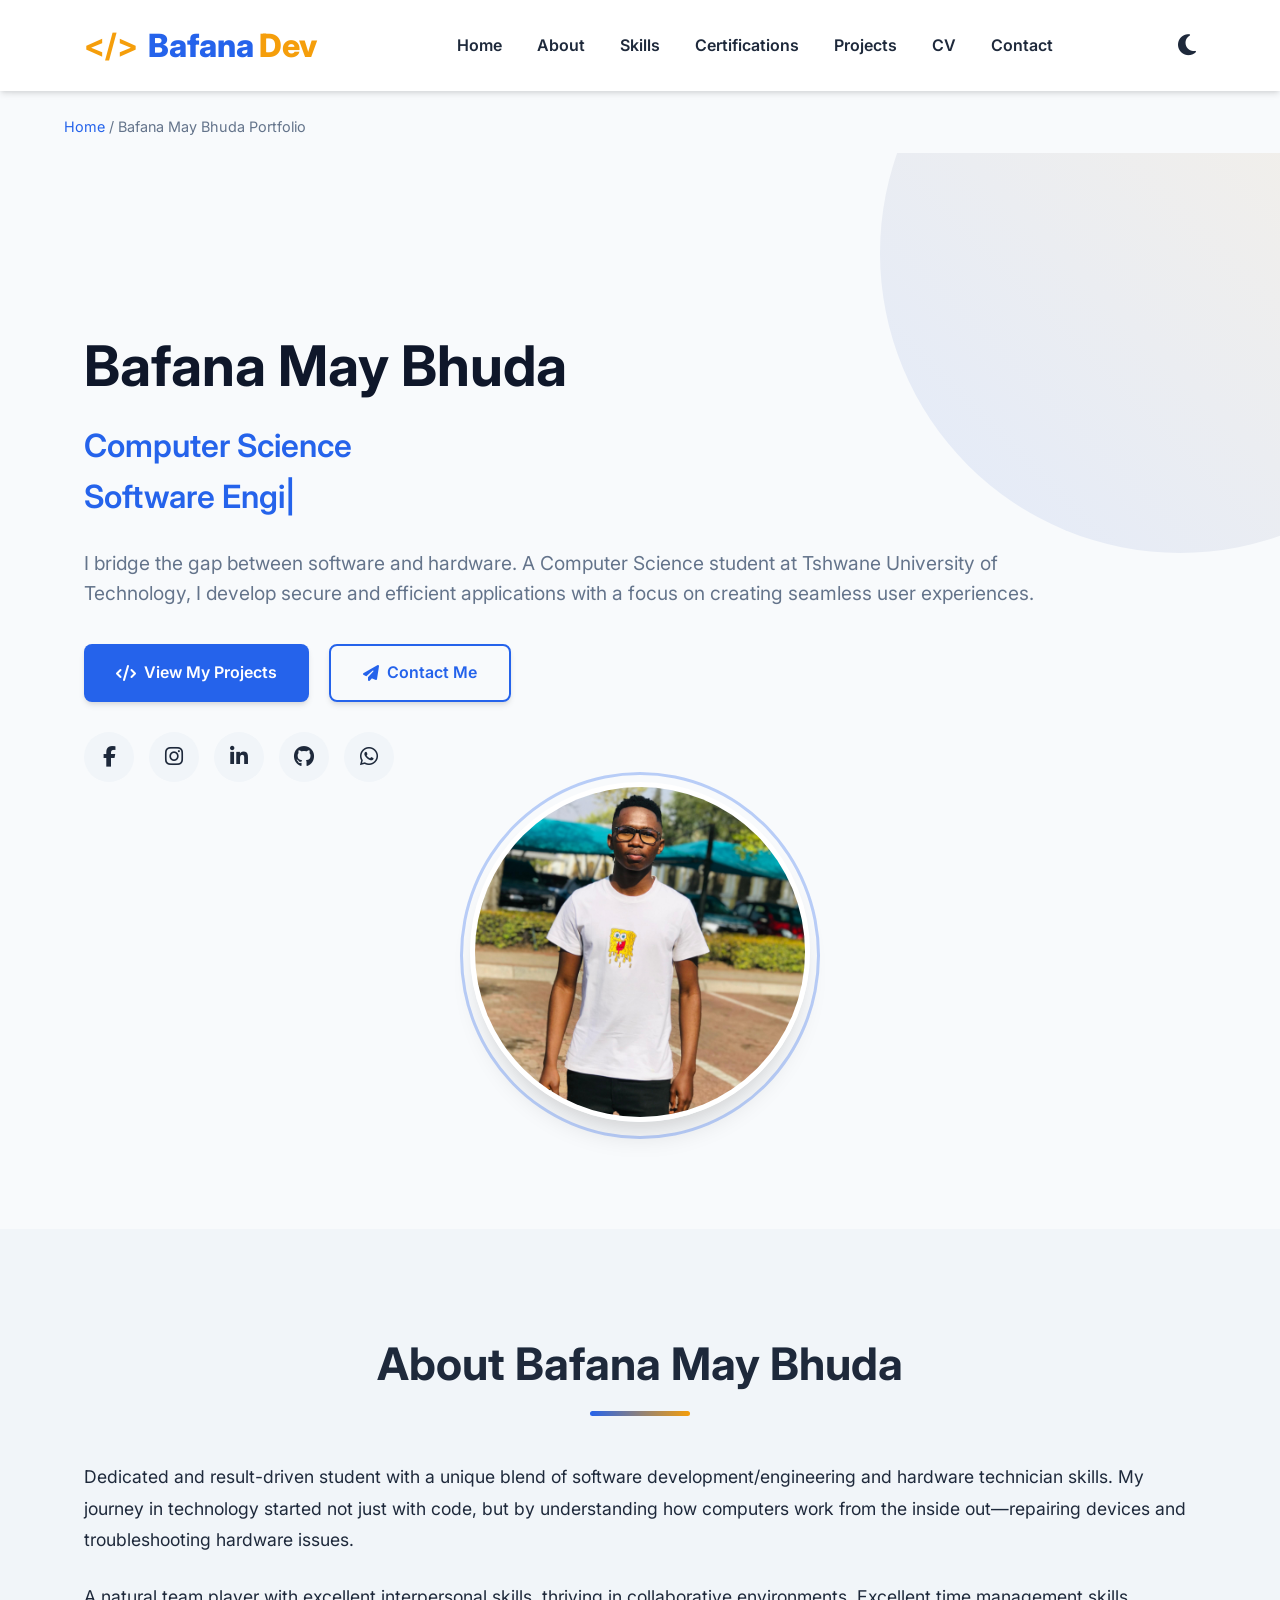
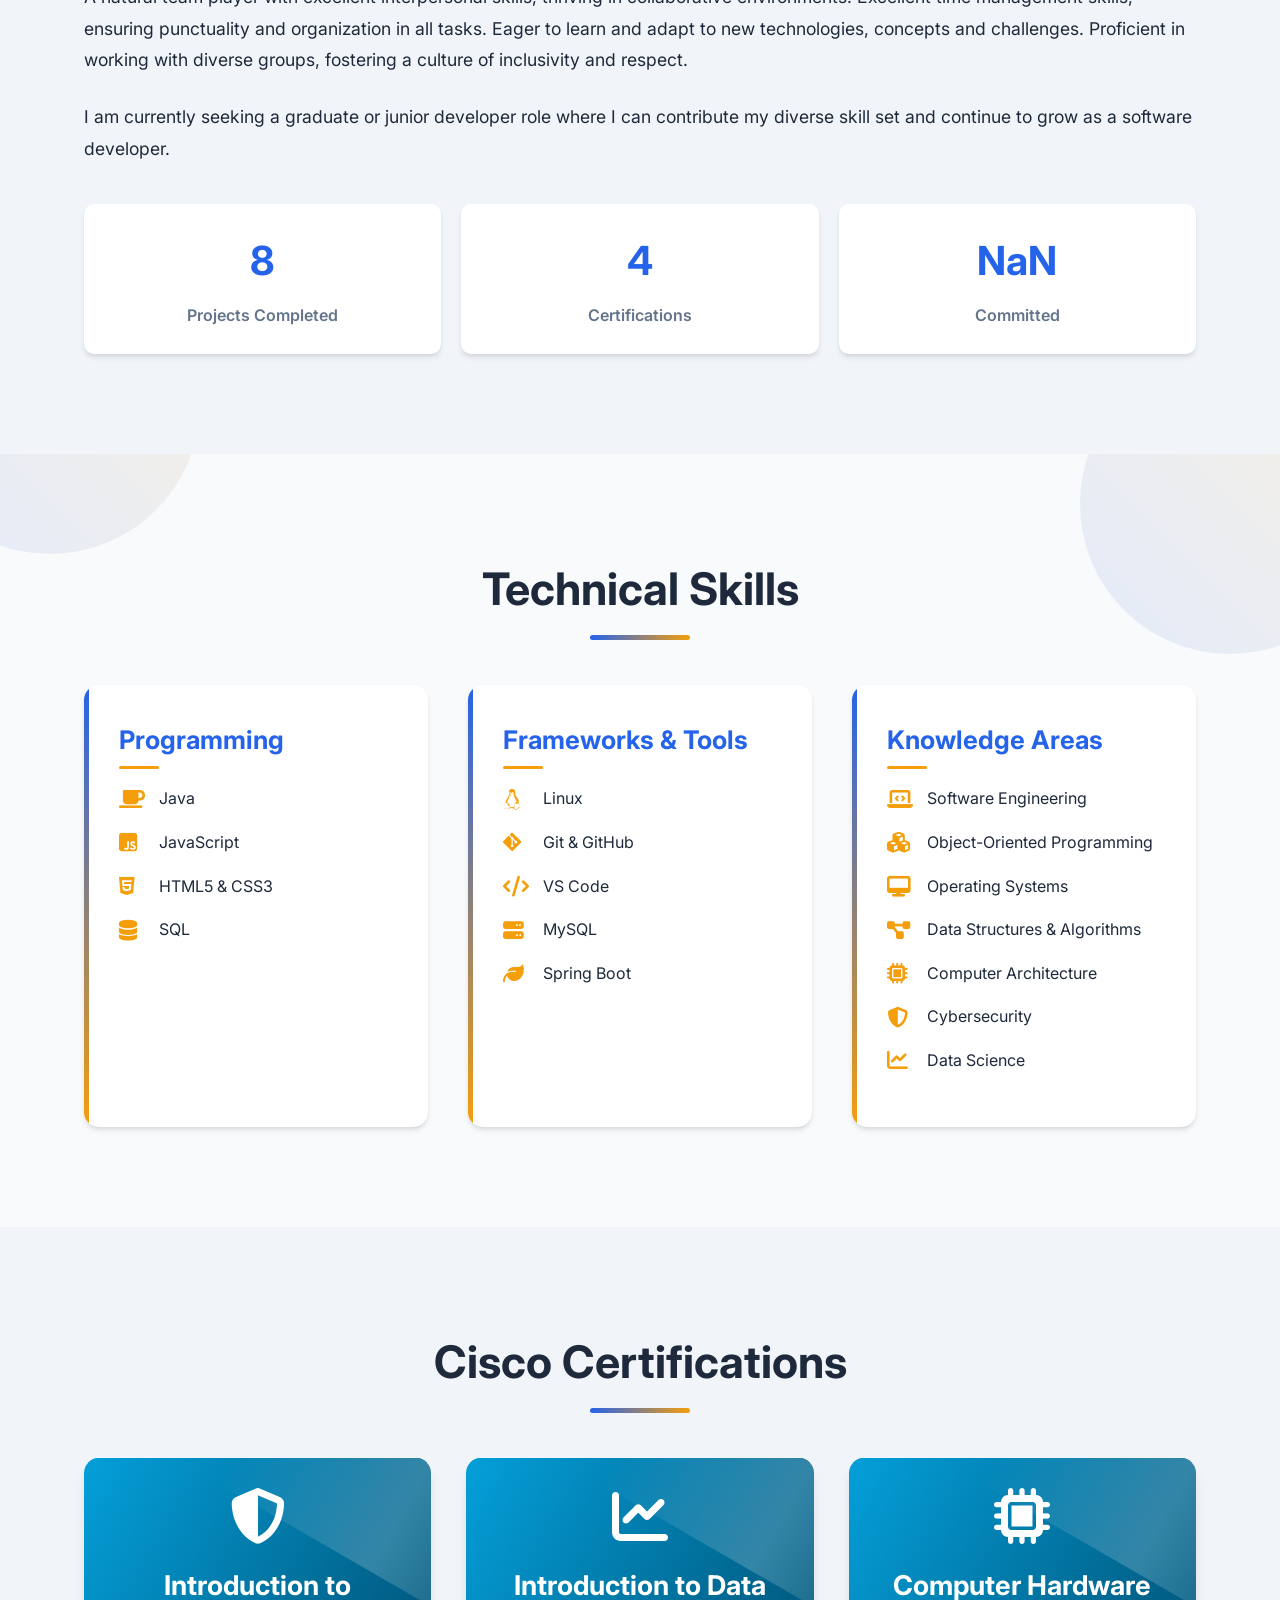
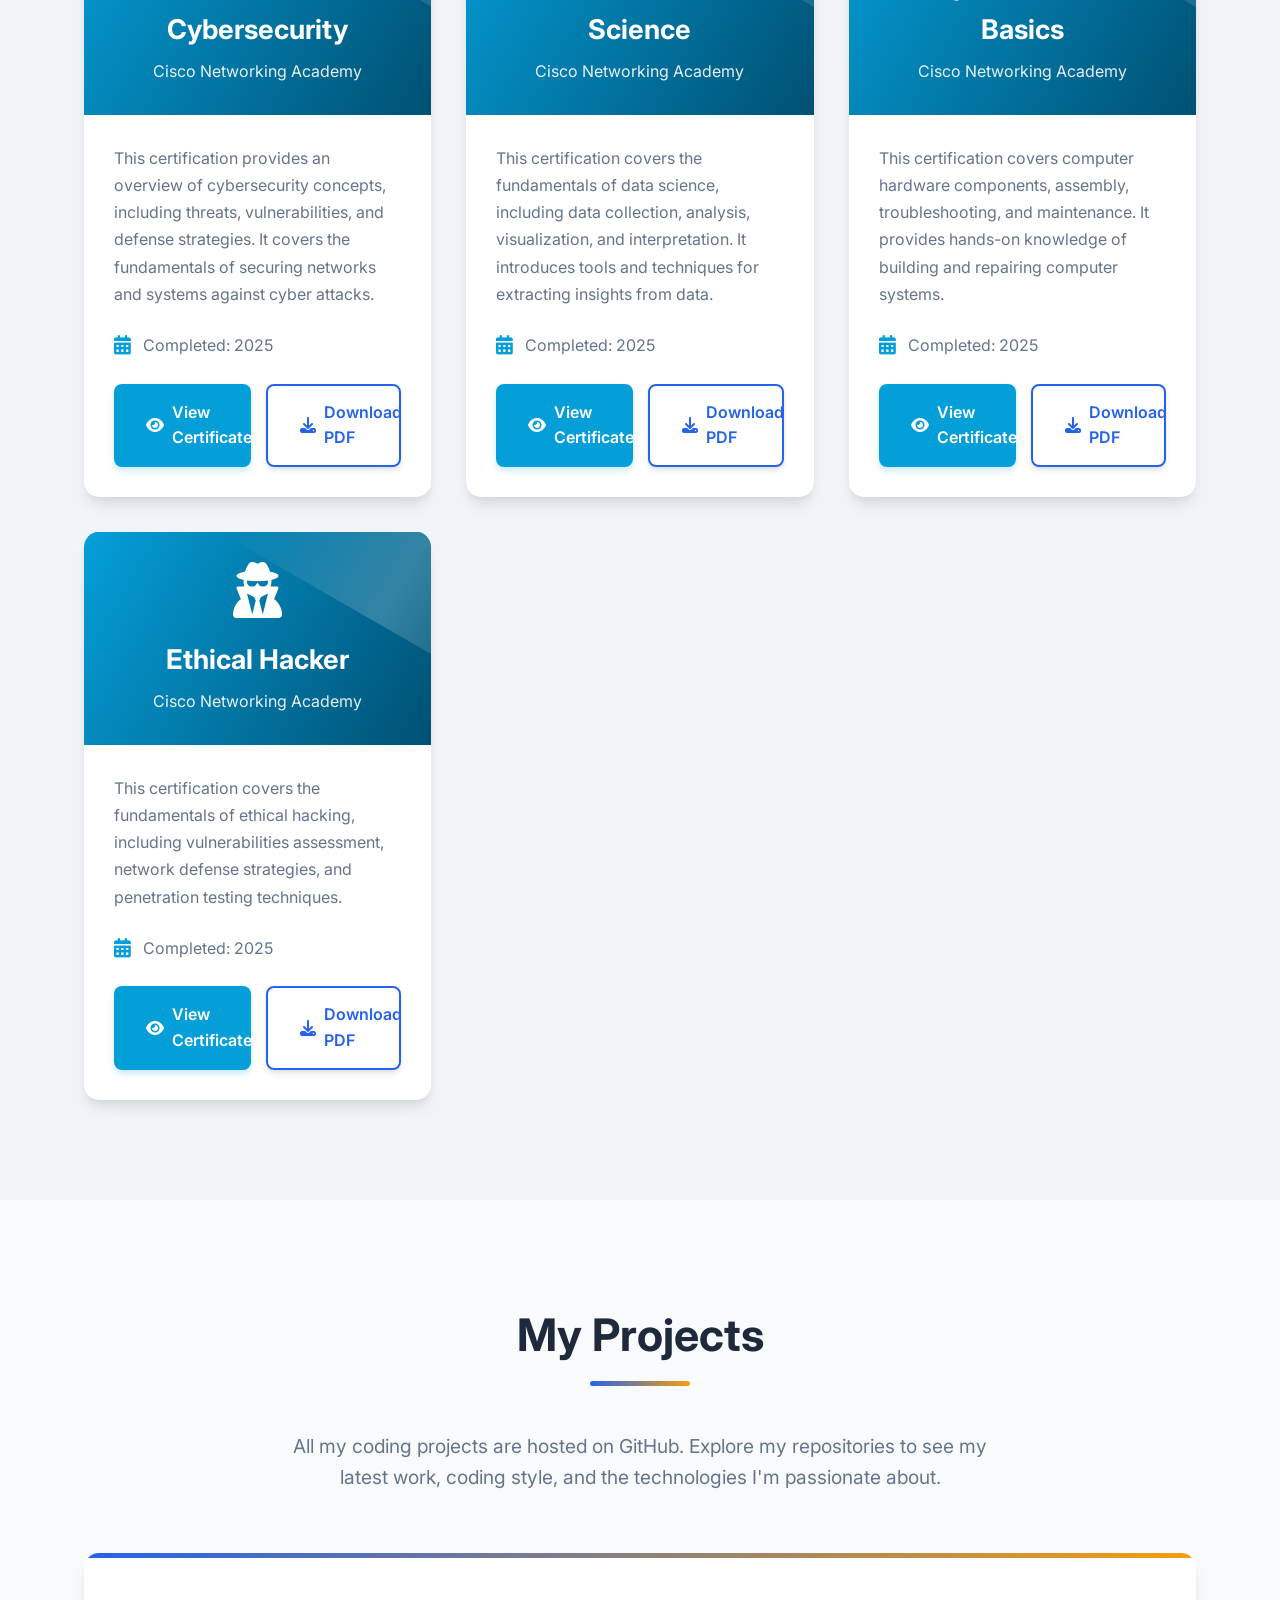
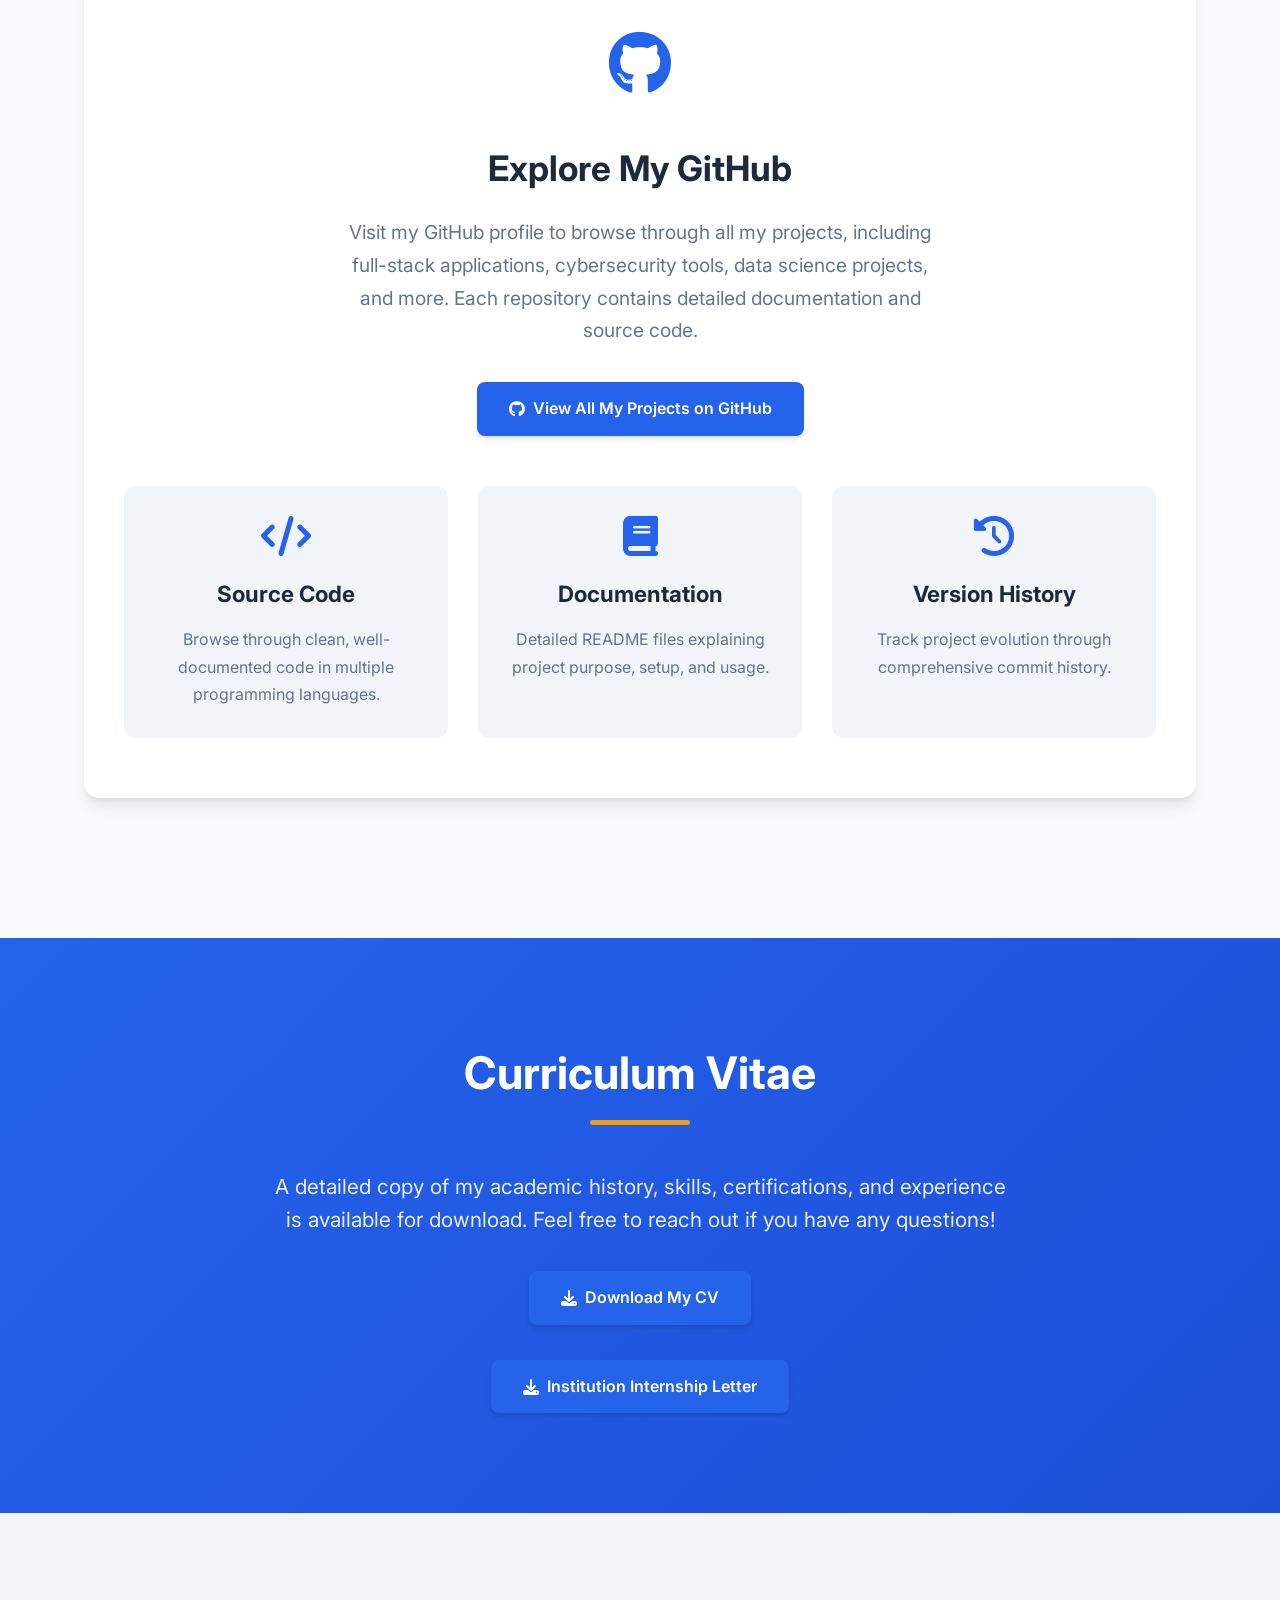
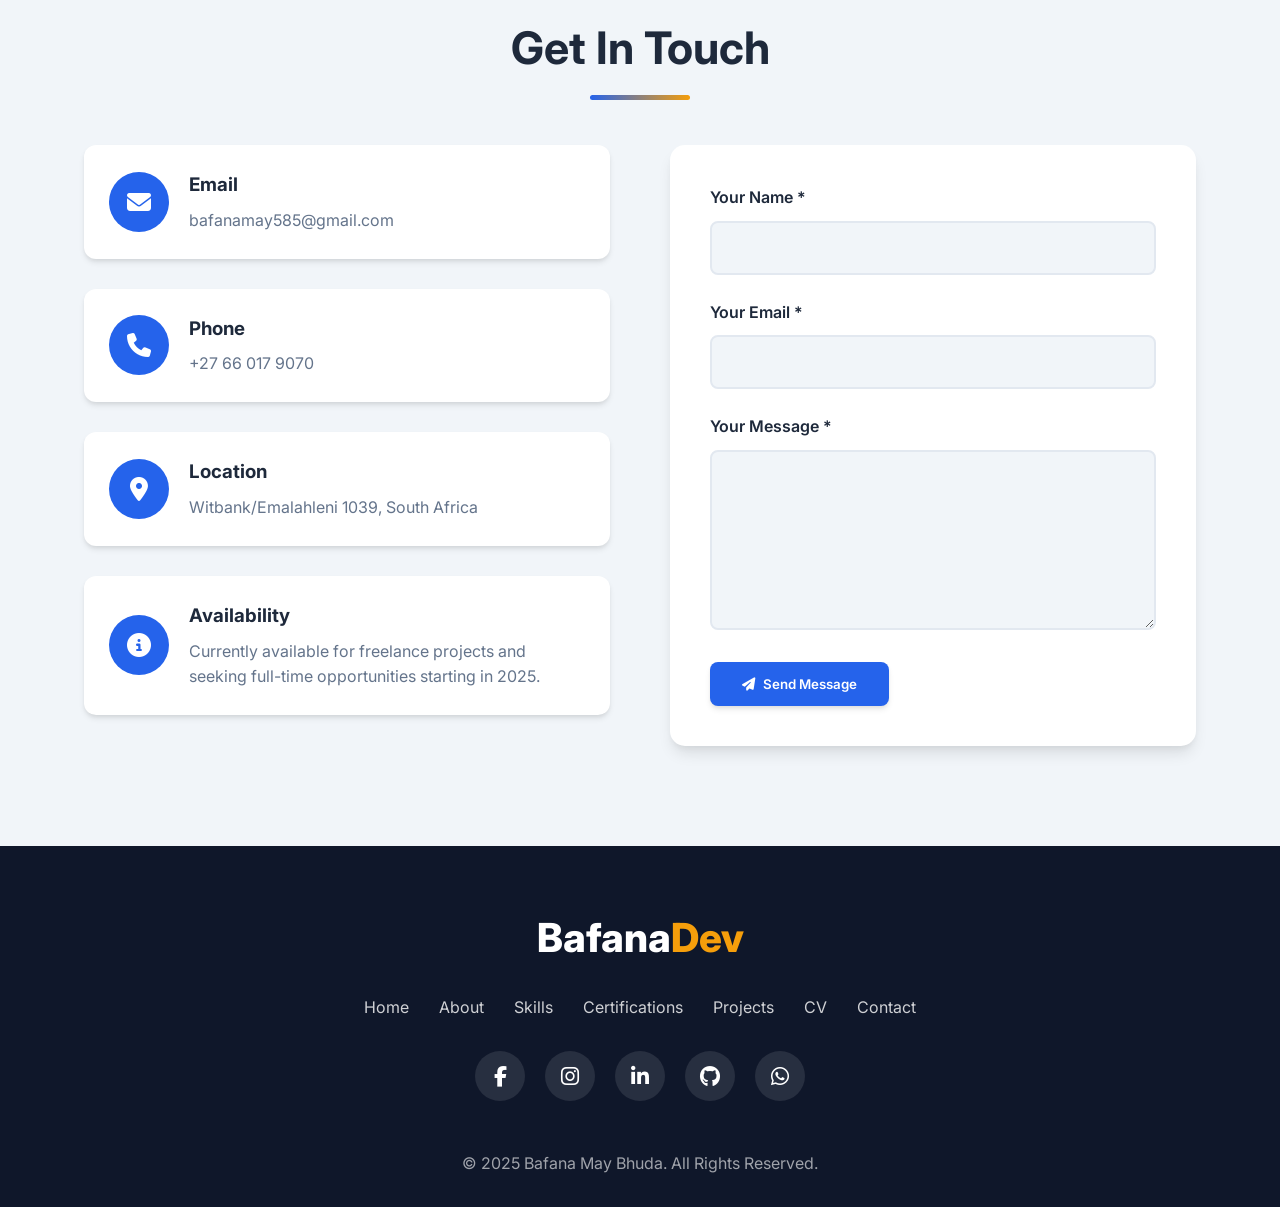
==== index.html @ 17c8b949 "Update index.html" ====
<!DOCTYPE html>
<html lang="en">
<head>
    <meta charset="UTF-8">
    <meta name="viewport" content="width=device-width, initial-scale=1.0">
    <title>Bafana May Bhuda | Computer Scientist & Full-Stack Developer | Portfolio</title>
    <meta name="description" content="Portfolio of Bafana May Bhuda, a Computer Science student and Developer skilled in Java, Spring Boot, Cybersecurity, and Data Science. Explore my projects and get in touch.">
    <meta name="keywords" content="Bafana May Bhuda, Bafana Bhuda, Java Developer, Cybersecurity, Data Science, Tshwane University, Portfolio, Full-Stack Developer">
    <meta name="author" content="Bafana May Bhuda">
    
    <link rel="canonical" href="https://bafanamaybhuda.com">
    
    <meta property="og:title" content="Bafana May Bhuda | Computer Scientist & Full-Stack Developer">
    <meta property="og:description" content="Portfolio of Bafana May Bhuda, a Computer Science student and Developer skilled in Java, Spring Boot, Cybersecurity, and Data Science.">
    <meta property="og:image" content="https://bafanamaybhuda.com/images/profile.jpg">
    <meta property="og:url" content="https://bafanamaybhuda.com">
    <meta property="og:type" content="website">
    
    <meta name="twitter:card" content="summary_large_image">
    <meta name="twitter:title" content="Bafana May Bhuda | Computer Scientist & Full-Stack Developer">
    <meta name="twitter:description" content="Portfolio of Bafana May Bhuda, a Computer Science student and Developer.">
    <meta name="twitter:image" content="https://bafanamaybhuda.com/images/profile.jpg">
    
    <script type="application/ld+json">
    {
      "@context": "https://schema.org",
      "@type": "Person",
      "name": "Bafana May Bhuda",
      "url": "https://bafanamaybhuda.com",
      "image": "https://bafanamaybhuda.com/images/profile.jpg",
      "jobTitle": "Computer Science Student & Developer",
      "alumniOf": {
        "@type": "CollegeOrUniversity",
        "name": "Tshwane University of Technology"
      },
      "knowsAbout": ["Java", "Spring Boot", "Cybersecurity", "Data Science", "SQL", "Linux"],
      "hasCredential": [
        "Cisco Introduction to Cybersecurity",
        "Cisco Introduction to Data Science", 
        "Cisco Computer Hardware Basics"
      ],
      "description": "Computer Science student and Developer skilled in Java, Spring Boot, Cybersecurity, and Data Science.",
      "email": "mailto:bafanamay585@gmail.com",
      "telephone": "+27-66-017-9070",
      "sameAs": [
        "https://github.com/bafanamaybhuda",
        "https://linkedin.com/in/bafanamaybhuda",
        "https://facebook.com/bafana.meibhuda",
        "https://instagram.com/bafana_ace"
      ]
    }
    </script>
    
    <link rel="stylesheet" href="https://cdnjs.cloudflare.com/ajax/libs/font-awesome/6.4.0/css/all.min.css">
    <link href="https://fonts.googleapis.com/css2?family=Inter:wght@300;400;500;600;700&display=swap" rel="stylesheet">
    <style>
        :root {
            --primary: #2563eb;
            --primary-dark: #1d4ed8;
            --secondary: #3b82f6;
            --dark: #1e293b;
            --darker: #0f172a;
            --light: #f8fafc;
            --lighter: #f1f5f9;
            --gray: #64748b;
            --accent: #f59e0b;
            --accent-dark: #d97706;
            --success: #10b981;
            --error: #ef4444;
            --cisco-blue: #049fd9;
            --transition: all 0.3s cubic-bezier(0.25, 0.8, 0.25, 1);
            --shadow-sm: 0 1px 2px 0 rgba(0, 0, 0, 0.05);
            --shadow: 0 4px 6px -1px rgba(0, 0, 0, 0.1), 0 2px 4px -1px rgba(0, 0, 0, 0.06);
            --shadow-lg: 0 10px 15px -3px rgba(0, 0, 0, 0.1), 0 4px 6px -2px rgba(0, 0, 0, 0.05);
            --shadow-xl: 0 20px 25px -5px rgba(0, 0, 0, 0.1), 0 10px 10px -5px rgba(0, 0, 0, 0.04);
        }
        
        * {
            margin: 0;
            padding: 0;
            box-sizing: border-box;
            font-family: 'Inter', sans-serif;
        }
        
        html {
            scroll-behavior: smooth;
        }
        
        body {
            background-color: var(--light);
            color: var(--dark);
            line-height: 1.6;
            overflow-x: hidden;
        }
        
        .container {
            width: 90%;
            max-width: 1200px;
            margin: 0 auto;
            padding: 0 20px;
        }
        
        section {
            padding: 100px 0;
        }
        
        .section-title {
            text-align: center;
            margin-bottom: 60px;
            font-size: 2.8rem;
            font-weight: 700;
            color: var(--dark);
            position: relative;
        }
        
        .section-title::after {
            content: '';
            position: absolute;
            bottom: -15px;
            left: 50%;
            transform: translateX(-50%);
            width: 100px;
            height: 5px;
            background: linear-gradient(90deg, var(--primary), var(--accent));
            border-radius: 10px;
        }
        
        .btn {
            display: inline-flex;
            align-items: center;
            gap: 8px;
            padding: 14px 32px;
            background: var(--primary);
            color: white;
            border-radius: 8px;
            text-decoration: none;
            font-weight: 600;
            transition: var(--transition);
            border: none;
            cursor: pointer;
            position: relative;
            overflow: hidden;
            z-index: 1;
            box-shadow: var(--shadow);
        }
        
        .btn::before {
            content: '';
            position: absolute;
            top: 0;
            left: 0;
            width: 0%;
            height: 100%;
            background: var(--primary-dark);
            transition: var(--transition);
            z-index: -1;
        }
        
        .btn:hover::before {
            width: 100%;
        }
        
        .btn:hover {
            transform: translateY(-3px);
            box-shadow: var(--shadow-lg);
        }
        
        .btn-outline {
            background: transparent;
            border: 2px solid var(--primary);
            color: var(--primary);
        }
        
        .btn-outline::before {
            background: var(--primary);
        }
        
        .btn-outline:hover {
            color: white;
        }
        
        .btn-cisco {
            background: var(--cisco-blue);
            box-shadow: 0 4px 6px rgba(4, 159, 217, 0.2);
        }
        
        .btn-cisco::before {
            background: #0386b7;
        }
        
        .btn-cisco:hover {
            box-shadow: 0 10px 20px rgba(4, 159, 217, 0.3);
        }
        
        header {
            background: rgba(255, 255, 255, 0.95);
            box-shadow: var(--shadow);
            position: fixed;
            width: 100%;
            top: 0;
            z-index: 1000;
            backdrop-filter: blur(10px);
            transition: var(--transition);
        }
        
        header.scrolled {
            padding: 5px 0;
        }
        
        nav {
            display: flex;
            justify-content: space-between;
            align-items: center;
            padding: 20px 0;
        }
        
        .logo {
            font-size: 2rem;
            font-weight: 800;
            color: var(--primary);
            display: flex;
            align-items: center;
        }
        
        .logo span {
            color: var(--accent);
            margin-left: 5px;
        }
        
        .logo::before {
            content: '</>';
            margin-right: 10px;
            color: var(--accent);
            font-weight: 700;
        }
        
        .nav-links {
            display: flex;
            list-style: none;
        }
        
        .nav-links li {
            margin-left: 35px;
            position: relative;
        }
        
        .nav-links a {
            text-decoration: none;
            color: var(--dark);
            font-weight: 600;
            transition: var(--transition);
            padding: 5px 0;
            position: relative;
        }
        
        .nav-links a::after {
            content: '';
            position: absolute;
            bottom: 0;
            left: 0;
            width: 0;
            height: 2px;
            background: var(--primary);
            transition: var(--transition);
        }
        
        .nav-links a:hover::after {
            width: 100%;
        }
        
        .nav-links a:hover {
            color: var(--primary);
        }
        
        .hamburger {
            display: none;
            cursor: pointer;
            background: none;
            border: none;
            font-size: 1.5rem;
            color: var(--dark);
            z-index: 1001;
        }
        
        .hero {
            padding-top: 180px;
            padding-bottom: 100px;
            display: flex;
            align-items: center;
            gap: 60px;
            position: relative;
            overflow: hidden;
            min-height: 100vh;
        }
        
        .hero::before {
            content: '';
            position: absolute;
            top: -200px;
            right: -200px;
            width: 600px;
            height: 600px;
            background: linear-gradient(45deg, rgba(37, 99, 235, 0.1), rgba(245, 158, 11, 0.1));
            border-radius: 50%;
            z-index: -1;
        }
        
        .hero-content {
            flex: 1;
            animation: fadeIn 1s ease-out;
        }
        
        .hero-image {
            flex: 1;
            text-align: center;
            position: relative;
            animation: fadeInRight 1s ease-out;
        }
        
        .profile-img-container {
            position: relative;
            display: inline-block;
        }
        
        .profile-img-container::before {
            content: '';
            position: absolute;
            top: -10px;
            left: -10px;
            right: -10px;
            bottom: -10px;
            border: 3px solid var(--primary);
            border-radius: 50%;
            opacity: 0.3;
            animation: pulse 2s infinite;
        }
        
        @keyframes pulse {
            0% {
                transform: scale(1);
                opacity: 0.3;
            }
            50% {
                transform: scale(1.05);
                opacity: 0.5;
            }
            100% {
                transform: scale(1);
                opacity: 0.3;
            }
        }
        
        .hero-image img {
            width: 340px;
            height: 340px;
            border-radius: 50%;
            object-fit: cover;
            border: 5px solid white;
            box-shadow: var(--shadow-xl);
            transition: var(--transition);
        }
        
        .profile-img-container:hover img {
            transform: scale(1.03);
            box-shadow: 0 25px 50px rgba(0, 0, 0, 0.3);
        }
        
        .hero-social-links {
            display: flex;
            gap: 15px;
            margin-top: 30px;
        }
        
        .hero-social-links a {
            width: 50px;
            height: 50px;
            border-radius: 50%;
            background: var(--lighter);
            display: flex;
            align-items: center;
            justify-content: center;
            color: var(--dark);
            text-decoration: none;
            transition: var(--transition);
            font-size: 1.3rem;
            position: relative;
            overflow: hidden;
        }
        
        .hero-social-links a::before {
            content: '';
            position: absolute;
            top: 0;
            left: 0;
            width: 100%;
            height: 0;
            background: var(--primary);
            transition: var(--transition);
            z-index: -1;
        }
        
        .hero-social-links a:hover::before {
            height: 100%;
        }
        
        .hero-social-links a:hover {
            color: white;
            transform: translateY(-5px);
            box-shadow: var(--shadow-lg);
        }
        
        .hero h1 {
            font-size: 3.5rem;
            margin-bottom: 20px;
            color: var(--darker);
            line-height: 1.2;
        }
        
        .hero h2 {
            font-size: 2rem;
            color: var(--primary);
            margin-bottom: 25px;
            font-weight: 600;
        }
        
        .hero-typing {
            min-height: 2.5rem;
            margin-bottom: 25px;
        }
        
        .hero p {
            font-size: 1.2rem;
            margin-bottom: 35px;
            color: var(--gray);
            max-width: 90%;
        }
        
        .hero-buttons {
            display: flex;
            gap: 20px;
            margin-bottom: 30px;
        }
        
        .about {
            background: var(--lighter);
            position: relative;
        }
        
        .about::before {
            content: '';
            position: absolute;
            bottom: -100px;
            left: -100px;
            width: 300px;
            height: 300px;
            background: linear-gradient(45deg, rgba(37, 99, 235, 0.1), rgba(245, 158, 11, 0.1));
            border-radius: 50%;
            z-index: -1;
        }
        
        .about-content {
            display: flex;
            gap: 60px;
            align-items: center;
        }
        
        .about-text {
            flex: 2;
        }
        
        .about-text p {
            margin-bottom: 25px;
            font-size: 1.1rem;
            line-height: 1.8;
        }
        
        .about-stats {
            display: grid;
            grid-template-columns: repeat(3, 1fr);
            gap: 20px;
            margin-top: 40px;
        }
        
        .stat-box {
            background: white;
            padding: 25px;
            border-radius: 10px;
            text-align: center;
            box-shadow: var(--shadow);
            transition: var(--transition);
        }
        
        .stat-box:hover {
            transform: translateY(-5px);
            box-shadow: var(--shadow-lg);
        }
        
        .stat-number {
            font-size: 2.5rem;
            font-weight: 700;
            color: var(--primary);
            margin-bottom: 10px;
        }
        
        .stat-text {
            color: var(--gray);
            font-weight: 600;
        }
        
        .skills {
            position: relative;
        }
        
        .skills::after {
            content: '';
            position: absolute;
            top: -100px;
            right: -100px;
            width: 300px;
            height: 300px;
            background: linear-gradient(45deg, rgba(37, 99, 235, 0.1), rgba(245, 158, 11, 0.1));
            border-radius: 50%;
            z-index: -1;
        }
        
        .skills-container {
            display: grid;
            grid-template-columns: repeat(auto-fit, minmax(320px, 1fr));
            gap: 40px;
        }
        
        .skill-category {
            background: white;
            padding: 35px;
            border-radius: 15px;
            box-shadow: var(--shadow);
            transition: var(--transition);
            position: relative;
            overflow: hidden;
        }
        
        .skill-category::before {
            content: '';
            position: absolute;
            top: 0;
            left: 0;
            width: 5px;
            height: 100%;
            background: linear-gradient(to bottom, var(--primary), var(--accent));
        }
        
        .skill-category:hover {
            transform: translateY(-5px);
            box-shadow: var(--shadow-lg);
        }
        
        .skill-category h3 {
            color: var(--primary);
            margin-bottom: 25px;
            font-size: 1.6rem;
            position: relative;
            display: inline-block;
        }
        
        .skill-category h3::after {
            content: '';
            position: absolute;
            bottom: -8px;
            left: 0;
            width: 40px;
            height: 3px;
            background: var(--accent);
            border-radius: 3px;
        }
        
        .skills-list {
            list-style: none;
        }
        
        .skills-list li {
            margin-bottom: 18px;
            display: flex;
            align-items: center;
            transition: var(--transition);
        }
        
        .skills-list li:hover {
            transform: translateX(5px);
        }
        
        .skills-list i {
            color: var(--accent);
            margin-right: 15px;
            font-size: 1.3rem;
            width: 25px;
        }
        
        .certifications {
            background: var(--lighter);
            position: relative;
        }
        
        .certifications-grid {
            display: grid;
            grid-template-columns: repeat(auto-fit, minmax(330px, 1fr));
            gap: 35px;
            margin-top: 40px;
        }
        
        .certification-card {
            background: white;
            border-radius: 15px;
            overflow: hidden;
            box-shadow: var(--shadow-lg);
            transition: var(--transition);
            display: flex;
            flex-direction: column;
            position: relative;
        }
        
        .certification-card::before {
            content: '';
            position: absolute;
            top: 0;
            left: 0;
            width: 100%;
            height: 5px;
            background: linear-gradient(90deg, var(--cisco-blue), #005073);
        }
        
        .certification-card:hover {
            transform: translateY(-10px) rotate(1deg);
            box-shadow: var(--shadow-xl);
        }
        
        .certification-header {
            background: linear-gradient(120deg, var(--cisco-blue), #005073);
            padding: 30px 25px;
            text-align: center;
            color: white;
            position: relative;
            overflow: hidden;
        }
        
        .certification-header::after {
            content: '';
            position: absolute;
            top: -50%;
            right: -50%;
            width: 100%;
            height: 100%;
            background: linear-gradient(to right, transparent, rgba(255, 255, 255, 0.2), transparent);
            transform: rotate(30deg);
            transition: var(--transition);
        }
        
        .certification-card:hover .certification-header::after {
            animation: shine 1.5s ease;
        }
        
        @keyframes shine {
            0% { right: -50%; }
            100% { right: 150%; }
        }
        
        .certification-header i {
            font-size: 3.5rem;
            margin-bottom: 20px;
            color: white;
        }
        
        .certification-header h3 {
            font-size: 1.7rem;
            margin-bottom: 8px;
        }
        
        .certification-header p {
            opacity: 0.9;
        }
        
        .certification-body {
            padding: 30px;
            flex-grow: 1;
            display: flex;
            flex-direction: column;
        }
        
        .certification-body p {
            margin-bottom: 25px;
            color: var(--gray);
            flex-grow: 1;
            line-height: 1.7;
        }
        
        .certification-date {
            display: flex;
            align-items: center;
            margin-bottom: 25px;
            color: var(--gray);
        }
        
        .certification-date i {
            margin-right: 12px;
            color: var(--cisco-blue);
            font-size: 1.2rem;
        }
        
        .certification-actions {
            display: flex;
            gap: 15px;
        }
        
        .projects {
            position: relative;
        }
        
        .projects-header {
            text-align: center;
            margin-bottom: 60px;
        }
        
        .projects-header p {
            font-size: 1.2rem;
            color: var(--gray);
            max-width: 700px;
            margin: 0 auto 30px;
        }
        
        .github-section {
            background: white;
            border-radius: 15px;
            padding: 60px 40px;
            box-shadow: var(--shadow-lg);
            text-align: center;
            margin-bottom: 40px;
            position: relative;
            overflow: hidden;
        }
        
        .github-section::before {
            content: '';
            position: absolute;
            top: 0;
            left: 0;
            width: 100%;
            height: 5px;
            background: linear-gradient(90deg, var(--primary), var(--accent));
        }
        
        .github-icon {
            font-size: 4rem;
            color: var(--primary);
            margin-bottom: 25px;
        }
        
        .github-section h3 {
            font-size: 2.2rem;
            margin-bottom: 20px;
            color: var(--dark);
        }
        
        .github-section p {
            font-size: 1.2rem;
            color: var(--gray);
            margin-bottom: 35px;
            max-width: 600px;
            margin-left: auto;
            margin-right: auto;
            line-height: 1.7;
        }
        
        .github-features {
            display: grid;
            grid-template-columns: repeat(auto-fit, minmax(250px, 1fr));
            gap: 30px;
            margin-top: 50px;
        }
        
        .github-feature {
            background: var(--lighter);
            padding: 30px 25px;
            border-radius: 12px;
            transition: var(--transition);
            text-align: center;
        }
        
        .github-feature:hover {
            transform: translateY(-5px);
            box-shadow: var(--shadow);
        }
        
        .github-feature i {
            font-size: 2.5rem;
            color: var(--primary);
            margin-bottom: 20px;
        }
        
        .github-feature h4 {
            font-size: 1.4rem;
            margin-bottom: 15px;
            color: var(--dark);
        }
        
        .github-feature p {
            font-size: 1rem;
            color: var(--gray);
            margin-bottom: 0;
        }
        
        .cv-section {
            text-align: center;
            background: linear-gradient(135deg, var(--primary), var(--primary-dark));
            color: white;
            position: relative;
            overflow: hidden;
        }
        
        .cv-section::before {
            content: '';
            position: absolute;
            top: 0;
            left: 0;
            width: 100%;
            height: 100%;
            background: url("data:image/svg+xml,%3Csvg xmlns='http://www.w3.org/2000/svg' viewBox='0 0 1440 320'%3E%3Cpath fill='%23ffffff' fill-opacity='0.1' d='M0,128L48,117.3C96,107,192,85,288,112C384,139,480,213,576,218.7C672,224,768,160,864,138.7C960,117,1056,139,1152,149.3C1248,160,1344,160,1392,160L1440,160L1440,320L1392,320C1344,320,1248,320,1152,320C1056,320,960,320,864,320C768,320,672,320,576,320C480,320,384,320,288,320C192,320,96,320,48,320L0,320Z'%3E%3C/path%3E%3C/svg%3E");
            background-size: cover;
            background-position: center;
            z-index: -1;
        }
        
        .cv-section .section-title {
            color: white;
        }
        
        .cv-section .section-title::after {
            background: var(--accent);
        }
        
        .cv-section p {
            margin-bottom: 35px;
            font-size: 1.3rem;
            max-width: 750px;
            margin-left: auto;
            margin-right: auto;
            opacity: 0.9;
        }
        
        .contact {
            background: var(--lighter);
            position: relative;
        }
        
        .contact-container {
            display: grid;
            grid-template-columns: repeat(auto-fit, minmax(350px, 1fr));
            gap: 60px;
        }
        
        .contact-info {
            display: flex;
            flex-direction: column;
            gap: 30px;
        }
        
        .contact-item {
            display: flex;
            align-items: center;
            gap: 20px;
            padding: 25px;
            background: white;
            border-radius: 12px;
            box-shadow: var(--shadow);
            transition: var(--transition);
        }
        
        .contact-item:hover {
            transform: translateY(-5px);
            box-shadow: var(--shadow-lg);
        }
        
        .contact-icon {
            width: 60px;
            height: 60px;
            background: var(--primary);
            border-radius: 50%;
            display: flex;
            align-items: center;
            justify-content: center;
            color: white;
            font-size: 1.5rem;
            flex-shrink: 0;
        }
        
        .contact-text h3 {
            margin-bottom: 8px;
            color: var(--dark);
        }
        
        .contact-text p {
            color: var(--gray);
        }
        
        .contact-form {
            background: white;
            padding: 40px;
            border-radius: 15px;
            box-shadow: var(--shadow-lg);
        }
        
        .form-group {
            margin-bottom: 25px;
            position: relative;
        }
        
        .form-group label {
            display: block;
            margin-bottom: 10px;
            font-weight: 600;
            color: var(--dark);
        }
        
        .form-group input,
        .form-group textarea {
            width: 100%;
            padding: 15px;
            border: 2px solid #e2e8f0;
            border-radius: 8px;
            font-size: 1rem;
            transition: var(--transition);
            background: var(--lighter);
        }
        
        .form-group input:focus,
        .form-group textarea:focus {
            outline: none;
            border-color: var(--primary);
            box-shadow: 0 0 0 3px rgba(37, 99, 235, 0.2);
            background: white;
        }
        
        .form-group textarea {
            min-height: 180px;
            resize: vertical;
        }
        
        .form-error {
            color: var(--error);
            font-size: 0.9rem;
            margin-top: 8px;
            display: none;
        }
        
        .form-success {
            background-color: var(--success);
            color: white;
            padding: 20px;
            border-radius: 8px;
            margin-bottom: 25px;
            text-align: center;
            display: none;
            animation: fadeIn 0.5s ease;
        }
        
        .form-loading {
            display: none;
            text-align: center;
            margin-bottom: 25px;
        }
        
        .form-loading .spinner {
            border: 3px solid #f3f3f3;
            border-top: 3px solid var(--primary);
            border-radius: 50%;
            width: 40px;
            height: 40px;
            animation: spin 1s linear infinite;
            margin: 0 auto 15px;
        }
        
        @keyframes spin {
            0% { transform: rotate(0deg); }
            100% { transform: rotate(360deg); }
        }
        
        footer {
            background: var(--darker);
            color: white;
            padding: 60px 0 30px;
            position: relative;
        }
        
        .footer-content {
            display: flex;
            flex-direction: column;
            align-items: center;
            text-align: center;
        }
        
        .footer-logo {
            font-size: 2.5rem;
            font-weight: 800;
            color: white;
            margin-bottom: 25px;
        }
        
        .footer-logo span {
            color: var(--accent);
        }
        
        .social-links {
            display: flex;
            gap: 20px;
            margin-bottom: 30px;
        }
        
        .social-links a {
            width: 50px;
            height: 50px;
            border-radius: 50%;
            background: rgba(255, 255, 255, 0.1);
            display: flex;
            align-items: center;
            justify-content: center;
            color: white;
            text-decoration: none;
            transition: var(--transition);
            font-size: 1.3rem;
            position: relative;
            overflow: hidden;
        }
        
        .social-links a::before {
            content: '';
            position: absolute;
            top: 0;
            left: 0;
            width: 100%;
            height: 0;
            background: var(--primary);
            transition: var(--transition);
            z-index: -1;
        }
        
        .social-links a:hover::before {
            height: 100%;
        }
        
        .social-links a:hover {
            transform: translateY(-5px);
            box-shadow: var(--shadow-lg);
        }
        
        .footer-nav {
            margin-bottom: 30px;
        }
        
        .footer-nav ul {
            display: flex;
            list-style: none;
            gap: 30px;
        }
        
        .footer-nav a {
            color: rgba(255, 255, 255, 0.8);
            text-decoration: none;
            transition: var(--transition);
        }
        
        .footer-nav a:hover {
            color: white;
        }
        
        .copyright {
            color: rgba(255, 255, 255, 0.6);
            margin-top: 20px;
        }
        
        @keyframes fadeIn {
            from { opacity: 0; transform: translateY(20px); }
            to { opacity: 1; transform: translateY(0); }
        }
        
        @keyframes fadeInRight {
            from { opacity: 0; transform: translateX(40px); }
            to { opacity: 1; transform: translateX(0); }
        }
        
        .breadcrumb {
            padding: 15px 0;
            font-size: 0.9rem;
            color: var(--gray);
            margin-top: 100px;
        }
        
        .breadcrumb a {
            color: var(--primary);
            text-decoration: none;
            transition: var(--transition);
        }
        
        .breadcrumb a:hover {
            color: var(--primary-dark);
            text-decoration: underline;
        }
        
        .back-to-top {
            position: fixed;
            bottom: 30px;
            right: 30px;
            width: 50px;
            height: 50px;
            background: var(--primary);
            color: white;
            border-radius: 50%;
            display: flex;
            align-items: center;
            justify-content: center;
            text-decoration: none;
            font-size: 1.5rem;
            box-shadow: var(--shadow-lg);
            transition: var(--transition);
            z-index: 999;
            opacity: 0;
            visibility: hidden;
        }
        
        .back-to-top.visible {
            opacity: 1;
            visibility: visible;
        }
        
        .back-to-top:hover {
            background: var(--primary-dark);
            transform: translateY(-5px);
        }
        
        .theme-toggle {
            background: none;
            border: none;
            cursor: pointer;
            font-size: 1.5rem;
            color: var(--dark);
            transition: var(--transition);
            margin-left: 20px;
        }
        
        .theme-toggle:hover {
            color: var(--primary);
        }
        
        .progress-bar {
            position: fixed;
            top: 0;
            left: 0;
            width: 0%;
            height: 3px;
            background: linear-gradient(90deg, var(--primary), var(--accent));
            z-index: 1001;
            transition: width 0.3s ease;
        }
        
        .skill-progress {
            margin-top: 10px;
            height: 8px;
            background: var(--lighter);
            border-radius: 4px;
            overflow: hidden;
        }
        
        .skill-progress-bar {
            height: 100%;
            background: linear-gradient(90deg, var(--primary), var(--accent));
            border-radius: 4px;
            width: 0;
            transition: width 1.5s ease-in-out;
        }
        
        @media (max-width: 1200px) {
            .hero h1 {
                font-size: 3rem;
            }
            
            .section-title {
                font-size: 2.5rem;
            }
        }
        
        @media (max-width: 992px) {
            .hero {
                flex-direction: column-reverse;
                text-align: center;
                padding-top: 150px;
            }
            
            .hero-content, .hero-image {
                flex: none;
                width: 100%;
            }
            
            .hero p {
                max-width: 100%;
            }
            
            .hero-buttons {
                justify-content: center;
            }
            
            .hero-social-links {
                justify-content: center;
            }
            
            .about-content {
                flex-direction: column;
            }
            
            .about-stats {
                grid-template-columns: repeat(2, 1fr);
            }
        }
        
        @media (max-width: 768px) {
            .nav-links {
                display: none;
                flex-direction: column;
                position: absolute;
                top: 100%;
                left: 0;
                width: 100%;
                background: white;
                box-shadow: var(--shadow-lg);
                padding: 20px;
                z-index: 999;
            }
            
            .nav-links.active {
                display: flex;
            }
            
            .nav-links li {
                margin: 15px 0;
            }
            
            .hamburger {
                display: block;
            }
            
            .hero h1 {
                font-size: 2.5rem;
            }
            
            .hero h2 {
                font-size: 1.6rem;
            }
            
            .section-title {
                font-size: 2.2rem;
            }
            
            .hero-image img {
                width: 280px;
                height: 280px;
            }
            
            .hero-buttons {
                flex-direction: column;
                align-items: center;
            }
            
            .about-stats {
                grid-template-columns: 1fr;
            }
            
            .certification-actions {
                flex-direction: column;
            }
            
            .contact-container {
                grid-template-columns: 1fr;
            }
            
            .footer-nav ul {
                flex-direction: column;
                gap: 15px;
            }
            
            .github-section {
                padding: 40px 25px;
            }
            
            .github-features {
                grid-template-columns: 1fr;
            }
        }
        
        @media (max-width: 480px) {
            .hero-image img {
                width: 240px;
                height: 240px;
            }
            
            .hero h1 {
                font-size: 2.2rem;
            }
            
            .hero h2 {
                font-size: 1.4rem;
            }
            
            .section-title {
                font-size: 2rem;
            }
            
            .hero-buttons .btn {
                width: 100%;
                text-align: center;
            }
            
            .certifications-grid {
                grid-template-columns: 1fr;
            }
            
            .contact-form {
                padding: 25px;
            }
            
            .stat-number {
                font-size: 2rem;
            }
        }
    </style>
</head>
<body>
    <div class="progress-bar" id="progressBar"></div>

    <header id="header">
        <div class="container">
            <nav>
                <div class="logo">Bafana<span>Dev</span></div>
                <ul class="nav-links">
                    <li><a href="#home">Home</a></li>
                    <li><a href="#about">About</a></li>
                    <li><a href="#skills">Skills</a></li>
                    <li><a href="#certifications">Certifications</a></li>
                    <li><a href="#projects">Projects</a></li>
                    <li><a href="#cv">CV</a></li>
                    <li><a href="#contact">Contact</a></li>
                </ul>
                <button class="theme-toggle" id="themeToggle" aria-label="Toggle dark mode">
                    <i class="fas fa-moon"></i>
                </button>
                <button class="hamburger">
                    <i class="fas fa-bars"></i>
                </button>
            </nav>
        </div>
    </header>

    <div class="container breadcrumb">
        <a href="#home">Home</a> / <span>Bafana May Bhuda Portfolio</span>
    </div>

    <section id="home" class="hero">
        <div class="container">
            <div class="hero-content">
                <h1>Bafana May Bhuda</h1>
                <h2>Computer Science
                <div class="hero-typing">
                    <span id="typed-text"></span><span class="cursor">|</span>
                </div>
                    </h2>
                <p>I bridge the gap between software and hardware. A Computer Science student at Tshwane University of Technology,
                    I develop secure and efficient applications with a focus on creating seamless user experiences.
                </p>
                <div class="hero-buttons">
                    <a href="#projects" class="btn"><i class="fas fa-code"></i> View My Projects</a>
                    <a href="#contact" class="btn btn-outline"><i class="fas fa-paper-plane"></i> Contact Me</a>
                </div>
                
                <div class="hero-social-links">
                    <a href="https://www.facebook.com/bafana.meibhuda" aria-label="Facebook" target="_blank">
                        <i class="fab fa-facebook-f"></i>
                    </a>
                    <a href="https://www.instagram.com/bafana_ace/" aria-label="Instagram" target="_blank">
                        <i class="fab fa-instagram"></i>
                    </a>
                    <a href="https://www.linkedin.com/in/bafana-bhuda-1a50b5349/" aria-label="LinkedIn" target="_blank">
                        <i class="fab fa-linkedin-in"></i>
                    </a>
                    <a href="https://github.com/Bafana4949" aria-label="GitHub" target="_blank">
                        <i class="fab fa-github"></i>
                    </a>
                    <a href="https://wa.me/27660179070" aria-label="WhatsApp" target="_blank">
                        <i class="fab fa-whatsapp"></i>
                    </a>
                </div>
            </div>
            <div class="hero-image">
                <div class="profile-img-container">
                    <img src="profile2.jpg" alt="Bafana May Bhuda - Computer Science Student and Developer">
                </div>
            </div>
        </div>
    </section>

    <section id="about" class="about">
        <div class="container">
            <h2 class="section-title">About Bafana May Bhuda</h2>
            <div class="about-content">
                <div class="about-text">
                    <p>Dedicated and result-driven student with a unique blend of software development/engineering and hardware technician skills. My journey in technology started not just with code, but by understanding how computers work from the inside out—repairing devices and troubleshooting hardware issues.</p>

                    <p>A natural team player with excellent interpersonal skills, thriving in collaborative environments. Excellent time management skills, ensuring punctuality and organization in all tasks. Eager to learn and adapt to new technologies, concepts and challenges. Proficient in working with diverse groups, fostering a culture of inclusivity and respect.</p>

                    <p>I am currently seeking a graduate or junior developer role where I can contribute my diverse skill set and continue to grow as a software developer.</p>
                    
                    <div class="about-stats">
                        <div class="stat-box">
                            <div class="stat-number" id="project-count">9</div>
                            <div class="stat-text">Projects Completed</div>
                        </div>
                        <div class="stat-box">
                            <div class="stat-number" id="certificate-count">4</div>
                            <div class="stat-text">Certifications</div>
                        </div>
                        <div class="stat-box">
                            <div class="stat-number">100%</div>
                            <div class="stat-text">Committed</div>
                        </div>
                    </div>
                </div>
            </div>
        </div>
    </section>

    <section id="skills" class="skills">
        <div class="container">
            <h2 class="section-title">Technical Skills</h2>
            <div class="skills-container">
                <div class="skill-category">
                    <h3>Programming</h3>
                    <ul class="skills-list">
                        <li>
                            <i class="fas fa-coffee"></i> Java
                            <div class="skill-progress">
                                <div class="skill-progress-bar" data-width="90"></div>
                            </div>
                        </li>
                        <li>
                            <i class="fab fa-js-square"></i> JavaScript
                            <div class="skill-progress">
                                <div class="skill-progress-bar" data-width="85"></div>
                            </div>
                        </li>
                        <li>
                            <i class="fab fa-html5"></i> HTML5 & CSS3
                            <div class="skill-progress">
                                <div class="skill-progress-bar" data-width="95"></div>
                            </div>
                        </li>
                        <li>
                            <i class="fas fa-database"></i> SQL
                            <div class="skill-progress">
                                <div class="skill-progress-bar" data-width="85"></div>
                            </div>
                        </li>
                    </ul>
                </div>
                <div class="skill-category">
                    <h3>Frameworks & Tools</h3>
                    <ul class="skills-list">
                        <li>
                            <i class="fab fa-linux"></i> Linux
                            <div class="skill-progress">
                                <div class="skill-progress-bar" data-width="75"></div>
                            </div>
                        </li>
                        <li>
                            <i class="fab fa-git-alt"></i> Git & GitHub
                            <div class="skill-progress">
                                <div class="skill-progress-bar" data-width="90"></div>
                            </div>
                        </li>
                        <li>
                            <i class="fas fa-code"></i> VS Code
                            <div class="skill-progress">
                                <div class="skill-progress-bar" data-width="95"></div>
                            </div>
                        </li>
                        <li>
                            <i class="fas fa-server"></i> MySQL
                            <div class="skill-progress">
                                <div class="skill-progress-bar" data-width="85"></div>
                            </div>
                        </li>
                        <li>
                            <i class="fas fa-leaf"></i> Spring Boot
                            <div class="skill-progress">
                                <div class="skill-progress-bar" data-width="70"></div>
                            </div>
                        </li>
                    </ul>
                </div>
                <div class="skill-category">
                    <h3>Knowledge Areas</h3>
                    <ul class="skills-list">
                        <li><i class="fas fa-laptop-code"></i> Software Engineering</li>
                        <li><i class="fas fa-cubes"></i> Object-Oriented Programming</li>
                        <li><i class="fas fa-desktop"></i> Operating Systems</li>
                        <li><i class="fas fa-project-diagram"></i> Data Structures & Algorithms</li>
                        <li><i class="fas fa-microchip"></i> Computer Architecture</li>
                        <li><i class="fas fa-shield-alt"></i> Cybersecurity</li>
                        <li><i class="fas fa-chart-line"></i> Data Science</li>
                    </ul>
                </div>
            </div>
        </div>
    </section>

    <section id="certifications" class="certifications">
        <div class="container">
            <h2 class="section-title">Cisco Certifications</h2>
            <div class="certifications-grid">
                <div class="certification-card">
                    <div class="certification-header">
                        <i class="fas fa-shield-alt"></i>
                        <h3>Introduction to Cybersecurity</h3>
                        <p>Cisco Networking Academy</p>
                    </div>
                    <div class="certification-body">
                        <p>This certification provides an overview of cybersecurity concepts, including threats, vulnerabilities, and defense strategies. It covers the fundamentals of securing networks and systems against cyber attacks.</p>
                        <div class="certification-date">
                            <i class="fas fa-calendar-alt"></i>
                            <span>Completed: 2025</span>
                        </div>
                        <div class="certification-actions">
                            <a href="Introduction_to_Cybersecurity_certificate.pdf" class="btn btn-cisco"><i class="fas fa-eye"></i> View Certificate</a>
                            <a href="Introduction_to_Cybersecurity_certificate.pdf" class="btn btn-outline"><i class="fas fa-download"></i> Download PDF</a>
                        </div>
                    </div>
                </div>
                
                <div class="certification-card">
                    <div class="certification-header">
                        <i class="fas fa-chart-line"></i>
                        <h3>Introduction to Data Science</h3>
                        <p>Cisco Networking Academy</p>
                    </div>
                    <div class="certification-body">
                        <p>This certification covers the fundamentals of data science, including data collection, analysis, visualization, and interpretation. It introduces tools and techniques for extracting insights from data.</p>
                        <div class="certification-date">
                            <i class="fas fa-calendar-alt"></i>
                            <span>Completed: 2025</span>
                        </div>
                        <div class="certification-actions">
                            <a href="Intro_Data_Science.pdf" class="btn btn-cisco"><i class="fas fa-eye"></i> View Certificate</a>
                            <a href="Intro_Data_Science.pdf" class="btn btn-outline"><i class="fas fa-download"></i> Download PDF</a>
                        </div>
                    </div>
                </div>
                
                <div class="certification-card">
                    <div class="certification-header">
                        <i class="fas fa-microchip"></i>
                        <h3>Computer Hardware Basics</h3>
                        <p>Cisco Networking Academy</p>
                    </div>
                    <div class="certification-body">
                        <p>This certification covers computer hardware components, assembly, troubleshooting, and maintenance. It provides hands-on knowledge of building and repairing computer systems.</p>
                        <div class="certification-date">
                            <i class="fas fa-calendar-alt"></i>
                            <span>Completed: 2025</span>
                        </div>
                        <div class="certification-actions">
                            <a href="Computer_hardware_basics.pdf" class="btn btn-cisco"><i class="fas fa-eye"></i> View Certificate</a>
                            <a href="Computer_hardware_basics.pdf" class="btn btn-outline"><i class="fas fa-download"></i> Download PDF</a>
                        </div>
                    </div>
                </div>

                <div class="certification-card">
                    <div class="certification-header">
                        <i class="fas fa-user-secret"></i>
                        <h3>Ethical Hacker</h3>
                        <p>Cisco Networking Academy</p>
                    </div>
                    <div class="certification-body">
                        <p>This certification covers the fundamentals of ethical hacking, including vulnerabilities assessment, network defense strategies, and penetration testing techniques.</p>
                        <div class="certification-date">
                            <i class="fas fa-calendar-alt"></i>
                            <span>Completed: 2025</span>
                        </div>
                        <div class="certification-actions">
                            <a href="Ethical_Hacker_certificate.pdf" class="btn btn-cisco"><i class="fas fa-eye"></i> View Certificate</a>
                            <a href="Ethical_Hacker_certificate.pdf" class="btn btn-outline"><i class="fas fa-download"></i> Download PDF</a>
                        </div>
                    </div>
                </div>
            </div>
        </div>
    </section>

    <section id="projects" class="projects">
        <div class="container">
            <h2 class="section-title">My Projects</h2>
            
            <div class="projects-header">
                <p>All my coding projects are hosted on GitHub. Explore my repositories to see my latest work, coding style, and the technologies I'm passionate about.</p>
            </div>
            
            <div class="github-section">
                <div class="github-icon">
                    <i class="fab fa-github"></i>
                </div>
                <h3>Explore My GitHub</h3>
                <p>Visit my GitHub profile to browse through all my projects, including full-stack applications, cybersecurity tools, data science projects, and more. Each repository contains detailed documentation and source code.</p>
                
                <a href="https://github.com/Bafana4949?tab=repositories" class="btn" target="_blank">
                    <i class="fab fa-github"></i> View All My Projects on GitHub
                </a>
                
                <div class="github-features">
                    <div class="github-feature">
                        <i class="fas fa-code"></i>
                        <h4>Source Code</h4>
                        <p>Browse through clean, well-documented code in multiple programming languages.</p>
                    </div>
                    <div class="github-feature">
                        <i class="fas fa-book"></i>
                        <h4>Documentation</h4>
                        <p>Detailed README files explaining project purpose, setup, and usage.</p>
                    </div>
                    <div class="github-feature">
                        <i class="fas fa-history"></i>
                        <h4>Version History</h4>
                        <p>Track project evolution through comprehensive commit history.</p>
                    </div>
                </div>
            </div>
        </div>
    </section>

    <section id="cv" class="cv-section">
        <div class="container">
            <h2 class="section-title">Curriculum Vitae</h2>
            <p>A detailed copy of my academic history, skills, certifications, and experience is available for download. Feel free to reach out if you have any questions!</p>
            <a href="Curriculum Vitae of Bafana.pdf" class="btn"><i class="fas fa-download"></i> Download My CV</a>
            <p></p>
            <a href="Curriculum Vitae of Bafana.pdf" class="btn"><i class="fas fa-download"></i> Institution Internship Letter</a>
        </div>
    </section>

    <section id="contact" class="contact">
        <div class="container">
            <h2 class="section-title">Get In Touch</h2>
            
            <div class="form-success" id="formSuccess">
                <i class="fas fa-check-circle"></i> Thank you for your message! I will get back to you soon.
            </div>
            
            <div class="form-loading" id="formLoading">
                <div class="spinner"></div>
                <p>Sending your message...</p>
            </div>
            
            <div class="contact-container">
                <div class="contact-info">
                    <div class="contact-item">
                        <div class="contact-icon">
                            <i class="fas fa-envelope"></i>
                        </div>
                        <div class="contact-text">
                            <h3>Email</h3>
                            <p>bafanamay585@gmail.com</p>
                        </div>
                    </div>
                    <div class="contact-item">
                        <div class="contact-icon">
                            <i class="fas fa-phone"></i>
                        </div>
                        <div class="contact-text">
                            <h3>Phone</h3>
                            <p>+27 66 017 9070</p>
                        </div>
                    </div>
                    <div class="contact-item">
                        <div class="contact-icon">
                            <i class="fas fa-map-marker-alt"></i>
                        </div>
                        <div class="contact-text">
                            <h3>Location</h3>
                            <p>Witbank/Emalahleni 1039, South Africa</p>
                        </div>
                    </div>
                    
                    <div class="contact-item">
                        <div class="contact-icon">
                            <i class="fas fa-info-circle"></i>
                        </div>
                        <div class="contact-text">
                            <h3>Availability</h3>
                            <p>Currently available for freelance projects and seeking full-time opportunities starting in 2025.</p>
                        </div>
                    </div>
                </div>
                
                <div class="contact-form">
                    <form id="contactForm">
                        <div class="form-group">
                            <label for="name">Your Name *</label>
                            <input type="text" id="name" name="name" required>
                            <div class="form-error" id="nameError">Please enter your name</div>
                        </div>
                        
                        <div class="form-group">
                            <label for="email">Your Email *</label>
                            <input type="email" id="email" name="email" required>
                            <div class="form-error" id="emailError">Please enter a valid email address</div>
                        </div>
                        
                        <div class="form-group">
                            <label for="message">Your Message *</label>
                            <textarea id="message" name="message" required></textarea>
                            <div class="form-error" id="messageError">Please enter your message</div>
                        </div>
                        
                        <button type="submit" class="btn"><i class="fas fa-paper-plane"></i> Send Message</button>
                    </form>
                </div>
            </div>
        </div>
    </section>

    <footer>
        <div class="container">
            <div class="footer-content">
                <div class="footer-logo">Bafana<span>Dev</span></div>
                
                <div class="footer-nav">
                    <ul>
                        <li><a href="#home">Home</a></li>
                        <li><a href="#about">About</a></li>
                        <li><a href="#skills">Skills</a></li>
                        <li><a href="#certifications">Certifications</a></li>
                        <li><a href="#projects">Projects</a></li>
                        <li><a href="#cv">CV</a></li>
                        <li><a href="#contact">Contact</a></li>
                    </ul>
                </div>
                
                <div class="social-links">
                    <a href="https://www.facebook.com/bafana.meibhuda" aria-label="Facebook" target="_blank">
                        <i class="fab fa-facebook-f"></i>
                    </a>
                    <a href="https://www.instagram.com/bafana_ace/" aria-label="Instagram" target="_blank">
                        <i class="fab fa-instagram"></i>
                    </a>
                    <a href="https://www.linkedin.com/in/bafana-bhuda-1a50b5349/" aria-label="LinkedIn" target="_blank">
                        <i class="fab fa-linkedin-in"></i>
                    </a>
                    <a href="https://github.com/Bafana4949" aria-label="GitHub" target="_blank">
                        <i class="fab fa-github"></i>
                    </a>
                    <a href="https://wa.me/27660179070" aria-label="WhatsApp" target="_blank">
                        <i class="fab fa-whatsapp"></i>
                    </a>
                </div>
                
                <p class="copyright">&copy; 2025 Bafana May Bhuda. All Rights Reserved.</p>
            </div>
        </div>
    </footer>

    <a href="#" class="back-to-top" id="backToTop">
        <i class="fas fa-arrow-up"></i>
    </a>

    <script>
        const hamburger = document.querySelector('.hamburger');
        const navLinks = document.querySelector('.nav-links');
        
        hamburger.addEventListener('click', () => {
            navLinks.classList.toggle('active');
            hamburger.innerHTML = navLinks.classList.contains('active') 
                ? '<i class="fas fa-times"></i>' 
                : '<i class="fas fa-bars"></i>';
        });
        
        document.querySelectorAll('.nav-links a').forEach(link => {
            link.addEventListener('click', () => {
                if (window.innerWidth <= 768) {
                    navLinks.classList.remove('active');
                    hamburger.innerHTML = '<i class="fas fa-bars"></i>';
                }
            });
        });
        
        const header = document.getElementById('header');
        window.addEventListener('scroll', () => {
            if (window.scrollY > 50) {
                header.classList.add('scrolled');
            } else {
                header.classList.remove('scrolled');
            }
        });
        
        const backToTopBtn = document.getElementById('backToTop');
        window.addEventListener('scroll', () => {
            if (window.scrollY > 300) {
                backToTopBtn.classList.add('visible');
            } else {
                backToTopBtn.classList.remove('visible');
            }
        });
        
        backToTopBtn.addEventListener('click', (e) => {
            e.preventDefault();
            window.scrollTo({
                top: 0,
                behavior: 'smooth'
            });
        });
        
        const progressBar = document.getElementById('progressBar');
        window.addEventListener('scroll', () => {
            const windowHeight = document.documentElement.scrollHeight - document.documentElement.clientHeight;
            const scrolled = (window.scrollY / windowHeight) * 100;
            progressBar.style.width = scrolled + '%';
        });
        
        const typedTextSpan = document.getElementById('typed-text');
        const textArray = [
            "Software Engineer",
            "Full-Stack Developer",
            "Penetration Tester",
            "Database Administrator",
            "Software Developer",
            "System Administrator",
            "Problem Solver",
            "Tech Innovator"
        ];
        const typingDelay = 100;
        const erasingDelay = 50;
        const newTextDelay = 1500;
        let textArrayIndex = 0;
        let charIndex = 0;
        
        function type() {
            if (charIndex < textArray[textArrayIndex].length) {
                typedTextSpan.textContent += textArray[textArrayIndex].charAt(charIndex);
                charIndex++;
                setTimeout(type, typingDelay);
            } else {
                setTimeout(erase, newTextDelay);
            }
        }
        
        function erase() {
            if (charIndex > 0) {
                typedTextSpan.textContent = textArray[textArrayIndex].substring(0, charIndex - 1);
                charIndex--;
                setTimeout(erase, erasingDelay);
            } else {
                textArrayIndex++;
                if (textArrayIndex >= textArray.length) textArrayIndex = 0;
                setTimeout(type, typingDelay + 500);
            }
        }
        
        document.addEventListener('DOMContentLoaded', function() {
            if (textArray.length) setTimeout(type, newTextDelay + 250);
        });
        
        const counters = document.querySelectorAll('.stat-number');
        const speed = 200;
        
        function animateCounters() {
            counters.forEach(counter => {
                const target = +counter.getAttribute('data-target') || +counter.innerText;
                const count = +counter.innerText;
                const increment = Math.ceil(target / speed);
                
                if (count < target) {
                    counter.innerText = count + increment;
                    setTimeout(() => animateCounters(), 1);
                } else {
                    counter.innerText = target;
                }
            });
        }
        
        const aboutSection = document.getElementById('about');
        const observer = new IntersectionObserver((entries) => {
            entries.forEach(entry => {
                if (entry.isIntersecting) {
                    animateCounters();
                    observer.unobserve(entry.target);
                }
            });
        }, { threshold: 0.5 });
        
        observer.observe(aboutSection);
        
        document.getElementById('project-count').setAttribute('data-target', '8');
        document.getElementById('certificate-count').setAttribute('data-target', '4');
        
        const skillsSection = document.getElementById('skills');
        const skillObserver = new IntersectionObserver((entries) => {
            entries.forEach(entry => {
                if (entry.isIntersecting) {
                    document.querySelectorAll('.skill-progress-bar').forEach(bar => {
                        const width = bar.getAttribute('data-width');
                        bar.style.width = width + '%';
                    });
                    skillObserver.unobserve(entry.target);
                }
            });
        }, { threshold: 0.3 });
        
        skillObserver.observe(skillsSection);
        
        const contactForm = document.getElementById('contactForm');
        const nameInput = document.getElementById('name');
        const emailInput = document.getElementById('email');
        const messageInput = document.getElementById('message');
        const nameError = document.getElementById('nameError');
        const emailError = document.getElementById('emailError');
        const messageError = document.getElementById('messageError');
        const formSuccess = document.getElementById('formSuccess');
        const formLoading = document.getElementById('formLoading');
        
        function isValidEmail(email) {
            const re = /^(([^<>()\[\]\\.,;:\s@"]+(\.[^<>()\[\]\\.,;:\s@"]+)*)|(".+"))@((\[[0-9]{1,3}\.[0-9]{1,3}\.[0-9]{1,3}\.[0-9]{1,3}])|(([a-zA-Z\-0-9]+\.)+[a-zA-Z]{2,}))$/;
            return re.test(String(email).toLowerCase());
        }
        
        contactForm.addEventListener('submit', function(e) {
            e.preventDefault();
            
            let isValid = true;
            
            nameError.style.display = 'none';
            emailError.style.display = 'none';
            messageError.style.display = 'none';
            
            if (!nameInput.value.trim()) {
                nameError.style.display = 'block';
                isValid = false;
            }
            
            if (!emailInput.value.trim() || !isValidEmail(emailInput.value)) {
                emailError.style.display = 'block';
                isValid = false;
            }
            
            if (!messageInput.value.trim()) {
                messageError.style.display = 'block';
                isValid = false;
            }
            
            if (isValid) {
                formLoading.style.display = 'block';
                
                setTimeout(() => {
                    formLoading.style.display = 'none';
                    
                    const name = nameInput.value;
                    const email = emailInput.value;
                    const message = messageInput.value;
                    
                    const subject = `Message from ${name} - Portfolio Contact Form`;
                    const body = `Name: ${name}%0D%0AEmail: ${email}%0D%0A%0D%0AMessage:%0D%0A${message}`;
                    
                    window.location.href = `mailto:bafanamay585@gmail.com?subject=${encodeURIComponent(subject)}&body=${encodeURIComponent(body)}`;
                    
                    formSuccess.style.display = 'block';
                    
                    contactForm.reset();
                    
                    setTimeout(() => {
                        formSuccess.style.display = 'none';
                    }, 5000);
                }, 1500);
            }
        });
        
        document.querySelectorAll('a[href^="#"]').forEach(anchor => {
            anchor.addEventListener('click', function (e) {
                e.preventDefault();
                
                const targetId = this.getAttribute('href');
                if (targetId === '#') return;
                
                const targetElement = document.querySelector(targetId);
                if (targetElement) {
                    window.scrollTo({
                        top: targetElement.offsetTop - 100,
                        behavior: 'smooth'
                    });
                }
            });
        });
        
        document.querySelectorAll('.btn-cisco').forEach(button => {
            button.addEventListener('click', function(e) {
                e.preventDefault();
                const certType = this.getAttribute('href').substring(1);
                alert(`In a real implementation, this would show your ${certType.replace('-', ' ')} certificate. For now, you can replace this with a link to your actual certificate.`);
            });
        });
        
        const themeToggle = document.getElementById('themeToggle');
        const prefersDarkScheme = window.matchMedia('(prefers-color-scheme: dark)');
        
        const currentTheme = localStorage.getItem('theme') || (prefersDarkScheme.matches ? 'dark' : 'light');
        
        if (currentTheme === 'dark') {
            document.body.classList.add('dark-theme');
            themeToggle.innerHTML = '<i class="fas fa-sun"></i>';
        }
        
        themeToggle.addEventListener('click', () => {
            if (document.body.classList.contains('dark-theme')) {
                document.body.classList.remove('dark-theme');
                localStorage.setItem('theme', 'light');
                themeToggle.innerHTML = '<i class="fas fa-moon"></i>';
            } else {
                document.body.classList.add('dark-theme');
                localStorage.setItem('theme', 'dark');
                themeToggle.innerHTML = '<i class="fas fa-sun"></i>';
            }
        });
        
        const style = document.createElement('style');
        style.textContent = `
            .dark-theme {
                --light: #0f172a;
                --lighter: #1e293b;
                --dark: #f8fafc;
                --darker: #f1f5f9;
                --gray: #94a3b8;
            }
            
            .dark-theme header {
                background: rgba(15, 23, 42, 0.95);
            }
            
            .dark-theme .nav-links a {
                color: var(--dark);
            }
            
            .dark-theme .skill-category,
            .dark-theme .stat-box,
            .dark-theme .certification-card,
            .dark-theme .github-section,
            .dark-theme .github-feature,
            .dark-theme .contact-item,
            .dark-theme .contact-form {
                background: var(--lighter);
                color: var(--dark);
            }
            
            .dark-theme .form-group input,
            .dark-theme .form-group textarea {
                background: var(--light);
                color: var(--dark);
                border-color: #334155;
            }
            
            .dark-theme .form-group input:focus,
            .dark-theme .form-group textarea:focus {
                background: var(--lighter);
            }
            
            .dark-theme .hero-social-links a,
            .dark-theme .social-links a {
                background: rgba(255, 255, 255, 0.1);
                color: var(--dark);
            }
            
            .dark-theme .project-tag {
                background: rgba(255, 255, 255, 0.1);
                color: var(--dark);
            }
            
            .dark-theme .skill-progress {
                background: rgba(255, 255, 255, 0.1);
            }
        `;
        document.head.appendChild(style);
    </script>
</body>
</html>
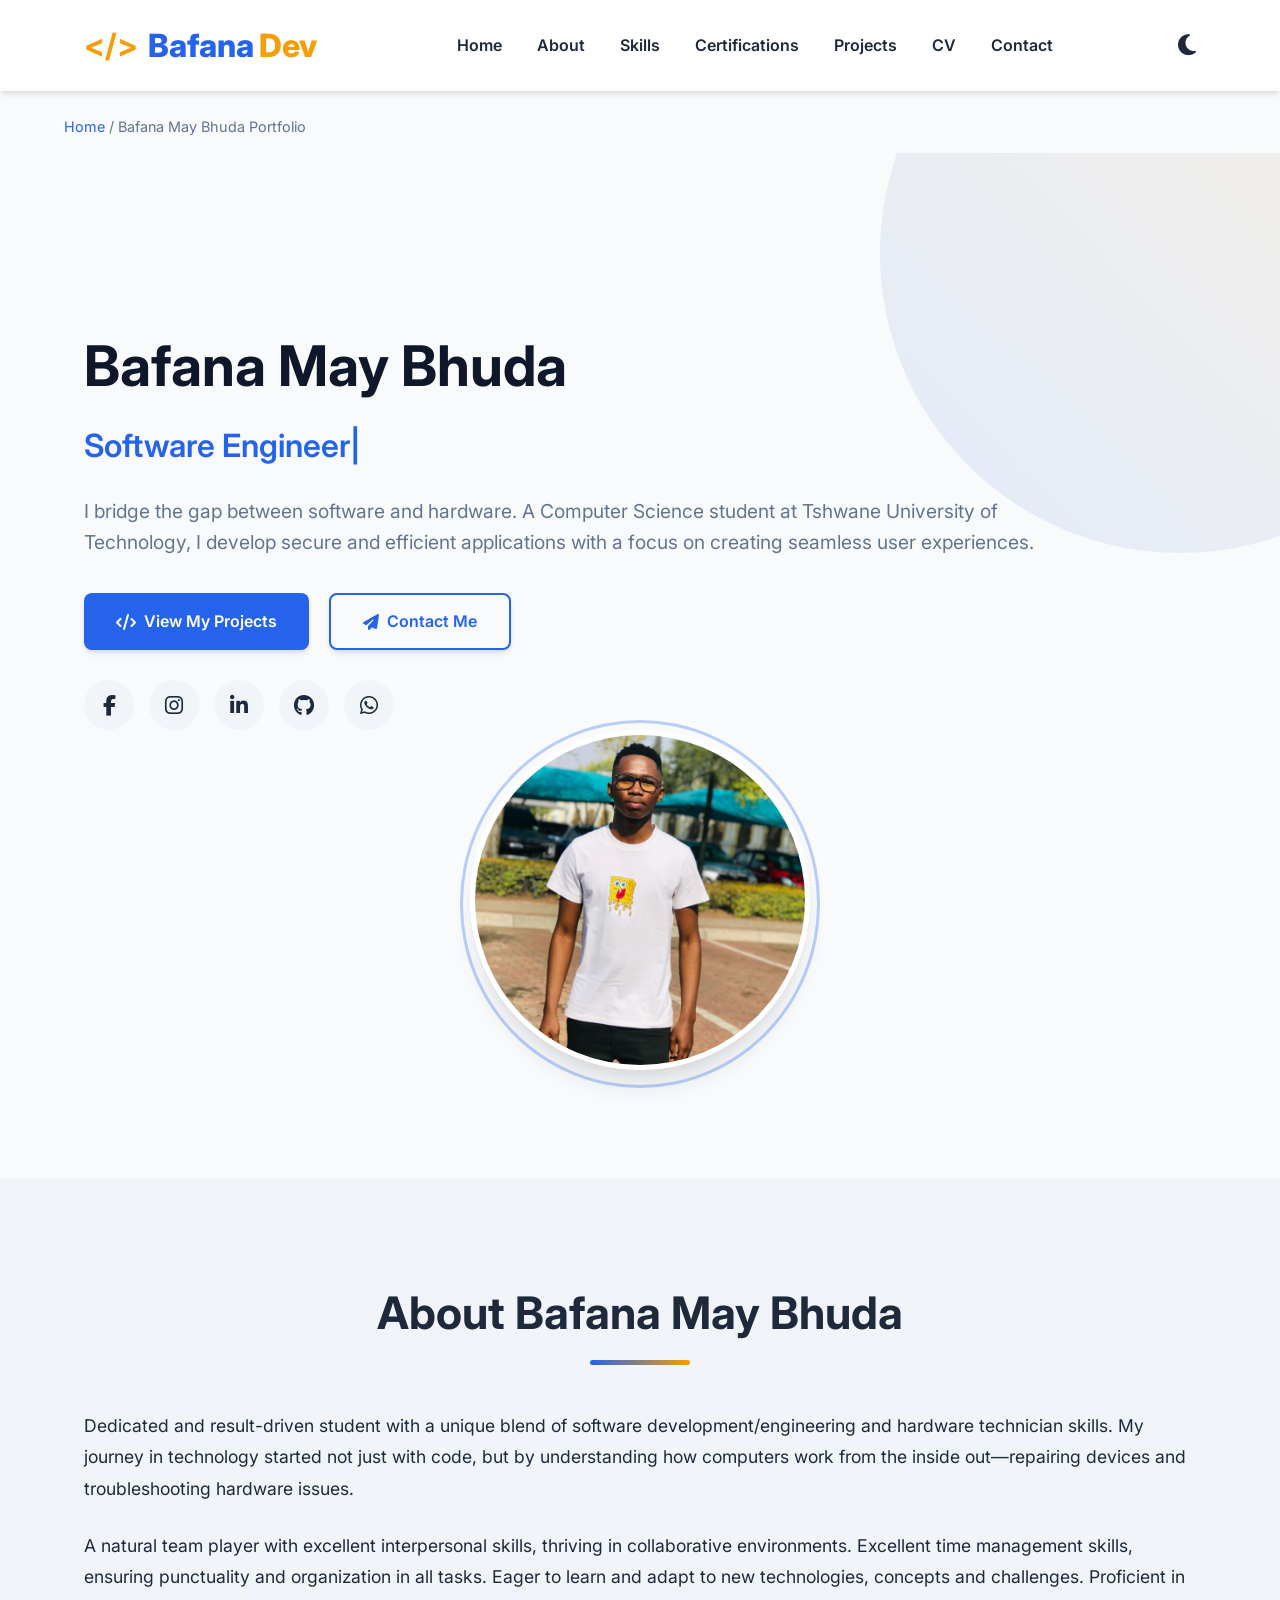
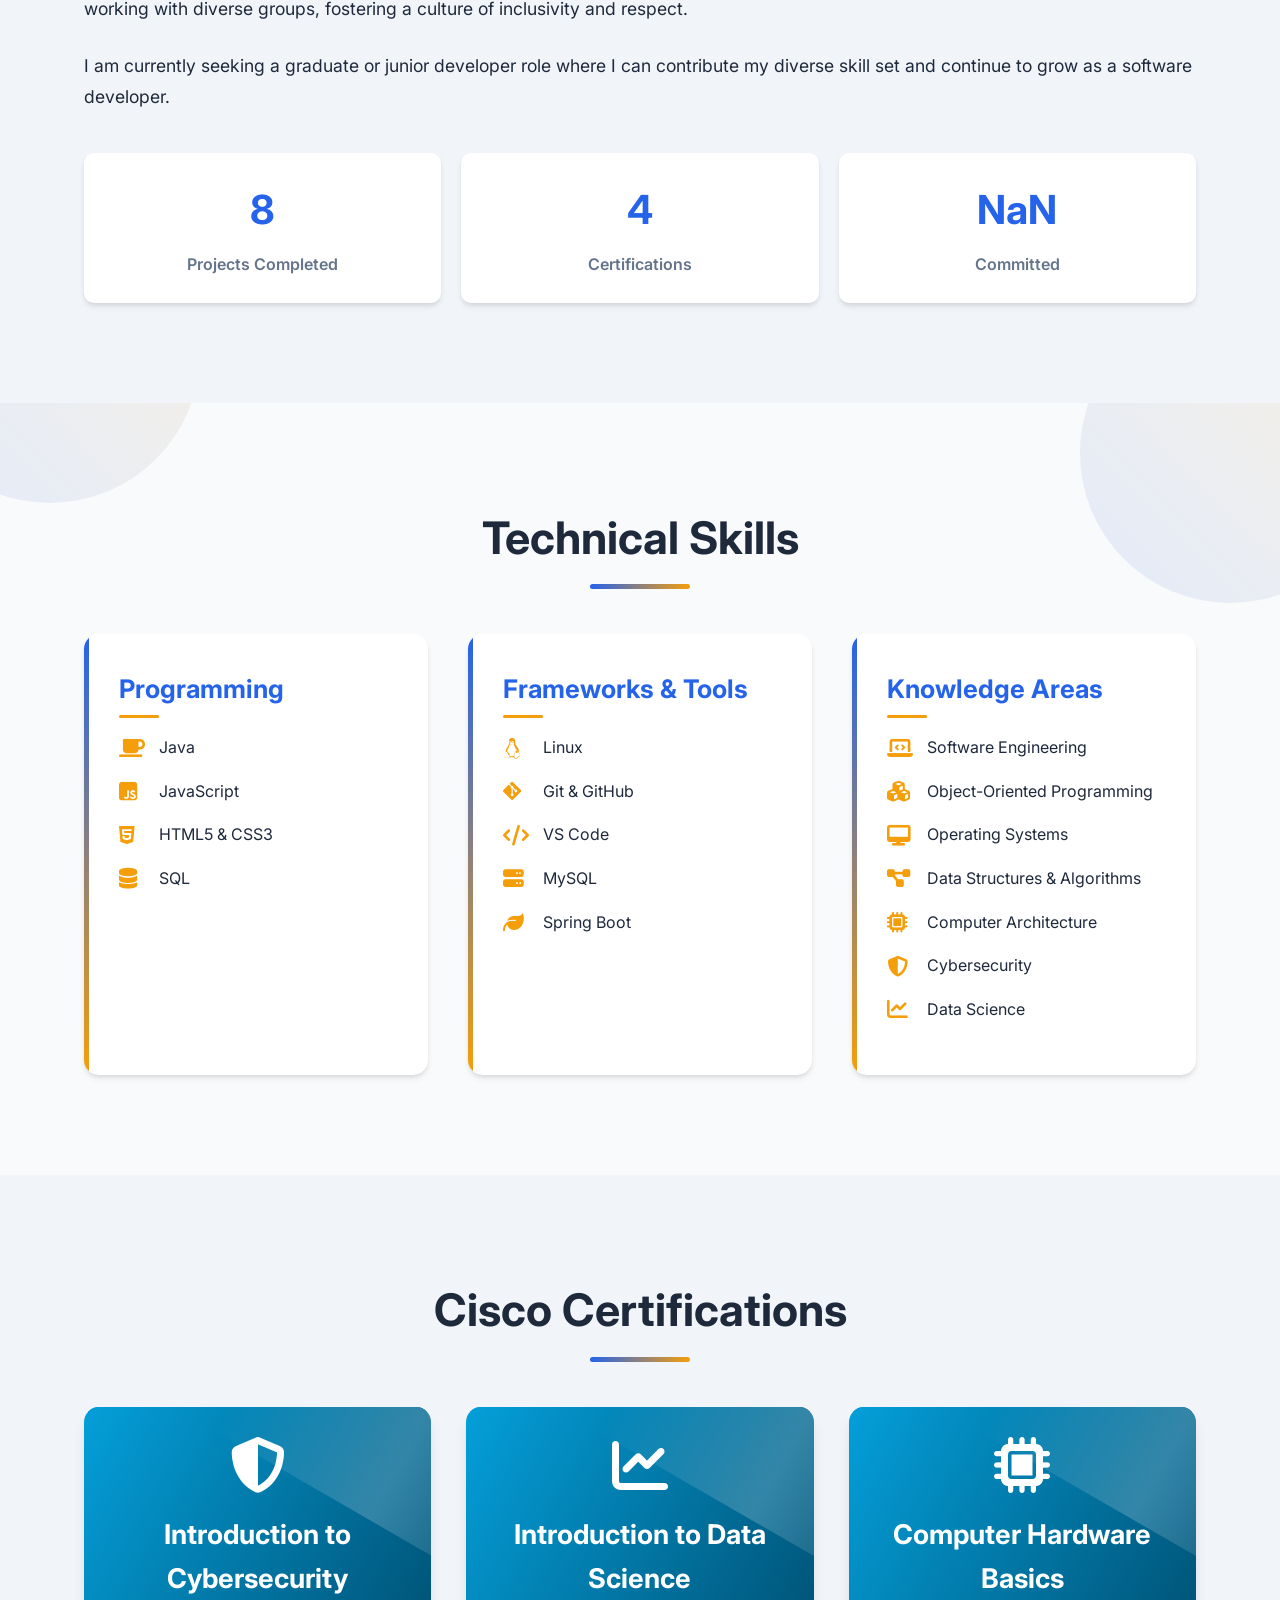
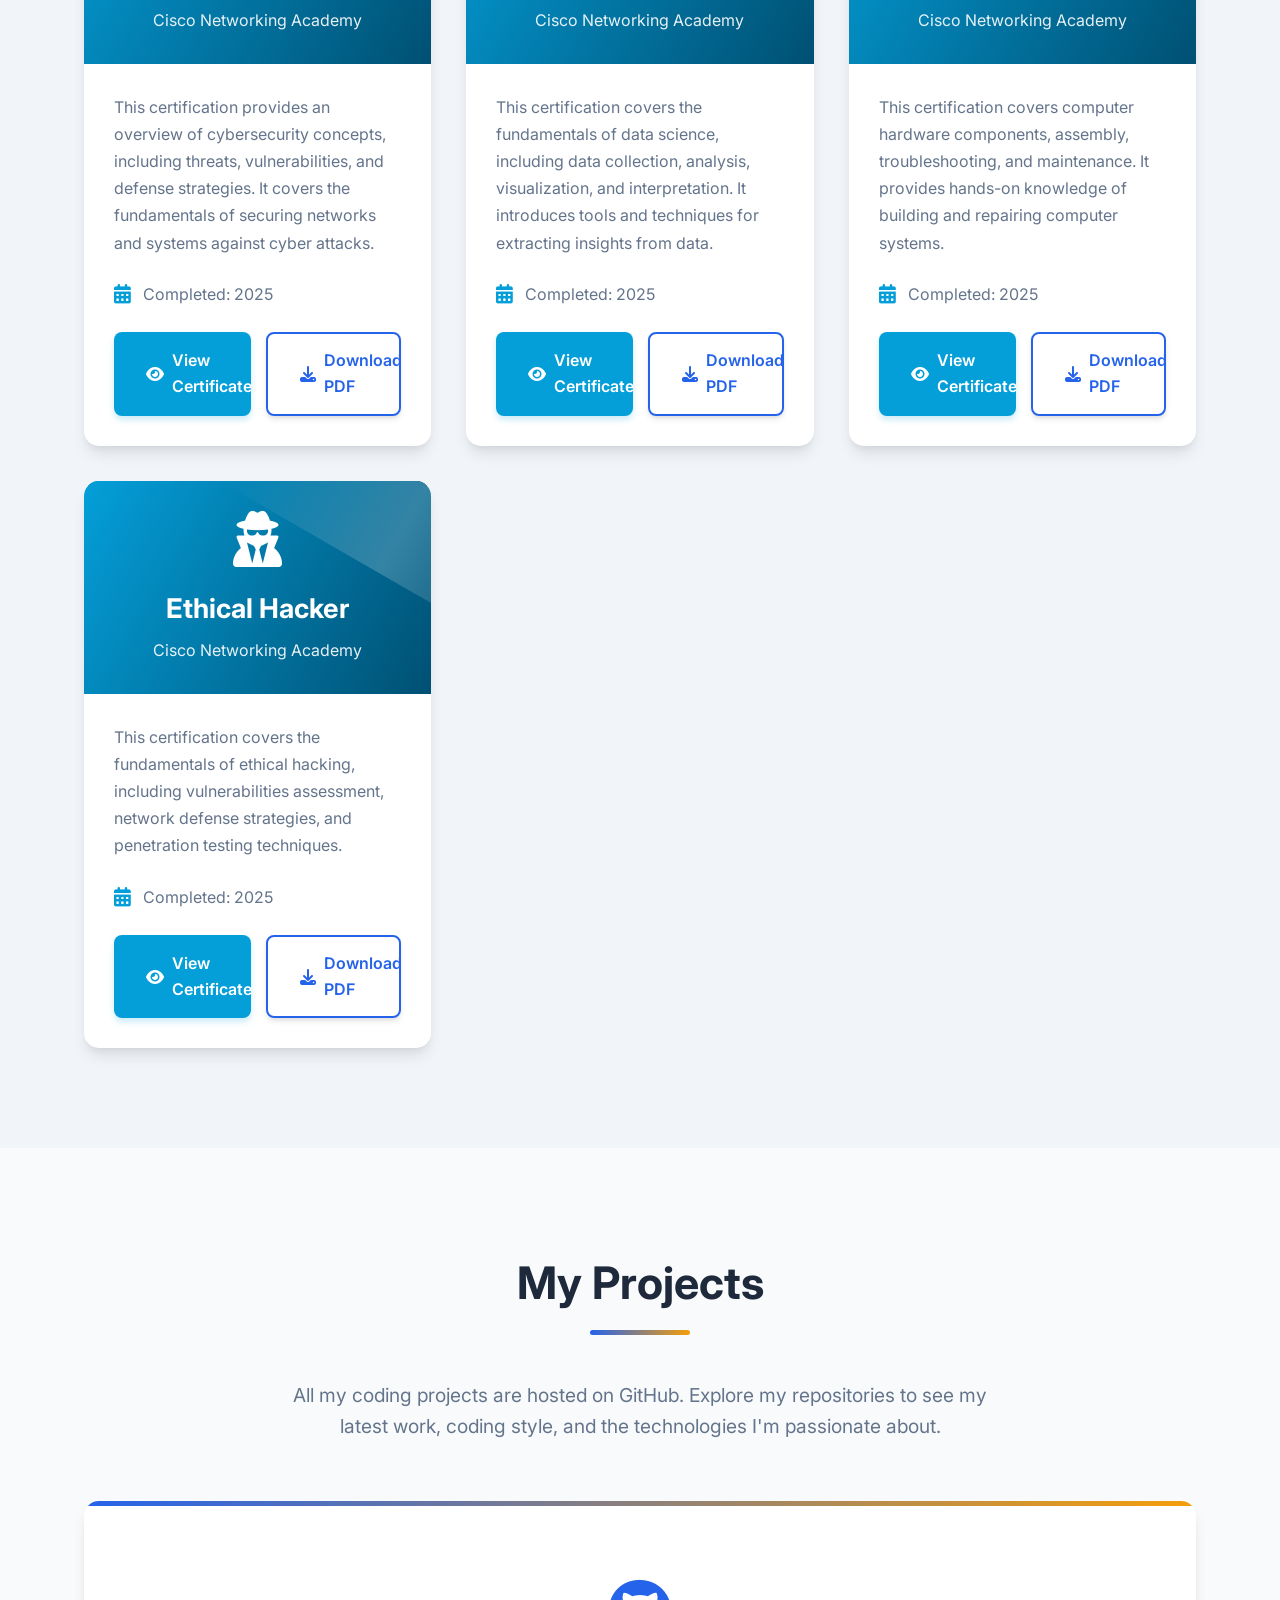
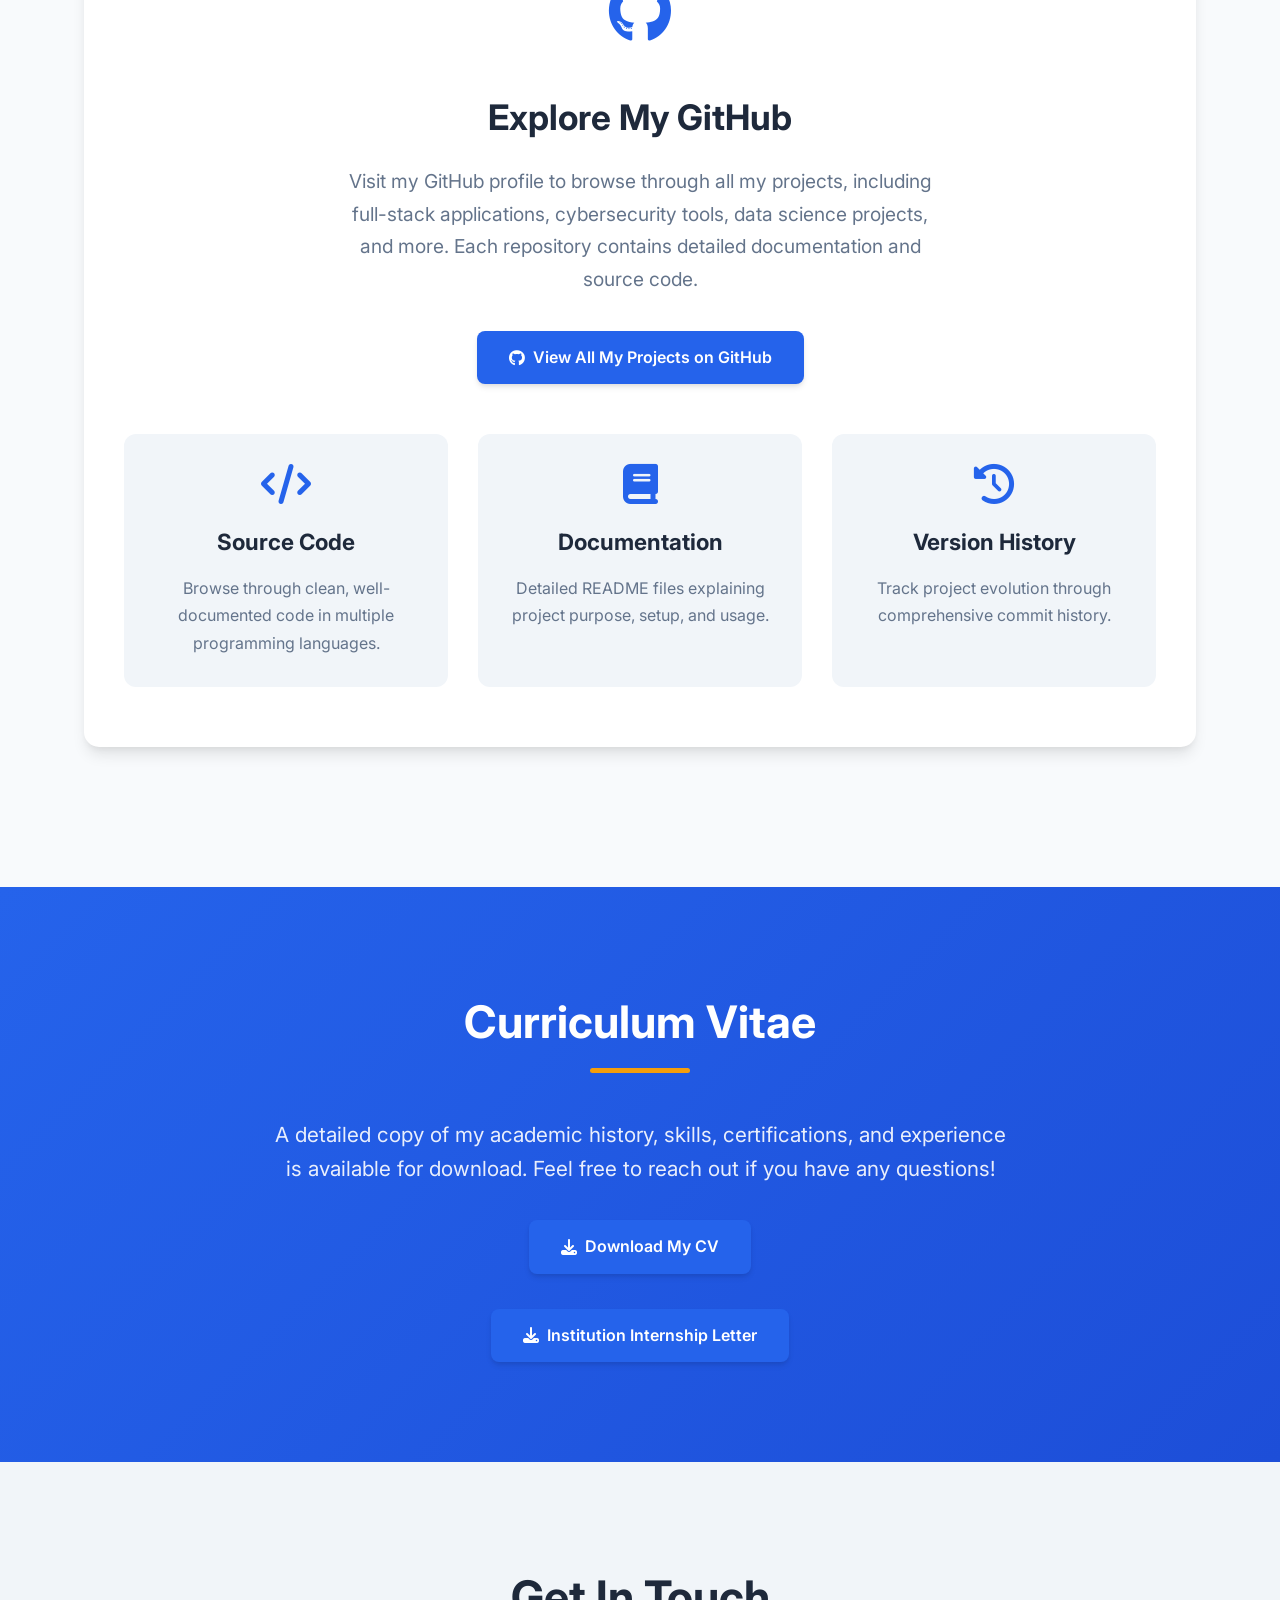
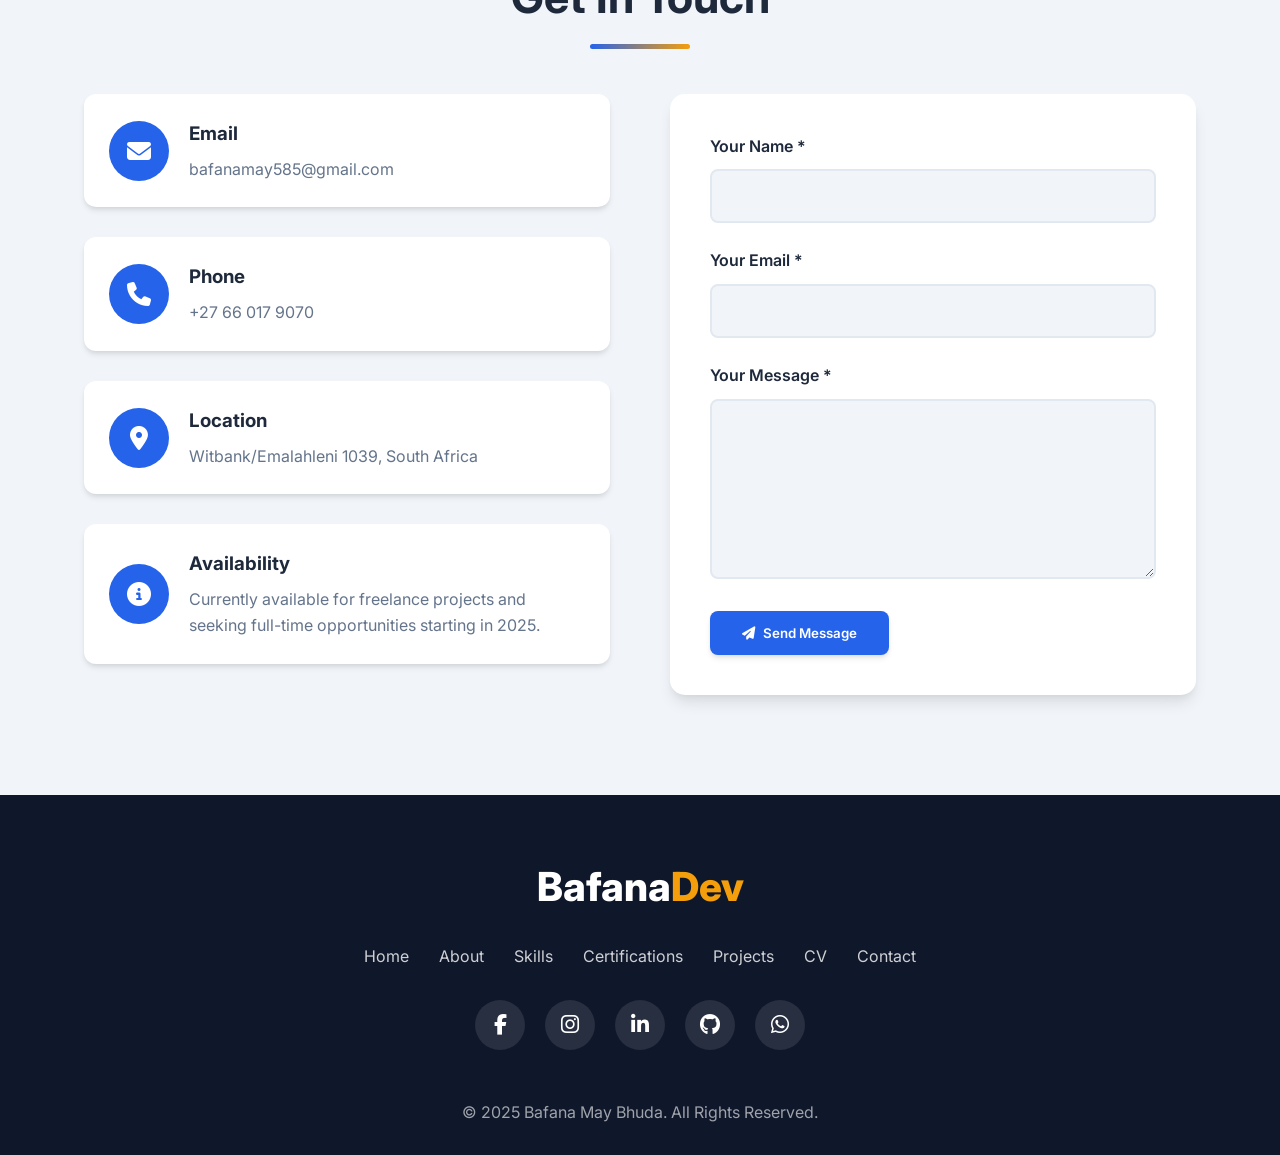
==== commit acbc4e17: "Update index.html" ====
--- a/index.html
+++ b/index.html
@@ -1363,11 +1363,11 @@
         <div class="container">
             <div class="hero-content">
                 <h1>Bafana May Bhuda</h1>
-                <h2>Computer Science
+                
                 <div class="hero-typing">
-                    <span id="typed-text"></span><span class="cursor">|</span>
+                    <h2><span id="typed-text"></span><span class="cursor">|</span></h2>
                 </div>
-                    </h2>
+                    
                 <p>I bridge the gap between software and hardware. A Computer Science student at Tshwane University of Technology,
                     I develop secure and efficient applications with a focus on creating seamless user experiences.
                 </p>
@@ -2091,3 +2091,4 @@
 </body>
 </html>
 
+
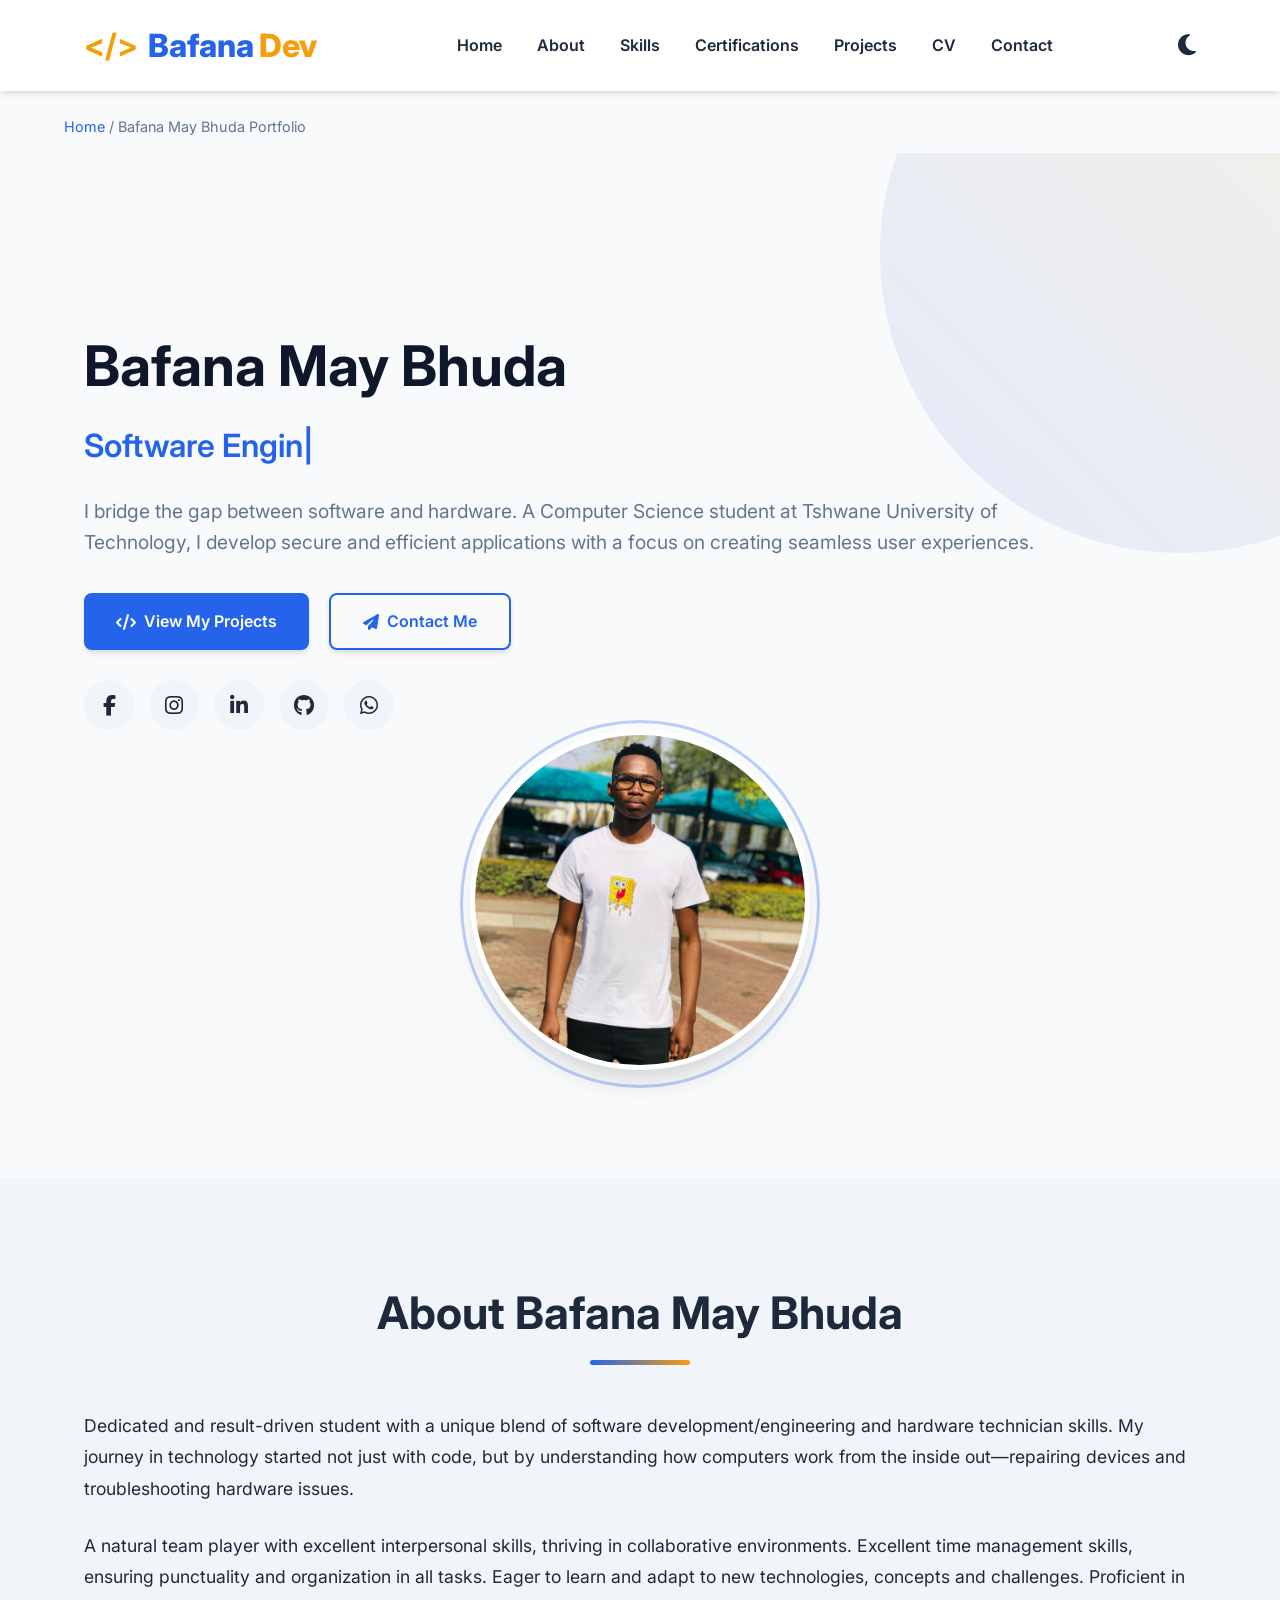
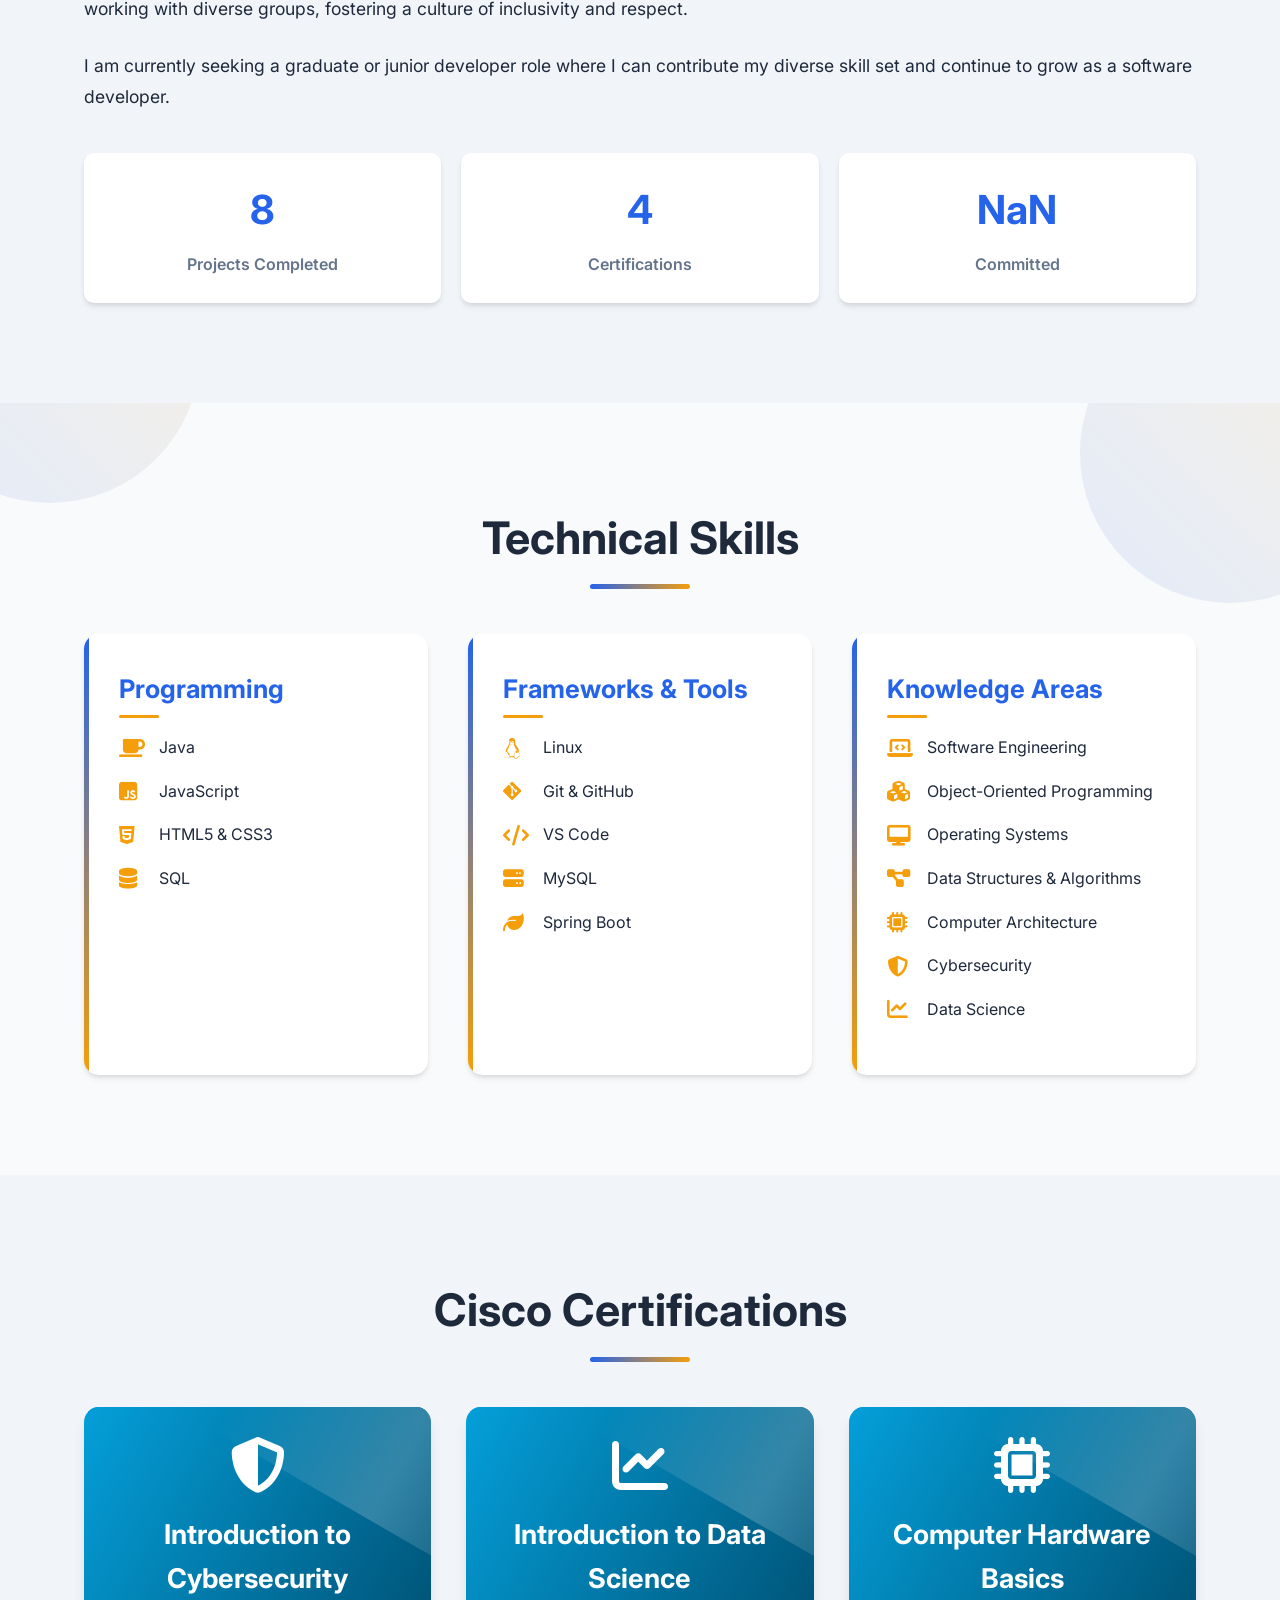
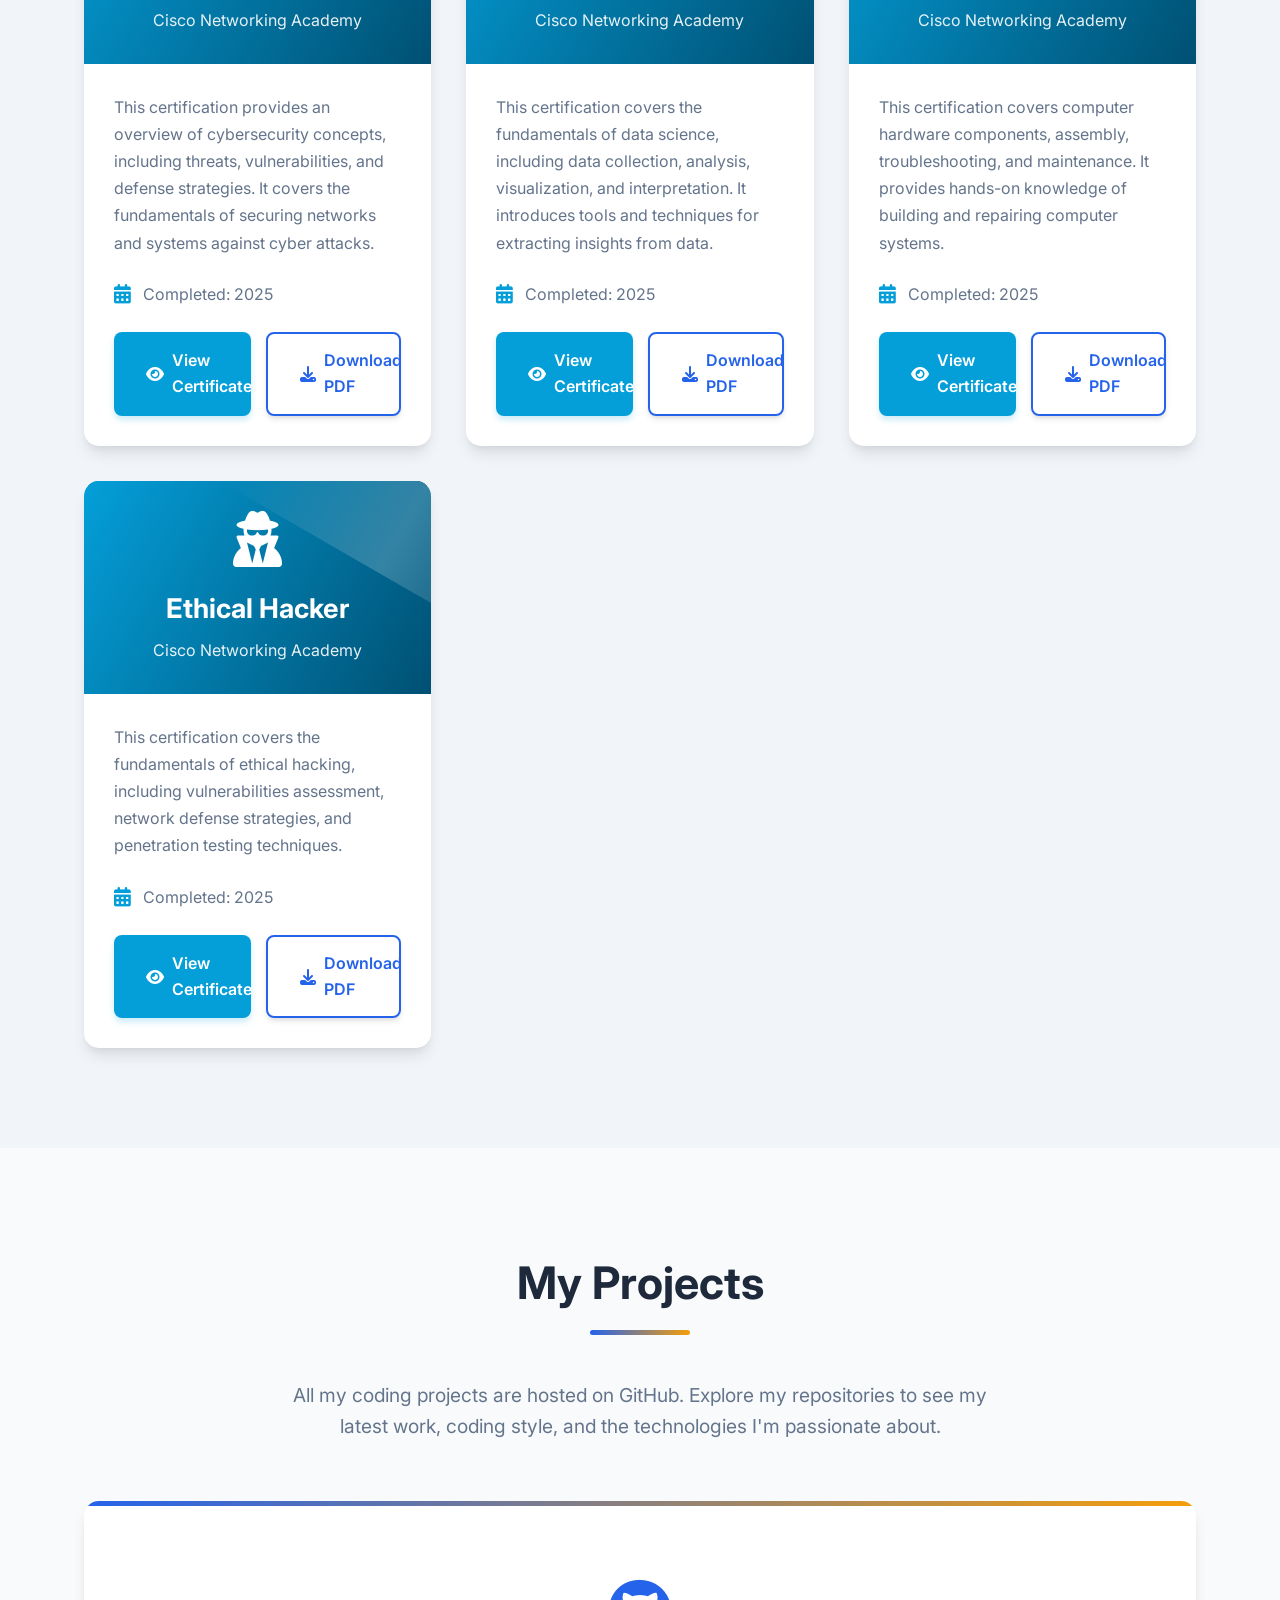
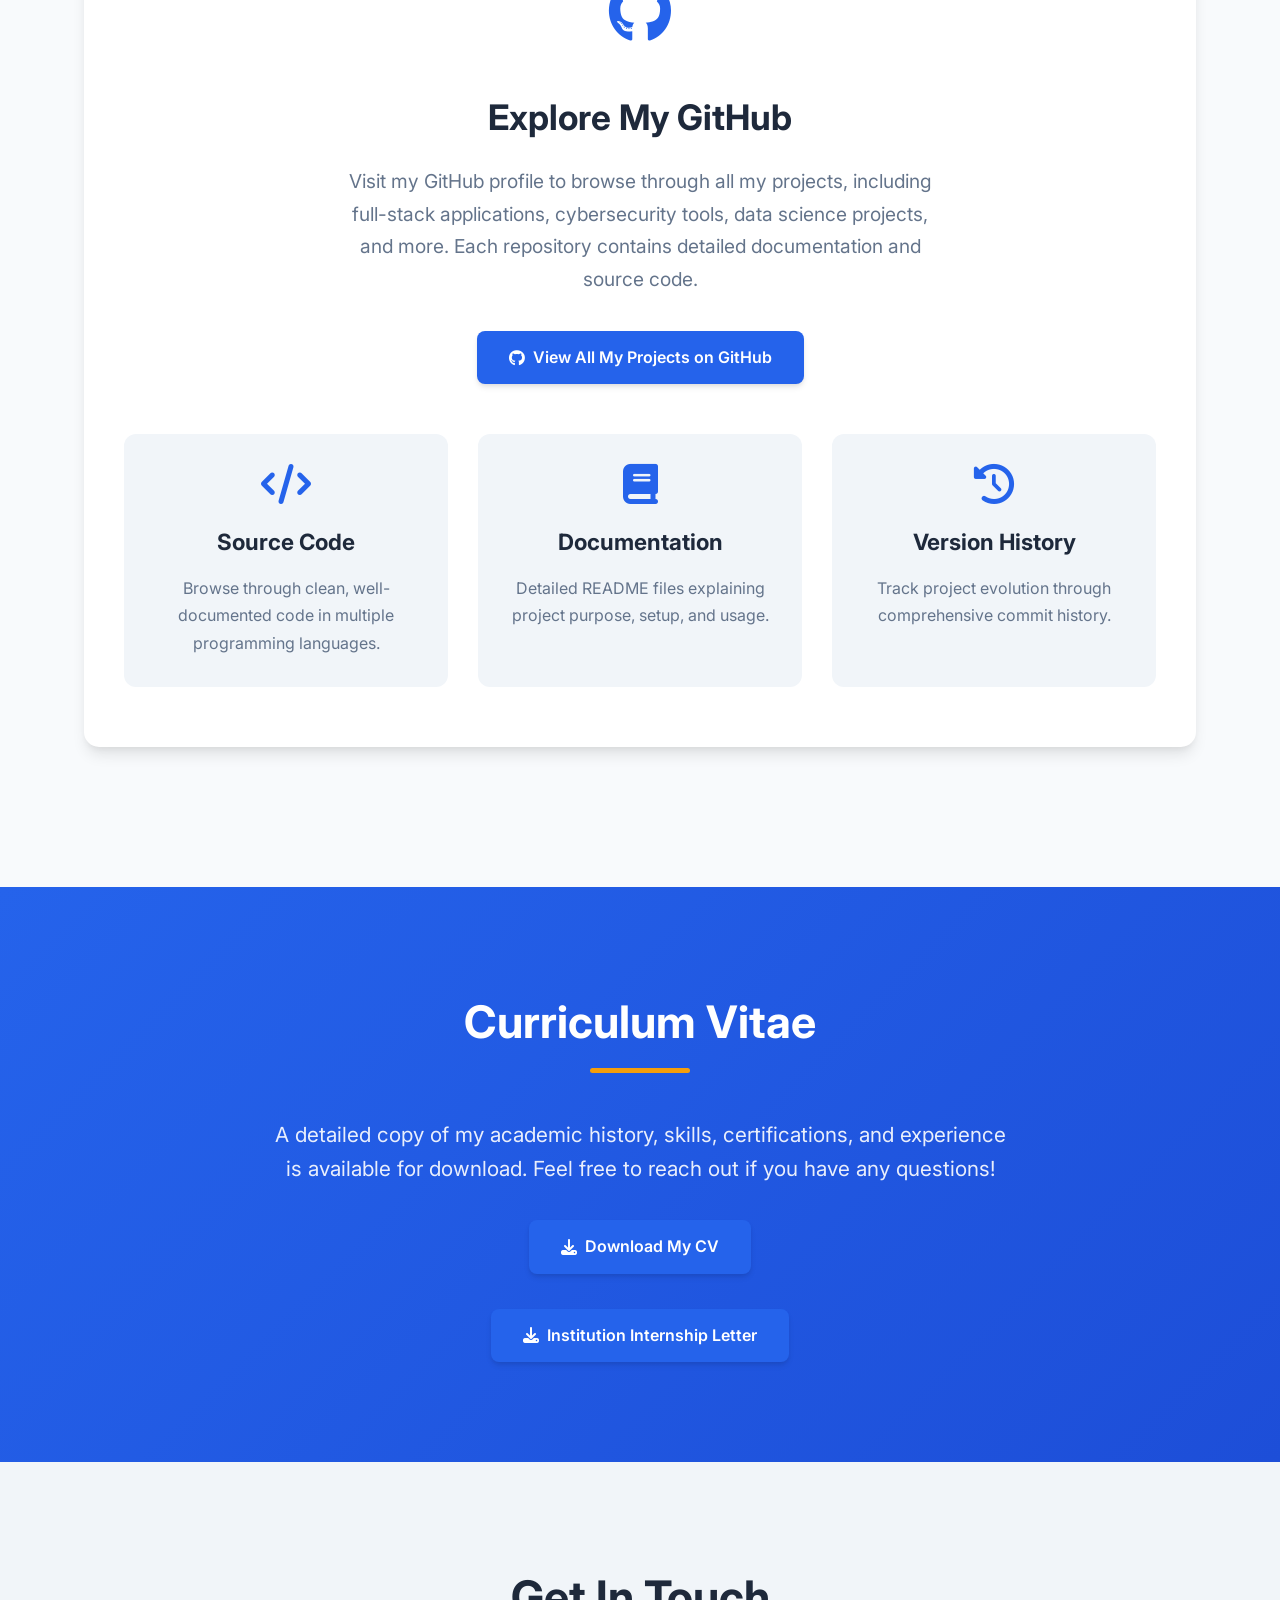
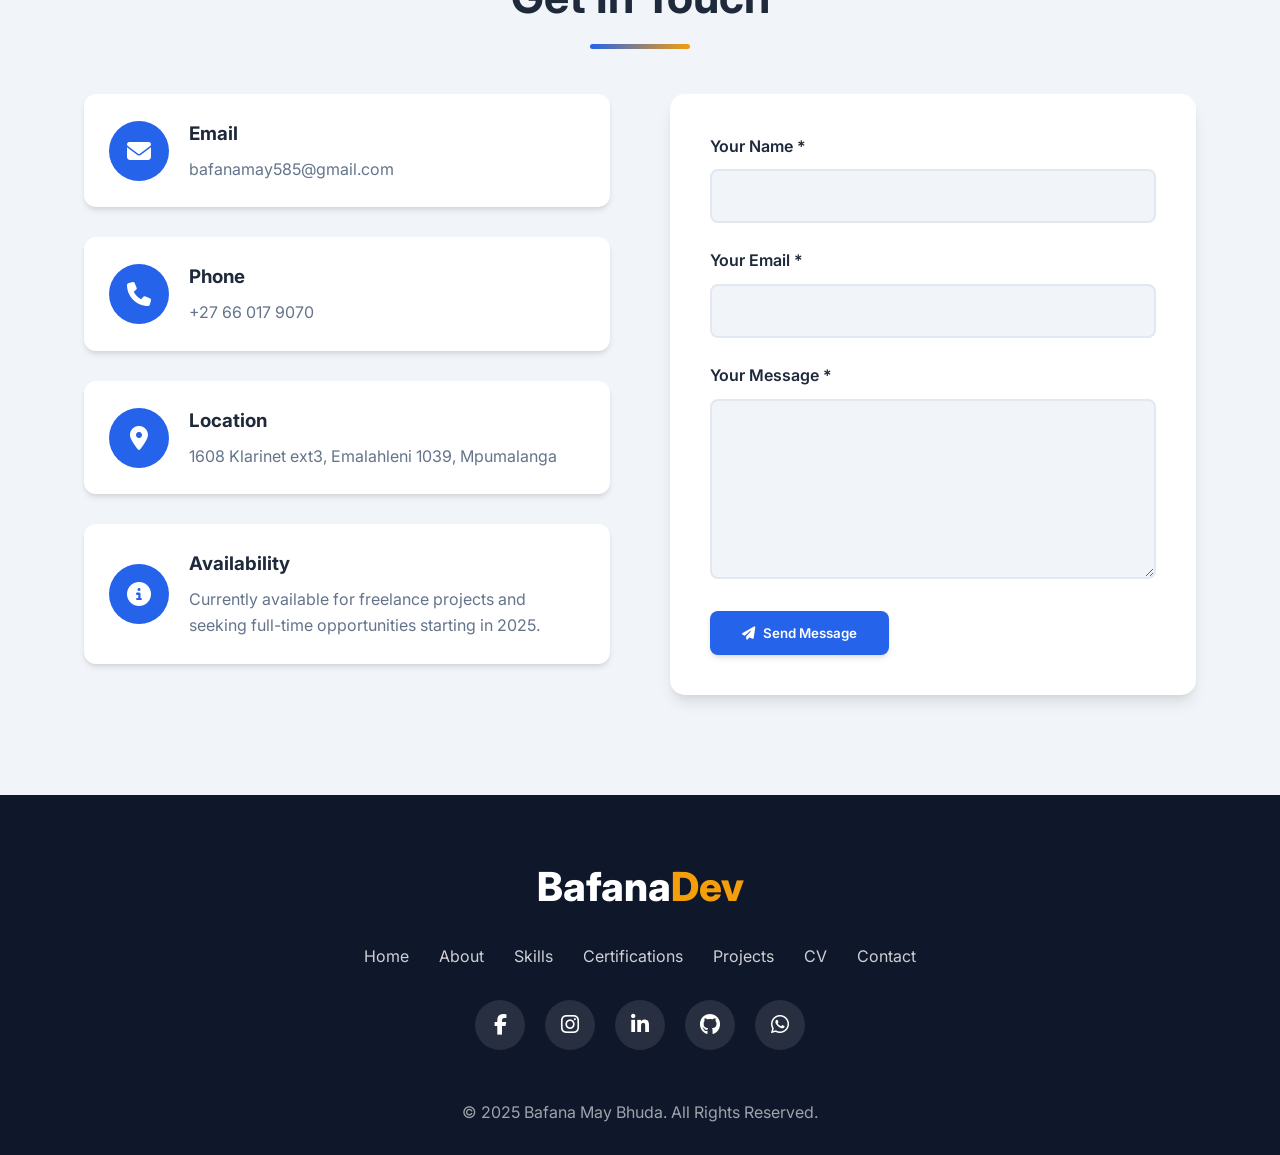
==== commit 9a3b7339: "Update index.html" ====
--- a/index.html
+++ b/index.html
@@ -1688,7 +1688,7 @@
                         </div>
                         <div class="contact-text">
                             <h3>Location</h3>
-                            <p>Witbank/Emalahleni 1039, South Africa</p>
+                            <p>1608 Klarinet ext3, Emalahleni 1039, Mpumalanga</p>
                         </div>
                     </div>
                     
@@ -2092,3 +2092,4 @@
 </html>
 
 
+
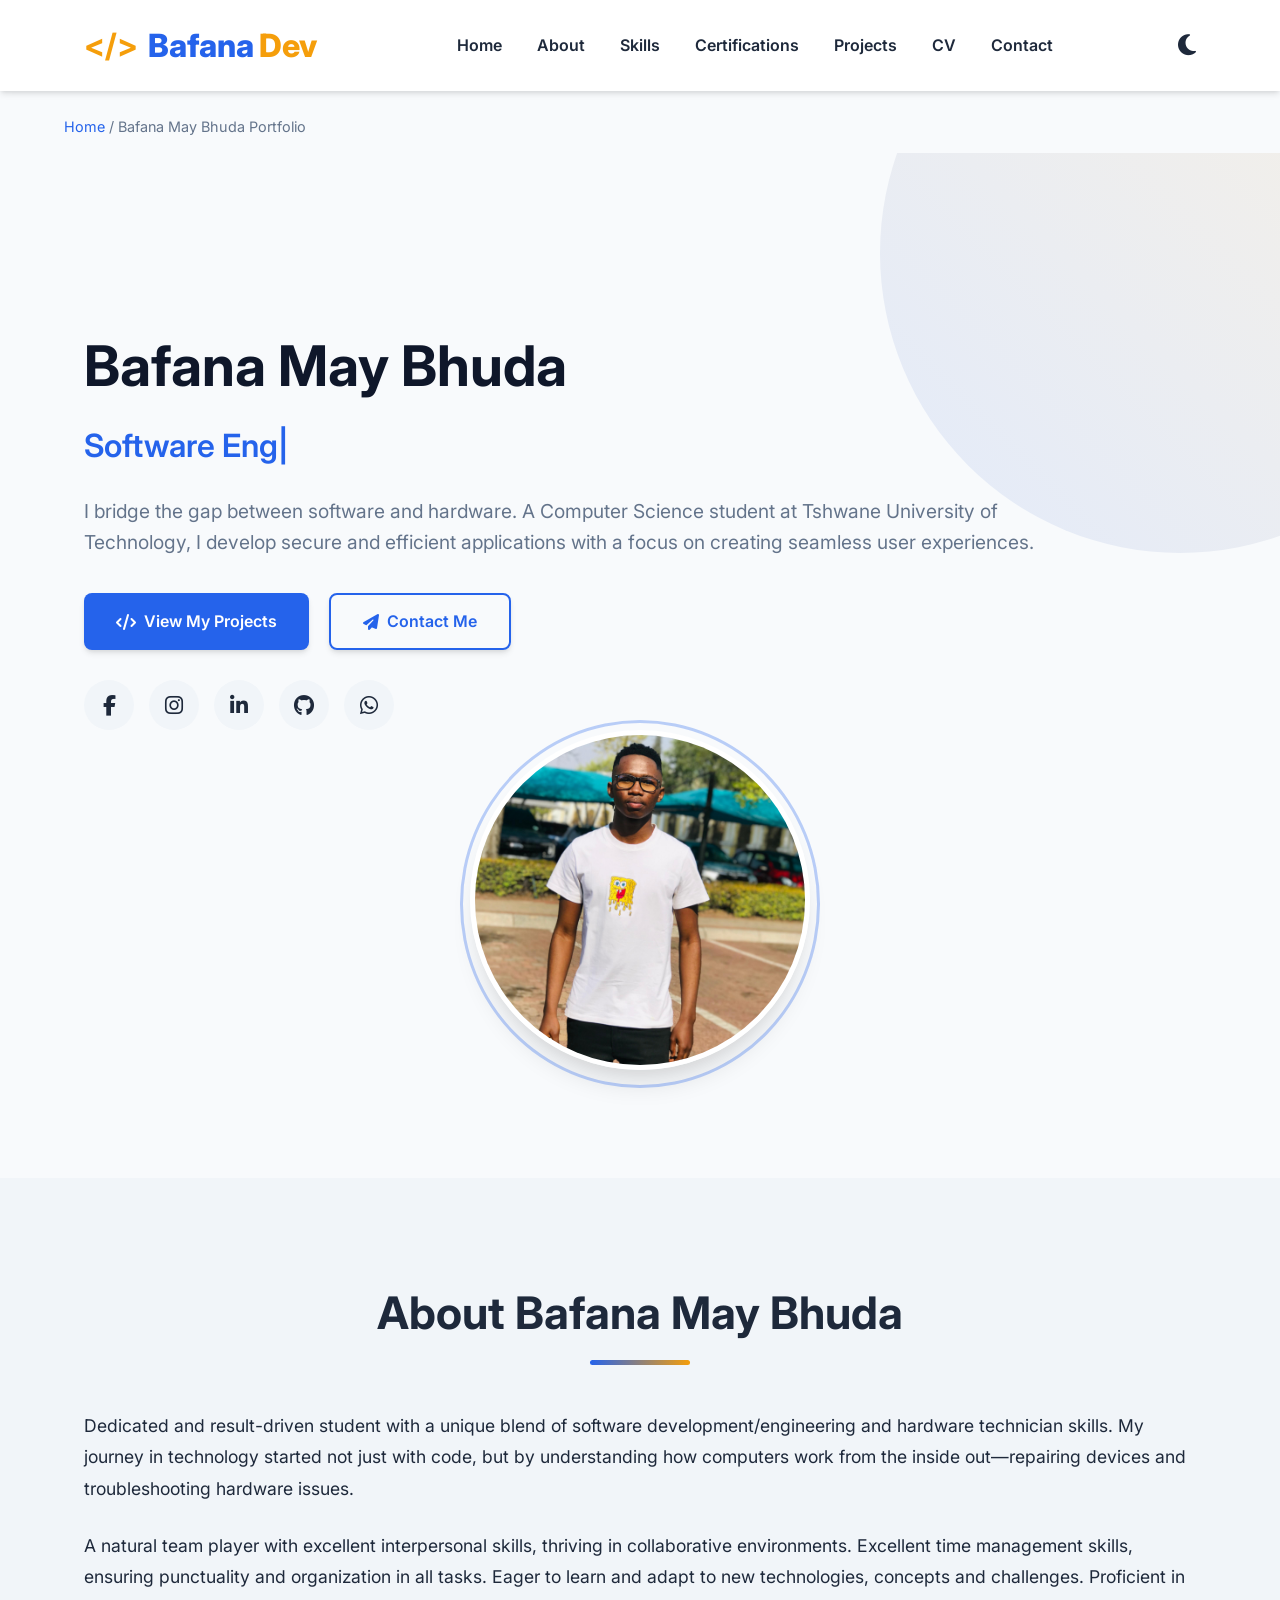
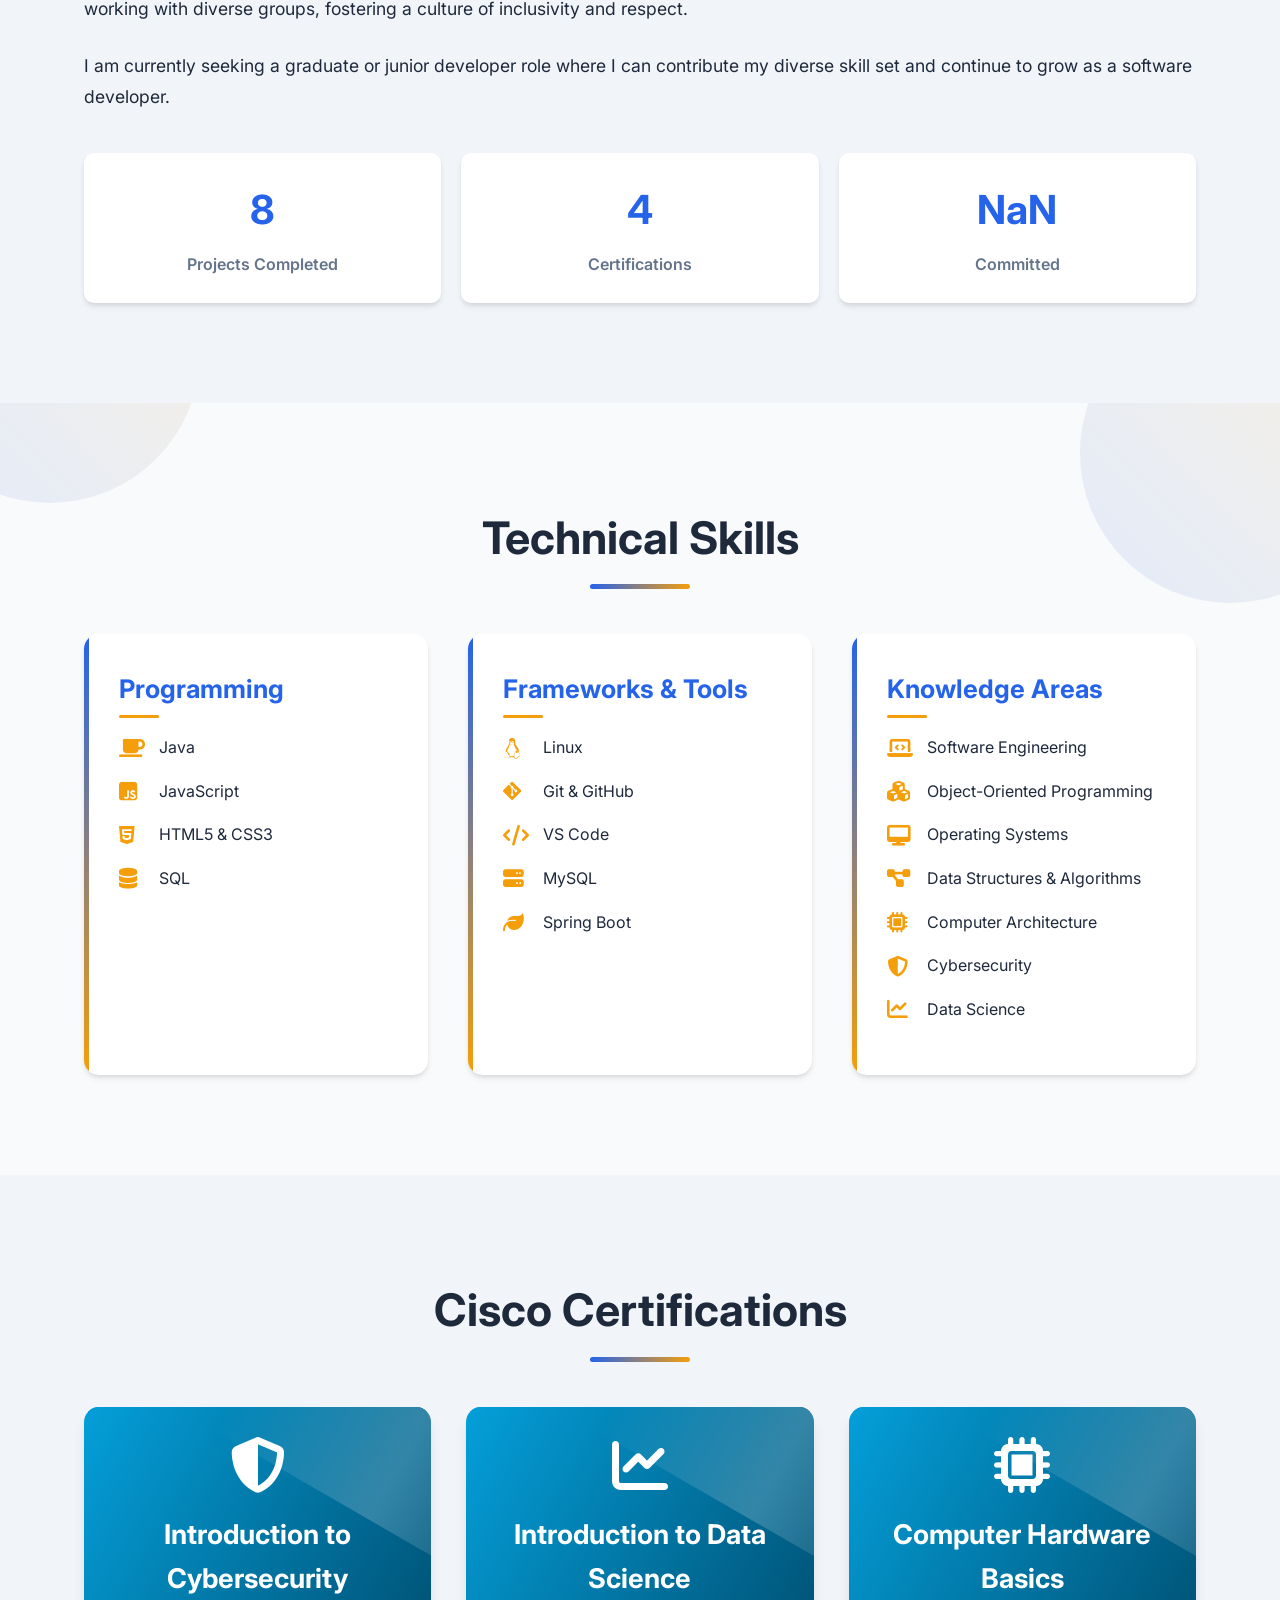
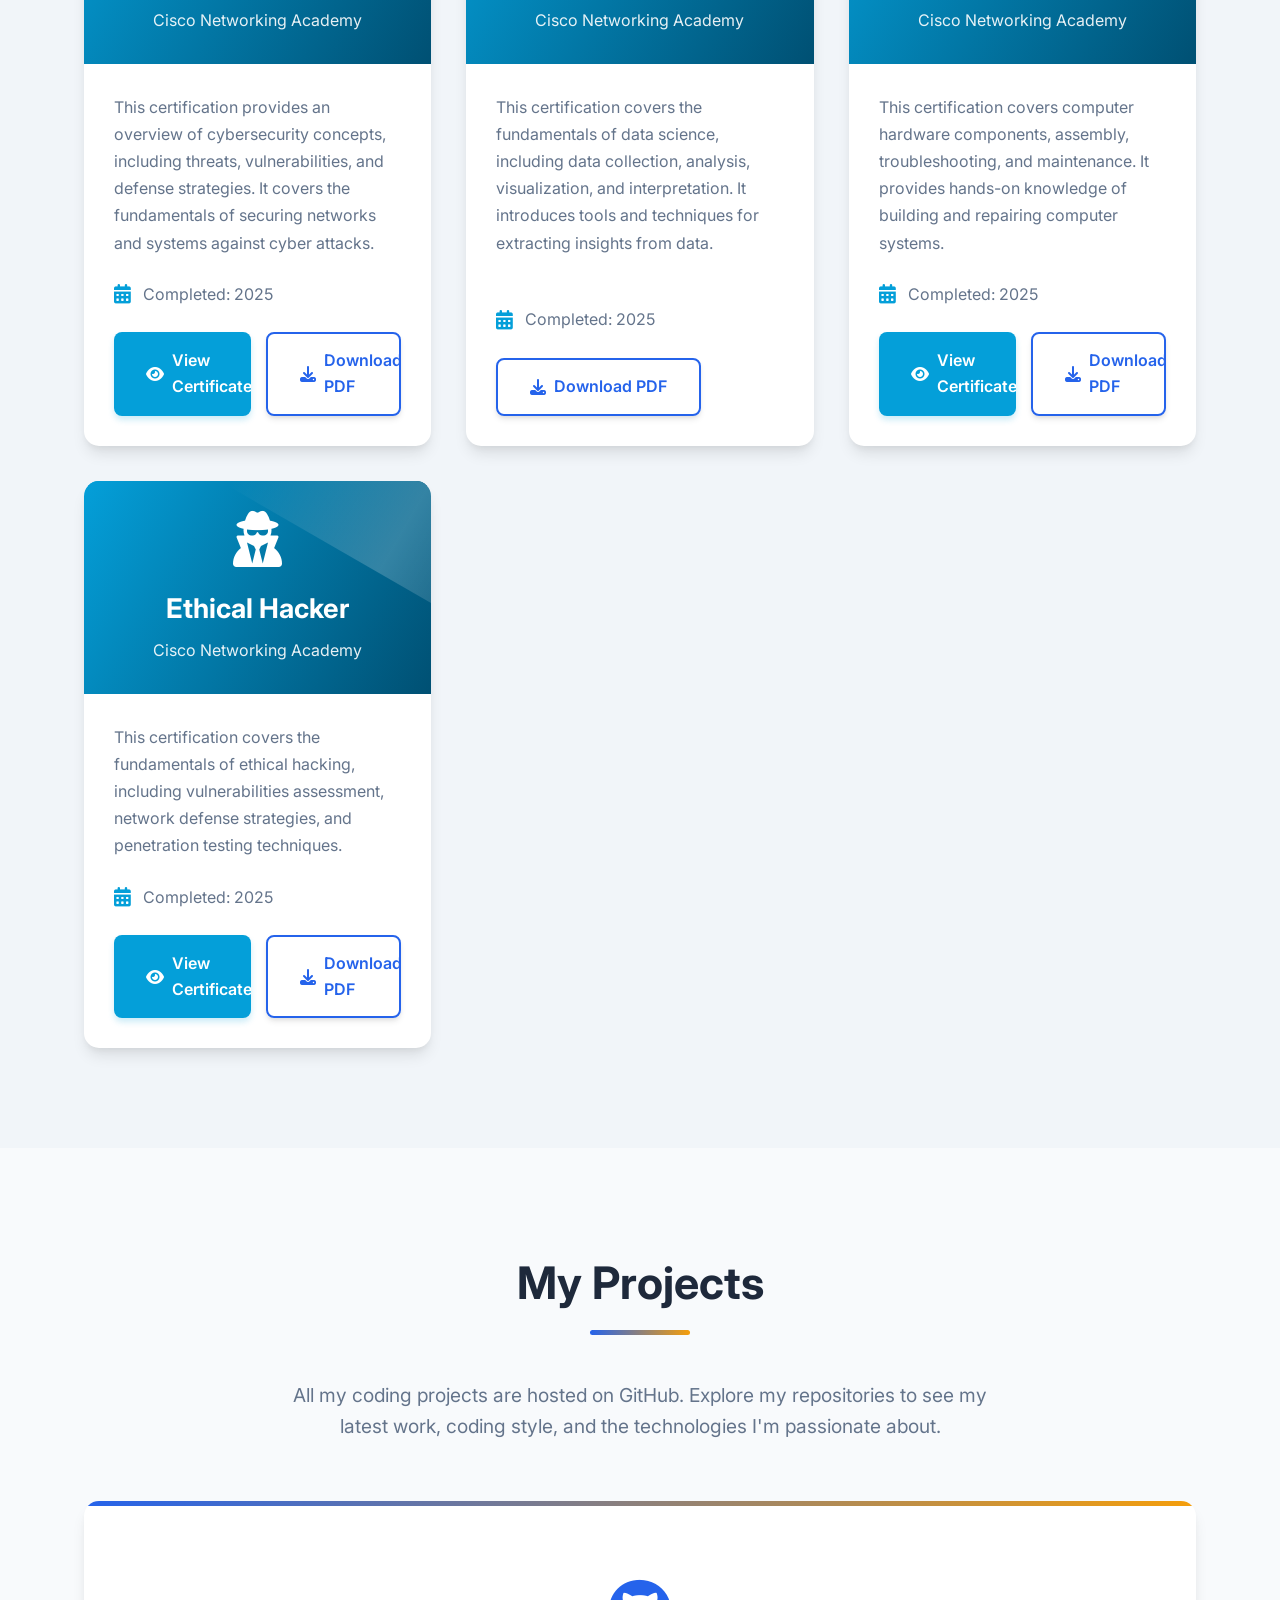
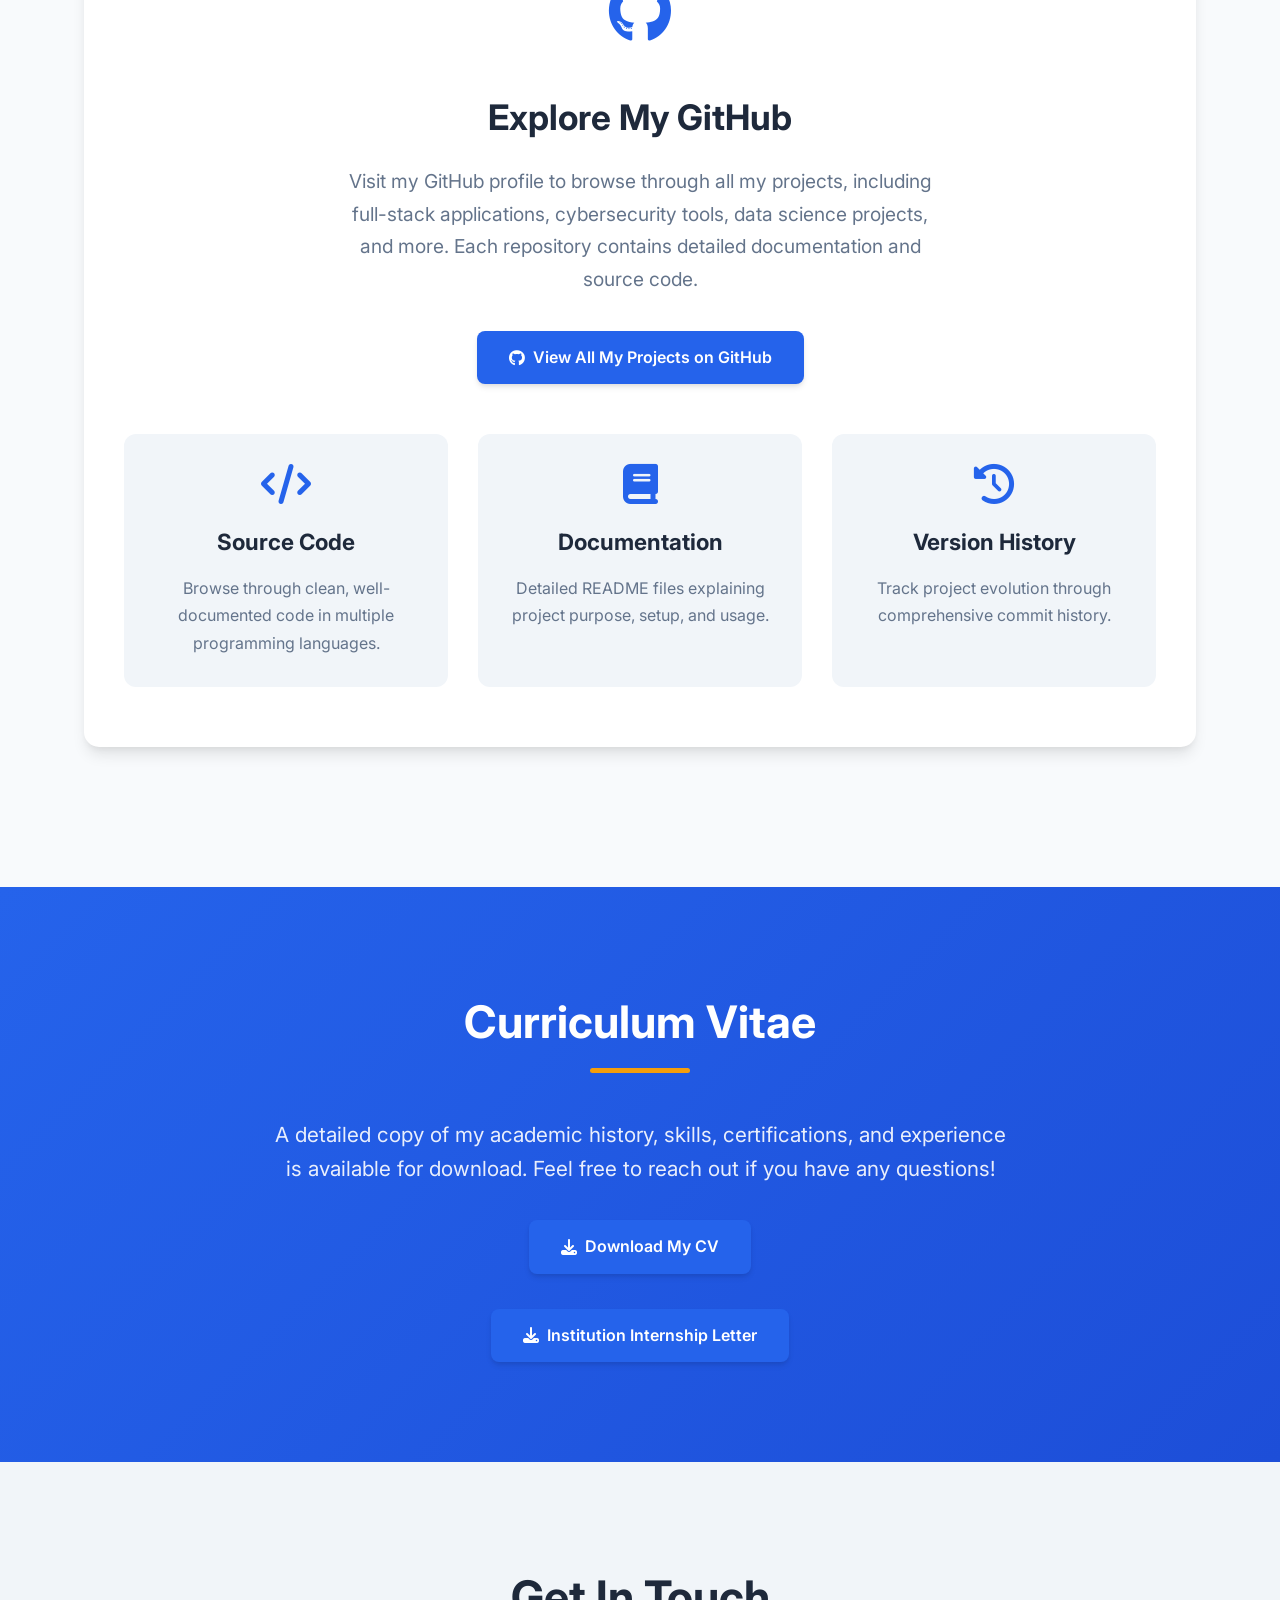
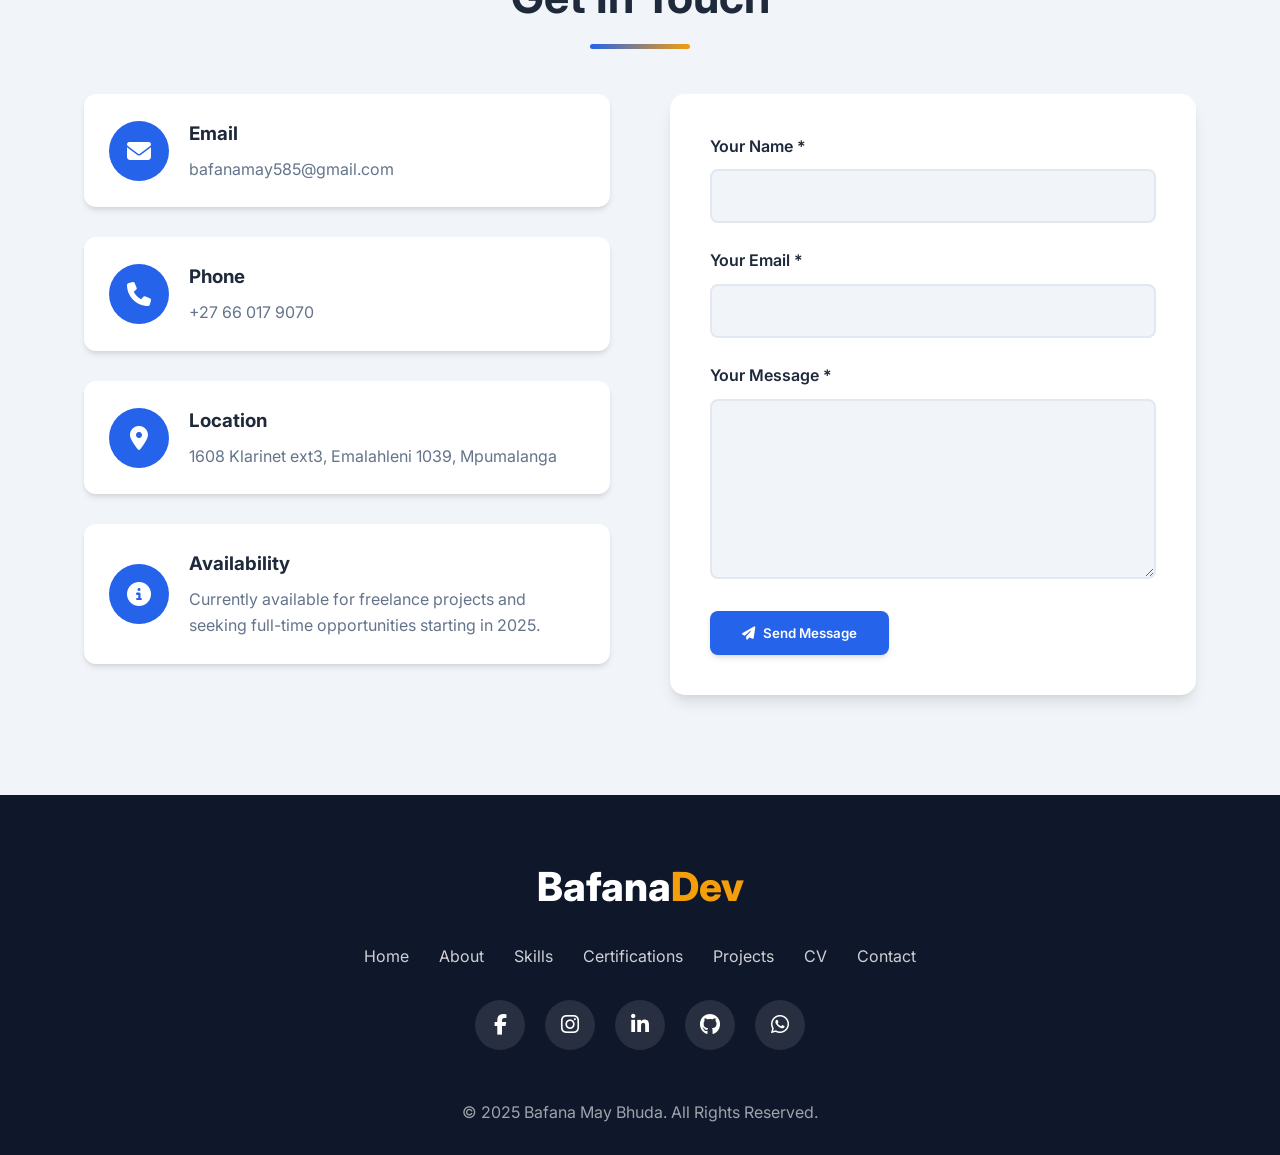
==== commit a8597cfd: "Update index.html" ====
--- a/index.html
+++ b/index.html
@@ -1552,7 +1552,7 @@
                             <span>Completed: 2025</span>
                         </div>
                         <div class="certification-actions">
-                            <a href="Intro_Data_Science.pdf" class="btn btn-cisco"><i class="fas fa-eye"></i> View Certificate</a>
+                            
                             <a href="Intro_Data_Science.pdf" class="btn btn-outline"><i class="fas fa-download"></i> Download PDF</a>
                         </div>
                     </div>
@@ -2093,3 +2093,4 @@
 
 
 
+
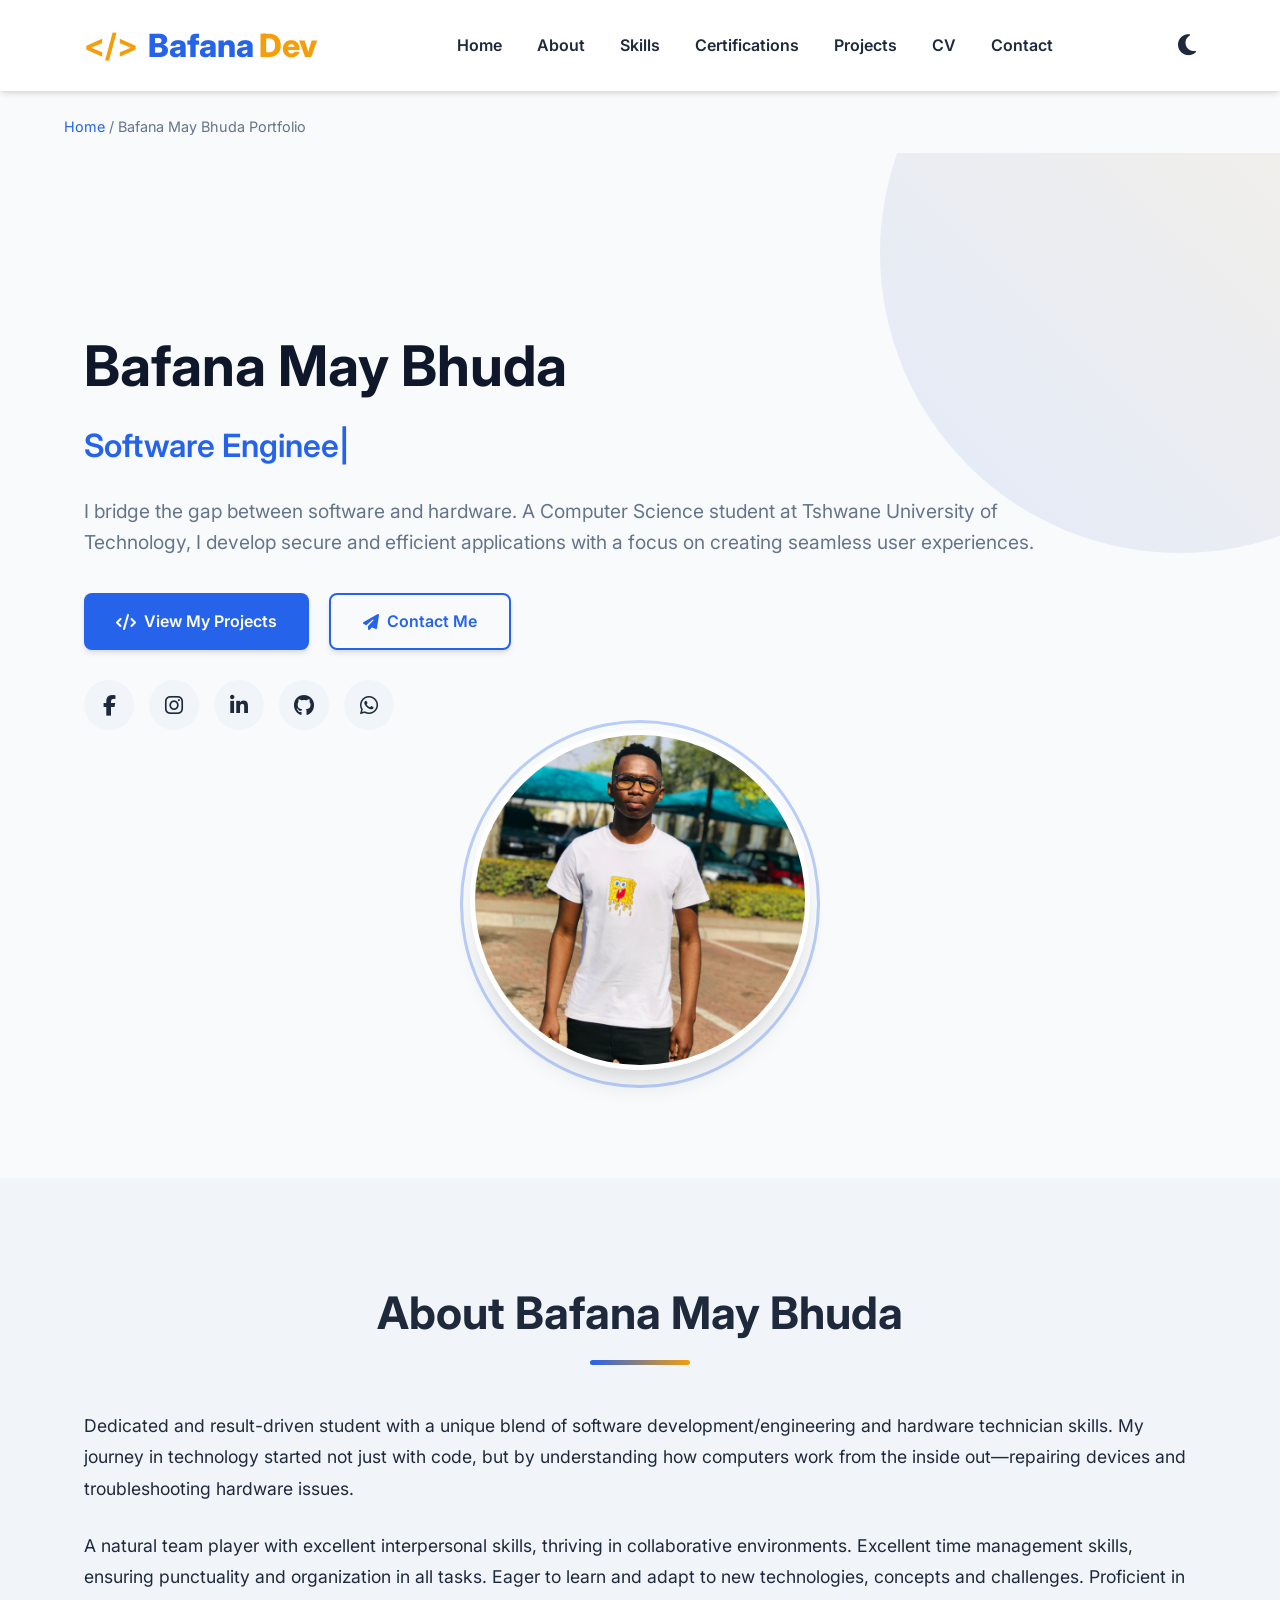
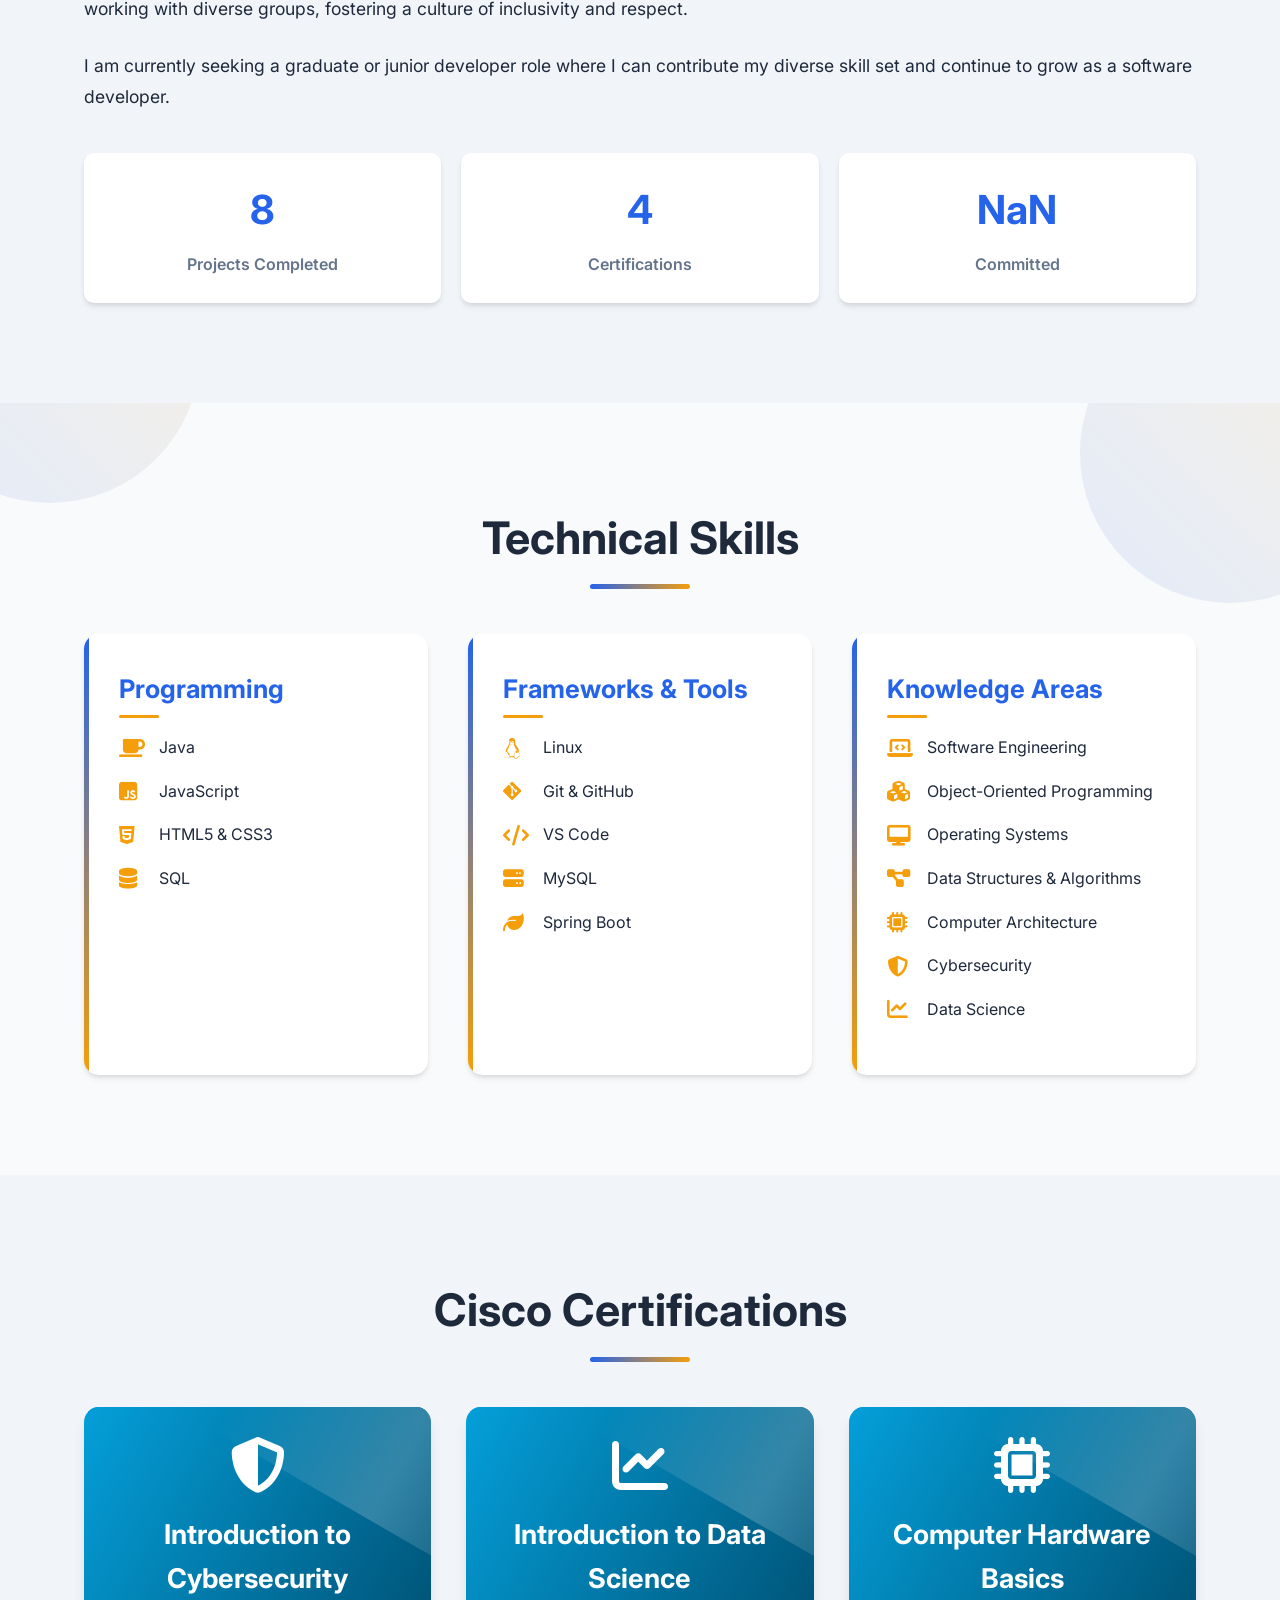
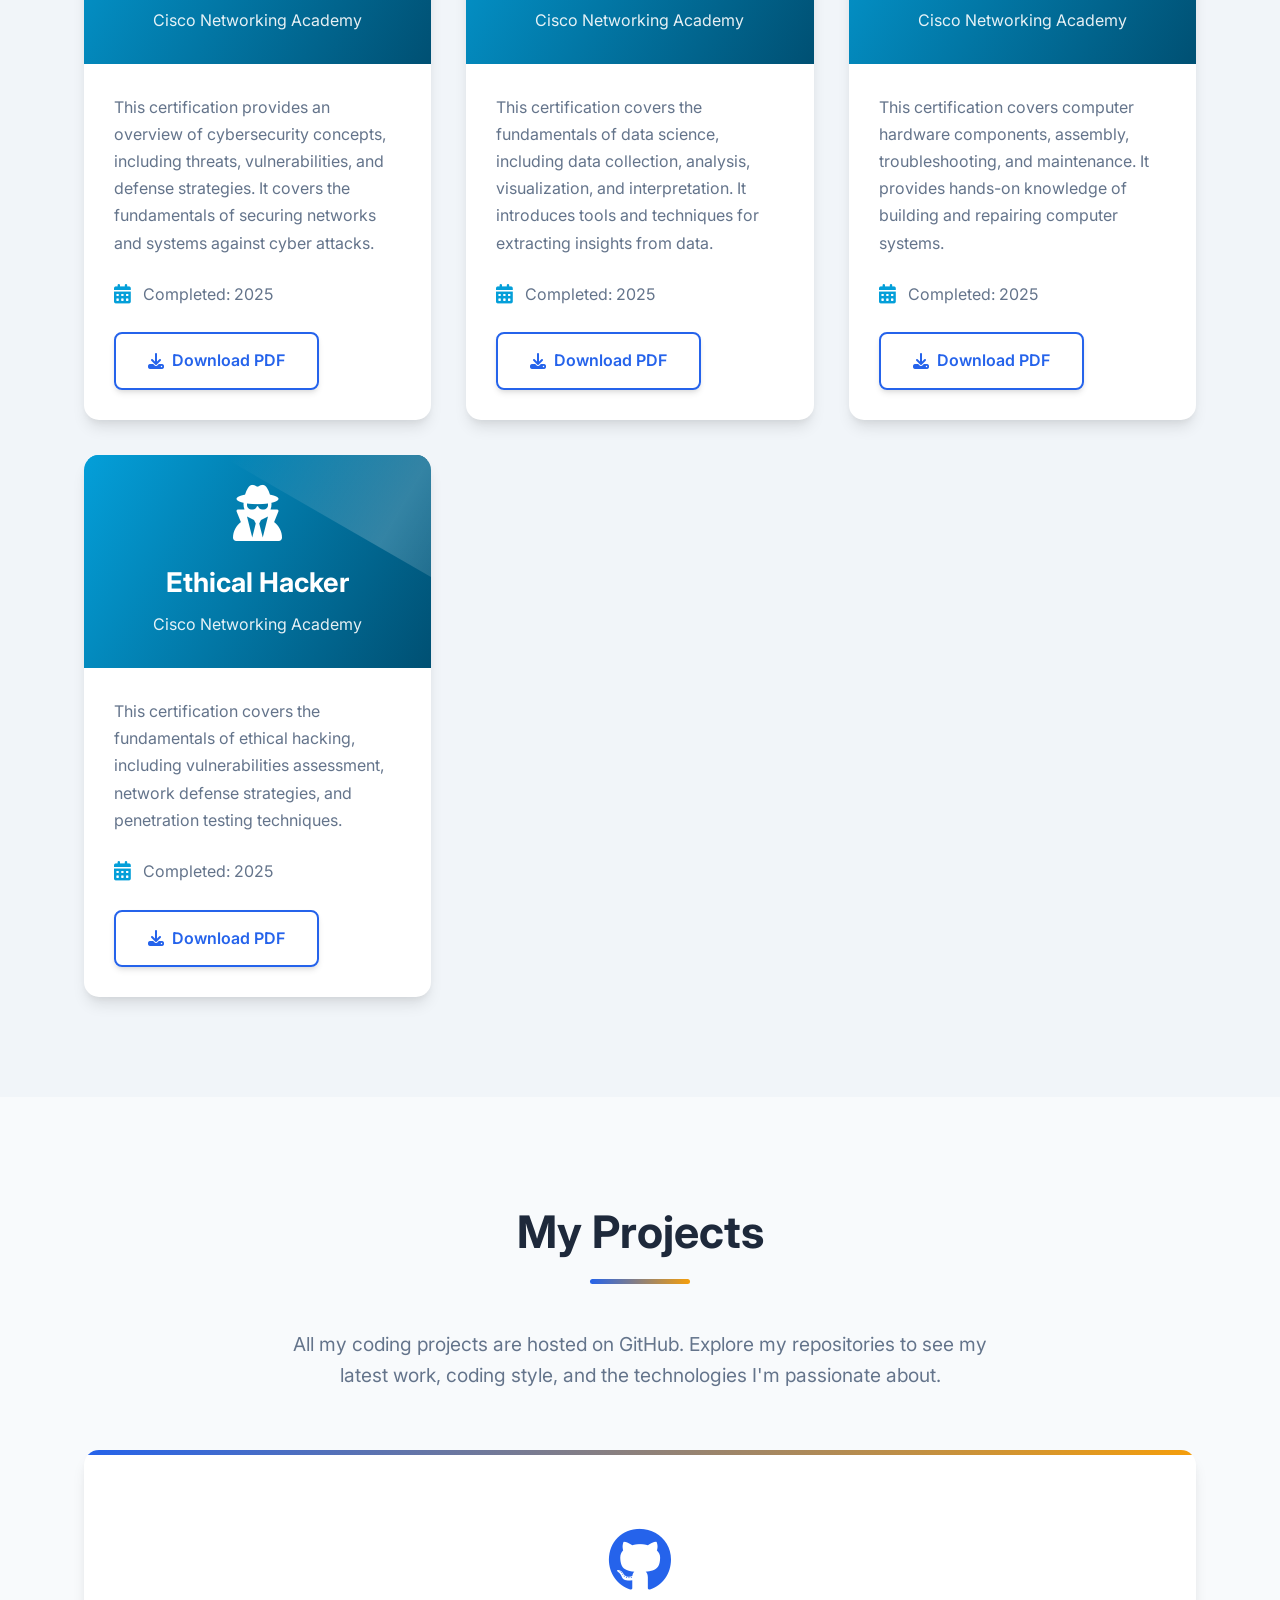
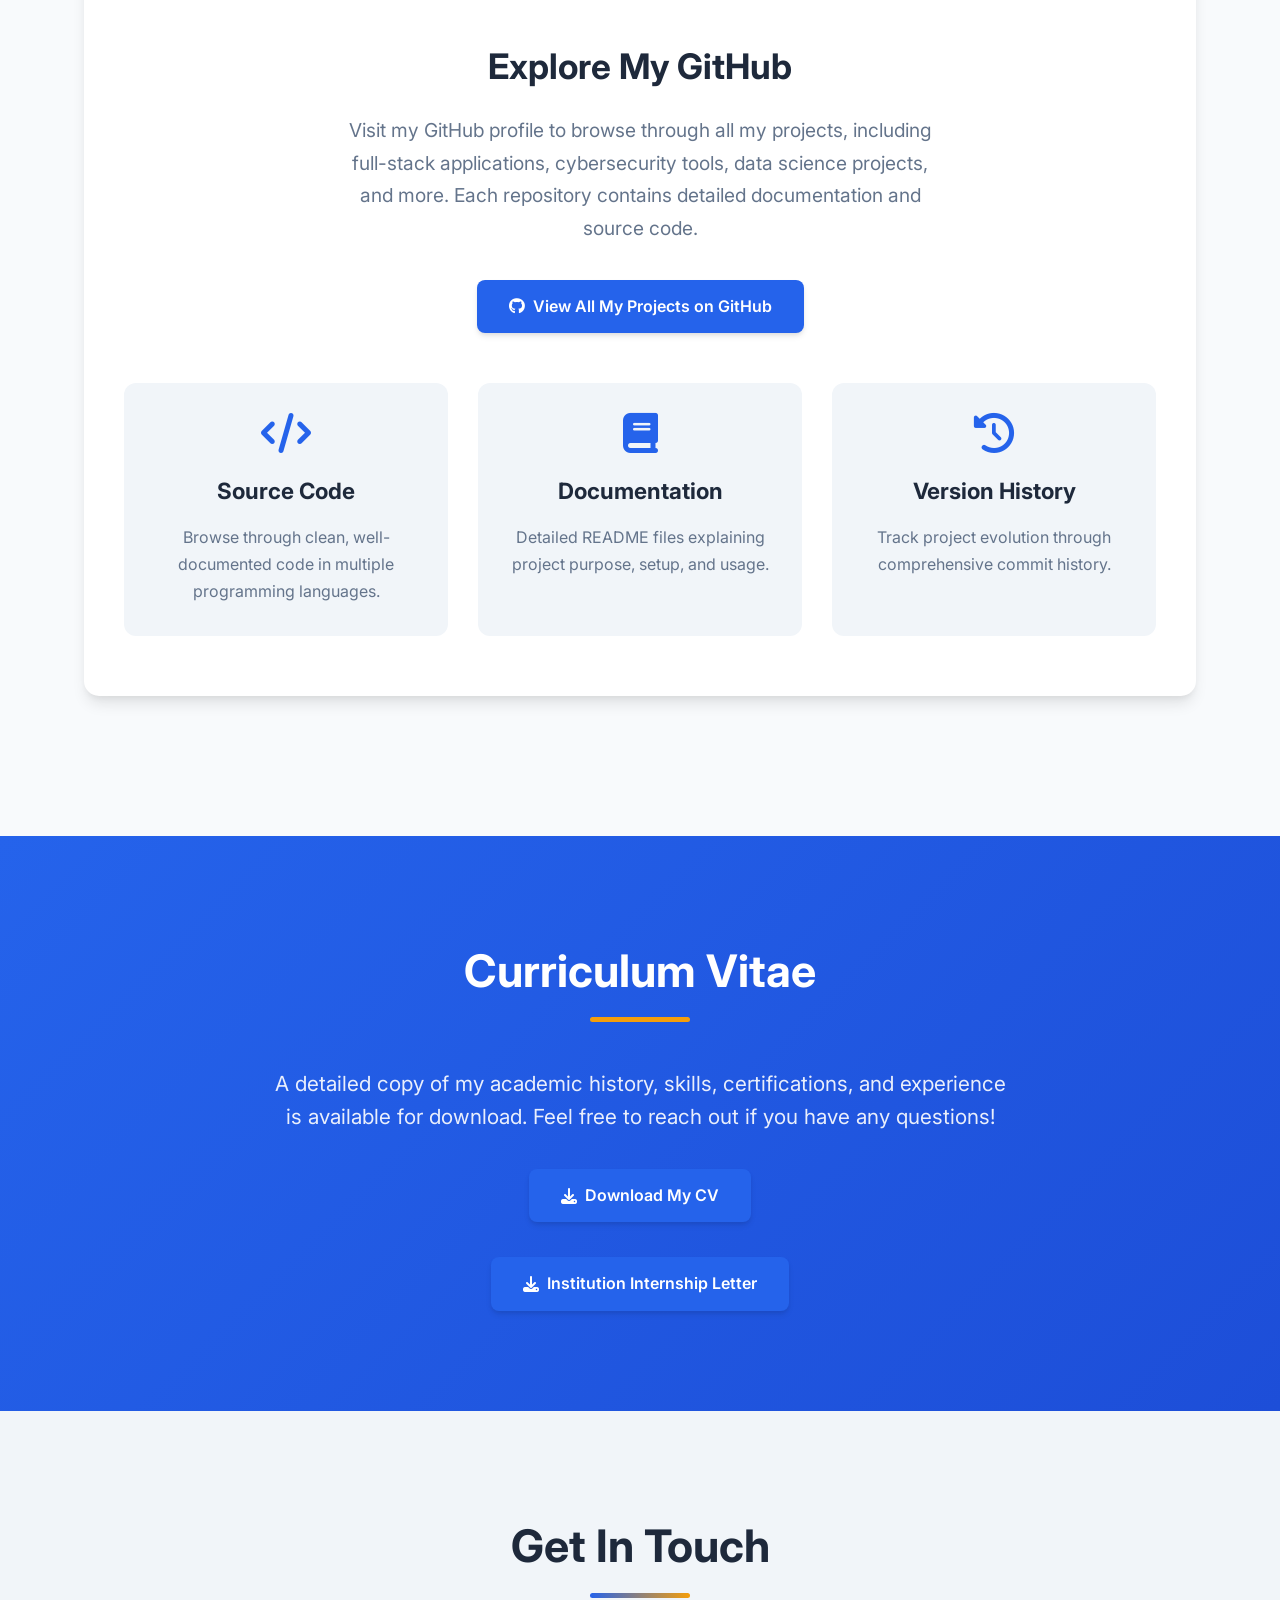
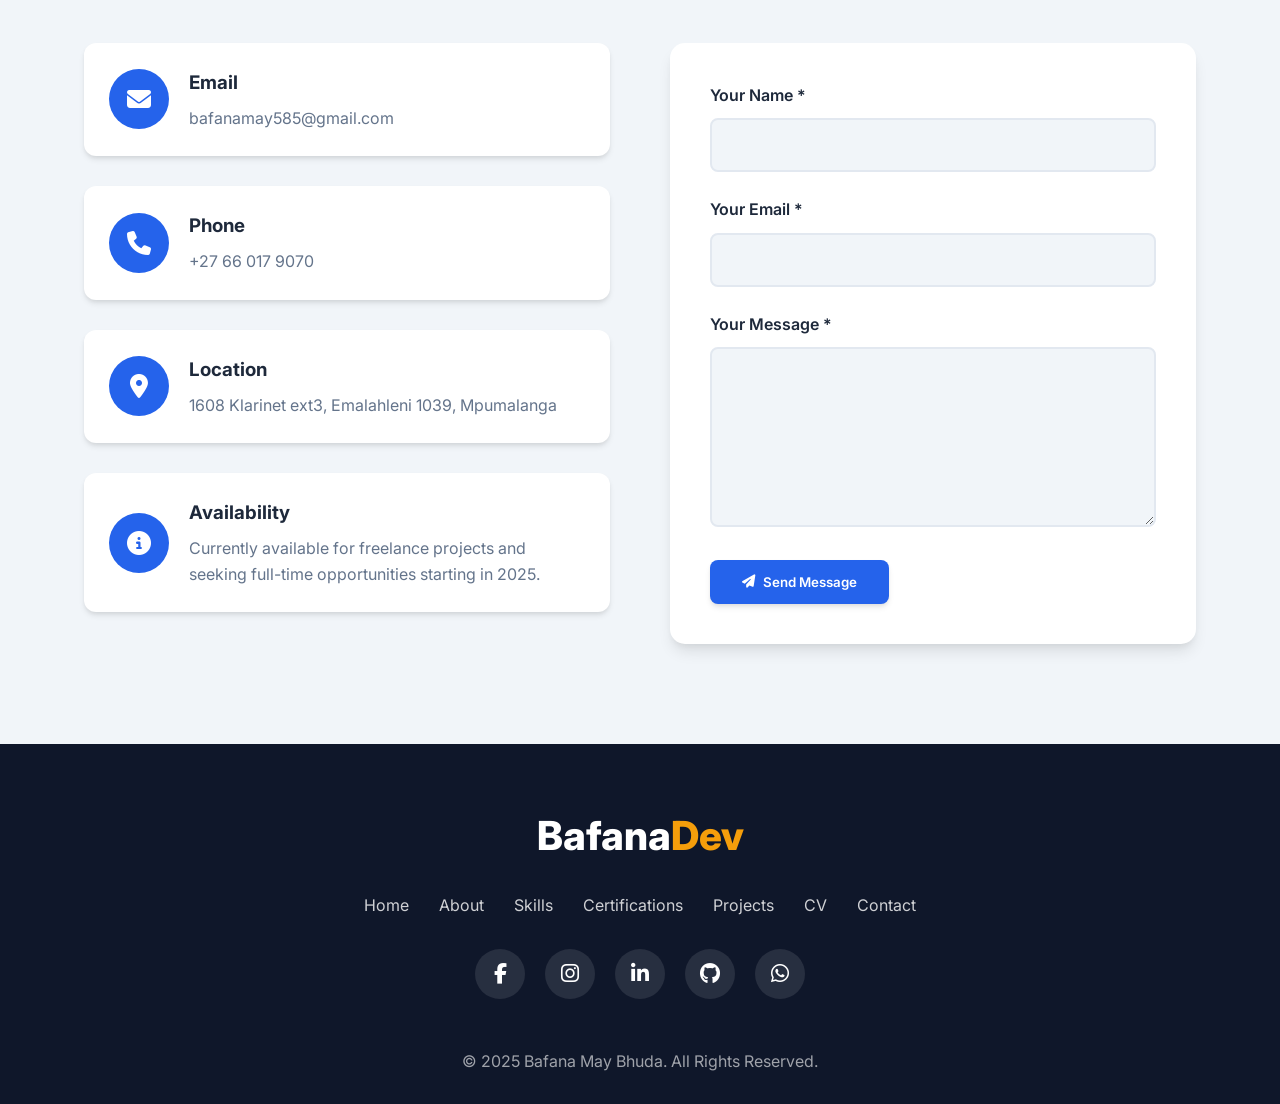
==== commit d15e6fa8: "Update index.html" ====
--- a/index.html
+++ b/index.html
@@ -1533,7 +1533,7 @@
                             <span>Completed: 2025</span>
                         </div>
                         <div class="certification-actions">
-                            <a href="Introduction_to_Cybersecurity_certificate.pdf" class="btn btn-cisco"><i class="fas fa-eye"></i> View Certificate</a>
+                            
                             <a href="Introduction_to_Cybersecurity_certificate.pdf" class="btn btn-outline"><i class="fas fa-download"></i> Download PDF</a>
                         </div>
                     </div>
@@ -1571,7 +1571,7 @@
                             <span>Completed: 2025</span>
                         </div>
                         <div class="certification-actions">
-                            <a href="Computer_hardware_basics.pdf" class="btn btn-cisco"><i class="fas fa-eye"></i> View Certificate</a>
+                           
                             <a href="Computer_hardware_basics.pdf" class="btn btn-outline"><i class="fas fa-download"></i> Download PDF</a>
                         </div>
                     </div>
@@ -1590,7 +1590,7 @@
                             <span>Completed: 2025</span>
                         </div>
                         <div class="certification-actions">
-                            <a href="Ethical_Hacker_certificate.pdf" class="btn btn-cisco"><i class="fas fa-eye"></i> View Certificate</a>
+                            
                             <a href="Ethical_Hacker_certificate.pdf" class="btn btn-outline"><i class="fas fa-download"></i> Download PDF</a>
                         </div>
                     </div>
@@ -2094,3 +2094,4 @@
 
 
 
+
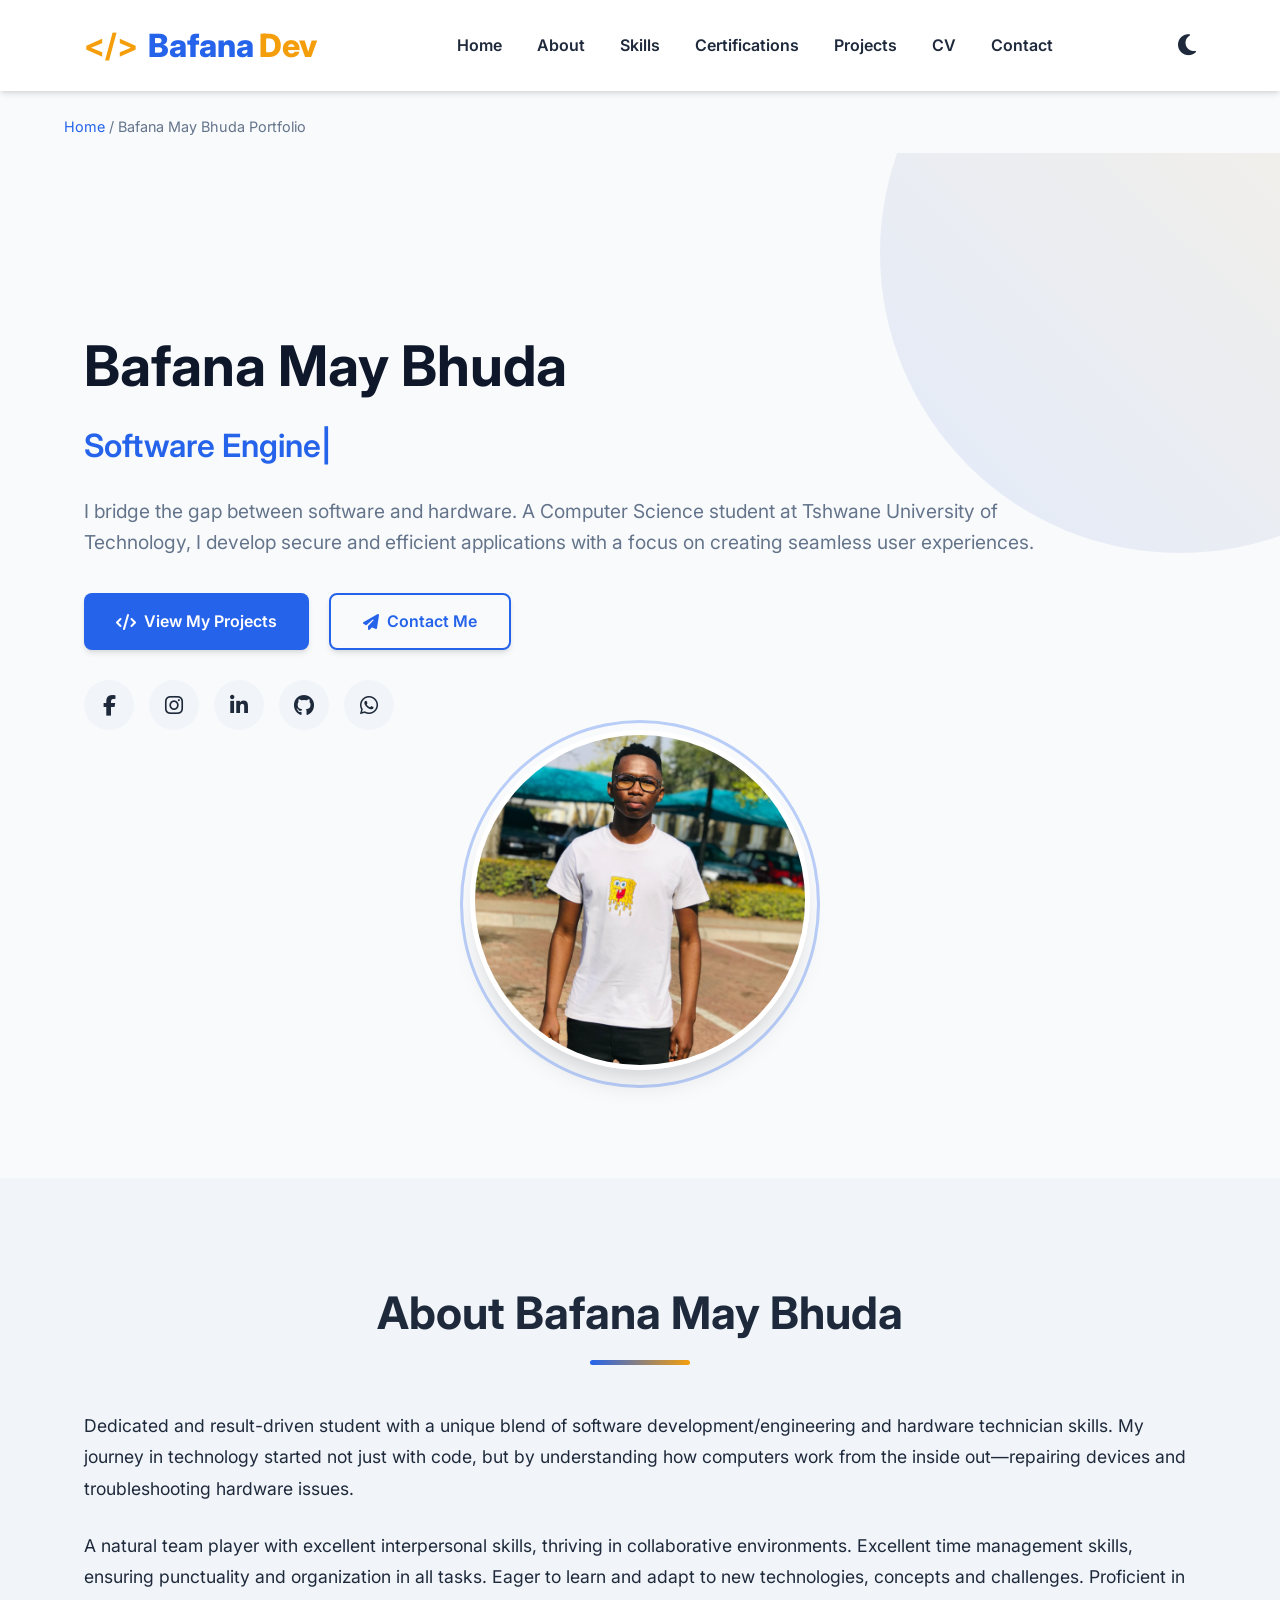
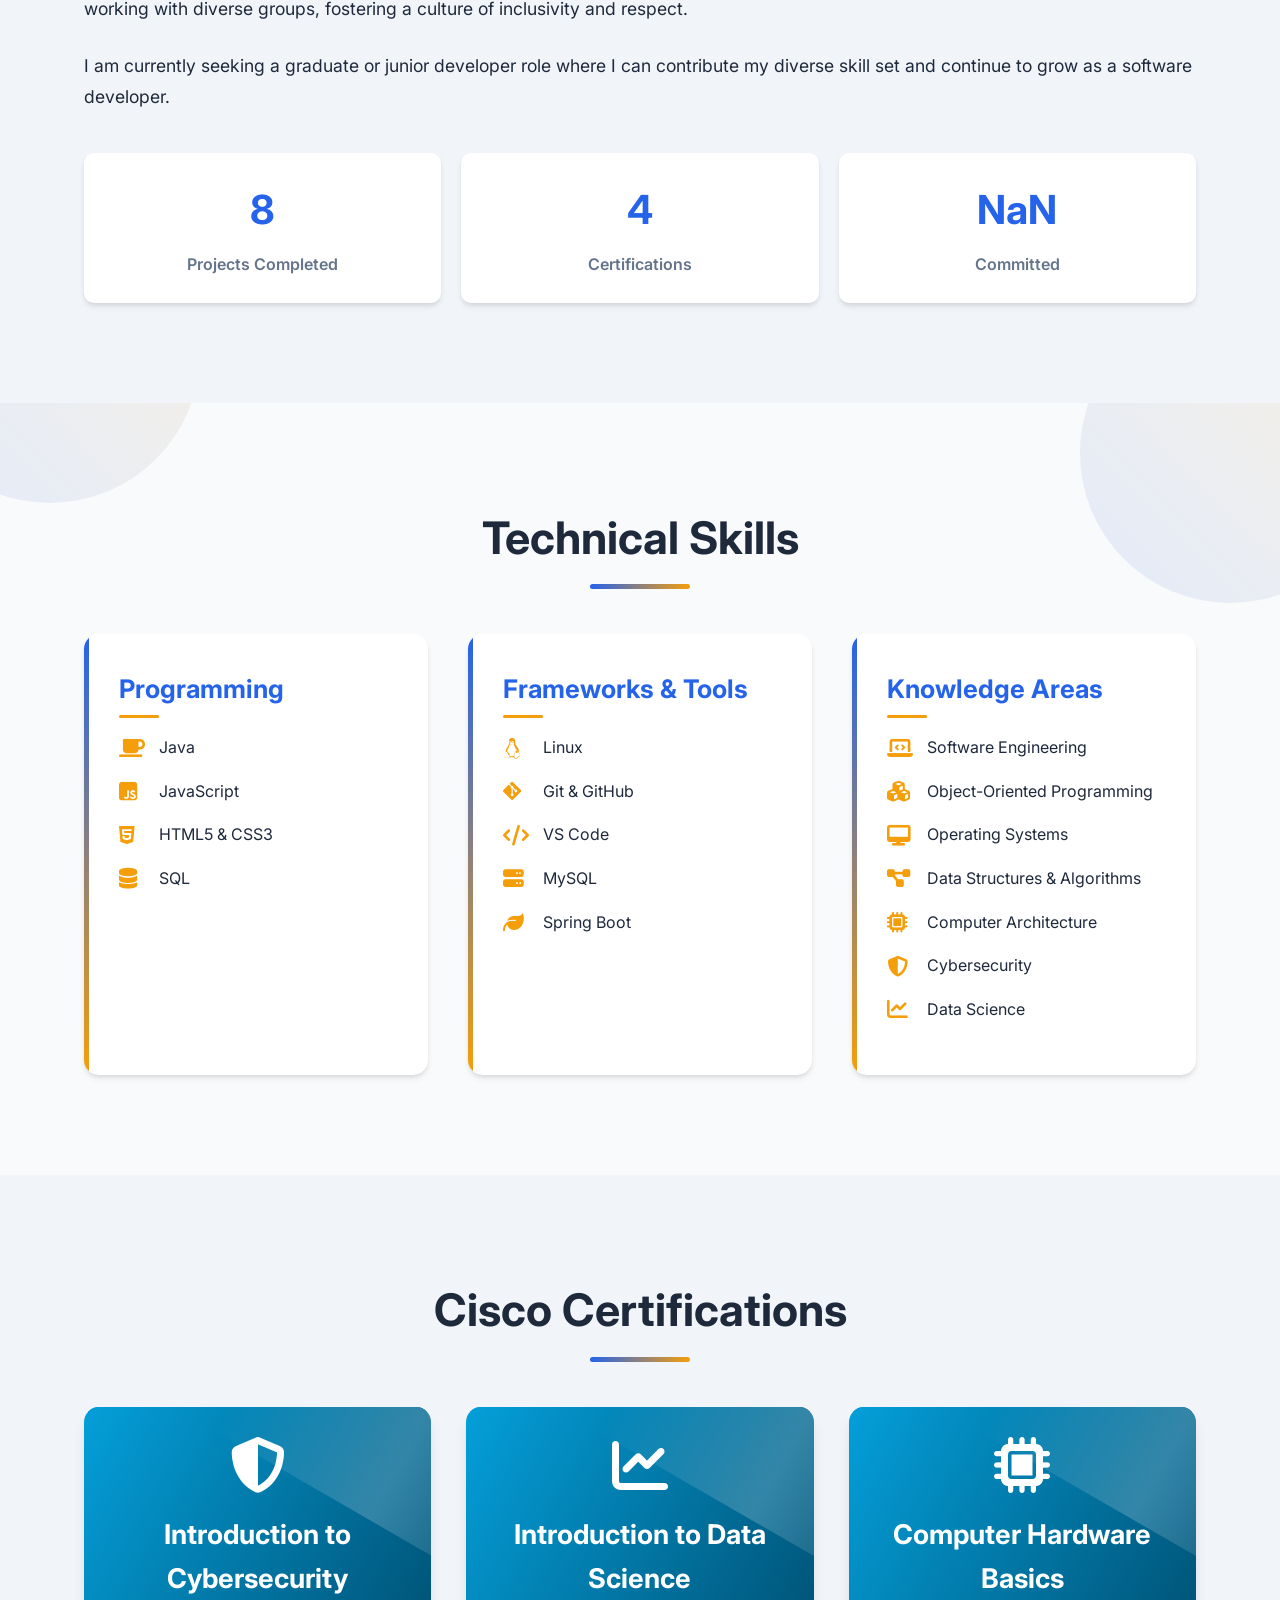
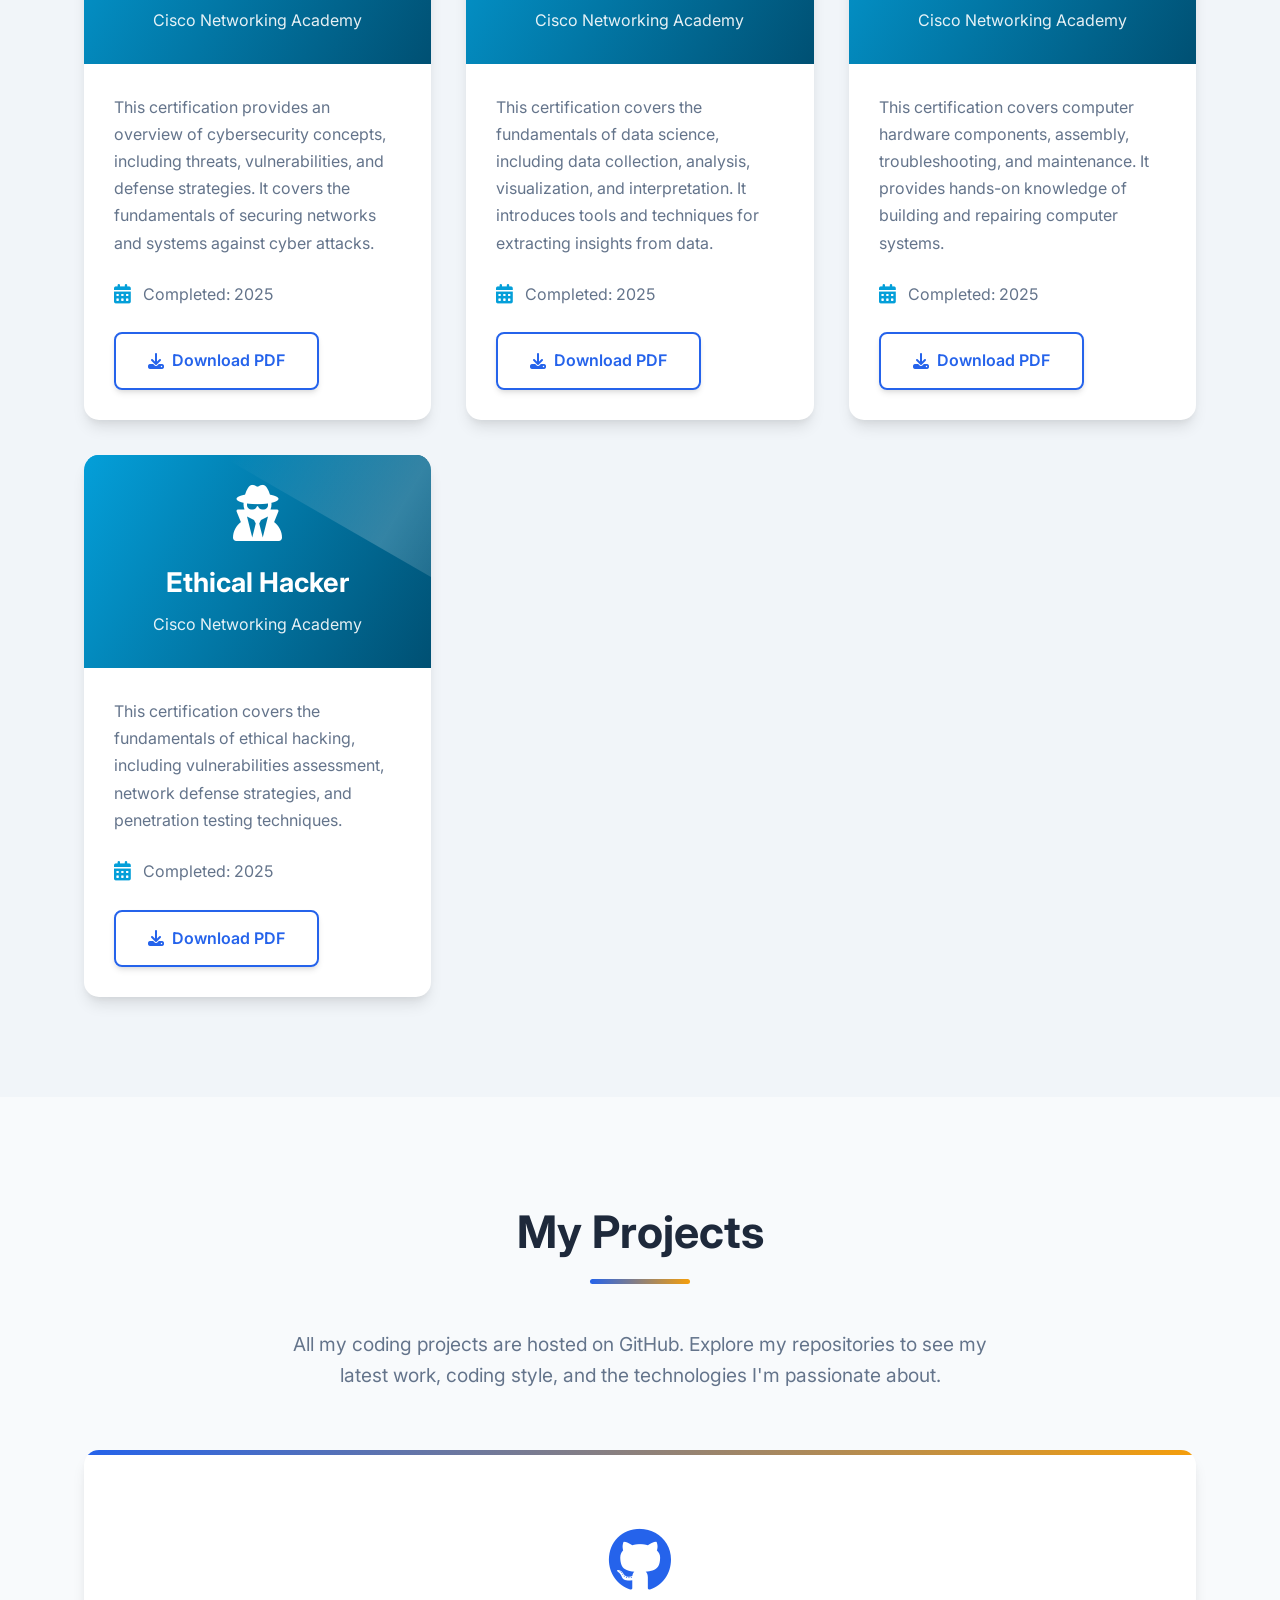
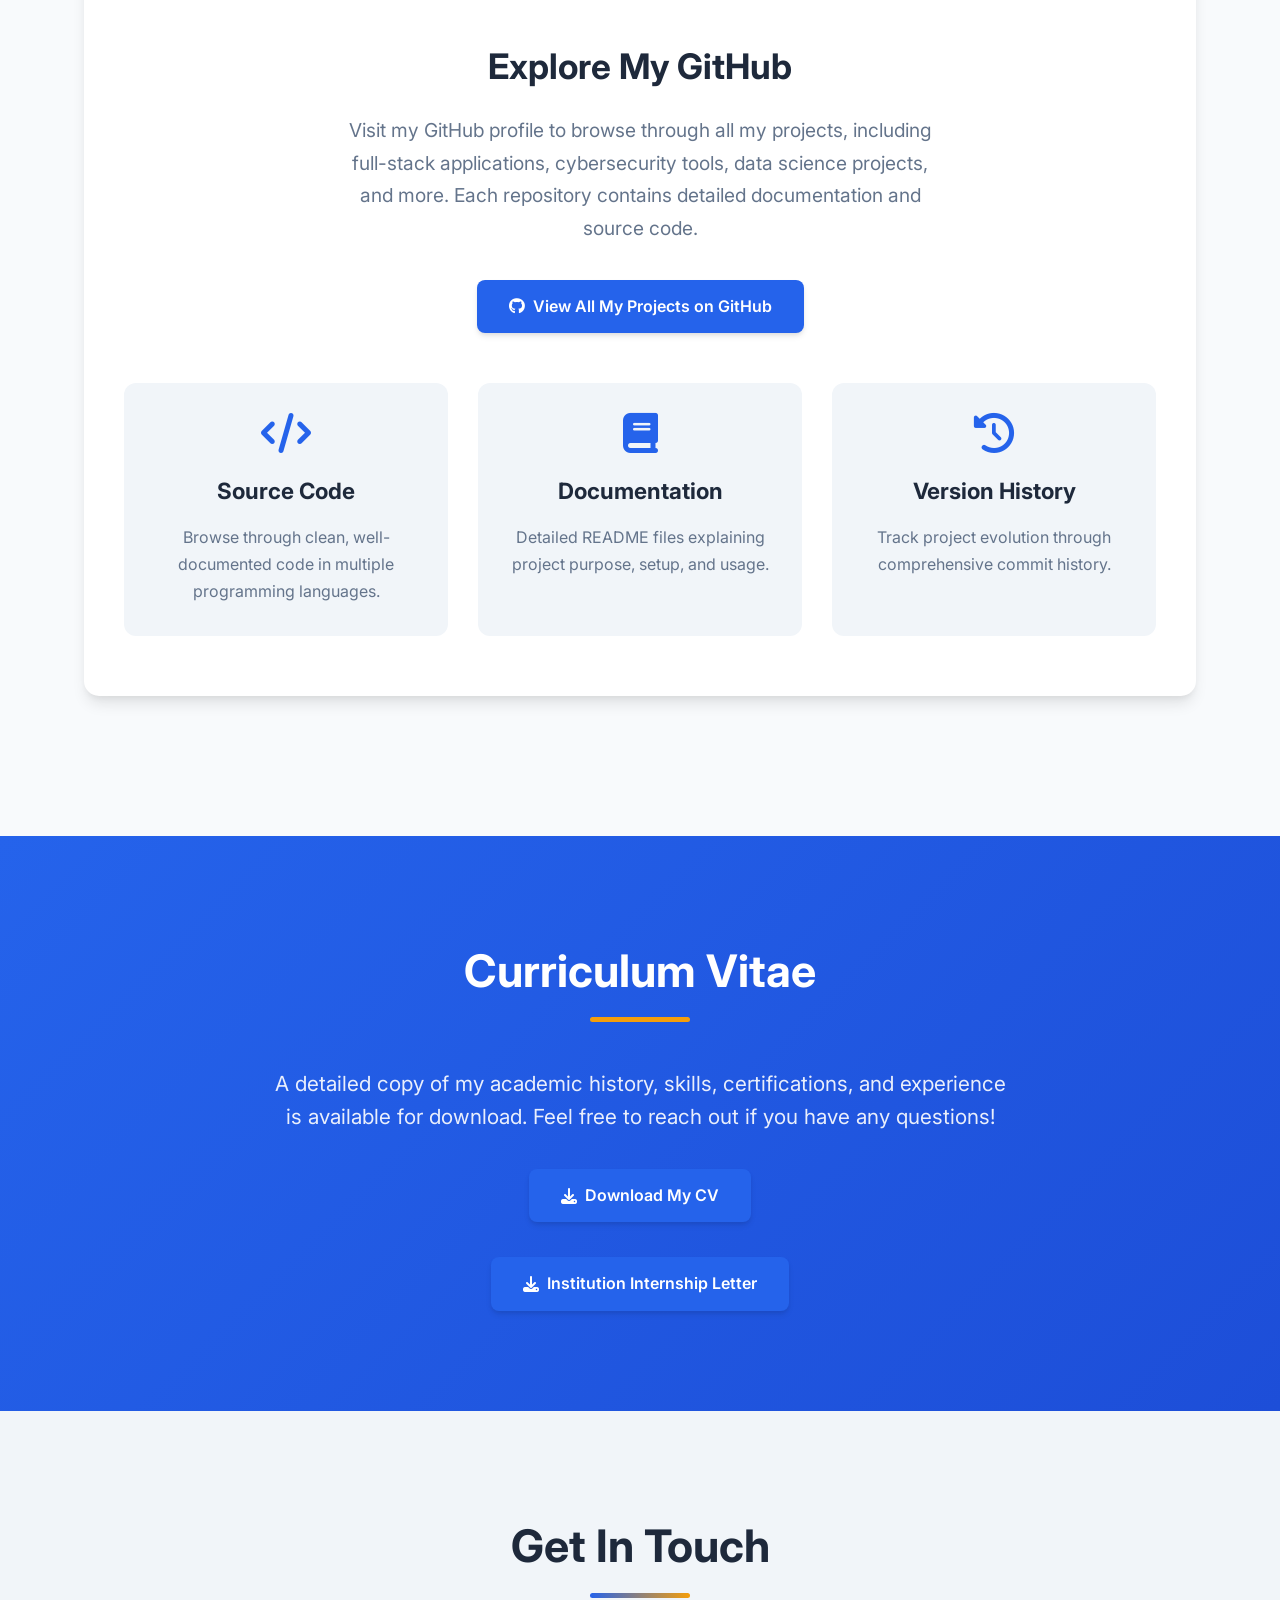
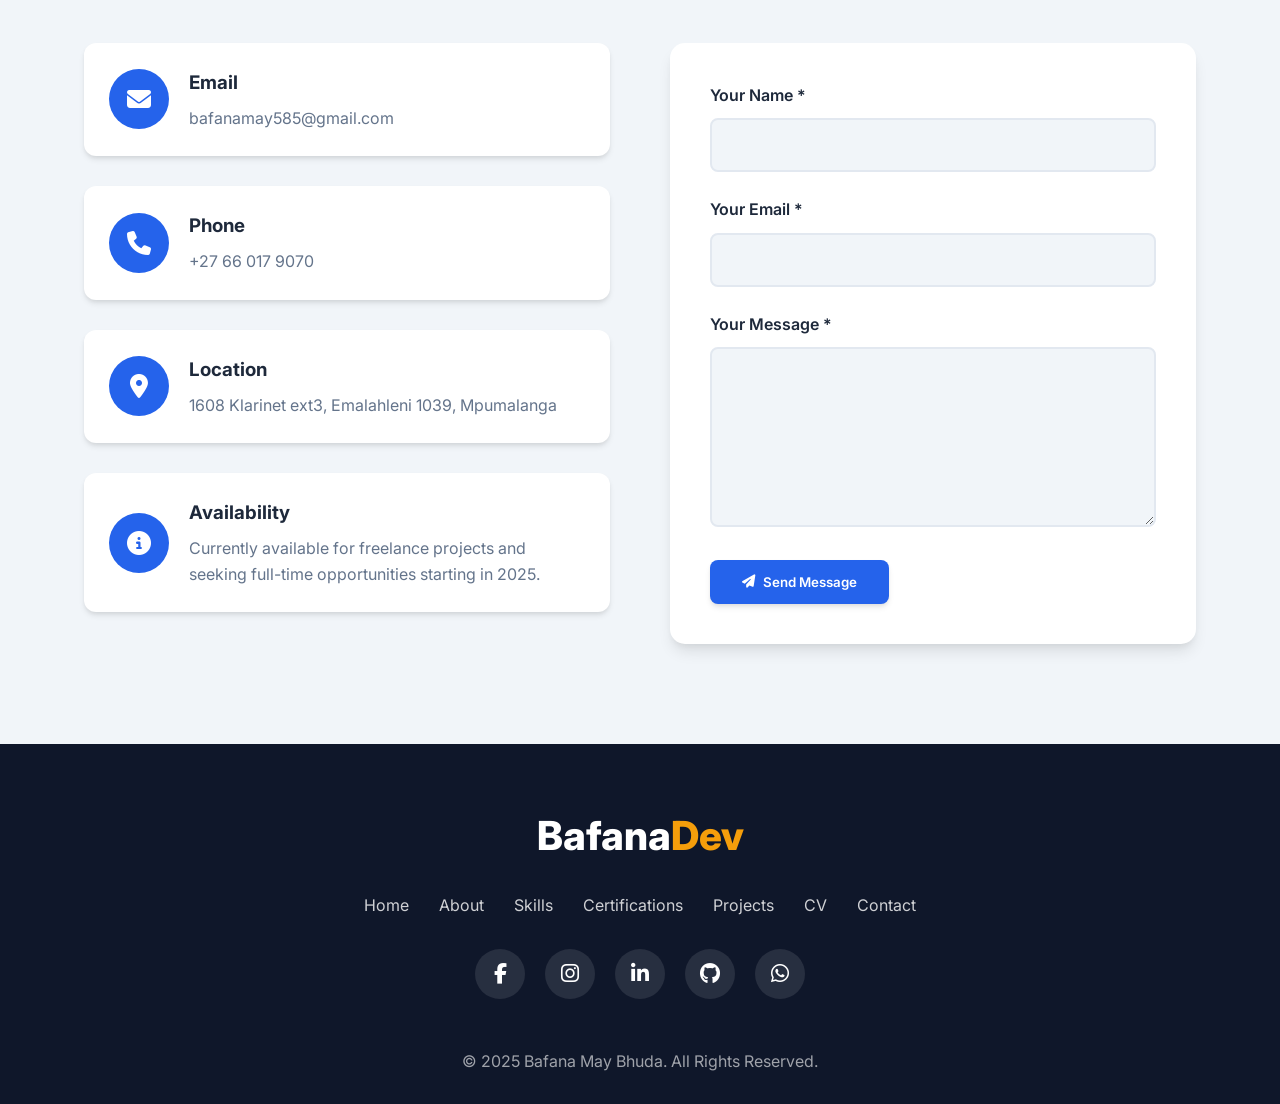
==== commit 8db27e8b: "Update index.html" ====
--- a/index.html
+++ b/index.html
@@ -1835,6 +1835,7 @@
             "Database Administrator",
             "Software Developer",
             "System Administrator",
+            "ICT Technician",
             "Problem Solver",
             "Tech Innovator"
         ];
@@ -2095,3 +2096,4 @@
 
 
 
+
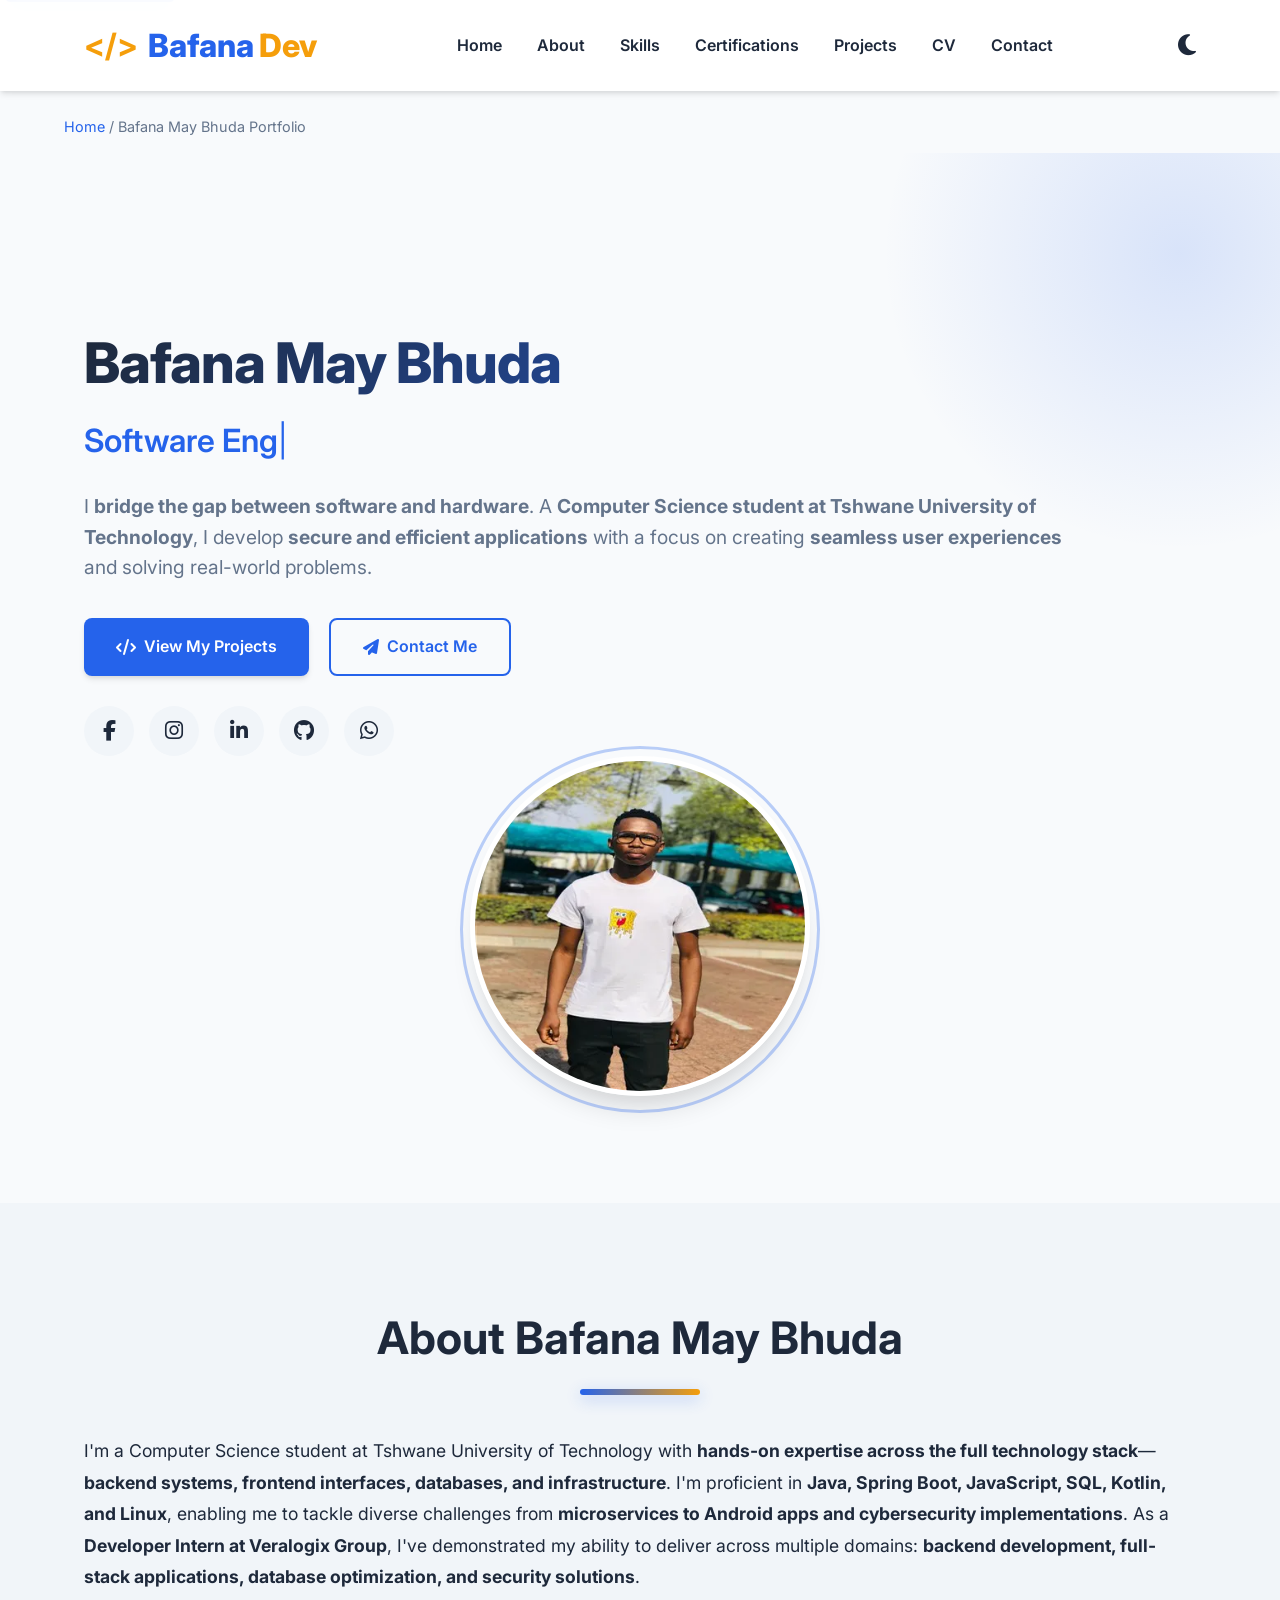
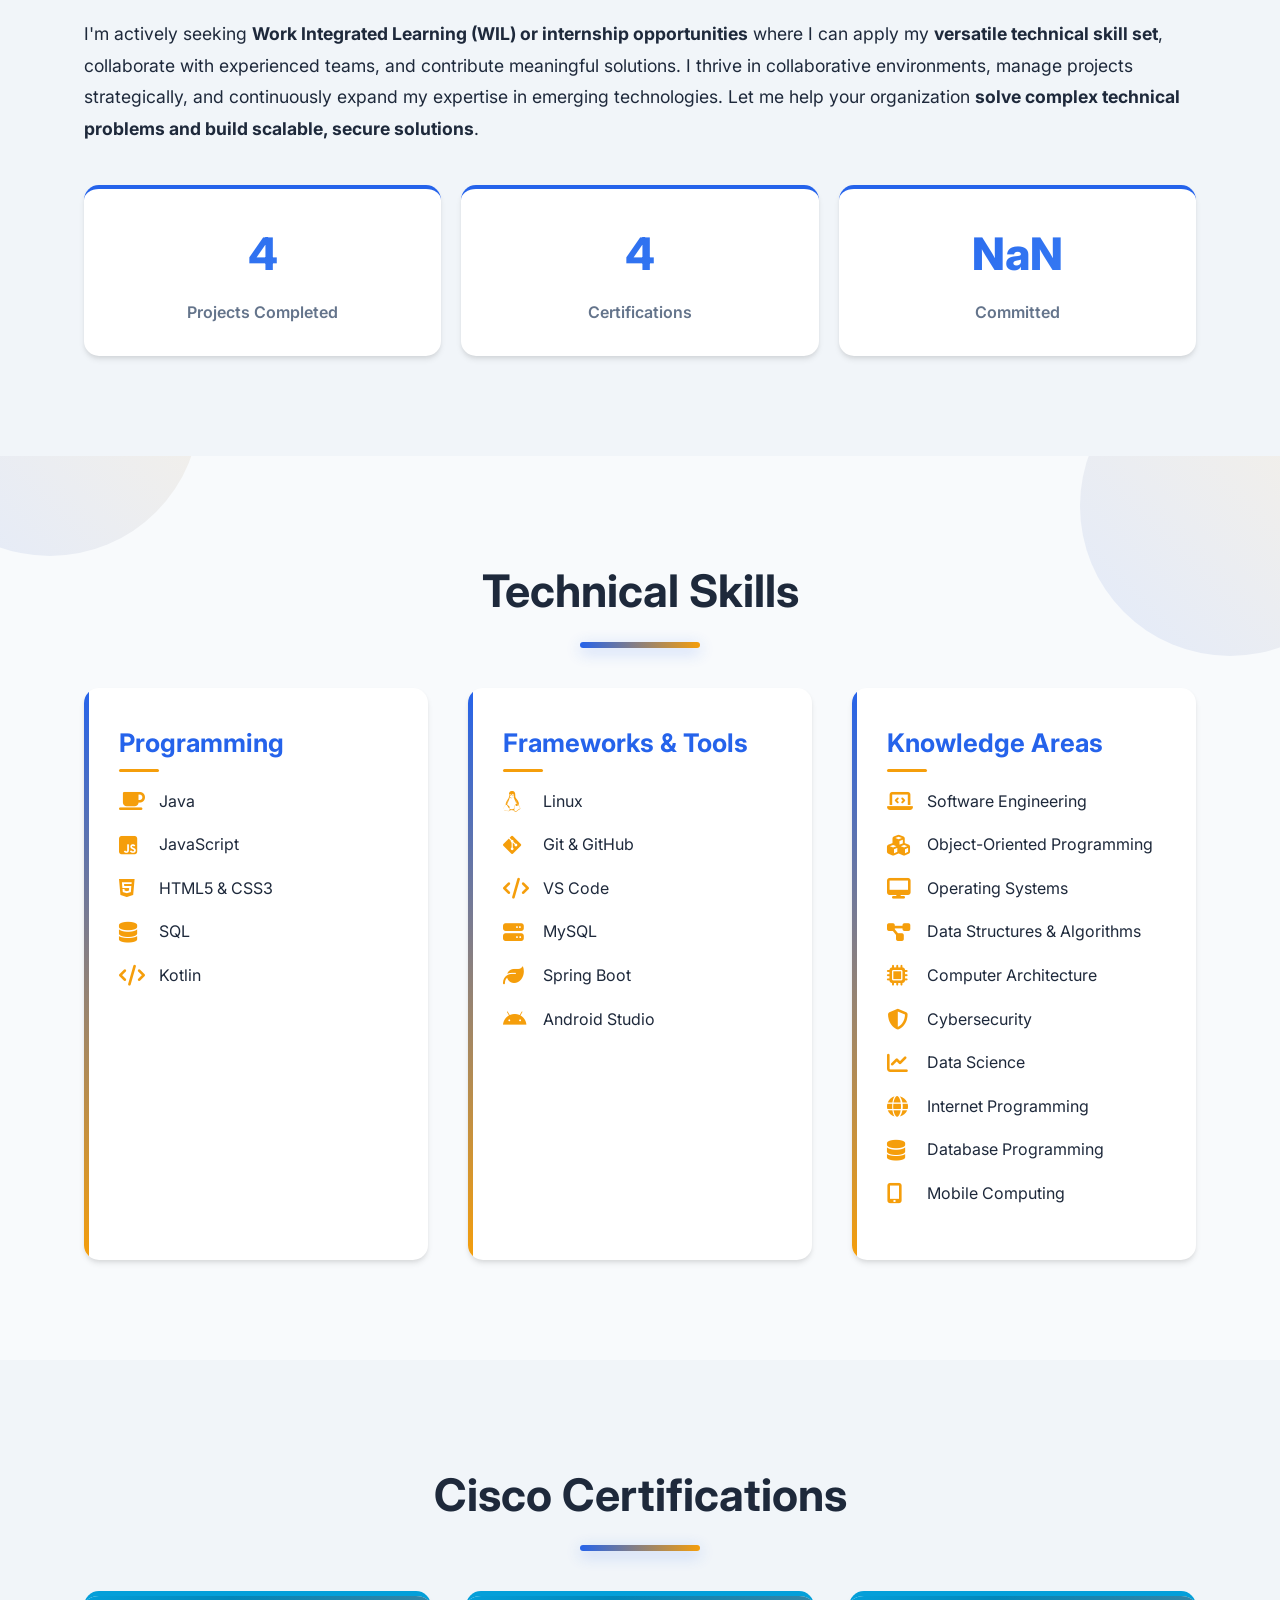
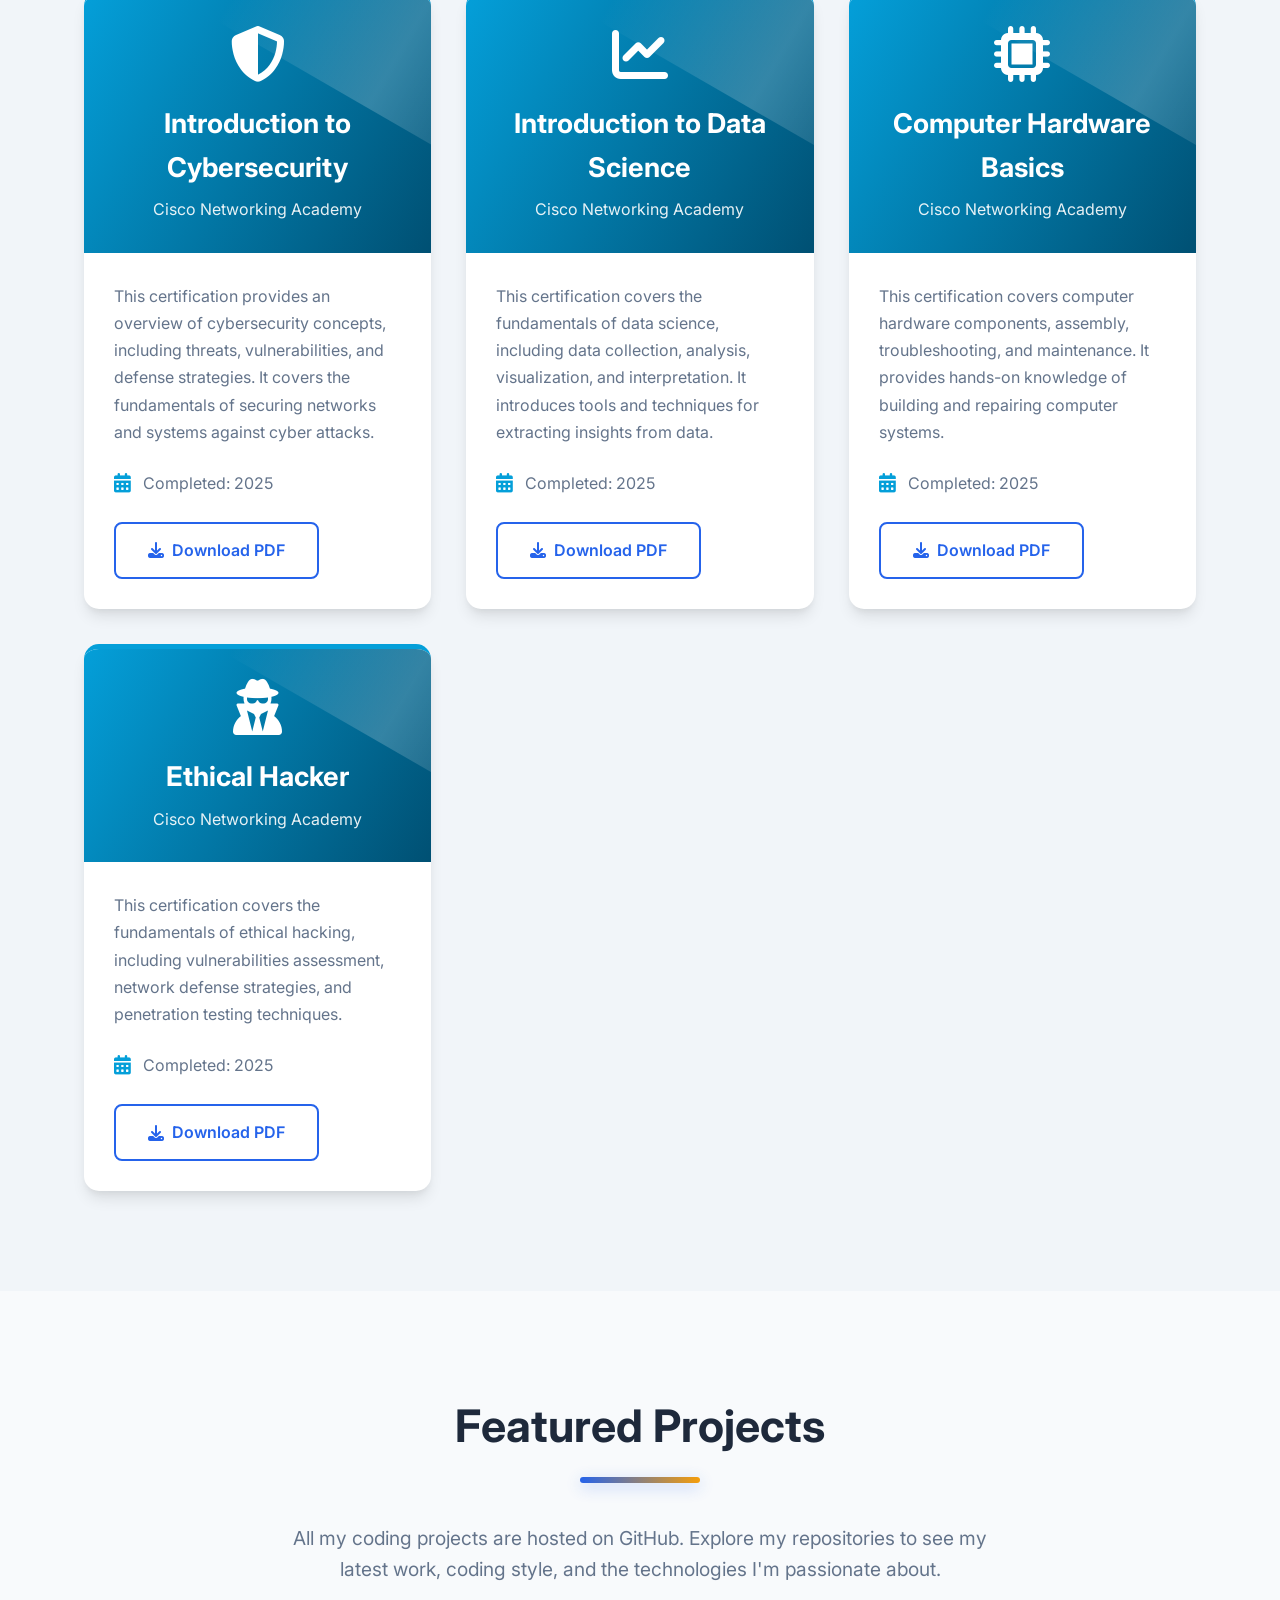
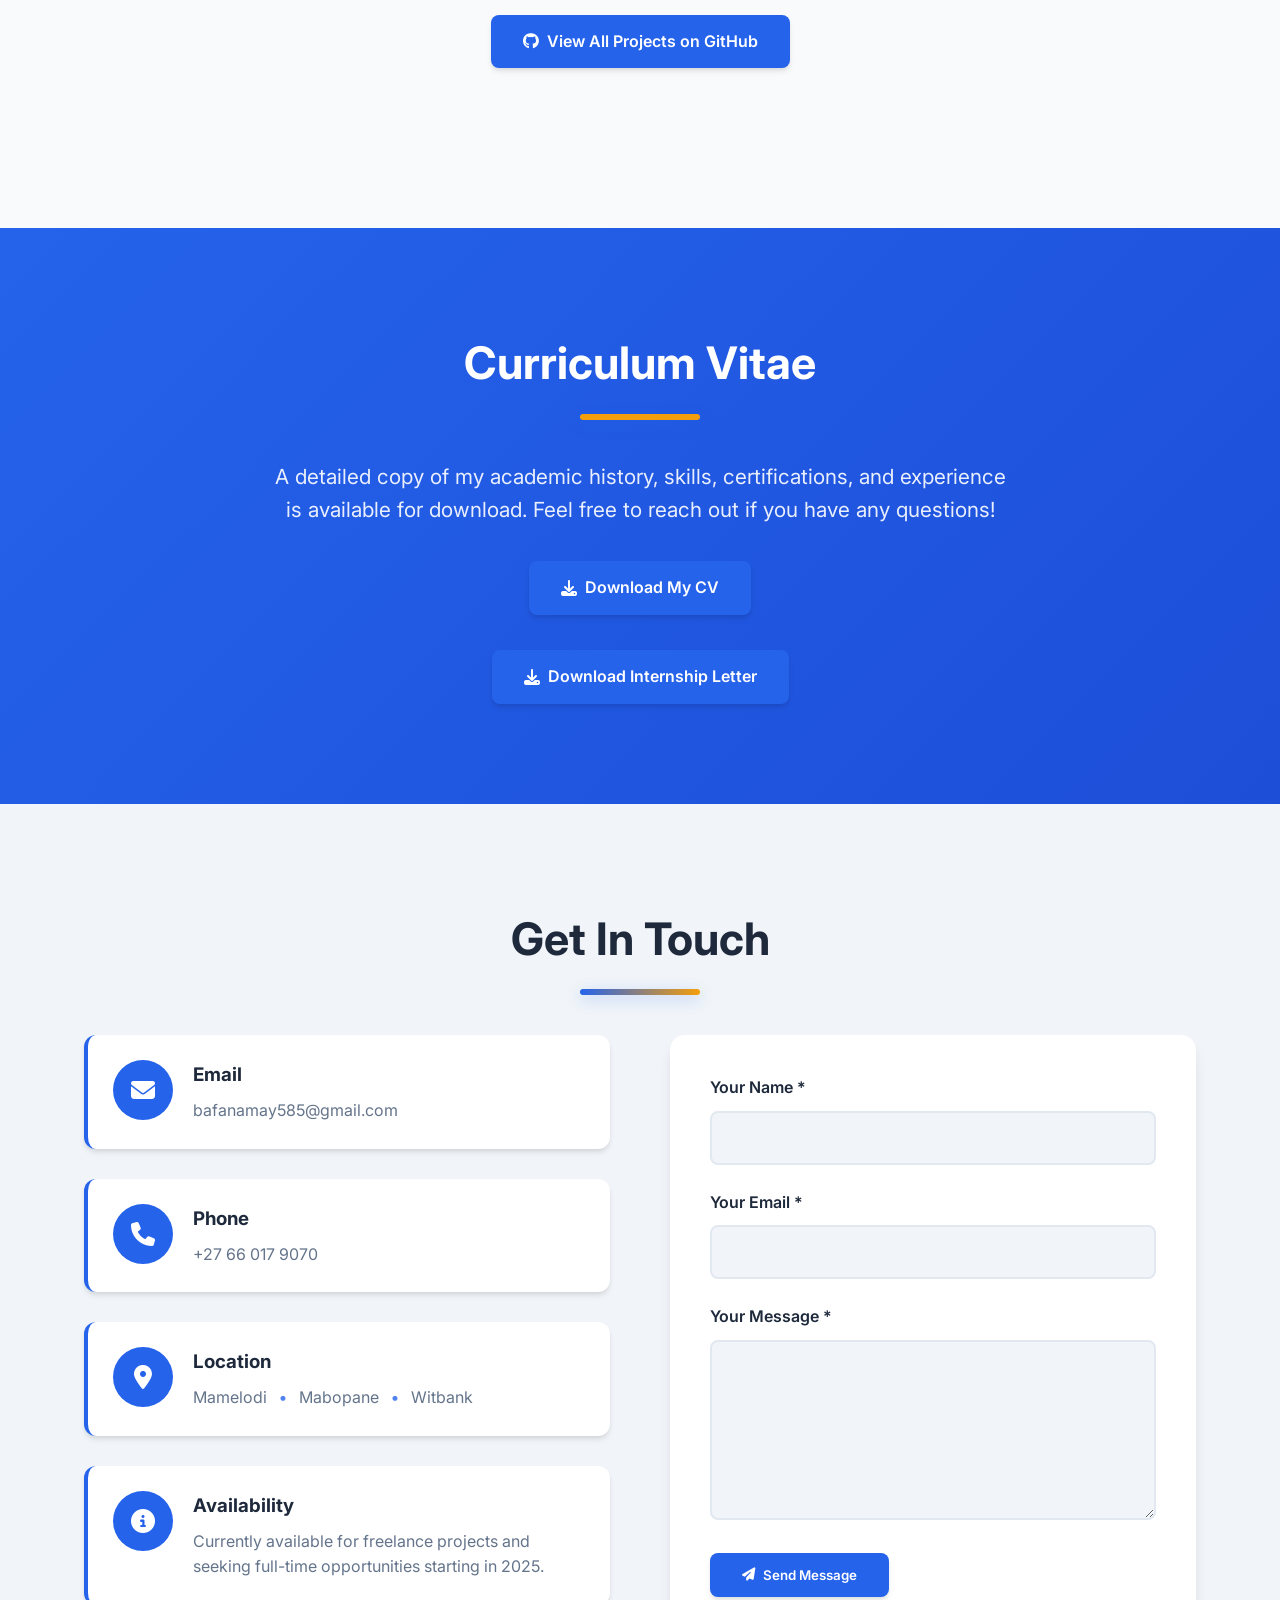
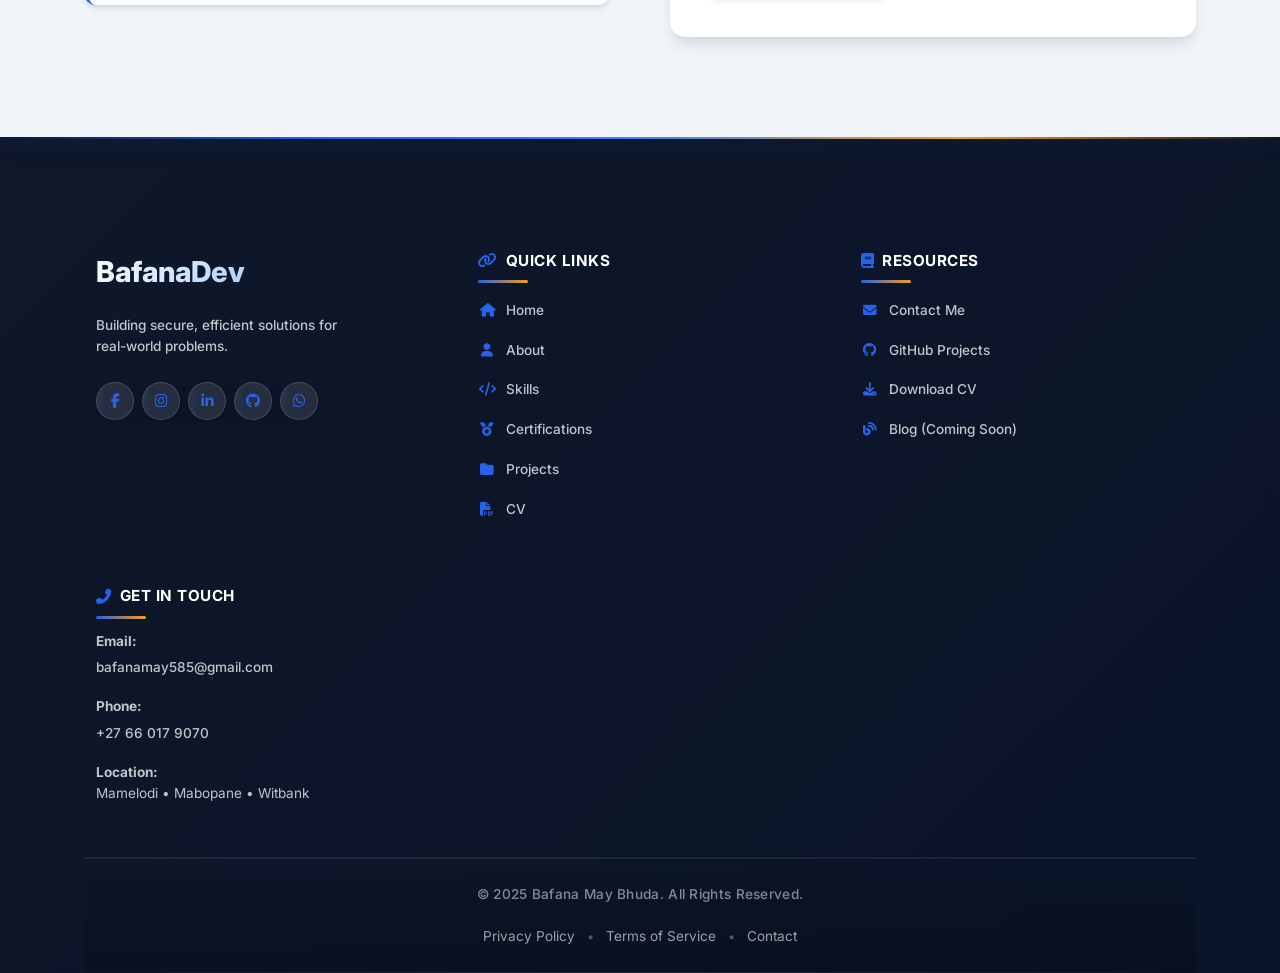
==== commit 1ae5fb62: "Add files via upload" ====
--- a/index.html
+++ b/index.html
@@ -1,2099 +1,837 @@
-<!DOCTYPE html>
+<!doctype html>
 <html lang="en">
-<head>
-    <meta charset="UTF-8">
-    <meta name="viewport" content="width=device-width, initial-scale=1.0">
-    <title>Bafana May Bhuda | Computer Scientist & Full-Stack Developer | Portfolio</title>
-    <meta name="description" content="Portfolio of Bafana May Bhuda, a Computer Science student and Developer skilled in Java, Spring Boot, Cybersecurity, and Data Science. Explore my projects and get in touch.">
-    <meta name="keywords" content="Bafana May Bhuda, Bafana Bhuda, Java Developer, Cybersecurity, Data Science, Tshwane University, Portfolio, Full-Stack Developer">
-    <meta name="author" content="Bafana May Bhuda">
-    
-    <link rel="canonical" href="https://bafanamaybhuda.com">
-    
-    <meta property="og:title" content="Bafana May Bhuda | Computer Scientist & Full-Stack Developer">
-    <meta property="og:description" content="Portfolio of Bafana May Bhuda, a Computer Science student and Developer skilled in Java, Spring Boot, Cybersecurity, and Data Science.">
-    <meta property="og:image" content="https://bafanamaybhuda.com/images/profile.jpg">
-    <meta property="og:url" content="https://bafanamaybhuda.com">
-    <meta property="og:type" content="website">
-    
-    <meta name="twitter:card" content="summary_large_image">
-    <meta name="twitter:title" content="Bafana May Bhuda | Computer Scientist & Full-Stack Developer">
-    <meta name="twitter:description" content="Portfolio of Bafana May Bhuda, a Computer Science student and Developer.">
-    <meta name="twitter:image" content="https://bafanamaybhuda.com/images/profile.jpg">
-    
+  <head>
+    <meta charset="UTF-8" />
+    <meta name="viewport" content="width=device-width, initial-scale=1.0" />
+    <title>
+      Bafana May Bhuda | Computer Scientist & Full-Stack Developer | Portfolio
+    </title>
+    <meta
+      name="description"
+      content="Portfolio of Bafana May Bhuda, a Computer Science student and Developer skilled in Java, Spring Boot, Cybersecurity, and Data Science. Explore my projects and get in touch."
+    />
+    <meta
+      name="keywords"
+      content="Bafana May Bhuda, Bafana Bhuda, Java Developer, Cybersecurity, Data Science, Tshwane University, Portfolio, Full-Stack Developer, Kotlin, Android Studio, Spring Boot, MySQL, JavaScript, HTML5, CSS3"
+    />
+    <meta name="author" content="Bafana May Bhuda" />
+
+    <link rel="canonical" href="https://bafanamaybhuda.com" />
+
+    <meta
+      property="og:title"
+      content="Bafana May Bhuda | Computer Scientist & Full-Stack Developer"
+    />
+    <meta
+      property="og:description"
+      content="Portfolio of Bafana May Bhuda, a Computer Science student and Developer skilled in Java, Spring Boot, Cybersecurity, and Data Science."
+    />
+    <meta
+      property="og:image"
+      content="https://bafanamaybhuda.com/images/profile.jpg"
+    />
+    <meta property="og:url" content="https://bafanamaybhuda.com" />
+    <meta property="og:type" content="website" />
+
+    <meta name="twitter:card" content="summary_large_image" />
+    <meta
+      name="twitter:title"
+      content="Bafana May Bhuda | Computer Scientist & Full-Stack Developer"
+    />
+    <meta
+      name="twitter:description"
+      content="Portfolio of Bafana May Bhuda, a Computer Science student and Developer."
+    />
+    <meta
+      name="twitter:image"
+      content="https://bafanamaybhuda.com/images/profile.jpg"
+    />
+
+    <!-- Google Analytics -->
+    <script
+      async
+      src="https://www.googletagmanager.com/gtag/js?id=YOUR_GA_MEASUREMENT_ID"
+    ></script>
+    <script>
+      window.dataLayer = window.dataLayer || [];
+      function gtag() {
+        dataLayer.push(arguments);
+      }
+      gtag("js", new Date());
+      gtag("config", "YOUR_GA_MEASUREMENT_ID");
+    </script>
+
     <script type="application/ld+json">
-    {
-      "@context": "https://schema.org",
-      "@type": "Person",
-      "name": "Bafana May Bhuda",
-      "url": "https://bafanamaybhuda.com",
-      "image": "https://bafanamaybhuda.com/images/profile.jpg",
-      "jobTitle": "Computer Science Student & Developer",
-      "alumniOf": {
-        "@type": "CollegeOrUniversity",
-        "name": "Tshwane University of Technology"
-      },
-      "knowsAbout": ["Java", "Spring Boot", "Cybersecurity", "Data Science", "SQL", "Linux"],
-      "hasCredential": [
-        "Cisco Introduction to Cybersecurity",
-        "Cisco Introduction to Data Science", 
-        "Cisco Computer Hardware Basics"
-      ],
-      "description": "Computer Science student and Developer skilled in Java, Spring Boot, Cybersecurity, and Data Science.",
-      "email": "mailto:bafanamay585@gmail.com",
-      "telephone": "+27-66-017-9070",
-      "sameAs": [
-        "https://github.com/bafanamaybhuda",
-        "https://linkedin.com/in/bafanamaybhuda",
-        "https://facebook.com/bafana.meibhuda",
-        "https://instagram.com/bafana_ace"
-      ]
-    }
+      {
+        "@context": "https://schema.org",
+        "@type": "Person",
+        "name": "Bafana May Bhuda",
+        "url": "https://bafanamaybhuda.com",
+        "image": "https://bafanamaybhuda.com/images/profile.jpg",
+        "jobTitle": "Computer Science Student & Developer",
+        "alumniOf": {
+          "@type": "CollegeOrUniversity",
+          "name": "Tshwane University of Technology"
+        },
+        "knowsAbout": [
+          "Java",
+          "Spring Boot",
+          "Cybersecurity",
+          "Data Science",
+          "SQL",
+          "Linux",
+          "Kotlin",
+          "Android Development",
+          "JavaScript",
+          "HTML5",
+          "CSS3",
+          "Database Programming",
+          "Internet Programming",
+          "Mobile Computing"
+        ],
+        "hasCredential": [
+          "Cisco Introduction to Cybersecurity",
+          "Cisco Introduction to Data Science",
+          "Cisco Computer Hardware Basics"
+        ],
+        "description": "Computer Science student and Developer skilled in Java, Spring Boot, Cybersecurity, and Data Science.",
+        "email": "mailto:bafanamay585@gmail.com",
+        "telephone": "+27-66-017-9070",
+        "sameAs": [
+          "https://github.com/bafanamaybhuda",
+          "https://linkedin.com/in/bafanamaybhuda",
+          "https://facebook.com/bafana.meibhuda",
+          "https://instagram.com/bafana_ace"
+        ]
+      }
     </script>
-    
-    <link rel="stylesheet" href="https://cdnjs.cloudflare.com/ajax/libs/font-awesome/6.4.0/css/all.min.css">
-    <link href="https://fonts.googleapis.com/css2?family=Inter:wght@300;400;500;600;700&display=swap" rel="stylesheet">
-    <style>
-        :root {
-            --primary: #2563eb;
-            --primary-dark: #1d4ed8;
-            --secondary: #3b82f6;
-            --dark: #1e293b;
-            --darker: #0f172a;
-            --light: #f8fafc;
-            --lighter: #f1f5f9;
-            --gray: #64748b;
-            --accent: #f59e0b;
-            --accent-dark: #d97706;
-            --success: #10b981;
-            --error: #ef4444;
-            --cisco-blue: #049fd9;
-            --transition: all 0.3s cubic-bezier(0.25, 0.8, 0.25, 1);
-            --shadow-sm: 0 1px 2px 0 rgba(0, 0, 0, 0.05);
-            --shadow: 0 4px 6px -1px rgba(0, 0, 0, 0.1), 0 2px 4px -1px rgba(0, 0, 0, 0.06);
-            --shadow-lg: 0 10px 15px -3px rgba(0, 0, 0, 0.1), 0 4px 6px -2px rgba(0, 0, 0, 0.05);
-            --shadow-xl: 0 20px 25px -5px rgba(0, 0, 0, 0.1), 0 10px 10px -5px rgba(0, 0, 0, 0.04);
-        }
-        
-        * {
-            margin: 0;
-            padding: 0;
-            box-sizing: border-box;
-            font-family: 'Inter', sans-serif;
-        }
-        
-        html {
-            scroll-behavior: smooth;
-        }
-        
-        body {
-            background-color: var(--light);
-            color: var(--dark);
-            line-height: 1.6;
-            overflow-x: hidden;
-        }
-        
-        .container {
-            width: 90%;
-            max-width: 1200px;
-            margin: 0 auto;
-            padding: 0 20px;
-        }
-        
-        section {
-            padding: 100px 0;
-        }
-        
-        .section-title {
-            text-align: center;
-            margin-bottom: 60px;
-            font-size: 2.8rem;
-            font-weight: 700;
-            color: var(--dark);
-            position: relative;
-        }
-        
-        .section-title::after {
-            content: '';
-            position: absolute;
-            bottom: -15px;
-            left: 50%;
-            transform: translateX(-50%);
-            width: 100px;
-            height: 5px;
-            background: linear-gradient(90deg, var(--primary), var(--accent));
-            border-radius: 10px;
-        }
-        
-        .btn {
-            display: inline-flex;
-            align-items: center;
-            gap: 8px;
-            padding: 14px 32px;
-            background: var(--primary);
-            color: white;
-            border-radius: 8px;
-            text-decoration: none;
-            font-weight: 600;
-            transition: var(--transition);
-            border: none;
-            cursor: pointer;
-            position: relative;
-            overflow: hidden;
-            z-index: 1;
-            box-shadow: var(--shadow);
-        }
-        
-        .btn::before {
-            content: '';
-            position: absolute;
-            top: 0;
-            left: 0;
-            width: 0%;
-            height: 100%;
-            background: var(--primary-dark);
-            transition: var(--transition);
-            z-index: -1;
-        }
-        
-        .btn:hover::before {
-            width: 100%;
-        }
-        
-        .btn:hover {
-            transform: translateY(-3px);
-            box-shadow: var(--shadow-lg);
-        }
-        
-        .btn-outline {
-            background: transparent;
-            border: 2px solid var(--primary);
-            color: var(--primary);
-        }
-        
-        .btn-outline::before {
-            background: var(--primary);
-        }
-        
-        .btn-outline:hover {
-            color: white;
-        }
-        
-        .btn-cisco {
-            background: var(--cisco-blue);
-            box-shadow: 0 4px 6px rgba(4, 159, 217, 0.2);
-        }
-        
-        .btn-cisco::before {
-            background: #0386b7;
-        }
-        
-        .btn-cisco:hover {
-            box-shadow: 0 10px 20px rgba(4, 159, 217, 0.3);
-        }
-        
-        header {
-            background: rgba(255, 255, 255, 0.95);
-            box-shadow: var(--shadow);
-            position: fixed;
-            width: 100%;
-            top: 0;
-            z-index: 1000;
-            backdrop-filter: blur(10px);
-            transition: var(--transition);
-        }
-        
-        header.scrolled {
-            padding: 5px 0;
-        }
-        
-        nav {
-            display: flex;
-            justify-content: space-between;
-            align-items: center;
-            padding: 20px 0;
-        }
-        
-        .logo {
-            font-size: 2rem;
-            font-weight: 800;
-            color: var(--primary);
-            display: flex;
-            align-items: center;
-        }
-        
-        .logo span {
-            color: var(--accent);
-            margin-left: 5px;
-        }
-        
-        .logo::before {
-            content: '</>';
-            margin-right: 10px;
-            color: var(--accent);
-            font-weight: 700;
-        }
-        
-        .nav-links {
-            display: flex;
-            list-style: none;
-        }
-        
-        .nav-links li {
-            margin-left: 35px;
-            position: relative;
-        }
-        
-        .nav-links a {
-            text-decoration: none;
-            color: var(--dark);
-            font-weight: 600;
-            transition: var(--transition);
-            padding: 5px 0;
-            position: relative;
-        }
-        
-        .nav-links a::after {
-            content: '';
-            position: absolute;
-            bottom: 0;
-            left: 0;
-            width: 0;
-            height: 2px;
-            background: var(--primary);
-            transition: var(--transition);
-        }
-        
-        .nav-links a:hover::after {
-            width: 100%;
-        }
-        
-        .nav-links a:hover {
-            color: var(--primary);
-        }
-        
-        .hamburger {
-            display: none;
-            cursor: pointer;
-            background: none;
-            border: none;
-            font-size: 1.5rem;
-            color: var(--dark);
-            z-index: 1001;
-        }
-        
-        .hero {
-            padding-top: 180px;
-            padding-bottom: 100px;
-            display: flex;
-            align-items: center;
-            gap: 60px;
-            position: relative;
-            overflow: hidden;
-            min-height: 100vh;
-        }
-        
-        .hero::before {
-            content: '';
-            position: absolute;
-            top: -200px;
-            right: -200px;
-            width: 600px;
-            height: 600px;
-            background: linear-gradient(45deg, rgba(37, 99, 235, 0.1), rgba(245, 158, 11, 0.1));
-            border-radius: 50%;
-            z-index: -1;
-        }
-        
-        .hero-content {
-            flex: 1;
-            animation: fadeIn 1s ease-out;
-        }
-        
-        .hero-image {
-            flex: 1;
-            text-align: center;
-            position: relative;
-            animation: fadeInRight 1s ease-out;
-        }
-        
-        .profile-img-container {
-            position: relative;
-            display: inline-block;
-        }
-        
-        .profile-img-container::before {
-            content: '';
-            position: absolute;
-            top: -10px;
-            left: -10px;
-            right: -10px;
-            bottom: -10px;
-            border: 3px solid var(--primary);
-            border-radius: 50%;
-            opacity: 0.3;
-            animation: pulse 2s infinite;
-        }
-        
-        @keyframes pulse {
-            0% {
-                transform: scale(1);
-                opacity: 0.3;
-            }
-            50% {
-                transform: scale(1.05);
-                opacity: 0.5;
-            }
-            100% {
-                transform: scale(1);
-                opacity: 0.3;
-            }
-        }
-        
-        .hero-image img {
-            width: 340px;
-            height: 340px;
-            border-radius: 50%;
-            object-fit: cover;
-            border: 5px solid white;
-            box-shadow: var(--shadow-xl);
-            transition: var(--transition);
-        }
-        
-        .profile-img-container:hover img {
-            transform: scale(1.03);
-            box-shadow: 0 25px 50px rgba(0, 0, 0, 0.3);
-        }
-        
-        .hero-social-links {
-            display: flex;
-            gap: 15px;
-            margin-top: 30px;
-        }
-        
-        .hero-social-links a {
-            width: 50px;
-            height: 50px;
-            border-radius: 50%;
-            background: var(--lighter);
-            display: flex;
-            align-items: center;
-            justify-content: center;
-            color: var(--dark);
-            text-decoration: none;
-            transition: var(--transition);
-            font-size: 1.3rem;
-            position: relative;
-            overflow: hidden;
-        }
-        
-        .hero-social-links a::before {
-            content: '';
-            position: absolute;
-            top: 0;
-            left: 0;
-            width: 100%;
-            height: 0;
-            background: var(--primary);
-            transition: var(--transition);
-            z-index: -1;
-        }
-        
-        .hero-social-links a:hover::before {
-            height: 100%;
-        }
-        
-        .hero-social-links a:hover {
-            color: white;
-            transform: translateY(-5px);
-            box-shadow: var(--shadow-lg);
-        }
-        
-        .hero h1 {
-            font-size: 3.5rem;
-            margin-bottom: 20px;
-            color: var(--darker);
-            line-height: 1.2;
-        }
-        
-        .hero h2 {
-            font-size: 2rem;
-            color: var(--primary);
-            margin-bottom: 25px;
-            font-weight: 600;
-        }
-        
-        .hero-typing {
-            min-height: 2.5rem;
-            margin-bottom: 25px;
-        }
-        
-        .hero p {
-            font-size: 1.2rem;
-            margin-bottom: 35px;
-            color: var(--gray);
-            max-width: 90%;
-        }
-        
-        .hero-buttons {
-            display: flex;
-            gap: 20px;
-            margin-bottom: 30px;
-        }
-        
-        .about {
-            background: var(--lighter);
-            position: relative;
-        }
-        
-        .about::before {
-            content: '';
-            position: absolute;
-            bottom: -100px;
-            left: -100px;
-            width: 300px;
-            height: 300px;
-            background: linear-gradient(45deg, rgba(37, 99, 235, 0.1), rgba(245, 158, 11, 0.1));
-            border-radius: 50%;
-            z-index: -1;
-        }
-        
-        .about-content {
-            display: flex;
-            gap: 60px;
-            align-items: center;
-        }
-        
-        .about-text {
-            flex: 2;
-        }
-        
-        .about-text p {
-            margin-bottom: 25px;
-            font-size: 1.1rem;
-            line-height: 1.8;
-        }
-        
-        .about-stats {
-            display: grid;
-            grid-template-columns: repeat(3, 1fr);
-            gap: 20px;
-            margin-top: 40px;
-        }
-        
-        .stat-box {
-            background: white;
-            padding: 25px;
-            border-radius: 10px;
-            text-align: center;
-            box-shadow: var(--shadow);
-            transition: var(--transition);
-        }
-        
-        .stat-box:hover {
-            transform: translateY(-5px);
-            box-shadow: var(--shadow-lg);
-        }
-        
-        .stat-number {
-            font-size: 2.5rem;
-            font-weight: 700;
-            color: var(--primary);
-            margin-bottom: 10px;
-        }
-        
-        .stat-text {
-            color: var(--gray);
-            font-weight: 600;
-        }
-        
-        .skills {
-            position: relative;
-        }
-        
-        .skills::after {
-            content: '';
-            position: absolute;
-            top: -100px;
-            right: -100px;
-            width: 300px;
-            height: 300px;
-            background: linear-gradient(45deg, rgba(37, 99, 235, 0.1), rgba(245, 158, 11, 0.1));
-            border-radius: 50%;
-            z-index: -1;
-        }
-        
-        .skills-container {
-            display: grid;
-            grid-template-columns: repeat(auto-fit, minmax(320px, 1fr));
-            gap: 40px;
-        }
-        
-        .skill-category {
-            background: white;
-            padding: 35px;
-            border-radius: 15px;
-            box-shadow: var(--shadow);
-            transition: var(--transition);
-            position: relative;
-            overflow: hidden;
-        }
-        
-        .skill-category::before {
-            content: '';
-            position: absolute;
-            top: 0;
-            left: 0;
-            width: 5px;
-            height: 100%;
-            background: linear-gradient(to bottom, var(--primary), var(--accent));
-        }
-        
-        .skill-category:hover {
-            transform: translateY(-5px);
-            box-shadow: var(--shadow-lg);
-        }
-        
-        .skill-category h3 {
-            color: var(--primary);
-            margin-bottom: 25px;
-            font-size: 1.6rem;
-            position: relative;
-            display: inline-block;
-        }
-        
-        .skill-category h3::after {
-            content: '';
-            position: absolute;
-            bottom: -8px;
-            left: 0;
-            width: 40px;
-            height: 3px;
-            background: var(--accent);
-            border-radius: 3px;
-        }
-        
-        .skills-list {
-            list-style: none;
-        }
-        
-        .skills-list li {
-            margin-bottom: 18px;
-            display: flex;
-            align-items: center;
-            transition: var(--transition);
-        }
-        
-        .skills-list li:hover {
-            transform: translateX(5px);
-        }
-        
-        .skills-list i {
-            color: var(--accent);
-            margin-right: 15px;
-            font-size: 1.3rem;
-            width: 25px;
-        }
-        
-        .certifications {
-            background: var(--lighter);
-            position: relative;
-        }
-        
-        .certifications-grid {
-            display: grid;
-            grid-template-columns: repeat(auto-fit, minmax(330px, 1fr));
-            gap: 35px;
-            margin-top: 40px;
-        }
-        
-        .certification-card {
-            background: white;
-            border-radius: 15px;
-            overflow: hidden;
-            box-shadow: var(--shadow-lg);
-            transition: var(--transition);
-            display: flex;
-            flex-direction: column;
-            position: relative;
-        }
-        
-        .certification-card::before {
-            content: '';
-            position: absolute;
-            top: 0;
-            left: 0;
-            width: 100%;
-            height: 5px;
-            background: linear-gradient(90deg, var(--cisco-blue), #005073);
-        }
-        
-        .certification-card:hover {
-            transform: translateY(-10px) rotate(1deg);
-            box-shadow: var(--shadow-xl);
-        }
-        
-        .certification-header {
-            background: linear-gradient(120deg, var(--cisco-blue), #005073);
-            padding: 30px 25px;
-            text-align: center;
-            color: white;
-            position: relative;
-            overflow: hidden;
-        }
-        
-        .certification-header::after {
-            content: '';
-            position: absolute;
-            top: -50%;
-            right: -50%;
-            width: 100%;
-            height: 100%;
-            background: linear-gradient(to right, transparent, rgba(255, 255, 255, 0.2), transparent);
-            transform: rotate(30deg);
-            transition: var(--transition);
-        }
-        
-        .certification-card:hover .certification-header::after {
-            animation: shine 1.5s ease;
-        }
-        
-        @keyframes shine {
-            0% { right: -50%; }
-            100% { right: 150%; }
-        }
-        
-        .certification-header i {
-            font-size: 3.5rem;
-            margin-bottom: 20px;
-            color: white;
-        }
-        
-        .certification-header h3 {
-            font-size: 1.7rem;
-            margin-bottom: 8px;
-        }
-        
-        .certification-header p {
-            opacity: 0.9;
-        }
-        
-        .certification-body {
-            padding: 30px;
-            flex-grow: 1;
-            display: flex;
-            flex-direction: column;
-        }
-        
-        .certification-body p {
-            margin-bottom: 25px;
-            color: var(--gray);
-            flex-grow: 1;
-            line-height: 1.7;
-        }
-        
-        .certification-date {
-            display: flex;
-            align-items: center;
-            margin-bottom: 25px;
-            color: var(--gray);
-        }
-        
-        .certification-date i {
-            margin-right: 12px;
-            color: var(--cisco-blue);
-            font-size: 1.2rem;
-        }
-        
-        .certification-actions {
-            display: flex;
-            gap: 15px;
-        }
-        
-        .projects {
-            position: relative;
-        }
-        
-        .projects-header {
-            text-align: center;
-            margin-bottom: 60px;
-        }
-        
-        .projects-header p {
-            font-size: 1.2rem;
-            color: var(--gray);
-            max-width: 700px;
-            margin: 0 auto 30px;
-        }
-        
-        .github-section {
-            background: white;
-            border-radius: 15px;
-            padding: 60px 40px;
-            box-shadow: var(--shadow-lg);
-            text-align: center;
-            margin-bottom: 40px;
-            position: relative;
-            overflow: hidden;
-        }
-        
-        .github-section::before {
-            content: '';
-            position: absolute;
-            top: 0;
-            left: 0;
-            width: 100%;
-            height: 5px;
-            background: linear-gradient(90deg, var(--primary), var(--accent));
-        }
-        
-        .github-icon {
-            font-size: 4rem;
-            color: var(--primary);
-            margin-bottom: 25px;
-        }
-        
-        .github-section h3 {
-            font-size: 2.2rem;
-            margin-bottom: 20px;
-            color: var(--dark);
-        }
-        
-        .github-section p {
-            font-size: 1.2rem;
-            color: var(--gray);
-            margin-bottom: 35px;
-            max-width: 600px;
-            margin-left: auto;
-            margin-right: auto;
-            line-height: 1.7;
-        }
-        
-        .github-features {
-            display: grid;
-            grid-template-columns: repeat(auto-fit, minmax(250px, 1fr));
-            gap: 30px;
-            margin-top: 50px;
-        }
-        
-        .github-feature {
-            background: var(--lighter);
-            padding: 30px 25px;
-            border-radius: 12px;
-            transition: var(--transition);
-            text-align: center;
-        }
-        
-        .github-feature:hover {
-            transform: translateY(-5px);
-            box-shadow: var(--shadow);
-        }
-        
-        .github-feature i {
-            font-size: 2.5rem;
-            color: var(--primary);
-            margin-bottom: 20px;
-        }
-        
-        .github-feature h4 {
-            font-size: 1.4rem;
-            margin-bottom: 15px;
-            color: var(--dark);
-        }
-        
-        .github-feature p {
-            font-size: 1rem;
-            color: var(--gray);
-            margin-bottom: 0;
-        }
-        
-        .cv-section {
-            text-align: center;
-            background: linear-gradient(135deg, var(--primary), var(--primary-dark));
-            color: white;
-            position: relative;
-            overflow: hidden;
-        }
-        
-        .cv-section::before {
-            content: '';
-            position: absolute;
-            top: 0;
-            left: 0;
-            width: 100%;
-            height: 100%;
-            background: url("data:image/svg+xml,%3Csvg xmlns='http://www.w3.org/2000/svg' viewBox='0 0 1440 320'%3E%3Cpath fill='%23ffffff' fill-opacity='0.1' d='M0,128L48,117.3C96,107,192,85,288,112C384,139,480,213,576,218.7C672,224,768,160,864,138.7C960,117,1056,139,1152,149.3C1248,160,1344,160,1392,160L1440,160L1440,320L1392,320C1344,320,1248,320,1152,320C1056,320,960,320,864,320C768,320,672,320,576,320C480,320,384,320,288,320C192,320,96,320,48,320L0,320Z'%3E%3C/path%3E%3C/svg%3E");
-            background-size: cover;
-            background-position: center;
-            z-index: -1;
-        }
-        
-        .cv-section .section-title {
-            color: white;
-        }
-        
-        .cv-section .section-title::after {
-            background: var(--accent);
-        }
-        
-        .cv-section p {
-            margin-bottom: 35px;
-            font-size: 1.3rem;
-            max-width: 750px;
-            margin-left: auto;
-            margin-right: auto;
-            opacity: 0.9;
-        }
-        
-        .contact {
-            background: var(--lighter);
-            position: relative;
-        }
-        
-        .contact-container {
-            display: grid;
-            grid-template-columns: repeat(auto-fit, minmax(350px, 1fr));
-            gap: 60px;
-        }
-        
-        .contact-info {
-            display: flex;
-            flex-direction: column;
-            gap: 30px;
-        }
-        
-        .contact-item {
-            display: flex;
-            align-items: center;
-            gap: 20px;
-            padding: 25px;
-            background: white;
-            border-radius: 12px;
-            box-shadow: var(--shadow);
-            transition: var(--transition);
-        }
-        
-        .contact-item:hover {
-            transform: translateY(-5px);
-            box-shadow: var(--shadow-lg);
-        }
-        
-        .contact-icon {
-            width: 60px;
-            height: 60px;
-            background: var(--primary);
-            border-radius: 50%;
-            display: flex;
-            align-items: center;
-            justify-content: center;
-            color: white;
-            font-size: 1.5rem;
-            flex-shrink: 0;
-        }
-        
-        .contact-text h3 {
-            margin-bottom: 8px;
-            color: var(--dark);
-        }
-        
-        .contact-text p {
-            color: var(--gray);
-        }
-        
-        .contact-form {
-            background: white;
-            padding: 40px;
-            border-radius: 15px;
-            box-shadow: var(--shadow-lg);
-        }
-        
-        .form-group {
-            margin-bottom: 25px;
-            position: relative;
-        }
-        
-        .form-group label {
-            display: block;
-            margin-bottom: 10px;
-            font-weight: 600;
-            color: var(--dark);
-        }
-        
-        .form-group input,
-        .form-group textarea {
-            width: 100%;
-            padding: 15px;
-            border: 2px solid #e2e8f0;
-            border-radius: 8px;
-            font-size: 1rem;
-            transition: var(--transition);
-            background: var(--lighter);
-        }
-        
-        .form-group input:focus,
-        .form-group textarea:focus {
-            outline: none;
-            border-color: var(--primary);
-            box-shadow: 0 0 0 3px rgba(37, 99, 235, 0.2);
-            background: white;
-        }
-        
-        .form-group textarea {
-            min-height: 180px;
-            resize: vertical;
-        }
-        
-        .form-error {
-            color: var(--error);
-            font-size: 0.9rem;
-            margin-top: 8px;
-            display: none;
-        }
-        
-        .form-success {
-            background-color: var(--success);
-            color: white;
-            padding: 20px;
-            border-radius: 8px;
-            margin-bottom: 25px;
-            text-align: center;
-            display: none;
-            animation: fadeIn 0.5s ease;
-        }
-        
-        .form-loading {
-            display: none;
-            text-align: center;
-            margin-bottom: 25px;
-        }
-        
-        .form-loading .spinner {
-            border: 3px solid #f3f3f3;
-            border-top: 3px solid var(--primary);
-            border-radius: 50%;
-            width: 40px;
-            height: 40px;
-            animation: spin 1s linear infinite;
-            margin: 0 auto 15px;
-        }
-        
-        @keyframes spin {
-            0% { transform: rotate(0deg); }
-            100% { transform: rotate(360deg); }
-        }
-        
-        footer {
-            background: var(--darker);
-            color: white;
-            padding: 60px 0 30px;
-            position: relative;
-        }
-        
-        .footer-content {
-            display: flex;
-            flex-direction: column;
-            align-items: center;
-            text-align: center;
-        }
-        
-        .footer-logo {
-            font-size: 2.5rem;
-            font-weight: 800;
-            color: white;
-            margin-bottom: 25px;
-        }
-        
-        .footer-logo span {
-            color: var(--accent);
-        }
-        
-        .social-links {
-            display: flex;
-            gap: 20px;
-            margin-bottom: 30px;
-        }
-        
-        .social-links a {
-            width: 50px;
-            height: 50px;
-            border-radius: 50%;
-            background: rgba(255, 255, 255, 0.1);
-            display: flex;
-            align-items: center;
-            justify-content: center;
-            color: white;
-            text-decoration: none;
-            transition: var(--transition);
-            font-size: 1.3rem;
-            position: relative;
-            overflow: hidden;
-        }
-        
-        .social-links a::before {
-            content: '';
-            position: absolute;
-            top: 0;
-            left: 0;
-            width: 100%;
-            height: 0;
-            background: var(--primary);
-            transition: var(--transition);
-            z-index: -1;
-        }
-        
-        .social-links a:hover::before {
-            height: 100%;
-        }
-        
-        .social-links a:hover {
-            transform: translateY(-5px);
-            box-shadow: var(--shadow-lg);
-        }
-        
-        .footer-nav {
-            margin-bottom: 30px;
-        }
-        
-        .footer-nav ul {
-            display: flex;
-            list-style: none;
-            gap: 30px;
-        }
-        
-        .footer-nav a {
-            color: rgba(255, 255, 255, 0.8);
-            text-decoration: none;
-            transition: var(--transition);
-        }
-        
-        .footer-nav a:hover {
-            color: white;
-        }
-        
-        .copyright {
-            color: rgba(255, 255, 255, 0.6);
-            margin-top: 20px;
-        }
-        
-        @keyframes fadeIn {
-            from { opacity: 0; transform: translateY(20px); }
-            to { opacity: 1; transform: translateY(0); }
-        }
-        
-        @keyframes fadeInRight {
-            from { opacity: 0; transform: translateX(40px); }
-            to { opacity: 1; transform: translateX(0); }
-        }
-        
-        .breadcrumb {
-            padding: 15px 0;
-            font-size: 0.9rem;
-            color: var(--gray);
-            margin-top: 100px;
-        }
-        
-        .breadcrumb a {
-            color: var(--primary);
-            text-decoration: none;
-            transition: var(--transition);
-        }
-        
-        .breadcrumb a:hover {
-            color: var(--primary-dark);
-            text-decoration: underline;
-        }
-        
-        .back-to-top {
-            position: fixed;
-            bottom: 30px;
-            right: 30px;
-            width: 50px;
-            height: 50px;
-            background: var(--primary);
-            color: white;
-            border-radius: 50%;
-            display: flex;
-            align-items: center;
-            justify-content: center;
-            text-decoration: none;
-            font-size: 1.5rem;
-            box-shadow: var(--shadow-lg);
-            transition: var(--transition);
-            z-index: 999;
-            opacity: 0;
-            visibility: hidden;
-        }
-        
-        .back-to-top.visible {
-            opacity: 1;
-            visibility: visible;
-        }
-        
-        .back-to-top:hover {
-            background: var(--primary-dark);
-            transform: translateY(-5px);
-        }
-        
-        .theme-toggle {
-            background: none;
-            border: none;
-            cursor: pointer;
-            font-size: 1.5rem;
-            color: var(--dark);
-            transition: var(--transition);
-            margin-left: 20px;
-        }
-        
-        .theme-toggle:hover {
-            color: var(--primary);
-        }
-        
-        .progress-bar {
-            position: fixed;
-            top: 0;
-            left: 0;
-            width: 0%;
-            height: 3px;
-            background: linear-gradient(90deg, var(--primary), var(--accent));
-            z-index: 1001;
-            transition: width 0.3s ease;
-        }
-        
-        .skill-progress {
-            margin-top: 10px;
-            height: 8px;
-            background: var(--lighter);
-            border-radius: 4px;
-            overflow: hidden;
-        }
-        
-        .skill-progress-bar {
-            height: 100%;
-            background: linear-gradient(90deg, var(--primary), var(--accent));
-            border-radius: 4px;
-            width: 0;
-            transition: width 1.5s ease-in-out;
-        }
-        
-        @media (max-width: 1200px) {
-            .hero h1 {
-                font-size: 3rem;
-            }
-            
-            .section-title {
-                font-size: 2.5rem;
-            }
-        }
-        
-        @media (max-width: 992px) {
-            .hero {
-                flex-direction: column-reverse;
-                text-align: center;
-                padding-top: 150px;
-            }
-            
-            .hero-content, .hero-image {
-                flex: none;
-                width: 100%;
-            }
-            
-            .hero p {
-                max-width: 100%;
-            }
-            
-            .hero-buttons {
-                justify-content: center;
-            }
-            
-            .hero-social-links {
-                justify-content: center;
-            }
-            
-            .about-content {
-                flex-direction: column;
-            }
-            
-            .about-stats {
-                grid-template-columns: repeat(2, 1fr);
-            }
-        }
-        
-        @media (max-width: 768px) {
-            .nav-links {
-                display: none;
-                flex-direction: column;
-                position: absolute;
-                top: 100%;
-                left: 0;
-                width: 100%;
-                background: white;
-                box-shadow: var(--shadow-lg);
-                padding: 20px;
-                z-index: 999;
-            }
-            
-            .nav-links.active {
-                display: flex;
-            }
-            
-            .nav-links li {
-                margin: 15px 0;
-            }
-            
-            .hamburger {
-                display: block;
-            }
-            
-            .hero h1 {
-                font-size: 2.5rem;
-            }
-            
-            .hero h2 {
-                font-size: 1.6rem;
-            }
-            
-            .section-title {
-                font-size: 2.2rem;
-            }
-            
-            .hero-image img {
-                width: 280px;
-                height: 280px;
-            }
-            
-            .hero-buttons {
-                flex-direction: column;
-                align-items: center;
-            }
-            
-            .about-stats {
-                grid-template-columns: 1fr;
-            }
-            
-            .certification-actions {
-                flex-direction: column;
-            }
-            
-            .contact-container {
-                grid-template-columns: 1fr;
-            }
-            
-            .footer-nav ul {
-                flex-direction: column;
-                gap: 15px;
-            }
-            
-            .github-section {
-                padding: 40px 25px;
-            }
-            
-            .github-features {
-                grid-template-columns: 1fr;
-            }
-        }
-        
-        @media (max-width: 480px) {
-            .hero-image img {
-                width: 240px;
-                height: 240px;
-            }
-            
-            .hero h1 {
-                font-size: 2.2rem;
-            }
-            
-            .hero h2 {
-                font-size: 1.4rem;
-            }
-            
-            .section-title {
-                font-size: 2rem;
-            }
-            
-            .hero-buttons .btn {
-                width: 100%;
-                text-align: center;
-            }
-            
-            .certifications-grid {
-                grid-template-columns: 1fr;
-            }
-            
-            .contact-form {
-                padding: 25px;
-            }
-            
-            .stat-number {
-                font-size: 2rem;
-            }
-        }
-    </style>
-</head>
-<body>
+
+    <link
+      rel="stylesheet"
+      href="https://cdnjs.cloudflare.com/ajax/libs/font-awesome/6.4.0/css/all.min.css"
+      media="print"
+      onload="
+        this.media = 'all';
+        this.onload = null;
+      "
+    />
+    <noscript>
+      <link
+        rel="stylesheet"
+        href="https://cdnjs.cloudflare.com/ajax/libs/font-awesome/6.4.0/css/all.min.css"
+      />
+    </noscript>
+    <link
+      href="https://fonts.googleapis.com/css2?family=Inter:wght@300;400;500;600;700&display=swap"
+      rel="stylesheet"
+      media="print"
+      onload="
+        this.media = 'all';
+        this.onload = null;
+      "
+    />
+    <noscript>
+      <link
+        href="https://fonts.googleapis.com/css2?family=Inter:wght@300;400;500;600;700&display=swap"
+        rel="stylesheet"
+      />
+    </noscript>
+
+    <meta name="theme-color" content="#2563eb" />
+
+    <!-- Performance optimizations -->
+    <link rel="dns-prefetch" href="//fonts.googleapis.com" />
+    <link rel="dns-prefetch" href="//cdnjs.cloudflare.com" />
+    <link rel="preconnect" href="https://fonts.googleapis.com" crossorigin />
+    <link rel="preconnect" href="https://cdnjs.cloudflare.com" crossorigin />
+    <link rel="stylesheet" href="style.css" />
+  </head>
+  <body>
     <div class="progress-bar" id="progressBar"></div>
 
+    <!-- Skip to main content link for accessibility -->
+    <a href="#main-content" class="skip-link">Skip to main content</a>
+
     <header id="header">
+      <div class="container">
+        <nav>
+          <div class="logo">Bafana<span>Dev</span></div>
+          <ul class="nav-links">
+            <li><a href="#home">Home</a></li>
+            <li><a href="#about">About</a></li>
+            <li><a href="#skills">Skills</a></li>
+            <li><a href="#certifications">Certifications</a></li>
+            <li><a href="#projects">Projects</a></li>
+            <li><a href="#cv">CV</a></li>
+            <li><a href="#contact">Contact</a></li>
+          </ul>
+          <button
+            class="theme-toggle"
+            id="themeToggle"
+            aria-label="Toggle dark mode"
+          >
+            <i class="fas fa-moon"></i>
+          </button>
+          <button class="hamburger" aria-label="Toggle navigation">
+            <i class="fas fa-bars"></i>
+          </button>
+        </nav>
+      </div>
+    </header>
+
+    <div class="container breadcrumb">
+      <a href="#home">Home</a> / <span>Bafana May Bhuda Portfolio</span>
+    </div>
+
+    <main id="main-content">
+      <section id="home" class="hero">
         <div class="container">
-            <nav>
-                <div class="logo">Bafana<span>Dev</span></div>
-                <ul class="nav-links">
-                    <li><a href="#home">Home</a></li>
-                    <li><a href="#about">About</a></li>
-                    <li><a href="#skills">Skills</a></li>
-                    <li><a href="#certifications">Certifications</a></li>
-                    <li><a href="#projects">Projects</a></li>
-                    <li><a href="#cv">CV</a></li>
-                    <li><a href="#contact">Contact</a></li>
-                </ul>
-                <button class="theme-toggle" id="themeToggle" aria-label="Toggle dark mode">
-                    <i class="fas fa-moon"></i>
+          <div class="hero-content">
+            <h1>Bafana May Bhuda</h1>
+
+            <div class="hero-typing">
+              <h2>
+                <span id="typed-text"></span><span class="cursor">|</span>
+              </h2>
+            </div>
+
+            <p>
+              I <strong>bridge the gap between software and hardware</strong>. A
+              <strong
+                >Computer Science student at Tshwane University of
+                Technology</strong
+              >, I develop
+              <strong>secure and efficient applications</strong> with a focus on
+              creating <strong>seamless user experiences</strong> and solving
+              real-world problems.
+            </p>
+            <div class="hero-buttons">
+              <a href="#projects" class="btn"
+                ><i class="fas fa-code"></i> View My Projects</a
+              >
+              <a href="#contact" class="btn btn-outline"
+                ><i class="fas fa-paper-plane"></i> Contact Me</a
+              >
+            </div>
+
+            <div class="hero-social-links">
+              <a
+                href="https://www.facebook.com/bafana.meibhuda"
+                aria-label="Facebook"
+                target="_blank"
+              >
+                <i class="fab fa-facebook-f"></i>
+              </a>
+              <a
+                href="https://www.instagram.com/bafana_ace/"
+                aria-label="Instagram"
+                target="_blank"
+              >
+                <i class="fab fa-instagram"></i>
+              </a>
+              <a
+                href="https://www.linkedin.com/in/bafana-bhuda-1a50b5349/"
+                aria-label="LinkedIn"
+                target="_blank"
+              >
+                <i class="fab fa-linkedin-in"></i>
+              </a>
+              <a
+                href="https://github.com/Bafana4949"
+                aria-label="GitHub"
+                target="_blank"
+              >
+                <i class="fab fa-github"></i>
+              </a>
+              <a
+                href="https://wa.me/27660179070"
+                aria-label="WhatsApp"
+                target="_blank"
+              >
+                <i class="fab fa-whatsapp"></i>
+              </a>
+            </div>
+          </div>
+          <div class="hero-image">
+            <div class="profile-img-container">
+              <picture>
+                <source srcset="profile_optimized.webp" type="image/webp" />
+                <img
+                  src="profile_optimized.jpg"
+                  alt="Bafana May Bhuda - Computer Science Student and Developer"
+                  decoding="async"
+                  width="340"
+                  height="340"
+                  srcset="profile_optimized.jpg 340w"
+                  sizes="(max-width: 480px) 240px, (max-width: 768px) 280px, 340px"
+                />
+              </picture>
+            </div>
+          </div>
+        </div>
+      </section>
+
+      <section id="about" class="about">
+        <div class="container">
+          <h2 class="section-title">About Bafana May Bhuda</h2>
+          <div class="about-content">
+            <div class="about-text">
+              <p>
+                I'm a Computer Science student at Tshwane University of
+                Technology with
+                <strong
+                  >hands-on expertise across the full technology stack</strong
+                >—<strong
+                  >backend systems, frontend interfaces, databases, and
+                  infrastructure</strong
+                >. I'm proficient in
+                <strong
+                  >Java, Spring Boot, JavaScript, SQL, Kotlin, and Linux</strong
+                >, enabling me to tackle diverse challenges from
+                <strong
+                  >microservices to Android apps and cybersecurity
+                  implementations</strong
+                >. As a <strong>Developer Intern at Veralogix Group</strong>,
+                I've demonstrated my ability to deliver across multiple domains:
+                <strong
+                  >backend development, full-stack applications, database
+                  optimization, and security solutions</strong
+                >.
+              </p>
+
+              <p>
+                I'm actively seeking
+                <strong
+                  >Work Integrated Learning (WIL) or internship
+                  opportunities</strong
+                >
+                where I can apply my
+                <strong>versatile technical skill set</strong>, collaborate with
+                experienced teams, and contribute meaningful solutions. I thrive
+                in collaborative environments, manage projects strategically,
+                and continuously expand my expertise in emerging technologies.
+                Let me help your organization
+                <strong
+                  >solve complex technical problems and build scalable, secure
+                  solutions</strong
+                >.
+              </p>
+
+              <div class="about-stats">
+                <div class="stat-box">
+                  <div class="stat-number" id="project-count">9</div>
+                  <div class="stat-text">Projects Completed</div>
+                </div>
+                <div class="stat-box">
+                  <div class="stat-number" id="certificate-count">4</div>
+                  <div class="stat-text">Certifications</div>
+                </div>
+                <div class="stat-box">
+                  <div class="stat-number">100%</div>
+                  <div class="stat-text">Committed</div>
+                </div>
+              </div>
+            </div>
+          </div>
+        </div>
+      </section>
+
+      <section id="skills" class="skills">
+        <div class="container">
+          <h2 class="section-title">Technical Skills</h2>
+          <div class="skills-container">
+            <div class="skill-category">
+              <h3>Programming</h3>
+              <ul class="skills-list">
+                <li>
+                  <i class="fas fa-coffee"></i> Java
+                  <div class="skill-progress">
+                    <div class="skill-progress-bar" data-width="90"></div>
+                  </div>
+                </li>
+                <li>
+                  <i class="fab fa-js-square"></i> JavaScript
+                  <div class="skill-progress">
+                    <div class="skill-progress-bar" data-width="85"></div>
+                  </div>
+                </li>
+                <li>
+                  <i class="fab fa-html5"></i> HTML5 & CSS3
+                  <div class="skill-progress">
+                    <div class="skill-progress-bar" data-width="95"></div>
+                  </div>
+                </li>
+                <li>
+                  <i class="fas fa-database"></i> SQL
+                  <div class="skill-progress">
+                    <div class="skill-progress-bar" data-width="85"></div>
+                  </div>
+                </li>
+                <li>
+                  <i class="fas fa-code"></i> Kotlin
+                  <div class="skill-progress">
+                    <div class="skill-progress-bar" data-width="80"></div>
+                  </div>
+                </li>
+              </ul>
+            </div>
+            <div class="skill-category">
+              <h3>Frameworks & Tools</h3>
+              <ul class="skills-list">
+                <li>
+                  <i class="fab fa-linux"></i> Linux
+                  <div class="skill-progress">
+                    <div class="skill-progress-bar" data-width="75"></div>
+                  </div>
+                </li>
+                <li>
+                  <i class="fab fa-git-alt"></i> Git & GitHub
+                  <div class="skill-progress">
+                    <div class="skill-progress-bar" data-width="90"></div>
+                  </div>
+                </li>
+                <li>
+                  <i class="fas fa-code"></i> VS Code
+                  <div class="skill-progress">
+                    <div class="skill-progress-bar" data-width="95"></div>
+                  </div>
+                </li>
+                <li>
+                  <i class="fas fa-server"></i> MySQL
+                  <div class="skill-progress">
+                    <div class="skill-progress-bar" data-width="85"></div>
+                  </div>
+                </li>
+                <li>
+                  <i class="fas fa-leaf"></i> Spring Boot
+                  <div class="skill-progress">
+                    <div class="skill-progress-bar" data-width="70"></div>
+                  </div>
+                </li>
+                <li>
+                  <i class="fab fa-android"></i> Android Studio
+                  <div class="skill-progress">
+                    <div class="skill-progress-bar" data-width="80"></div>
+                  </div>
+                </li>
+              </ul>
+            </div>
+            <div class="skill-category">
+              <h3>Knowledge Areas</h3>
+              <ul class="skills-list">
+                <li><i class="fas fa-laptop-code"></i> Software Engineering</li>
+                <li>
+                  <i class="fas fa-cubes"></i> Object-Oriented Programming
+                </li>
+                <li><i class="fas fa-desktop"></i> Operating Systems</li>
+                <li>
+                  <i class="fas fa-project-diagram"></i> Data Structures &
+                  Algorithms
+                </li>
+                <li><i class="fas fa-microchip"></i> Computer Architecture</li>
+                <li><i class="fas fa-shield-alt"></i> Cybersecurity</li>
+                <li><i class="fas fa-chart-line"></i> Data Science</li>
+                <li><i class="fas fa-globe"></i> Internet Programming</li>
+                <li><i class="fas fa-database"></i> Database Programming</li>
+                <li><i class="fas fa-mobile-alt"></i> Mobile Computing</li>
+              </ul>
+            </div>
+          </div>
+        </div>
+      </section>
+
+      <section id="certifications" class="certifications">
+        <div class="container">
+          <h2 class="section-title">Cisco Certifications</h2>
+          <div class="certifications-grid">
+            <div class="certification-card">
+              <div class="certification-header">
+                <i class="fas fa-shield-alt"></i>
+                <h3>Introduction to Cybersecurity</h3>
+                <p>Cisco Networking Academy</p>
+              </div>
+              <div class="certification-body">
+                <p>
+                  This certification provides an overview of cybersecurity
+                  concepts, including threats, vulnerabilities, and defense
+                  strategies. It covers the fundamentals of securing networks
+                  and systems against cyber attacks.
+                </p>
+                <div class="certification-date">
+                  <i class="fas fa-calendar-alt"></i>
+                  <span>Completed: 2025</span>
+                </div>
+                <div class="certification-actions">
+                  <a
+                    href="Introduction_to_Cybersecurity_certificate.pdf"
+                    class="btn btn-outline"
+                    ><i class="fas fa-download"></i> Download PDF</a
+                  >
+                </div>
+              </div>
+            </div>
+
+            <div class="certification-card">
+              <div class="certification-header">
+                <i class="fas fa-chart-line"></i>
+                <h3>Introduction to Data Science</h3>
+                <p>Cisco Networking Academy</p>
+              </div>
+              <div class="certification-body">
+                <p>
+                  This certification covers the fundamentals of data science,
+                  including data collection, analysis, visualization, and
+                  interpretation. It introduces tools and techniques for
+                  extracting insights from data.
+                </p>
+                <div class="certification-date">
+                  <i class="fas fa-calendar-alt"></i>
+                  <span>Completed: 2025</span>
+                </div>
+                <div class="certification-actions">
+                  <a href="Intro_Data_Science.pdf" class="btn btn-outline"
+                    ><i class="fas fa-download"></i> Download PDF</a
+                  >
+                </div>
+              </div>
+            </div>
+
+            <div class="certification-card">
+              <div class="certification-header">
+                <i class="fas fa-microchip"></i>
+                <h3>Computer Hardware Basics</h3>
+                <p>Cisco Networking Academy</p>
+              </div>
+              <div class="certification-body">
+                <p>
+                  This certification covers computer hardware components,
+                  assembly, troubleshooting, and maintenance. It provides
+                  hands-on knowledge of building and repairing computer systems.
+                </p>
+                <div class="certification-date">
+                  <i class="fas fa-calendar-alt"></i>
+                  <span>Completed: 2025</span>
+                </div>
+                <div class="certification-actions">
+                  <a href="Computer_hardware_basics.pdf" class="btn btn-outline"
+                    ><i class="fas fa-download"></i> Download PDF</a
+                  >
+                </div>
+              </div>
+            </div>
+
+            <div class="certification-card">
+              <div class="certification-header">
+                <i class="fas fa-user-secret"></i>
+                <h3>Ethical Hacker</h3>
+                <p>Cisco Networking Academy</p>
+              </div>
+              <div class="certification-body">
+                <p>
+                  This certification covers the fundamentals of ethical hacking,
+                  including vulnerabilities assessment, network defense
+                  strategies, and penetration testing techniques.
+                </p>
+                <div class="certification-date">
+                  <i class="fas fa-calendar-alt"></i>
+                  <span>Completed: 2025</span>
+                </div>
+                <div class="certification-actions">
+                  <a
+                    href="Ethical_Hacker_certificate.pdf"
+                    class="btn btn-outline"
+                    ><i class="fas fa-download"></i> Download PDF</a
+                  >
+                </div>
+              </div>
+            </div>
+          </div>
+        </div>
+      </section>
+
+      <section id="projects" class="projects">
+        <div class="container">
+          <h2 class="section-title">Featured Projects</h2>
+
+          <div class="projects-header" style="margin-top: 60px">
+            <p>
+              All my coding projects are hosted on GitHub. Explore my
+              repositories to see my latest work, coding style, and the
+              technologies I'm passionate about.
+            </p>
+            <a
+              href="https://github.com/Bafana4949?tab=repositories"
+              class="btn"
+              target="_blank"
+            >
+              <i class="fab fa-github"></i> View All Projects on GitHub
+            </a>
+          </div>
+        </div>
+      </section>
+
+      <section id="cv" class="cv-section">
+        <div class="container">
+          <h2 class="section-title">Curriculum Vitae</h2>
+          <p>
+            A detailed copy of my academic history, skills, certifications, and
+            experience is available for download. Feel free to reach out if you
+            have any questions!
+          </p>
+          <a href="CV of Bafana Bhuda.pdf" class="btn"
+            ><i class="fas fa-download"></i> Download My CV</a
+          >
+          <p></p>
+          <a href="CV of Bafana.pdf" class="btn"
+            ><i class="fas fa-download"></i> Download Internship Letter</a
+          >
+        </div>
+      </section>
+
+      <section id="contact" class="contact">
+        <div class="container">
+          <h2 class="section-title">Get In Touch</h2>
+
+          <div class="form-success" id="formSuccess">
+            <i class="fas fa-check-circle"></i> Thank you for your message! I
+            will get back to you soon.
+          </div>
+
+          <div class="form-loading" id="formLoading">
+            <div class="spinner"></div>
+            <p>Sending your message...</p>
+          </div>
+
+          <div class="contact-container">
+            <div class="contact-info">
+              <div class="contact-item">
+                <div class="contact-icon">
+                  <i class="fas fa-envelope"></i>
+                </div>
+                <div class="contact-text">
+                  <h3>Email</h3>
+                  <p>bafanamay585@gmail.com</p>
+                </div>
+              </div>
+              <div class="contact-item">
+                <div class="contact-icon">
+                  <i class="fas fa-phone"></i>
+                </div>
+                <div class="contact-text">
+                  <h3>Phone</h3>
+                  <p>+27 66 017 9070</p>
+                </div>
+              </div>
+              <div class="contact-item">
+                <div class="contact-icon">
+                  <i class="fas fa-map-marker-alt"></i>
+                </div>
+                <div class="contact-text">
+                  <h3>Location</h3>
+                  <p>
+                    Mamelodi <span class="location-separator">•</span> Mabopane
+                    <span class="location-separator">•</span> Witbank
+                  </p>
+                </div>
+              </div>
+
+              <div class="contact-item">
+                <div class="contact-icon">
+                  <i class="fas fa-info-circle"></i>
+                </div>
+                <div class="contact-text">
+                  <h3>Availability</h3>
+                  <p>
+                    Currently available for freelance projects and seeking
+                    full-time opportunities starting in 2025.
+                  </p>
+                </div>
+              </div>
+            </div>
+
+            <div class="contact-form">
+              <form id="contactForm">
+                <div class="form-group">
+                  <label for="name">Your Name *</label>
+                  <input type="text" id="name" name="name" required />
+                  <div class="form-error" id="nameError">
+                    Please enter your name
+                  </div>
+                </div>
+
+                <div class="form-group">
+                  <label for="email">Your Email *</label>
+                  <input type="email" id="email" name="email" required />
+                  <div class="form-error" id="emailError">
+                    Please enter a valid email address
+                  </div>
+                </div>
+
+                <div class="form-group">
+                  <label for="message">Your Message *</label>
+                  <textarea id="message" name="message" required></textarea>
+                  <div class="form-error" id="messageError">
+                    Please enter your message
+                  </div>
+                </div>
+
+                <button type="submit" class="btn">
+                  <i class="fas fa-paper-plane"></i> Send Message
                 </button>
-                <button class="hamburger">
-                    <i class="fas fa-bars"></i>
-                </button>
-            </nav>
+              </form>
+            </div>
+          </div>
         </div>
-    </header>
-
-    <div class="container breadcrumb">
-        <a href="#home">Home</a> / <span>Bafana May Bhuda Portfolio</span>
-    </div>
-
-    <section id="home" class="hero">
-        <div class="container">
-            <div class="hero-content">
-                <h1>Bafana May Bhuda</h1>
-                
-                <div class="hero-typing">
-                    <h2><span id="typed-text"></span><span class="cursor">|</span></h2>
-                </div>
-                    
-                <p>I bridge the gap between software and hardware. A Computer Science student at Tshwane University of Technology,
-                    I develop secure and efficient applications with a focus on creating seamless user experiences.
-                </p>
-                <div class="hero-buttons">
-                    <a href="#projects" class="btn"><i class="fas fa-code"></i> View My Projects</a>
-                    <a href="#contact" class="btn btn-outline"><i class="fas fa-paper-plane"></i> Contact Me</a>
-                </div>
-                
-                <div class="hero-social-links">
-                    <a href="https://www.facebook.com/bafana.meibhuda" aria-label="Facebook" target="_blank">
-                        <i class="fab fa-facebook-f"></i>
-                    </a>
-                    <a href="https://www.instagram.com/bafana_ace/" aria-label="Instagram" target="_blank">
-                        <i class="fab fa-instagram"></i>
-                    </a>
-                    <a href="https://www.linkedin.com/in/bafana-bhuda-1a50b5349/" aria-label="LinkedIn" target="_blank">
-                        <i class="fab fa-linkedin-in"></i>
-                    </a>
-                    <a href="https://github.com/Bafana4949" aria-label="GitHub" target="_blank">
-                        <i class="fab fa-github"></i>
-                    </a>
-                    <a href="https://wa.me/27660179070" aria-label="WhatsApp" target="_blank">
-                        <i class="fab fa-whatsapp"></i>
-                    </a>
-                </div>
-            </div>
-            <div class="hero-image">
-                <div class="profile-img-container">
-                    <img src="profile2.jpg" alt="Bafana May Bhuda - Computer Science Student and Developer">
-                </div>
-            </div>
+      </section>
+    </main>
+
+    <footer>
+      <div class="container">
+        <div class="footer-content">
+          <!-- About Section -->
+          <div class="footer-section">
+            <div class="footer-logo">Bafana<span>Dev</span></div>
+            <p class="footer-tagline">
+              Building secure, efficient solutions for real-world problems.
+            </p>
+            <div class="social-links">
+              <a
+                href="https://www.facebook.com/bafana.meibhuda"
+                aria-label="Facebook"
+                target="_blank"
+                title="Follow on Facebook"
+              >
+                <i class="fab fa-facebook-f"></i>
+              </a>
+              <a
+                href="https://www.instagram.com/bafana_ace/"
+                aria-label="Instagram"
+                target="_blank"
+                title="Follow on Instagram"
+              >
+                <i class="fab fa-instagram"></i>
+              </a>
+              <a
+                href="https://www.linkedin.com/in/bafana-bhuda-1a50b5349/"
+                aria-label="LinkedIn"
+                target="_blank"
+                title="Connect on LinkedIn"
+              >
+                <i class="fab fa-linkedin-in"></i>
+              </a>
+              <a
+                href="https://github.com/Bafana4949"
+                aria-label="GitHub"
+                target="_blank"
+                title="View GitHub Profile"
+              >
+                <i class="fab fa-github"></i>
+              </a>
+              <a
+                href="https://wa.me/27660179070"
+                aria-label="WhatsApp"
+                target="_blank"
+                title="Message on WhatsApp"
+              >
+                <i class="fab fa-whatsapp"></i>
+              </a>
+            </div>
+          </div>
+
+          <!-- Quick Links -->
+          <div class="footer-section">
+            <h3><i class="fas fa-link"></i> Quick Links</h3>
+            <ul>
+              <li>
+                <a href="#home"><i class="fas fa-home"></i> Home</a>
+              </li>
+              <li>
+                <a href="#about"><i class="fas fa-user"></i> About</a>
+              </li>
+              <li>
+                <a href="#skills"><i class="fas fa-code"></i> Skills</a>
+              </li>
+              <li>
+                <a href="#certifications"
+                  ><i class="fas fa-medal"></i> Certifications</a
+                >
+              </li>
+              <li>
+                <a href="#projects"><i class="fas fa-folder"></i> Projects</a>
+              </li>
+              <li>
+                <a href="#cv"><i class="fas fa-file-pdf"></i> CV</a>
+              </li>
+            </ul>
+          </div>
+
+          <!-- Resources -->
+          <div class="footer-section">
+            <h3><i class="fas fa-book"></i> Resources</h3>
+            <ul>
+              <li>
+                <a href="#contact" target="_blank"
+                  ><i class="fas fa-envelope"></i> Contact Me</a
+                >
+              </li>
+              <li>
+                <a
+                  href="https://github.com/Bafana4949?tab=repositories"
+                  target="_blank"
+                  ><i class="fab fa-github"></i> GitHub Projects</a
+                >
+              </li>
+              <li>
+                <a href="#cv" target="_blank"
+                  ><i class="fas fa-download"></i> Download CV</a
+                >
+              </li>
+              <li>
+                <a href="#" target="_blank"
+                  ><i class="fas fa-blog"></i> Blog (Coming Soon)</a
+                >
+              </li>
+            </ul>
+          </div>
+
+          <!-- Contact Info -->
+          <div class="footer-section">
+            <h3><i class="fas fa-phone-alt"></i> Get In Touch</h3>
+            <p>
+              <strong>Email:</strong><br />
+              <a href="mailto:bafanamay585@gmail.com">bafanamay585@gmail.com</a>
+            </p>
+            <p>
+              <strong>Phone:</strong><br />
+              <a href="tel:+27660179070">+27 66 017 9070</a>
+            </p>
+            <p>
+              <strong>Location:</strong><br />
+              Mamelodi • Mabopane • Witbank
+            </p>
+          </div>
         </div>
-    </section>
-
-    <section id="about" class="about">
-        <div class="container">
-            <h2 class="section-title">About Bafana May Bhuda</h2>
-            <div class="about-content">
-                <div class="about-text">
-                    <p>Dedicated and result-driven student with a unique blend of software development/engineering and hardware technician skills. My journey in technology started not just with code, but by understanding how computers work from the inside out—repairing devices and troubleshooting hardware issues.</p>
-
-                    <p>A natural team player with excellent interpersonal skills, thriving in collaborative environments. Excellent time management skills, ensuring punctuality and organization in all tasks. Eager to learn and adapt to new technologies, concepts and challenges. Proficient in working with diverse groups, fostering a culture of inclusivity and respect.</p>
-
-                    <p>I am currently seeking a graduate or junior developer role where I can contribute my diverse skill set and continue to grow as a software developer.</p>
-                    
-                    <div class="about-stats">
-                        <div class="stat-box">
-                            <div class="stat-number" id="project-count">9</div>
-                            <div class="stat-text">Projects Completed</div>
-                        </div>
-                        <div class="stat-box">
-                            <div class="stat-number" id="certificate-count">4</div>
-                            <div class="stat-text">Certifications</div>
-                        </div>
-                        <div class="stat-box">
-                            <div class="stat-number">100%</div>
-                            <div class="stat-text">Committed</div>
-                        </div>
-                    </div>
-                </div>
-            </div>
+
+        <!-- Footer Bottom -->
+        <div class="footer-bottom">
+          <p class="copyright">
+            &copy; 2025 Bafana May Bhuda. All Rights Reserved.
+          </p>
+          <div class="footer-legal">
+            <a href="#">Privacy Policy</a>
+            <span class="divider">•</span>
+            <a href="#">Terms of Service</a>
+            <span class="divider">•</span>
+            <a href="#contact">Contact</a>
+          </div>
         </div>
-    </section>
-
-    <section id="skills" class="skills">
-        <div class="container">
-            <h2 class="section-title">Technical Skills</h2>
-            <div class="skills-container">
-                <div class="skill-category">
-                    <h3>Programming</h3>
-                    <ul class="skills-list">
-                        <li>
-                            <i class="fas fa-coffee"></i> Java
-                            <div class="skill-progress">
-                                <div class="skill-progress-bar" data-width="90"></div>
-                            </div>
-                        </li>
-                        <li>
-                            <i class="fab fa-js-square"></i> JavaScript
-                            <div class="skill-progress">
-                                <div class="skill-progress-bar" data-width="85"></div>
-                            </div>
-                        </li>
-                        <li>
-                            <i class="fab fa-html5"></i> HTML5 & CSS3
-                            <div class="skill-progress">
-                                <div class="skill-progress-bar" data-width="95"></div>
-                            </div>
-                        </li>
-                        <li>
-                            <i class="fas fa-database"></i> SQL
-                            <div class="skill-progress">
-                                <div class="skill-progress-bar" data-width="85"></div>
-                            </div>
-                        </li>
-                    </ul>
-                </div>
-                <div class="skill-category">
-                    <h3>Frameworks & Tools</h3>
-                    <ul class="skills-list">
-                        <li>
-                            <i class="fab fa-linux"></i> Linux
-                            <div class="skill-progress">
-                                <div class="skill-progress-bar" data-width="75"></div>
-                            </div>
-                        </li>
-                        <li>
-                            <i class="fab fa-git-alt"></i> Git & GitHub
-                            <div class="skill-progress">
-                                <div class="skill-progress-bar" data-width="90"></div>
-                            </div>
-                        </li>
-                        <li>
-                            <i class="fas fa-code"></i> VS Code
-                            <div class="skill-progress">
-                                <div class="skill-progress-bar" data-width="95"></div>
-                            </div>
-                        </li>
-                        <li>
-                            <i class="fas fa-server"></i> MySQL
-                            <div class="skill-progress">
-                                <div class="skill-progress-bar" data-width="85"></div>
-                            </div>
-                        </li>
-                        <li>
-                            <i class="fas fa-leaf"></i> Spring Boot
-                            <div class="skill-progress">
-                                <div class="skill-progress-bar" data-width="70"></div>
-                            </div>
-                        </li>
-                    </ul>
-                </div>
-                <div class="skill-category">
-                    <h3>Knowledge Areas</h3>
-                    <ul class="skills-list">
-                        <li><i class="fas fa-laptop-code"></i> Software Engineering</li>
-                        <li><i class="fas fa-cubes"></i> Object-Oriented Programming</li>
-                        <li><i class="fas fa-desktop"></i> Operating Systems</li>
-                        <li><i class="fas fa-project-diagram"></i> Data Structures & Algorithms</li>
-                        <li><i class="fas fa-microchip"></i> Computer Architecture</li>
-                        <li><i class="fas fa-shield-alt"></i> Cybersecurity</li>
-                        <li><i class="fas fa-chart-line"></i> Data Science</li>
-                    </ul>
-                </div>
-            </div>
-        </div>
-    </section>
-
-    <section id="certifications" class="certifications">
-        <div class="container">
-            <h2 class="section-title">Cisco Certifications</h2>
-            <div class="certifications-grid">
-                <div class="certification-card">
-                    <div class="certification-header">
-                        <i class="fas fa-shield-alt"></i>
-                        <h3>Introduction to Cybersecurity</h3>
-                        <p>Cisco Networking Academy</p>
-                    </div>
-                    <div class="certification-body">
-                        <p>This certification provides an overview of cybersecurity concepts, including threats, vulnerabilities, and defense strategies. It covers the fundamentals of securing networks and systems against cyber attacks.</p>
-                        <div class="certification-date">
-                            <i class="fas fa-calendar-alt"></i>
-                            <span>Completed: 2025</span>
-                        </div>
-                        <div class="certification-actions">
-                            
-                            <a href="Introduction_to_Cybersecurity_certificate.pdf" class="btn btn-outline"><i class="fas fa-download"></i> Download PDF</a>
-                        </div>
-                    </div>
-                </div>
-                
-                <div class="certification-card">
-                    <div class="certification-header">
-                        <i class="fas fa-chart-line"></i>
-                        <h3>Introduction to Data Science</h3>
-                        <p>Cisco Networking Academy</p>
-                    </div>
-                    <div class="certification-body">
-                        <p>This certification covers the fundamentals of data science, including data collection, analysis, visualization, and interpretation. It introduces tools and techniques for extracting insights from data.</p>
-                        <div class="certification-date">
-                            <i class="fas fa-calendar-alt"></i>
-                            <span>Completed: 2025</span>
-                        </div>
-                        <div class="certification-actions">
-                            
-                            <a href="Intro_Data_Science.pdf" class="btn btn-outline"><i class="fas fa-download"></i> Download PDF</a>
-                        </div>
-                    </div>
-                </div>
-                
-                <div class="certification-card">
-                    <div class="certification-header">
-                        <i class="fas fa-microchip"></i>
-                        <h3>Computer Hardware Basics</h3>
-                        <p>Cisco Networking Academy</p>
-                    </div>
-                    <div class="certification-body">
-                        <p>This certification covers computer hardware components, assembly, troubleshooting, and maintenance. It provides hands-on knowledge of building and repairing computer systems.</p>
-                        <div class="certification-date">
-                            <i class="fas fa-calendar-alt"></i>
-                            <span>Completed: 2025</span>
-                        </div>
-                        <div class="certification-actions">
-                           
-                            <a href="Computer_hardware_basics.pdf" class="btn btn-outline"><i class="fas fa-download"></i> Download PDF</a>
-                        </div>
-                    </div>
-                </div>
-
-                <div class="certification-card">
-                    <div class="certification-header">
-                        <i class="fas fa-user-secret"></i>
-                        <h3>Ethical Hacker</h3>
-                        <p>Cisco Networking Academy</p>
-                    </div>
-                    <div class="certification-body">
-                        <p>This certification covers the fundamentals of ethical hacking, including vulnerabilities assessment, network defense strategies, and penetration testing techniques.</p>
-                        <div class="certification-date">
-                            <i class="fas fa-calendar-alt"></i>
-                            <span>Completed: 2025</span>
-                        </div>
-                        <div class="certification-actions">
-                            
-                            <a href="Ethical_Hacker_certificate.pdf" class="btn btn-outline"><i class="fas fa-download"></i> Download PDF</a>
-                        </div>
-                    </div>
-                </div>
-            </div>
-        </div>
-    </section>
-
-    <section id="projects" class="projects">
-        <div class="container">
-            <h2 class="section-title">My Projects</h2>
-            
-            <div class="projects-header">
-                <p>All my coding projects are hosted on GitHub. Explore my repositories to see my latest work, coding style, and the technologies I'm passionate about.</p>
-            </div>
-            
-            <div class="github-section">
-                <div class="github-icon">
-                    <i class="fab fa-github"></i>
-                </div>
-                <h3>Explore My GitHub</h3>
-                <p>Visit my GitHub profile to browse through all my projects, including full-stack applications, cybersecurity tools, data science projects, and more. Each repository contains detailed documentation and source code.</p>
-                
-                <a href="https://github.com/Bafana4949?tab=repositories" class="btn" target="_blank">
-                    <i class="fab fa-github"></i> View All My Projects on GitHub
-                </a>
-                
-                <div class="github-features">
-                    <div class="github-feature">
-                        <i class="fas fa-code"></i>
-                        <h4>Source Code</h4>
-                        <p>Browse through clean, well-documented code in multiple programming languages.</p>
-                    </div>
-                    <div class="github-feature">
-                        <i class="fas fa-book"></i>
-                        <h4>Documentation</h4>
-                        <p>Detailed README files explaining project purpose, setup, and usage.</p>
-                    </div>
-                    <div class="github-feature">
-                        <i class="fas fa-history"></i>
-                        <h4>Version History</h4>
-                        <p>Track project evolution through comprehensive commit history.</p>
-                    </div>
-                </div>
-            </div>
-        </div>
-    </section>
-
-    <section id="cv" class="cv-section">
-        <div class="container">
-            <h2 class="section-title">Curriculum Vitae</h2>
-            <p>A detailed copy of my academic history, skills, certifications, and experience is available for download. Feel free to reach out if you have any questions!</p>
-            <a href="Curriculum Vitae of Bafana.pdf" class="btn"><i class="fas fa-download"></i> Download My CV</a>
-            <p></p>
-            <a href="Curriculum Vitae of Bafana.pdf" class="btn"><i class="fas fa-download"></i> Institution Internship Letter</a>
-        </div>
-    </section>
-
-    <section id="contact" class="contact">
-        <div class="container">
-            <h2 class="section-title">Get In Touch</h2>
-            
-            <div class="form-success" id="formSuccess">
-                <i class="fas fa-check-circle"></i> Thank you for your message! I will get back to you soon.
-            </div>
-            
-            <div class="form-loading" id="formLoading">
-                <div class="spinner"></div>
-                <p>Sending your message...</p>
-            </div>
-            
-            <div class="contact-container">
-                <div class="contact-info">
-                    <div class="contact-item">
-                        <div class="contact-icon">
-                            <i class="fas fa-envelope"></i>
-                        </div>
-                        <div class="contact-text">
-                            <h3>Email</h3>
-                            <p>bafanamay585@gmail.com</p>
-                        </div>
-                    </div>
-                    <div class="contact-item">
-                        <div class="contact-icon">
-                            <i class="fas fa-phone"></i>
-                        </div>
-                        <div class="contact-text">
-                            <h3>Phone</h3>
-                            <p>+27 66 017 9070</p>
-                        </div>
-                    </div>
-                    <div class="contact-item">
-                        <div class="contact-icon">
-                            <i class="fas fa-map-marker-alt"></i>
-                        </div>
-                        <div class="contact-text">
-                            <h3>Location</h3>
-                            <p>1608 Klarinet ext3, Emalahleni 1039, Mpumalanga</p>
-                        </div>
-                    </div>
-                    
-                    <div class="contact-item">
-                        <div class="contact-icon">
-                            <i class="fas fa-info-circle"></i>
-                        </div>
-                        <div class="contact-text">
-                            <h3>Availability</h3>
-                            <p>Currently available for freelance projects and seeking full-time opportunities starting in 2025.</p>
-                        </div>
-                    </div>
-                </div>
-                
-                <div class="contact-form">
-                    <form id="contactForm">
-                        <div class="form-group">
-                            <label for="name">Your Name *</label>
-                            <input type="text" id="name" name="name" required>
-                            <div class="form-error" id="nameError">Please enter your name</div>
-                        </div>
-                        
-                        <div class="form-group">
-                            <label for="email">Your Email *</label>
-                            <input type="email" id="email" name="email" required>
-                            <div class="form-error" id="emailError">Please enter a valid email address</div>
-                        </div>
-                        
-                        <div class="form-group">
-                            <label for="message">Your Message *</label>
-                            <textarea id="message" name="message" required></textarea>
-                            <div class="form-error" id="messageError">Please enter your message</div>
-                        </div>
-                        
-                        <button type="submit" class="btn"><i class="fas fa-paper-plane"></i> Send Message</button>
-                    </form>
-                </div>
-            </div>
-        </div>
-    </section>
-
-    <footer>
-        <div class="container">
-            <div class="footer-content">
-                <div class="footer-logo">Bafana<span>Dev</span></div>
-                
-                <div class="footer-nav">
-                    <ul>
-                        <li><a href="#home">Home</a></li>
-                        <li><a href="#about">About</a></li>
-                        <li><a href="#skills">Skills</a></li>
-                        <li><a href="#certifications">Certifications</a></li>
-                        <li><a href="#projects">Projects</a></li>
-                        <li><a href="#cv">CV</a></li>
-                        <li><a href="#contact">Contact</a></li>
-                    </ul>
-                </div>
-                
-                <div class="social-links">
-                    <a href="https://www.facebook.com/bafana.meibhuda" aria-label="Facebook" target="_blank">
-                        <i class="fab fa-facebook-f"></i>
-                    </a>
-                    <a href="https://www.instagram.com/bafana_ace/" aria-label="Instagram" target="_blank">
-                        <i class="fab fa-instagram"></i>
-                    </a>
-                    <a href="https://www.linkedin.com/in/bafana-bhuda-1a50b5349/" aria-label="LinkedIn" target="_blank">
-                        <i class="fab fa-linkedin-in"></i>
-                    </a>
-                    <a href="https://github.com/Bafana4949" aria-label="GitHub" target="_blank">
-                        <i class="fab fa-github"></i>
-                    </a>
-                    <a href="https://wa.me/27660179070" aria-label="WhatsApp" target="_blank">
-                        <i class="fab fa-whatsapp"></i>
-                    </a>
-                </div>
-                
-                <p class="copyright">&copy; 2025 Bafana May Bhuda. All Rights Reserved.</p>
-            </div>
-        </div>
+      </div>
     </footer>
 
-    <a href="#" class="back-to-top" id="backToTop">
-        <i class="fas fa-arrow-up"></i>
+    <a href="#" class="back-to-top" id="backToTop" aria-label="Back to top">
+      <i class="fas fa-arrow-up"></i>
     </a>
 
-    <script>
-        const hamburger = document.querySelector('.hamburger');
-        const navLinks = document.querySelector('.nav-links');
-        
-        hamburger.addEventListener('click', () => {
-            navLinks.classList.toggle('active');
-            hamburger.innerHTML = navLinks.classList.contains('active') 
-                ? '<i class="fas fa-times"></i>' 
-                : '<i class="fas fa-bars"></i>';
-        });
-        
-        document.querySelectorAll('.nav-links a').forEach(link => {
-            link.addEventListener('click', () => {
-                if (window.innerWidth <= 768) {
-                    navLinks.classList.remove('active');
-                    hamburger.innerHTML = '<i class="fas fa-bars"></i>';
-                }
-            });
-        });
-        
-        const header = document.getElementById('header');
-        window.addEventListener('scroll', () => {
-            if (window.scrollY > 50) {
-                header.classList.add('scrolled');
-            } else {
-                header.classList.remove('scrolled');
-            }
-        });
-        
-        const backToTopBtn = document.getElementById('backToTop');
-        window.addEventListener('scroll', () => {
-            if (window.scrollY > 300) {
-                backToTopBtn.classList.add('visible');
-            } else {
-                backToTopBtn.classList.remove('visible');
-            }
-        });
-        
-        backToTopBtn.addEventListener('click', (e) => {
-            e.preventDefault();
-            window.scrollTo({
-                top: 0,
-                behavior: 'smooth'
-            });
-        });
-        
-        const progressBar = document.getElementById('progressBar');
-        window.addEventListener('scroll', () => {
-            const windowHeight = document.documentElement.scrollHeight - document.documentElement.clientHeight;
-            const scrolled = (window.scrollY / windowHeight) * 100;
-            progressBar.style.width = scrolled + '%';
-        });
-        
-        const typedTextSpan = document.getElementById('typed-text');
-        const textArray = [
-            "Software Engineer",
-            "Full-Stack Developer",
-            "Penetration Tester",
-            "Database Administrator",
-            "Software Developer",
-            "System Administrator",
-            "ICT Technician",
-            "Problem Solver",
-            "Tech Innovator"
-        ];
-        const typingDelay = 100;
-        const erasingDelay = 50;
-        const newTextDelay = 1500;
-        let textArrayIndex = 0;
-        let charIndex = 0;
-        
-        function type() {
-            if (charIndex < textArray[textArrayIndex].length) {
-                typedTextSpan.textContent += textArray[textArrayIndex].charAt(charIndex);
-                charIndex++;
-                setTimeout(type, typingDelay);
-            } else {
-                setTimeout(erase, newTextDelay);
-            }
-        }
-        
-        function erase() {
-            if (charIndex > 0) {
-                typedTextSpan.textContent = textArray[textArrayIndex].substring(0, charIndex - 1);
-                charIndex--;
-                setTimeout(erase, erasingDelay);
-            } else {
-                textArrayIndex++;
-                if (textArrayIndex >= textArray.length) textArrayIndex = 0;
-                setTimeout(type, typingDelay + 500);
-            }
-        }
-        
-        document.addEventListener('DOMContentLoaded', function() {
-            if (textArray.length) setTimeout(type, newTextDelay + 250);
-        });
-        
-        const counters = document.querySelectorAll('.stat-number');
-        const speed = 200;
-        
-        function animateCounters() {
-            counters.forEach(counter => {
-                const target = +counter.getAttribute('data-target') || +counter.innerText;
-                const count = +counter.innerText;
-                const increment = Math.ceil(target / speed);
-                
-                if (count < target) {
-                    counter.innerText = count + increment;
-                    setTimeout(() => animateCounters(), 1);
-                } else {
-                    counter.innerText = target;
-                }
-            });
-        }
-        
-        const aboutSection = document.getElementById('about');
-        const observer = new IntersectionObserver((entries) => {
-            entries.forEach(entry => {
-                if (entry.isIntersecting) {
-                    animateCounters();
-                    observer.unobserve(entry.target);
-                }
-            });
-        }, { threshold: 0.5 });
-        
-        observer.observe(aboutSection);
-        
-        document.getElementById('project-count').setAttribute('data-target', '8');
-        document.getElementById('certificate-count').setAttribute('data-target', '4');
-        
-        const skillsSection = document.getElementById('skills');
-        const skillObserver = new IntersectionObserver((entries) => {
-            entries.forEach(entry => {
-                if (entry.isIntersecting) {
-                    document.querySelectorAll('.skill-progress-bar').forEach(bar => {
-                        const width = bar.getAttribute('data-width');
-                        bar.style.width = width + '%';
-                    });
-                    skillObserver.unobserve(entry.target);
-                }
-            });
-        }, { threshold: 0.3 });
-        
-        skillObserver.observe(skillsSection);
-        
-        const contactForm = document.getElementById('contactForm');
-        const nameInput = document.getElementById('name');
-        const emailInput = document.getElementById('email');
-        const messageInput = document.getElementById('message');
-        const nameError = document.getElementById('nameError');
-        const emailError = document.getElementById('emailError');
-        const messageError = document.getElementById('messageError');
-        const formSuccess = document.getElementById('formSuccess');
-        const formLoading = document.getElementById('formLoading');
-        
-        function isValidEmail(email) {
-            const re = /^(([^<>()\[\]\\.,;:\s@"]+(\.[^<>()\[\]\\.,;:\s@"]+)*)|(".+"))@((\[[0-9]{1,3}\.[0-9]{1,3}\.[0-9]{1,3}\.[0-9]{1,3}])|(([a-zA-Z\-0-9]+\.)+[a-zA-Z]{2,}))$/;
-            return re.test(String(email).toLowerCase());
-        }
-        
-        contactForm.addEventListener('submit', function(e) {
-            e.preventDefault();
-            
-            let isValid = true;
-            
-            nameError.style.display = 'none';
-            emailError.style.display = 'none';
-            messageError.style.display = 'none';
-            
-            if (!nameInput.value.trim()) {
-                nameError.style.display = 'block';
-                isValid = false;
-            }
-            
-            if (!emailInput.value.trim() || !isValidEmail(emailInput.value)) {
-                emailError.style.display = 'block';
-                isValid = false;
-            }
-            
-            if (!messageInput.value.trim()) {
-                messageError.style.display = 'block';
-                isValid = false;
-            }
-            
-            if (isValid) {
-                formLoading.style.display = 'block';
-                
-                setTimeout(() => {
-                    formLoading.style.display = 'none';
-                    
-                    const name = nameInput.value;
-                    const email = emailInput.value;
-                    const message = messageInput.value;
-                    
-                    const subject = `Message from ${name} - Portfolio Contact Form`;
-                    const body = `Name: ${name}%0D%0AEmail: ${email}%0D%0A%0D%0AMessage:%0D%0A${message}`;
-                    
-                    window.location.href = `mailto:bafanamay585@gmail.com?subject=${encodeURIComponent(subject)}&body=${encodeURIComponent(body)}`;
-                    
-                    formSuccess.style.display = 'block';
-                    
-                    contactForm.reset();
-                    
-                    setTimeout(() => {
-                        formSuccess.style.display = 'none';
-                    }, 5000);
-                }, 1500);
-            }
-        });
-        
-        document.querySelectorAll('a[href^="#"]').forEach(anchor => {
-            anchor.addEventListener('click', function (e) {
-                e.preventDefault();
-                
-                const targetId = this.getAttribute('href');
-                if (targetId === '#') return;
-                
-                const targetElement = document.querySelector(targetId);
-                if (targetElement) {
-                    window.scrollTo({
-                        top: targetElement.offsetTop - 100,
-                        behavior: 'smooth'
-                    });
-                }
-            });
-        });
-        
-        document.querySelectorAll('.btn-cisco').forEach(button => {
-            button.addEventListener('click', function(e) {
-                e.preventDefault();
-                const certType = this.getAttribute('href').substring(1);
-                alert(`In a real implementation, this would show your ${certType.replace('-', ' ')} certificate. For now, you can replace this with a link to your actual certificate.`);
-            });
-        });
-        
-        const themeToggle = document.getElementById('themeToggle');
-        const prefersDarkScheme = window.matchMedia('(prefers-color-scheme: dark)');
-        
-        const currentTheme = localStorage.getItem('theme') || (prefersDarkScheme.matches ? 'dark' : 'light');
-        
-        if (currentTheme === 'dark') {
-            document.body.classList.add('dark-theme');
-            themeToggle.innerHTML = '<i class="fas fa-sun"></i>';
-        }
-        
-        themeToggle.addEventListener('click', () => {
-            if (document.body.classList.contains('dark-theme')) {
-                document.body.classList.remove('dark-theme');
-                localStorage.setItem('theme', 'light');
-                themeToggle.innerHTML = '<i class="fas fa-moon"></i>';
-            } else {
-                document.body.classList.add('dark-theme');
-                localStorage.setItem('theme', 'dark');
-                themeToggle.innerHTML = '<i class="fas fa-sun"></i>';
-            }
-        });
-        
-        const style = document.createElement('style');
-        style.textContent = `
-            .dark-theme {
-                --light: #0f172a;
-                --lighter: #1e293b;
-                --dark: #f8fafc;
-                --darker: #f1f5f9;
-                --gray: #94a3b8;
-            }
-            
-            .dark-theme header {
-                background: rgba(15, 23, 42, 0.95);
-            }
-            
-            .dark-theme .nav-links a {
-                color: var(--dark);
-            }
-            
-            .dark-theme .skill-category,
-            .dark-theme .stat-box,
-            .dark-theme .certification-card,
-            .dark-theme .github-section,
-            .dark-theme .github-feature,
-            .dark-theme .contact-item,
-            .dark-theme .contact-form {
-                background: var(--lighter);
-                color: var(--dark);
-            }
-            
-            .dark-theme .form-group input,
-            .dark-theme .form-group textarea {
-                background: var(--light);
-                color: var(--dark);
-                border-color: #334155;
-            }
-            
-            .dark-theme .form-group input:focus,
-            .dark-theme .form-group textarea:focus {
-                background: var(--lighter);
-            }
-            
-            .dark-theme .hero-social-links a,
-            .dark-theme .social-links a {
-                background: rgba(255, 255, 255, 0.1);
-                color: var(--dark);
-            }
-            
-            .dark-theme .project-tag {
-                background: rgba(255, 255, 255, 0.1);
-                color: var(--dark);
-            }
-            
-            .dark-theme .skill-progress {
-                background: rgba(255, 255, 255, 0.1);
-            }
-        `;
-        document.head.appendChild(style);
-    </script>
-</body>
+    <script src="script.js"></script>
+  </body>
 </html>
-
-
-
-
-
-
--- a/style.css
+++ b/style.css
@@ -0,0 +1,2080 @@
+/* Critical CSS for above-the-fold content */
+:root {
+  --primary: #2563eb;
+  --primary-dark: #1d4ed8;
+  --primary-light: #60a5fa;
+  --secondary: #3b82f6;
+  --dark: #1e293b;
+  --darker: #0f172a;
+  --light: #f8fafc;
+  --lighter: #f1f5f9;
+  --gray: #64748b;
+  --gray-light: #cbd5e1;
+  --accent: #f59e0b;
+  --accent-dark: #d97706;
+  --accent-light: #fbbf24;
+  --success: #10b981;
+  --error: #ef4444;
+  --warning: #f97316;
+  --cisco-blue: #049fd9;
+  --transition: all 0.3s cubic-bezier(0.25, 0.8, 0.25, 1);
+  --transition-fast: all 0.2s ease;
+  --transition-slow: all 0.5s cubic-bezier(0.4, 0, 0.2, 1);
+  --shadow-sm: 0 1px 2px 0 rgba(0, 0, 0, 0.05);
+  --shadow:
+    0 4px 6px -1px rgba(0, 0, 0, 0.1), 0 2px 4px -1px rgba(0, 0, 0, 0.06);
+  --shadow-md: 0 6px 12px -1px rgba(0, 0, 0, 0.12);
+  --shadow-lg:
+    0 10px 15px -3px rgba(0, 0, 0, 0.1), 0 4px 6px -2px rgba(0, 0, 0, 0.05);
+  --shadow-xl:
+    0 20px 25px -5px rgba(0, 0, 0, 0.1), 0 10px 10px -5px rgba(0, 0, 0, 0.04);
+  --shadow-2xl: 0 25px 50px -12px rgba(0, 0, 0, 0.25);
+}
+
+* {
+  margin: 0;
+  padding: 0;
+  box-sizing: border-box;
+  font-family: "Inter", sans-serif;
+}
+html {
+  scroll-behavior: smooth;
+}
+body {
+  background-color: var(--light);
+  color: var(--dark);
+  line-height: 1.6;
+  overflow-x: hidden;
+}
+.container {
+  width: 90%;
+  max-width: 1200px;
+  margin: 0 auto;
+  padding: 0 20px;
+}
+
+section {
+  padding: 100px 0;
+}
+
+.section-title {
+  text-align: center;
+  margin-bottom: 60px;
+  font-size: 2.8rem;
+  font-weight: 700;
+  color: var(--dark);
+  position: relative;
+  animation: fadeInDown 0.8s ease;
+}
+
+.section-title::after {
+  content: "";
+  position: absolute;
+  bottom: -20px;
+  left: 50%;
+  transform: translateX(-50%);
+  width: 120px;
+  height: 6px;
+  background: linear-gradient(90deg, var(--primary), var(--accent));
+  border-radius: 10px;
+  box-shadow: 0 4px 15px rgba(37, 99, 235, 0.3);
+}
+
+@keyframes fadeInDown {
+  from {
+    opacity: 0;
+    transform: translateY(-20px);
+  }
+  to {
+    opacity: 1;
+    transform: translateY(0);
+  }
+}
+
+.btn {
+  display: inline-flex;
+  align-items: center;
+  gap: 8px;
+  padding: 14px 32px;
+  background: var(--primary);
+  color: white;
+  border-radius: 8px;
+  text-decoration: none;
+  font-weight: 600;
+  transition: var(--transition);
+  border: none;
+  cursor: pointer;
+  position: relative;
+  overflow: hidden;
+  z-index: 1;
+  box-shadow: var(--shadow);
+}
+
+.btn::before {
+  content: "";
+  position: absolute;
+  top: 0;
+  left: 0;
+  width: 0%;
+  height: 100%;
+  background: var(--primary-dark);
+  transition: var(--transition);
+  z-index: -1;
+}
+
+.btn:hover::before {
+  width: 100%;
+}
+
+.btn:hover {
+  transform: translateY(-3px);
+  box-shadow: var(--shadow-lg);
+}
+
+.btn-outline {
+  background: transparent;
+  border: 2px solid var(--primary);
+  color: var(--primary);
+  box-shadow: none !important;
+}
+
+.btn-outline::before {
+  background: var(--primary);
+}
+
+.btn-outline:hover {
+  color: white;
+  box-shadow: 0 8px 20px rgba(37, 99, 235, 0.3) !important;
+}
+
+.btn-cisco {
+  background: var(--cisco-blue);
+  box-shadow: 0 4px 6px rgba(4, 159, 217, 0.2);
+}
+
+.btn-cisco::before {
+  background: #0386b7;
+}
+
+.btn-cisco:hover {
+  box-shadow: 0 10px 20px rgba(4, 159, 217, 0.3);
+}
+
+header {
+  background: rgba(255, 255, 255, 0.95);
+  box-shadow: var(--shadow);
+  position: fixed;
+  width: 100%;
+  top: 0;
+  z-index: 1000;
+  backdrop-filter: blur(10px);
+  transition: var(--transition);
+}
+
+header.scrolled {
+  padding: 5px 0;
+}
+
+nav {
+  display: flex;
+  justify-content: space-between;
+  align-items: center;
+  padding: 20px 0;
+}
+
+.logo {
+  font-size: 2rem;
+  font-weight: 800;
+  color: var(--primary);
+  display: flex;
+  align-items: center;
+}
+
+.logo span {
+  color: var(--accent);
+  margin-left: 5px;
+}
+
+.logo::before {
+  content: "</>";
+  margin-right: 10px;
+  color: var(--accent);
+  font-weight: 700;
+}
+
+.nav-links {
+  display: flex;
+  list-style: none;
+}
+
+.nav-links li {
+  margin-left: 35px;
+  position: relative;
+}
+
+.nav-links a {
+  text-decoration: none;
+  color: var(--dark);
+  font-weight: 600;
+  transition: var(--transition);
+  padding: 5px 0;
+  position: relative;
+}
+
+.nav-links a::after {
+  content: "";
+  position: absolute;
+  bottom: 0;
+  left: 0;
+  width: 0;
+  height: 2px;
+  background: var(--primary);
+  transition: var(--transition);
+}
+
+.nav-links a:hover::after {
+  width: 100%;
+}
+
+.nav-links a:hover {
+  color: var(--primary);
+}
+
+.hamburger {
+  display: none;
+  cursor: pointer;
+  background: none;
+  border: none;
+  font-size: 1.5rem;
+  color: var(--dark);
+  z-index: 1001;
+}
+
+.hero {
+  padding-top: 180px;
+  padding-bottom: 100px;
+  display: flex;
+  align-items: center;
+  gap: 60px;
+  position: relative;
+  overflow: hidden;
+  min-height: 100vh;
+}
+
+.hero::before {
+  content: "";
+  position: absolute;
+  top: -200px;
+  right: -200px;
+  width: 600px;
+  height: 600px;
+  background: radial-gradient(
+    circle,
+    rgba(37, 99, 235, 0.15) 0%,
+    transparent 70%
+  );
+  border-radius: 50%;
+  z-index: -1;
+  animation: float 6s ease-in-out infinite;
+}
+
+@keyframes float {
+  0%,
+  100% {
+    transform: translateY(0px);
+  }
+  50% {
+    transform: translateY(20px);
+  }
+}
+
+.hero-content {
+  flex: 1;
+  animation: fadeIn 1s ease-out;
+}
+
+.hero-image {
+  flex: 1;
+  text-align: center;
+  position: relative;
+  animation: fadeInRight 1s ease-out;
+}
+
+.profile-img-container {
+  position: relative;
+  display: inline-block;
+}
+
+.profile-img-container::before {
+  content: "";
+  position: absolute;
+  top: -10px;
+  left: -10px;
+  right: -10px;
+  bottom: -10px;
+  border: 3px solid var(--primary);
+  border-radius: 50%;
+  opacity: 0.3;
+  animation: pulse 2s infinite;
+}
+
+@keyframes pulse {
+  0% {
+    transform: scale(1);
+    opacity: 0.3;
+  }
+  50% {
+    transform: scale(1.05);
+    opacity: 0.5;
+  }
+  100% {
+    transform: scale(1);
+    opacity: 0.3;
+  }
+}
+
+.hero-image img {
+  width: 340px;
+  height: 340px;
+  border-radius: 50%;
+  object-fit: cover;
+  border: 5px solid white;
+  box-shadow: var(--shadow-xl);
+  transition: var(--transition);
+}
+
+.profile-img-container:hover img {
+  transform: scale(1.03);
+  box-shadow: 0 25px 50px rgba(0, 0, 0, 0.3);
+}
+
+.hero-social-links {
+  display: flex;
+  gap: 15px;
+  margin-top: 30px;
+}
+
+.hero-social-links a {
+  width: 50px;
+  height: 50px;
+  border-radius: 50%;
+  background: var(--lighter);
+  display: flex;
+  align-items: center;
+  justify-content: center;
+  color: var(--dark);
+  text-decoration: none;
+  transition: var(--transition);
+  font-size: 1.3rem;
+  position: relative;
+  overflow: hidden;
+}
+
+.hero-social-links a::before {
+  content: "";
+  position: absolute;
+  top: 0;
+  left: 0;
+  width: 100%;
+  height: 0;
+  background: var(--primary);
+  transition: var(--transition);
+  z-index: -1;
+}
+
+.hero-social-links a:hover::before {
+  height: 100%;
+}
+
+.hero-social-links a:hover {
+  color: white;
+  transform: translateY(-5px);
+  box-shadow: var(--shadow-lg);
+}
+
+.hero h1 {
+  font-size: 3.5rem;
+  margin-bottom: 20px;
+  color: var(--darker);
+  line-height: 1.1;
+  background: linear-gradient(135deg, var(--dark) 0%, var(--primary) 100%);
+  -webkit-background-clip: text;
+  -webkit-text-fill-color: transparent;
+  background-clip: text;
+  font-weight: 800;
+  letter-spacing: -1px;
+}
+
+.hero h2 {
+  font-size: 2rem;
+  color: var(--primary);
+  margin-bottom: 25px;
+  font-weight: 600;
+}
+
+.hero-subtitle {
+  display: flex;
+  align-items: center;
+  gap: 15px;
+  margin-bottom: 20px;
+  flex-wrap: wrap;
+}
+
+.subtitle-label {
+  font-size: 1.3rem;
+  font-weight: 700;
+  color: var(--primary);
+  padding: 8px 16px;
+  background: rgba(37, 99, 235, 0.1);
+  border-radius: 25px;
+  border-left: 4px solid var(--primary);
+  transition: var(--transition);
+}
+
+.hero-content:hover .subtitle-label {
+  background: rgba(37, 99, 235, 0.15);
+  transform: translateX(5px);
+}
+
+.subtitle-badge {
+  font-size: 1rem;
+  font-weight: 600;
+  color: white;
+  padding: 8px 16px;
+  background: linear-gradient(135deg, var(--primary), var(--secondary));
+  border-radius: 25px;
+  transition: var(--transition);
+  box-shadow: 0 4px 12px rgba(37, 99, 235, 0.3);
+}
+
+.hero-content:hover .subtitle-badge {
+  transform: translateY(-3px);
+  box-shadow: 0 6px 20px rgba(37, 99, 235, 0.4);
+}
+
+.hero-typing {
+  min-height: 2.5rem;
+  margin-bottom: 25px;
+}
+
+.hero p {
+  font-size: 1.2rem;
+  margin-bottom: 35px;
+  color: var(--gray);
+  max-width: 90%;
+}
+
+.hero-buttons {
+  display: flex;
+  gap: 20px;
+  margin-bottom: 30px;
+}
+
+.about {
+  background: var(--lighter);
+  position: relative;
+}
+
+.about::before {
+  content: "";
+  position: absolute;
+  bottom: -100px;
+  left: -100px;
+  width: 300px;
+  height: 300px;
+  background: linear-gradient(
+    45deg,
+    rgba(37, 99, 235, 0.1),
+    rgba(245, 158, 11, 0.1)
+  );
+  border-radius: 50%;
+  z-index: -1;
+}
+
+.about-content {
+  display: flex;
+  gap: 60px;
+  align-items: center;
+}
+
+.about-text {
+  flex: 2;
+}
+
+.about-text p {
+  margin-bottom: 25px;
+  font-size: 1.1rem;
+  line-height: 1.8;
+}
+
+.about-stats {
+  display: grid;
+  grid-template-columns: repeat(3, 1fr);
+  gap: 20px;
+  margin-top: 40px;
+}
+
+.stat-box {
+  background: white;
+  padding: 30px 25px;
+  border-radius: 15px;
+  text-align: center;
+  box-shadow: var(--shadow);
+  transition: var(--transition);
+  position: relative;
+  overflow: hidden;
+  border-top: 4px solid var(--primary);
+}
+
+.stat-box::before {
+  content: "";
+  position: absolute;
+  top: 0;
+  left: 0;
+  right: 0;
+  height: 4px;
+  background: linear-gradient(90deg, var(--primary), var(--accent));
+  transform: scaleX(0);
+  transform-origin: left;
+  transition: transform 0.6s ease;
+}
+
+.stat-box:hover::before {
+  transform: scaleX(1);
+}
+
+.stat-box:hover {
+  transform: translateY(-10px);
+  box-shadow: var(--shadow-xl);
+}
+
+.stat-number {
+  font-size: 2.8rem;
+  font-weight: 800;
+  background: linear-gradient(135deg, var(--primary), var(--secondary));
+  -webkit-background-clip: text;
+  -webkit-text-fill-color: transparent;
+  background-clip: text;
+  margin-bottom: 10px;
+}
+
+.stat-text {
+  color: var(--gray);
+  font-weight: 600;
+}
+
+.skills {
+  position: relative;
+}
+
+.skills::after {
+  content: "";
+  position: absolute;
+  top: -100px;
+  right: -100px;
+  width: 300px;
+  height: 300px;
+  background: linear-gradient(
+    45deg,
+    rgba(37, 99, 235, 0.1),
+    rgba(245, 158, 11, 0.1)
+  );
+  border-radius: 50%;
+  z-index: -1;
+}
+
+.skills-container {
+  display: grid;
+  grid-template-columns: repeat(auto-fit, minmax(320px, 1fr));
+  gap: 40px;
+}
+
+.skill-category {
+  background: white;
+  padding: 35px;
+  border-radius: 15px;
+  box-shadow: var(--shadow);
+  transition: var(--transition);
+  position: relative;
+  overflow: hidden;
+}
+
+.skill-category::before {
+  content: "";
+  position: absolute;
+  top: 0;
+  left: 0;
+  width: 5px;
+  height: 100%;
+  background: linear-gradient(to bottom, var(--primary), var(--accent));
+}
+
+.skill-category:hover {
+  transform: translateY(-5px);
+  box-shadow: var(--shadow-lg);
+}
+
+.skill-category h3 {
+  color: var(--primary);
+  margin-bottom: 25px;
+  font-size: 1.6rem;
+  position: relative;
+  display: inline-block;
+}
+
+.skill-category h3::after {
+  content: "";
+  position: absolute;
+  bottom: -8px;
+  left: 0;
+  width: 40px;
+  height: 3px;
+  background: var(--accent);
+  border-radius: 3px;
+}
+
+.skills-list {
+  list-style: none;
+}
+
+.skills-list li {
+  margin-bottom: 18px;
+  display: flex;
+  align-items: center;
+  transition: var(--transition);
+}
+
+.skills-list li:hover {
+  transform: translateX(5px);
+}
+
+.skills-list i {
+  color: var(--accent);
+  margin-right: 15px;
+  font-size: 1.3rem;
+  width: 25px;
+}
+
+.certifications {
+  background: var(--lighter);
+  position: relative;
+}
+
+.certifications-grid {
+  display: grid;
+  grid-template-columns: repeat(auto-fit, minmax(330px, 1fr));
+  gap: 35px;
+  margin-top: 40px;
+}
+
+.certification-card {
+  background: white;
+  border-radius: 15px;
+  overflow: hidden;
+  box-shadow: var(--shadow-lg);
+  transition: var(--transition);
+  display: flex;
+  flex-direction: column;
+  position: relative;
+  border-top: 5px solid var(--cisco-blue);
+}
+
+.certification-card::before {
+  content: "";
+  position: absolute;
+  top: 0;
+  left: 0;
+  width: 100%;
+  height: 5px;
+  background: linear-gradient(90deg, var(--cisco-blue), #005073);
+  transform: scaleX(0);
+  transform-origin: left;
+  transition: transform 0.6s ease;
+}
+
+.certification-card:hover::before {
+  transform: scaleX(1);
+}
+
+.certification-card:hover {
+  transform: translateY(-15px);
+  box-shadow: var(--shadow-xl);
+}
+
+.certification-header {
+  background: linear-gradient(120deg, var(--cisco-blue), #005073);
+  padding: 30px 25px;
+  text-align: center;
+  color: white;
+  position: relative;
+  overflow: hidden;
+}
+
+.certification-header::after {
+  content: "";
+  position: absolute;
+  top: -50%;
+  right: -50%;
+  width: 100%;
+  height: 100%;
+  background: linear-gradient(
+    to right,
+    transparent,
+    rgba(255, 255, 255, 0.2),
+    transparent
+  );
+  transform: rotate(30deg);
+  transition: var(--transition);
+}
+
+.certification-card:hover .certification-header::after {
+  animation: shine 1.5s ease;
+}
+
+@keyframes shine {
+  0% {
+    right: -50%;
+  }
+  100% {
+    right: 150%;
+  }
+}
+
+.certification-header i {
+  font-size: 3.5rem;
+  margin-bottom: 20px;
+  color: white;
+}
+
+.certification-header h3 {
+  font-size: 1.7rem;
+  margin-bottom: 8px;
+}
+
+.certification-header p {
+  opacity: 0.9;
+}
+
+.certification-body {
+  padding: 30px;
+  flex-grow: 1;
+  display: flex;
+  flex-direction: column;
+}
+
+.certification-body p {
+  margin-bottom: 25px;
+  color: var(--gray);
+  flex-grow: 1;
+  line-height: 1.7;
+}
+
+.certification-date {
+  display: flex;
+  align-items: center;
+  margin-bottom: 25px;
+  color: var(--gray);
+}
+
+.certification-date i {
+  margin-right: 12px;
+  color: var(--cisco-blue);
+  font-size: 1.2rem;
+}
+
+.certification-actions {
+  display: flex;
+  gap: 15px;
+}
+
+.projects {
+  position: relative;
+}
+
+.projects-header {
+  text-align: center;
+  margin-bottom: 60px;
+}
+
+.projects-header p {
+  font-size: 1.2rem;
+  color: var(--gray);
+  max-width: 700px;
+  margin: 0 auto 30px;
+}
+
+.github-section {
+  background: white;
+  border-radius: 15px;
+  padding: 60px 40px;
+  box-shadow: var(--shadow-lg);
+  text-align: center;
+  margin-bottom: 40px;
+  position: relative;
+  overflow: hidden;
+}
+
+.github-section::before {
+  content: "";
+  position: absolute;
+  top: 0;
+  left: 0;
+  width: 100%;
+  height: 5px;
+  background: linear-gradient(90deg, var(--primary), var(--accent));
+}
+
+.github-icon {
+  font-size: 4rem;
+  color: var(--primary);
+  margin-bottom: 25px;
+}
+
+.github-section h3 {
+  font-size: 2.2rem;
+  margin-bottom: 20px;
+  color: var(--dark);
+}
+
+.github-section p {
+  font-size: 1.2rem;
+  color: var(--gray);
+  margin-bottom: 35px;
+  max-width: 600px;
+  margin-left: auto;
+  margin-right: auto;
+  line-height: 1.7;
+}
+
+.github-features {
+  display: grid;
+  grid-template-columns: repeat(auto-fit, minmax(250px, 1fr));
+  gap: 30px;
+  margin-top: 50px;
+}
+
+.github-feature {
+  background: var(--lighter);
+  padding: 30px 25px;
+  border-radius: 12px;
+  transition: var(--transition);
+  text-align: center;
+}
+
+.github-feature:hover {
+  transform: translateY(-5px);
+  box-shadow: var(--shadow);
+}
+
+.github-feature i {
+  font-size: 2.5rem;
+  color: var(--primary);
+  margin-bottom: 20px;
+}
+
+.github-feature h4 {
+  font-size: 1.4rem;
+  margin-bottom: 15px;
+  color: var(--dark);
+}
+
+.github-feature p {
+  font-size: 1rem;
+  color: var(--gray);
+  margin-bottom: 0;
+}
+
+.cv-section {
+  text-align: center;
+  background: linear-gradient(135deg, var(--primary), var(--primary-dark));
+  color: white;
+  position: relative;
+  overflow: hidden;
+}
+
+.cv-section::before {
+  content: "";
+  position: absolute;
+  top: 0;
+  left: 0;
+  width: 100%;
+  height: 100%;
+  background: url("data:image/svg+xml,%3Csvg xmlns='http://www.w3.org/2000/svg' viewBox='0 0 1440 320'%3E%3Cpath fill='%23ffffff' fill-opacity='0.1' d='M0,128L48,117.3C96,107,192,85,288,112C384,139,480,213,576,218.7C672,224,768,160,864,138.7C960,117,1056,139,1152,149.3C1248,160,1344,160,1392,160L1440,160L1440,320L1392,320C1344,320,1248,320,1152,320C1056,320,960,320,864,320C768,320,672,320,576,320C480,320,384,320,288,320C192,320,96,320,48,320L0,320Z'%3E%3C/path%3E%3C/svg%3E");
+  background-size: cover;
+  background-position: center;
+  z-index: -1;
+}
+
+.cv-section .section-title {
+  color: white;
+}
+
+.cv-section .section-title::after {
+  background: var(--accent);
+}
+
+.cv-section p {
+  margin-bottom: 35px;
+  font-size: 1.3rem;
+  max-width: 750px;
+  margin-left: auto;
+  margin-right: auto;
+  opacity: 0.9;
+}
+
+.contact {
+  background: var(--lighter);
+  position: relative;
+}
+
+.contact-container {
+  display: grid;
+  grid-template-columns: repeat(auto-fit, minmax(350px, 1fr));
+  gap: 60px;
+}
+
+.contact-info {
+  display: flex;
+  flex-direction: column;
+  gap: 30px;
+}
+
+.contact-item {
+  display: flex;
+  align-items: flex-start;
+  gap: 20px;
+  padding: 25px;
+  background: white;
+  border-radius: 12px;
+  box-shadow: var(--shadow);
+  transition: var(--transition);
+  border-left: 4px solid var(--primary);
+  position: relative;
+  overflow: hidden;
+}
+
+.contact-item::before {
+  content: "";
+  position: absolute;
+  left: 0;
+  top: 0;
+  width: 4px;
+  height: 0;
+  background: linear-gradient(to bottom, var(--primary), var(--secondary));
+  transition: height 0.6s ease;
+}
+
+.contact-item:hover::before {
+  height: 100%;
+}
+
+.contact-item:hover {
+  transform: translateY(-8px);
+  box-shadow: var(--shadow-xl);
+}
+
+.contact-icon {
+  width: 60px;
+  height: 60px;
+  background: var(--primary);
+  border-radius: 50%;
+  display: flex;
+  align-items: center;
+  justify-content: center;
+  color: white;
+  font-size: 1.5rem;
+  flex-shrink: 0;
+}
+
+.contact-text h3 {
+  margin-bottom: 8px;
+  color: var(--dark);
+}
+
+.contact-text p {
+  color: var(--gray);
+}
+
+.contact-form {
+  background: white;
+  padding: 40px;
+  border-radius: 15px;
+  box-shadow: var(--shadow-lg);
+}
+
+.form-group {
+  margin-bottom: 25px;
+  position: relative;
+}
+
+.form-group label {
+  display: block;
+  margin-bottom: 10px;
+  font-weight: 600;
+  color: var(--dark);
+}
+
+.form-group input,
+.form-group textarea {
+  width: 100%;
+  padding: 15px;
+  border: 2px solid #e2e8f0;
+  border-radius: 8px;
+  font-size: 1rem;
+  transition: var(--transition);
+  background: var(--lighter);
+}
+
+.form-group input:focus,
+.form-group textarea:focus {
+  outline: none;
+  border-color: var(--primary);
+  box-shadow: 0 0 0 3px rgba(37, 99, 235, 0.2);
+  background: white;
+}
+
+.form-group textarea {
+  min-height: 180px;
+  resize: vertical;
+}
+
+.form-error {
+  color: var(--error);
+  font-size: 0.9rem;
+  margin-top: 8px;
+  display: none;
+}
+
+.form-success {
+  background-color: var(--success);
+  color: white;
+  padding: 20px;
+  border-radius: 8px;
+  margin-bottom: 25px;
+  text-align: center;
+  display: none;
+  animation: fadeIn 0.5s ease;
+}
+
+.form-loading {
+  display: none;
+  text-align: center;
+  margin-bottom: 25px;
+}
+
+.form-loading .spinner {
+  border: 3px solid #f3f3f3;
+  border-top: 3px solid var(--primary);
+  border-radius: 50%;
+  width: 40px;
+  height: 40px;
+  animation: spin 1s linear infinite;
+  margin: 0 auto 15px;
+}
+
+@keyframes spin {
+  0% {
+    transform: rotate(0deg);
+  }
+  100% {
+    transform: rotate(360deg);
+  }
+}
+
+footer {
+  background: linear-gradient(135deg, var(--darker) 0%, #0a1428 100%);
+  color: white;
+  padding: 50px 0 0;
+  position: relative;
+  overflow: hidden;
+}
+
+footer::before {
+  content: "";
+  position: absolute;
+  top: 0;
+  left: 0;
+  right: 0;
+  height: 2px;
+  background: linear-gradient(
+    90deg,
+    transparent,
+    var(--primary),
+    var(--secondary),
+    var(--accent),
+    transparent
+  );
+  box-shadow: 0 0 20px rgba(37, 99, 235, 0.5);
+}
+
+footer::after {
+  content: "";
+  position: absolute;
+  bottom: 0;
+  left: 0;
+  right: 0;
+  height: 1px;
+  background: linear-gradient(
+    90deg,
+    transparent,
+    rgba(255, 255, 255, 0.1),
+    transparent
+  );
+}
+
+.footer-content {
+  display: grid;
+  grid-template-columns: repeat(auto-fit, minmax(280px, 1fr));
+  gap: 35px;
+  padding: 50px 0 40px;
+  border-bottom: 1px solid rgba(255, 255, 255, 0.08);
+  position: relative;
+  z-index: 1;
+}
+
+.footer-section {
+  display: flex;
+  flex-direction: column;
+  gap: 12px;
+  animation: fadeIn 0.8s ease;
+  padding: 12px;
+  border-radius: 12px;
+  transition: var(--transition);
+  position: relative;
+}
+
+.footer-section::before {
+  content: "";
+  position: absolute;
+  top: 0;
+  left: 0;
+  right: 0;
+  bottom: 0;
+  background: gradient(transparent, transparent);
+  border-radius: 12px;
+  opacity: 0;
+  transition: opacity 0.5s ease;
+  pointer-events: none;
+  z-index: -1;
+}
+
+.footer-section:hover {
+  background: rgba(255, 255, 255, 0.02);
+  border-radius: 12px;
+}
+
+.footer-section h3 {
+  font-size: 0.95rem;
+  font-weight: 700;
+  color: white;
+  margin: 0;
+  text-transform: uppercase;
+  letter-spacing: 0.5px;
+  position: relative;
+  padding-bottom: 10px;
+  display: flex;
+  align-items: center;
+  gap: 8px;
+}
+
+.footer-section h3 i {
+  color: var(--primary);
+  transition: var(--transition);
+}
+
+.footer-section:hover h3 i {
+  color: var(--accent);
+  transform: scale(1.2) rotate(10deg);
+}
+
+.footer-section h3::after {
+  content: "";
+  position: absolute;
+  bottom: 0;
+  left: 0;
+  width: 50px;
+  height: 3px;
+  background: linear-gradient(90deg, var(--primary), var(--accent));
+  border-radius: 2px;
+  transition: width 0.5s cubic-bezier(0.25, 0.8, 0.25, 1);
+}
+
+.footer-section:hover h3::after {
+  width: 80px;
+}
+
+.footer-section p {
+  color: rgba(255, 255, 255, 0.75);
+  line-height: 1.6;
+  font-size: 0.85rem;
+  margin: 0;
+  transition: var(--transition);
+}
+
+.footer-section:hover p {
+  color: rgba(255, 255, 255, 0.9);
+}
+
+.footer-logo {
+  font-size: 1.8rem;
+  font-weight: 800;
+  color: white;
+  margin-bottom: 8px;
+  display: inline-block;
+  background: linear-gradient(135deg, white 0%, var(--primary-light) 100%);
+  -webkit-background-clip: text;
+  -webkit-text-fill-color: transparent;
+  background-clip: text;
+  transition: var(--transition);
+}
+
+.footer-logo:hover {
+  filter: brightness(1.2);
+}
+
+.footer-logo span {
+  color: var(--accent);
+}
+
+.footer-tagline {
+  color: rgba(255, 255, 255, 0.7);
+  font-size: 0.8rem;
+  line-height: 1.5;
+  max-width: 250px;
+  font-weight: 500;
+}
+
+.footer-section ul {
+  list-style: none;
+  display: flex;
+  flex-direction: column;
+  gap: 8px;
+  margin: 0;
+  padding: 0;
+}
+
+.footer-section ul li {
+  position: relative;
+  padding-left: 0;
+}
+
+.footer-section a {
+  color: rgba(255, 255, 255, 0.75);
+  text-decoration: none;
+  transition: var(--transition);
+  display: flex;
+  align-items: center;
+  gap: 10px;
+  font-weight: 500;
+  font-size: 0.85rem;
+  position: relative;
+  padding: 5px 0;
+}
+
+.footer-section a::before {
+  content: "";
+  width: 0;
+  height: 2px;
+  background: linear-gradient(90deg, var(--primary), var(--accent));
+  transition: width 0.4s cubic-bezier(0.25, 0.8, 0.25, 1);
+  position: absolute;
+  bottom: 8px;
+  left: 30px;
+  box-shadow: 0 0 10px rgba(37, 99, 235, 0.3);
+}
+
+.footer-section a:hover {
+  color: white;
+  padding-left: 5px;
+  transform: translateX(3px);
+}
+
+.footer-section a:hover::before {
+  width: 15px;
+  box-shadow: 0 0 15px rgba(37, 99, 235, 0.5);
+}
+
+.footer-section a i {
+  width: 18px;
+  text-align: center;
+  color: var(--primary);
+  transition: var(--transition);
+  display: inline-flex;
+  align-items: center;
+  justify-content: center;
+}
+
+.footer-section a:hover i {
+  color: var(--accent);
+  transform: scale(1.3) rotate(10deg);
+}
+
+.social-links {
+  display: flex;
+  gap: 8px;
+  margin-top: 12px;
+  flex-wrap: wrap;
+}
+
+.social-links a {
+  width: 38px;
+  height: 38px;
+  border-radius: 50%;
+  background: rgba(255, 255, 255, 0.1);
+  display: flex;
+  align-items: center;
+  justify-content: center;
+  color: white;
+  text-decoration: none;
+  transition: var(--transition);
+  font-size: 0.9rem;
+  position: relative;
+  overflow: hidden;
+  border: 1.5px solid rgba(255, 255, 255, 0.15);
+  box-shadow: 0 4px 15px rgba(0, 0, 0, 0.2);
+}
+
+.social-links a::before {
+  content: "";
+  position: absolute;
+  top: 0;
+  left: -100%;
+  width: 100%;
+  height: 100%;
+  background: linear-gradient(90deg, var(--primary), var(--accent));
+  transition: left 0.5s cubic-bezier(0.25, 0.8, 0.25, 1);
+  z-index: -1;
+}
+
+.social-links a:hover::before {
+  left: 0;
+}
+
+.social-links a:hover {
+  transform: translateY(-8px) rotate(5deg);
+  box-shadow: 0 12px 30px rgba(37, 99, 235, 0.6);
+  border-color: var(--primary);
+  color: white;
+}
+
+.footer-nav {
+  display: contents;
+}
+
+.footer-nav ul {
+  display: contents;
+}
+
+.footer-bottom {
+  display: grid;
+  grid-template-columns: repeat(auto-fit, minmax(250px, 1fr));
+  gap: 20px;
+  padding: 25px 0;
+  align-items: center;
+  text-align: center;
+  background: linear-gradient(180deg, rgba(0, 0, 0, 0), rgba(0, 0, 0, 0.2));
+  border-top: 1px solid rgba(255, 255, 255, 0.08);
+}
+
+.copyright {
+  color: rgba(255, 255, 255, 0.5);
+  font-size: 0.85rem;
+  grid-column: 1 / -1;
+  font-weight: 500;
+  letter-spacing: 0.3px;
+}
+
+.copyright i {
+  animation: pulse 1.5s ease-in-out infinite;
+}
+
+.footer-legal {
+  display: flex;
+  gap: 12px;
+  justify-content: center;
+  flex-wrap: wrap;
+  grid-column: 1 / -1;
+  align-items: center;
+}
+
+.footer-legal a {
+  color: rgba(255, 255, 255, 0.6);
+  text-decoration: none;
+  font-size: 0.85rem;
+  transition: var(--transition);
+  padding: 0;
+}
+
+.footer-legal a::before {
+  display: none;
+}
+
+.footer-legal a:hover {
+  color: var(--primary);
+  text-decoration: underline;
+  padding: 0;
+}
+
+.footer-legal .divider {
+  color: rgba(255, 255, 255, 0.3);
+  font-size: 0.8rem;
+}
+
+@keyframes fadeIn {
+  from {
+    opacity: 0;
+    transform: translateY(20px);
+  }
+  to {
+    opacity: 1;
+    transform: translateY(0);
+  }
+}
+
+@keyframes fadeInRight {
+  from {
+    opacity: 0;
+    transform: translateX(40px);
+  }
+  to {
+    opacity: 1;
+    transform: translateX(0);
+  }
+}
+
+.breadcrumb {
+  padding: 15px 0;
+  font-size: 0.9rem;
+  color: var(--gray);
+  margin-top: 100px;
+}
+
+.breadcrumb a {
+  color: var(--primary);
+  text-decoration: none;
+  transition: var(--transition);
+}
+
+.breadcrumb a:hover {
+  color: var(--primary-dark);
+  text-decoration: underline;
+}
+
+.back-to-top {
+  position: fixed;
+  bottom: 30px;
+  right: 30px;
+  width: 50px;
+  height: 50px;
+  background: var(--primary);
+  color: white;
+  border-radius: 50%;
+  display: flex;
+  align-items: center;
+  justify-content: center;
+  text-decoration: none;
+  font-size: 1.5rem;
+  box-shadow: var(--shadow-lg);
+  transition: var(--transition);
+  z-index: 999;
+  opacity: 0;
+  visibility: hidden;
+}
+
+.back-to-top.visible {
+  opacity: 1;
+  visibility: visible;
+}
+
+.back-to-top:hover {
+  background: var(--primary-dark);
+  transform: translateY(-5px);
+}
+
+.theme-toggle {
+  background: none;
+  border: none;
+  cursor: pointer;
+  font-size: 1.5rem;
+  color: var(--dark);
+  transition: var(--transition);
+  margin-left: 20px;
+}
+
+.theme-toggle:hover {
+  color: var(--primary);
+}
+
+.progress-bar {
+  position: fixed;
+  top: 0;
+  left: 0;
+  width: 0%;
+  height: 3px;
+  background: linear-gradient(90deg, var(--primary), var(--accent));
+  z-index: 1001;
+  transition: width 0.3s ease;
+}
+
+.cursor {
+  animation: blink 1s infinite;
+  color: var(--primary);
+  font-weight: 400;
+}
+
+@keyframes blink {
+  0%,
+  50% {
+    opacity: 1;
+  }
+  51%,
+  100% {
+    opacity: 0;
+  }
+}
+
+.skip-link {
+  position: absolute;
+  top: -40px;
+  left: 6px;
+  background: var(--primary);
+  color: white;
+  padding: 8px;
+  text-decoration: none;
+  border-radius: 4px;
+  z-index: 1000;
+  transition: var(--transition);
+}
+
+.skip-link:focus {
+  top: 6px;
+}
+
+/* Animation classes */
+.fade-in {
+  opacity: 0;
+  transform: translateY(30px);
+  transition:
+    opacity 0.6s ease,
+    transform 0.6s ease;
+}
+
+.fade-in.animate {
+  opacity: 1;
+  transform: translateY(0);
+}
+
+.slide-in-left {
+  opacity: 0;
+  transform: translateX(-50px);
+  transition:
+    opacity 0.6s ease,
+    transform 0.6s ease;
+}
+
+.slide-in-left.animate {
+  opacity: 1;
+  transform: translateX(0);
+}
+
+.slide-in-right {
+  opacity: 0;
+  transform: translateX(50px);
+  transition:
+    opacity 0.6s ease,
+    transform 0.6s ease;
+}
+
+.slide-in-right.animate {
+  opacity: 1;
+  transform: translateX(0);
+}
+
+.testimonials {
+  background: var(--lighter);
+  padding: 100px 0;
+}
+
+.testimonials-grid {
+  display: grid;
+  grid-template-columns: repeat(auto-fit, minmax(350px, 1fr));
+  gap: 30px;
+  margin-top: 60px;
+}
+
+.testimonial-card {
+  background: white;
+  padding: 30px;
+  border-radius: 12px;
+  box-shadow: var(--shadow);
+  transition: var(--transition);
+  position: relative;
+  border-left: 4px solid var(--accent);
+}
+
+.testimonial-card::after {
+  content: "";
+  position: absolute;
+  left: 0;
+  top: 0;
+  width: 4px;
+  height: 0;
+  background: linear-gradient(to bottom, var(--accent), var(--primary));
+  transition: height 0.6s ease;
+}
+
+.testimonial-card:hover::after {
+  height: 100%;
+}
+
+.testimonial-card:hover {
+  transform: translateY(-8px);
+  box-shadow: var(--shadow-xl);
+}
+
+.testimonial-card::before {
+  content: '"';
+  position: absolute;
+  top: 20px;
+  left: 30px;
+  font-size: 4rem;
+  color: var(--primary);
+  opacity: 0.1;
+  font-family: Georgia, serif;
+}
+
+.testimonial-content {
+  margin-bottom: 25px;
+  font-style: italic;
+  line-height: 1.6;
+  color: var(--gray);
+}
+
+.testimonial-author {
+  display: flex;
+  align-items: center;
+  gap: 15px;
+}
+
+.author-avatar {
+  width: 50px;
+  height: 50px;
+  border-radius: 50%;
+  background: var(--primary);
+  display: flex;
+  align-items: center;
+  justify-content: center;
+  color: white;
+  font-size: 1.5rem;
+}
+
+.author-info h4 {
+  margin: 0;
+  color: var(--dark);
+  font-size: 1rem;
+  font-weight: 600;
+}
+
+.author-info span {
+  color: var(--gray);
+  font-size: 0.9rem;
+}
+
+.projects-grid {
+  display: grid;
+  grid-template-columns: repeat(auto-fit, minmax(350px, 1fr));
+  gap: 30px;
+  margin-top: 60px;
+}
+
+.project-card {
+  background: white;
+  border-radius: 12px;
+  overflow: hidden;
+  box-shadow: var(--shadow);
+  transition: var(--transition);
+  position: relative;
+  border-top: 4px solid var(--primary);
+}
+
+.project-card::before {
+  content: "";
+  position: absolute;
+  top: 0;
+  left: 0;
+  right: 0;
+  height: 4px;
+  background: linear-gradient(90deg, var(--primary), var(--accent));
+  transform: scaleX(0);
+  transform-origin: left;
+  transition: transform 0.6s ease;
+  z-index: 2;
+}
+
+.project-card:hover::before {
+  transform: scaleX(1);
+}
+
+.project-card:hover {
+  transform: translateY(-8px);
+  box-shadow: var(--shadow-xl);
+}
+
+.project-image {
+  height: 200px;
+  background: linear-gradient(135deg, var(--primary), var(--secondary));
+  display: flex;
+  align-items: center;
+  justify-content: center;
+  font-size: 4rem;
+  color: white;
+  position: relative;
+  overflow: hidden;
+}
+
+.project-image::after {
+  content: "";
+  position: absolute;
+  width: 200%;
+  height: 200%;
+  background: radial-gradient(
+    circle,
+    rgba(255, 255, 255, 0.1) 0%,
+    transparent 70%
+  );
+  animation: pulse-slow 3s ease-in-out infinite;
+}
+
+@keyframes pulse-slow {
+  0%,
+  100% {
+    transform: scale(1);
+    opacity: 0.5;
+  }
+  50% {
+    transform: scale(1.1);
+    opacity: 1;
+  }
+}
+
+.project-content {
+  padding: 25px;
+}
+
+.project-content h3 {
+  margin-bottom: 15px;
+  color: var(--dark);
+  font-size: 1.3rem;
+}
+
+.project-content p {
+  color: var(--gray);
+  line-height: 1.6;
+  margin-bottom: 20px;
+}
+
+.project-tags {
+  display: flex;
+  flex-wrap: wrap;
+  gap: 8px;
+  margin-bottom: 20px;
+}
+
+.project-tag {
+  background: var(--lighter);
+  color: var(--primary);
+  padding: 5px 12px;
+  border-radius: 20px;
+  font-size: 0.8rem;
+  font-weight: 500;
+}
+
+.project-links {
+  margin-top: 20px;
+}
+
+.skill-progress {
+  margin-top: 10px;
+  height: 8px;
+  background: var(--lighter);
+  border-radius: 4px;
+  overflow: hidden;
+}
+
+.skill-progress-bar {
+  height: 100%;
+  background: linear-gradient(90deg, var(--primary), var(--accent));
+  border-radius: 4px;
+  width: 0;
+  transition: width 1.5s cubic-bezier(0.25, 0.8, 0.25, 1);
+  box-shadow: 0 2px 8px rgba(37, 99, 235, 0.3);
+  position: relative;
+}
+
+.skill-progress-bar::after {
+  content: "";
+  position: absolute;
+  inset: 0;
+  background: linear-gradient(
+    90deg,
+    transparent,
+    rgba(255, 255, 255, 0.3),
+    transparent
+  );
+  animation: shimmer 2s infinite;
+}
+
+@keyframes shimmer {
+  0% {
+    transform: translateX(-100%);
+  }
+  100% {
+    transform: translateX(100%);
+  }
+}
+
+@media (max-width: 1200px) {
+  .hero h1 {
+    font-size: 3rem;
+  }
+
+  .section-title {
+    font-size: 2.5rem;
+  }
+}
+
+@media (max-width: 992px) {
+  .hero {
+    flex-direction: column-reverse;
+    text-align: center;
+    padding-top: 150px;
+  }
+
+  .hero-content,
+  .hero-image {
+    flex: none;
+    width: 100%;
+  }
+
+  .hero p {
+    max-width: 100%;
+  }
+
+  .hero-buttons {
+    justify-content: center;
+  }
+
+  .hero-social-links {
+    justify-content: center;
+  }
+
+  .about-content {
+    flex-direction: column;
+  }
+
+  .about-stats {
+    grid-template-columns: repeat(2, 1fr);
+  }
+}
+
+@media (max-width: 768px) {
+  .nav-links {
+    display: none;
+    flex-direction: column;
+    position: absolute;
+    top: 100%;
+    left: 0;
+    width: 100%;
+    background: white;
+    box-shadow: var(--shadow-lg);
+    padding: 20px;
+    z-index: 999;
+  }
+
+  .nav-links.active {
+    display: flex;
+  }
+
+  .nav-links li {
+    margin: 15px 0;
+  }
+
+  .hamburger {
+    display: block;
+  }
+
+  .hero h1 {
+    font-size: 2.5rem;
+  }
+
+  .hero h2 {
+    font-size: 1.6rem;
+  }
+
+  .section-title {
+    font-size: 2.2rem;
+  }
+
+  .hero-image img {
+    width: 280px;
+    height: 280px;
+  }
+
+  .hero-buttons {
+    flex-direction: column;
+    align-items: center;
+  }
+
+  .about-stats {
+    grid-template-columns: 1fr;
+  }
+
+  .certification-actions {
+    flex-direction: column;
+  }
+
+  .contact-container {
+    grid-template-columns: 1fr;
+  }
+
+  .footer-content {
+    grid-template-columns: 1fr;
+    gap: 40px;
+    padding: 50px 0 40px;
+  }
+
+  .footer-section {
+    padding-bottom: 30px;
+    border-bottom: 1px solid rgba(255, 255, 255, 0.08);
+  }
+
+  .footer-section:last-of-type {
+    border-bottom: none;
+    padding-bottom: 0;
+  }
+
+  .footer-bottom {
+    grid-template-columns: 1fr;
+  }
+
+  .footer-legal {
+    flex-direction: column;
+    gap: 10px;
+  }
+
+  .footer-nav ul {
+    flex-direction: column;
+    gap: 15px;
+  }
+
+  .github-section {
+    padding: 40px 25px;
+  }
+
+  .github-features {
+    grid-template-columns: 1fr;
+  }
+}
+
+@media (max-width: 480px) {
+  .hero-image img {
+    width: 240px;
+    height: 240px;
+  }
+
+  .hero h1 {
+    font-size: 2.2rem;
+  }
+
+  .hero h2 {
+    font-size: 1.4rem;
+  }
+
+  .section-title {
+    font-size: 2rem;
+  }
+
+  .hero-buttons .btn {
+    width: 100%;
+    text-align: center;
+  }
+
+  .certifications-grid {
+    grid-template-columns: 1fr;
+  }
+
+  .contact-form {
+    padding: 25px;
+  }
+
+  .stat-number {
+    font-size: 2rem;
+  }
+}
+.dark-theme {
+  --light: #0f172a;
+  --lighter: #1e293b;
+  --dark: #f8fafc;
+  --darker: #f1f5f9;
+  --gray: #94a3b8;
+}
+
+.dark-theme header {
+  background: rgba(15, 23, 42, 0.95);
+}
+
+.dark-theme .nav-links a {
+  color: var(--dark);
+}
+
+.dark-theme .skill-category,
+.dark-theme .stat-box,
+.dark-theme .certification-card,
+.dark-theme .github-section,
+.dark-theme .github-feature,
+.dark-theme .contact-item,
+.dark-theme .contact-form {
+  background: var(--lighter);
+  color: var(--dark);
+}
+
+.dark-theme .form-group input,
+.dark-theme .form-group textarea {
+  background: var(--light);
+  color: var(--dark);
+  border-color: #334155;
+}
+
+.dark-theme .form-group input:focus,
+.dark-theme .form-group textarea:focus {
+  background: var(--lighter);
+}
+
+.dark-theme .hero-social-links a,
+.dark-theme .social-links a {
+  background: rgba(255, 255, 255, 0.1);
+  color: var(--dark);
+}
+
+.dark-theme .project-tag {
+  background: rgba(255, 255, 255, 0.1);
+  color: var(--dark);
+}
+
+.dark-theme .skill-progress {
+  background: rgba(255, 255, 255, 0.1);
+}
+
+/* Location Separator Styling */
+.location-separator {
+  color: var(--primary);
+  font-weight: 600;
+  margin: 0 8px;
+  opacity: 0.8;
+  transition: var(--transition);
+}
+
+.contact-item:hover .location-separator {
+  opacity: 1;
+  color: var(--accent);
+}
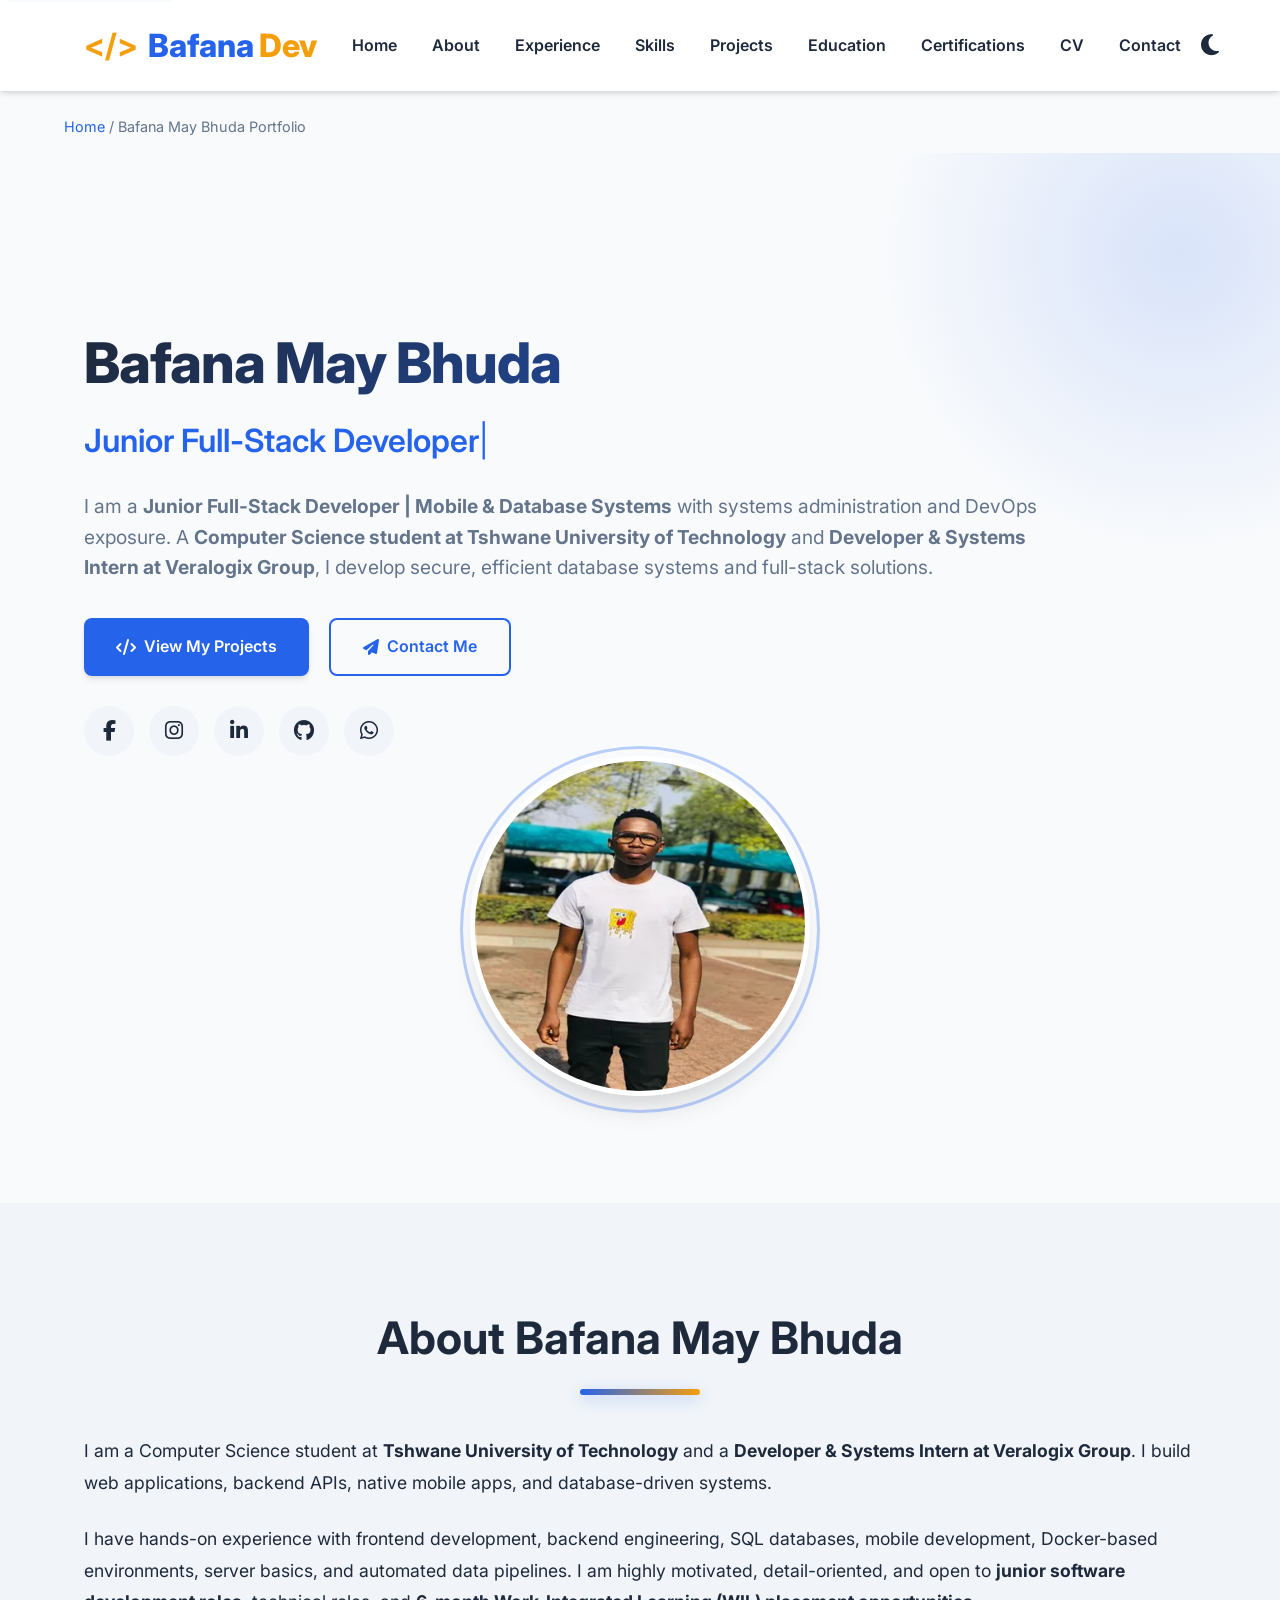
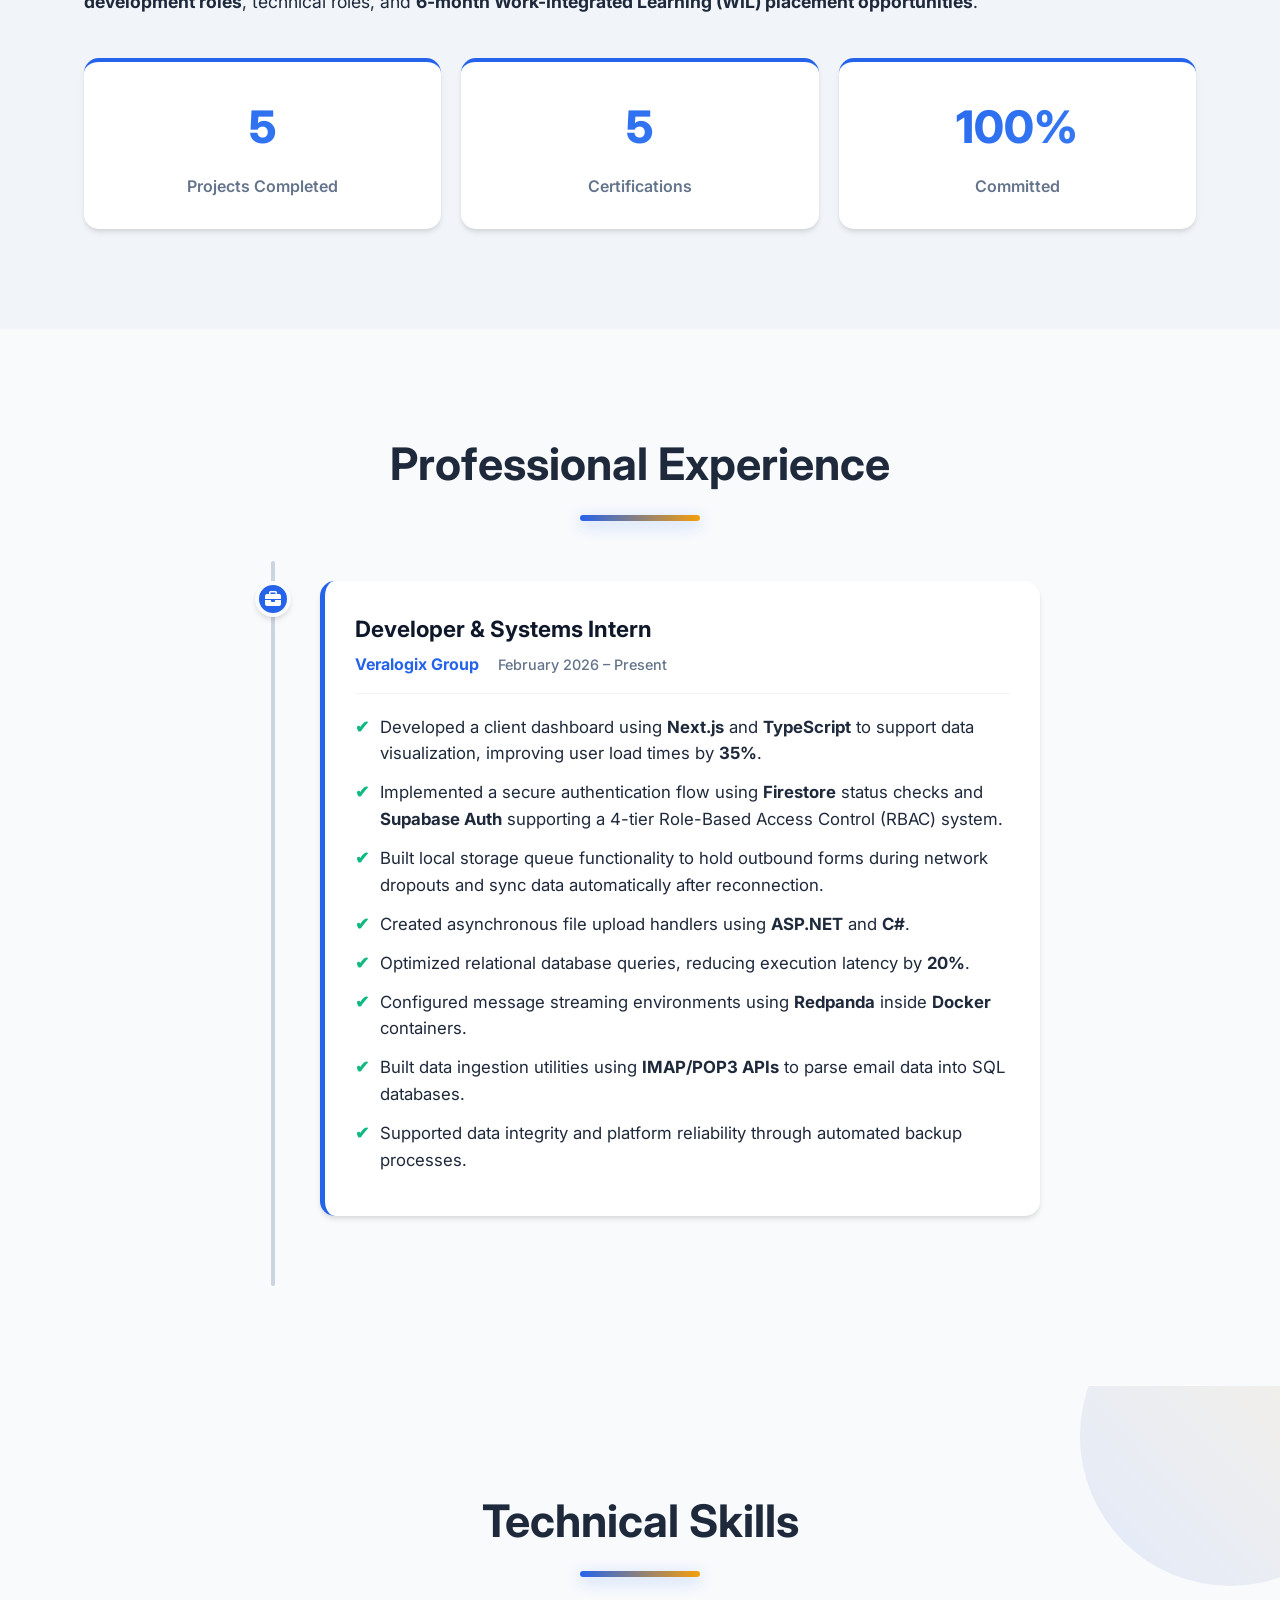
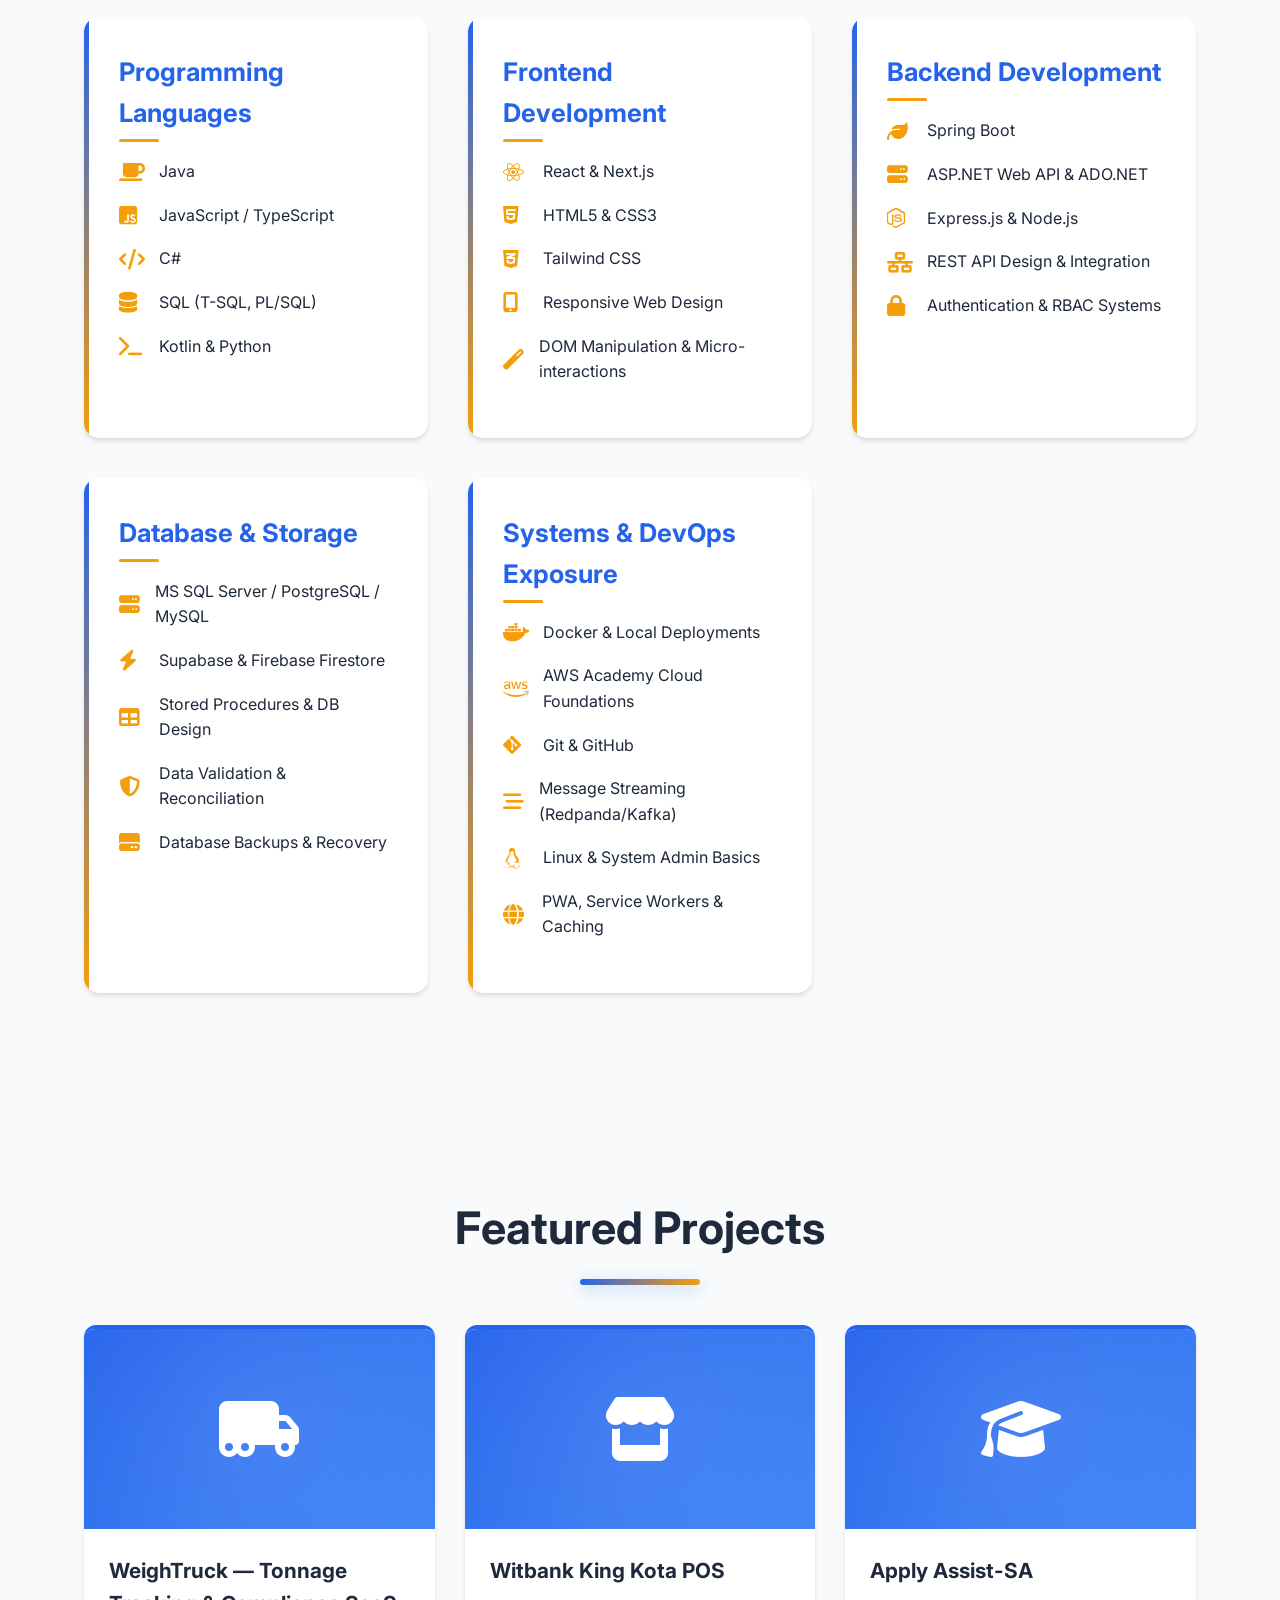
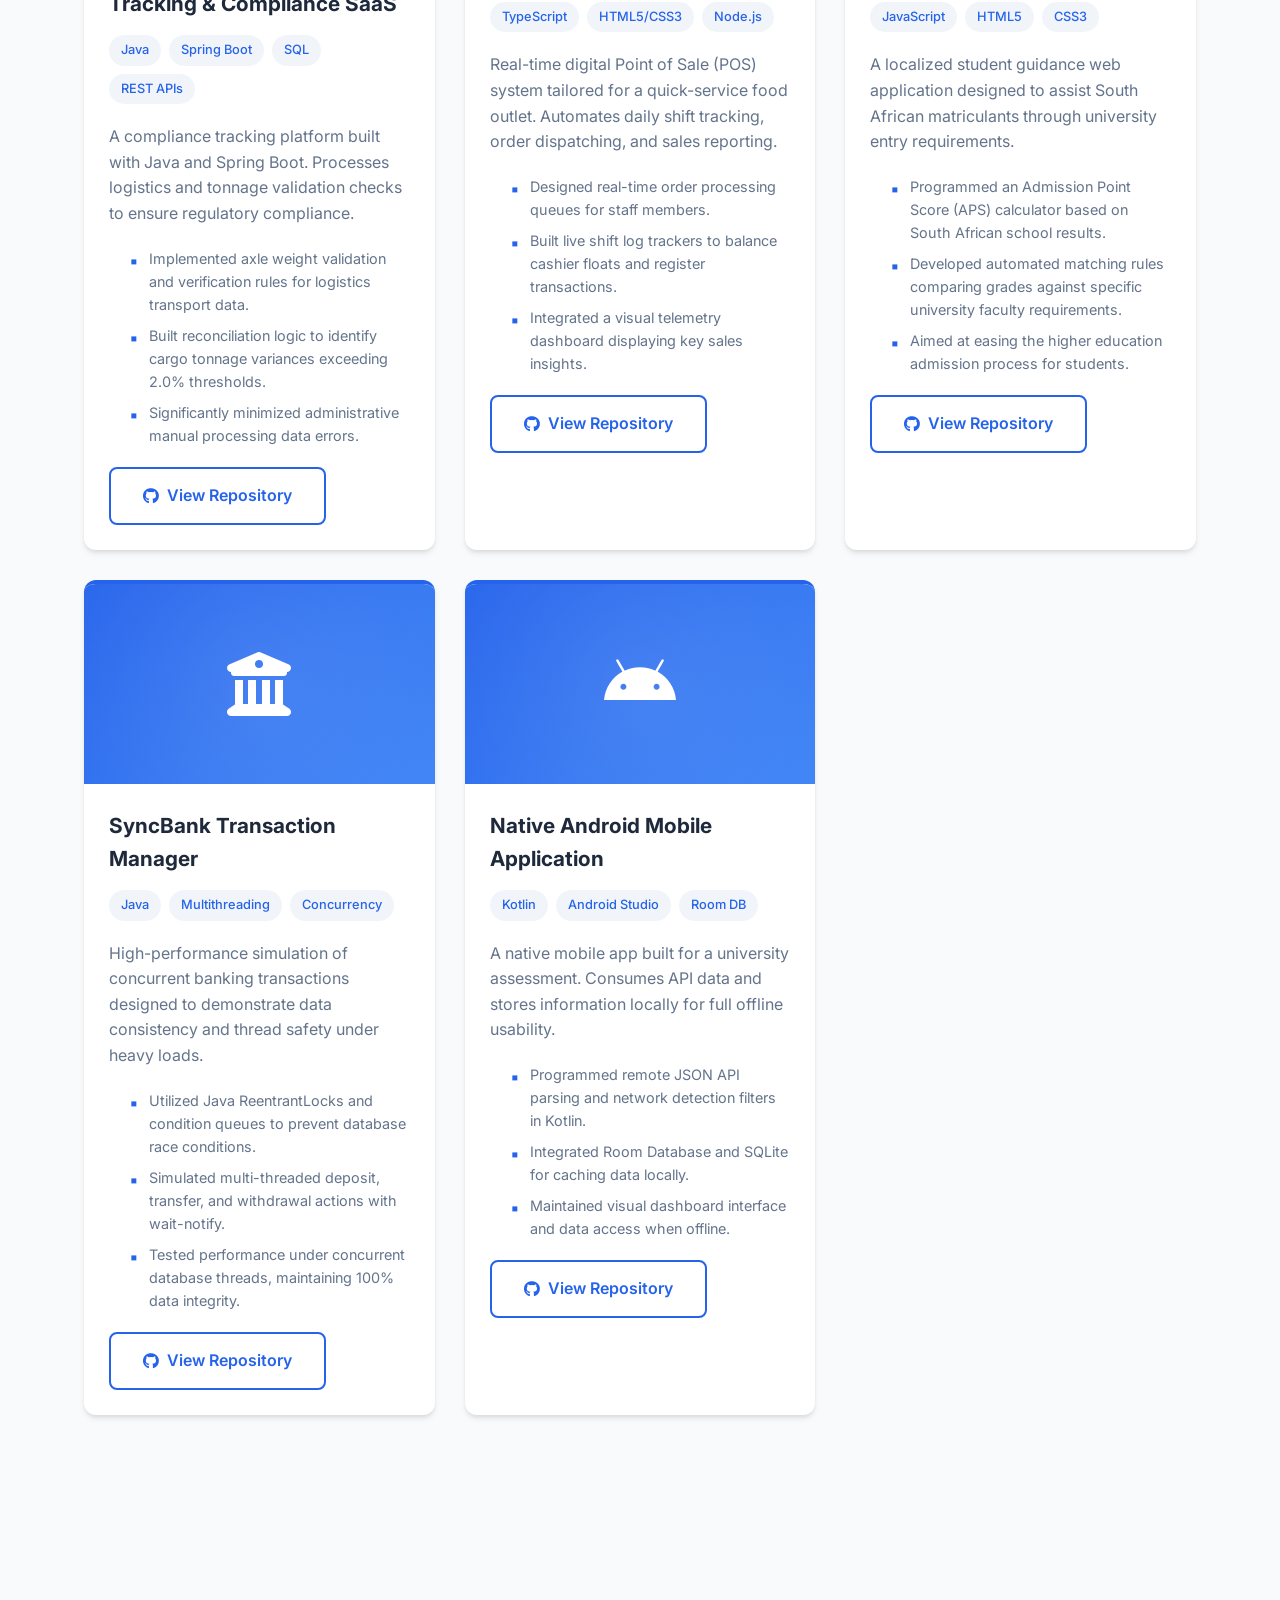
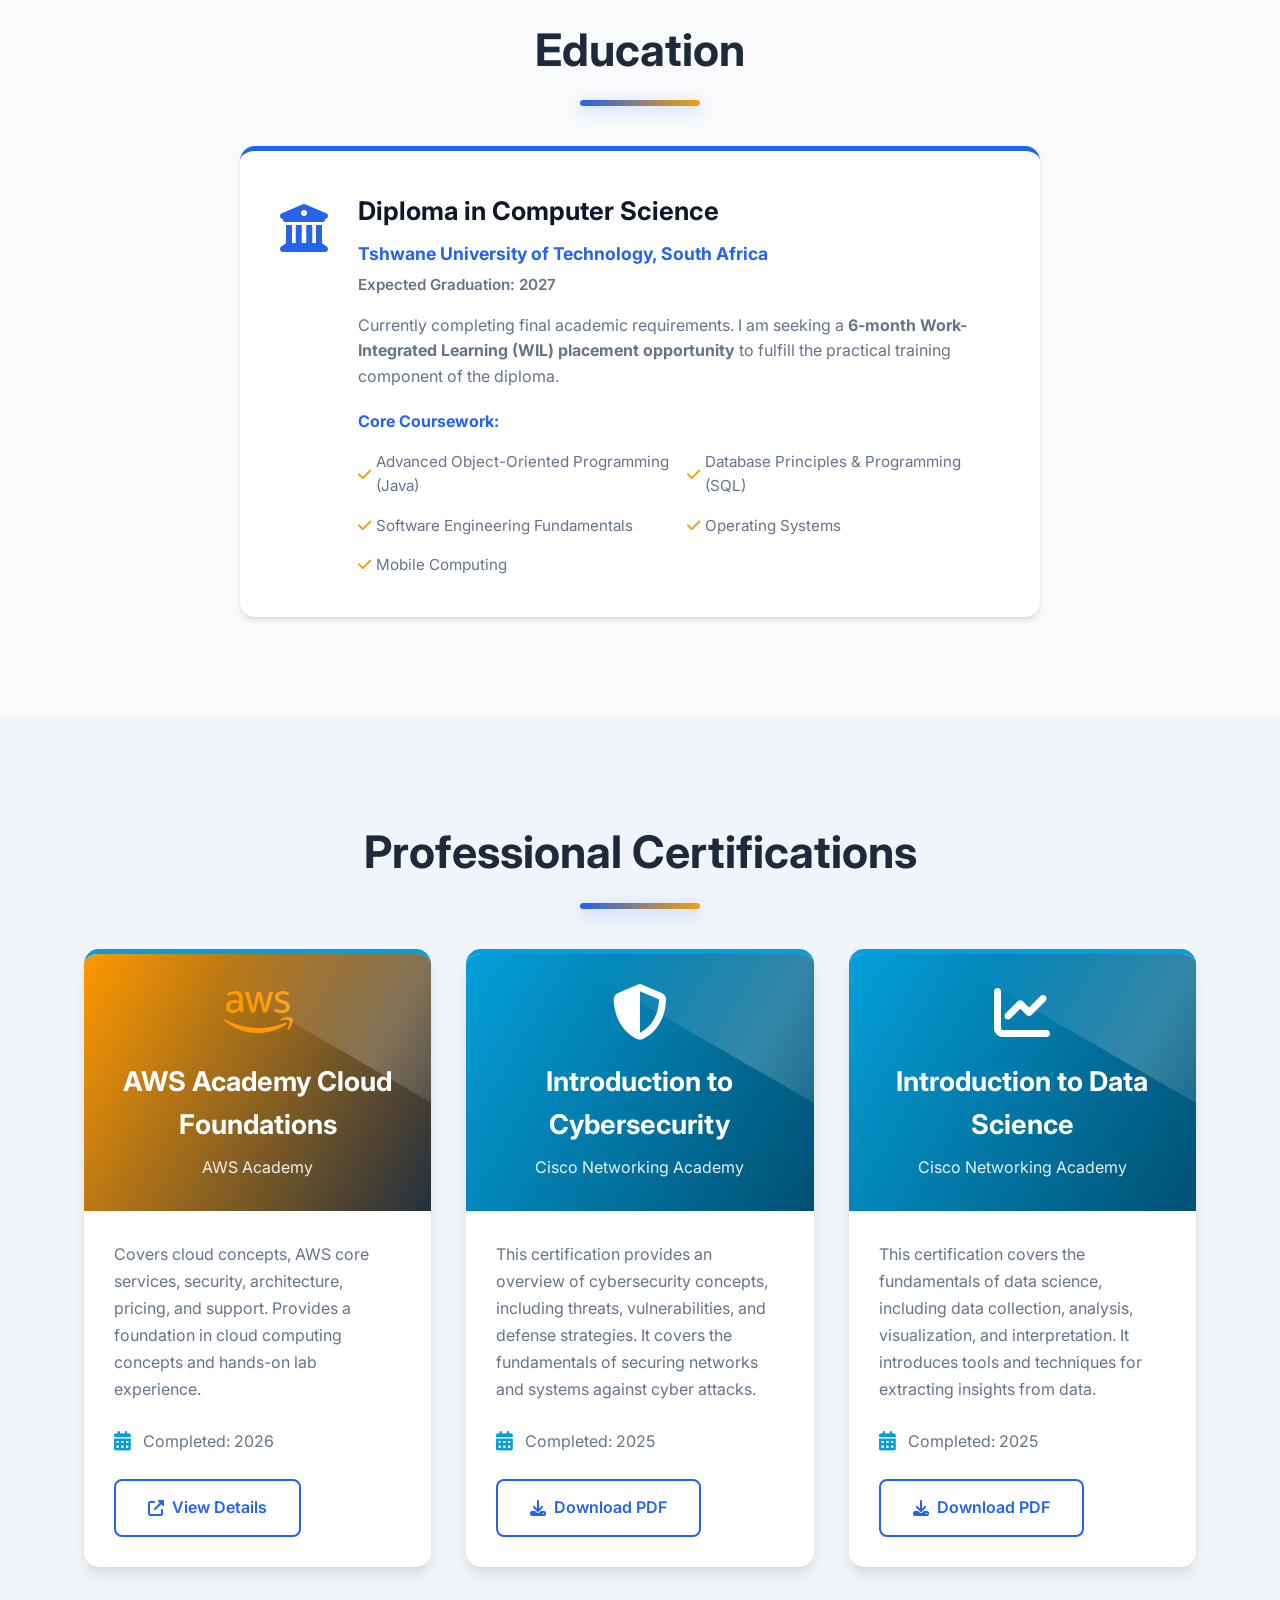
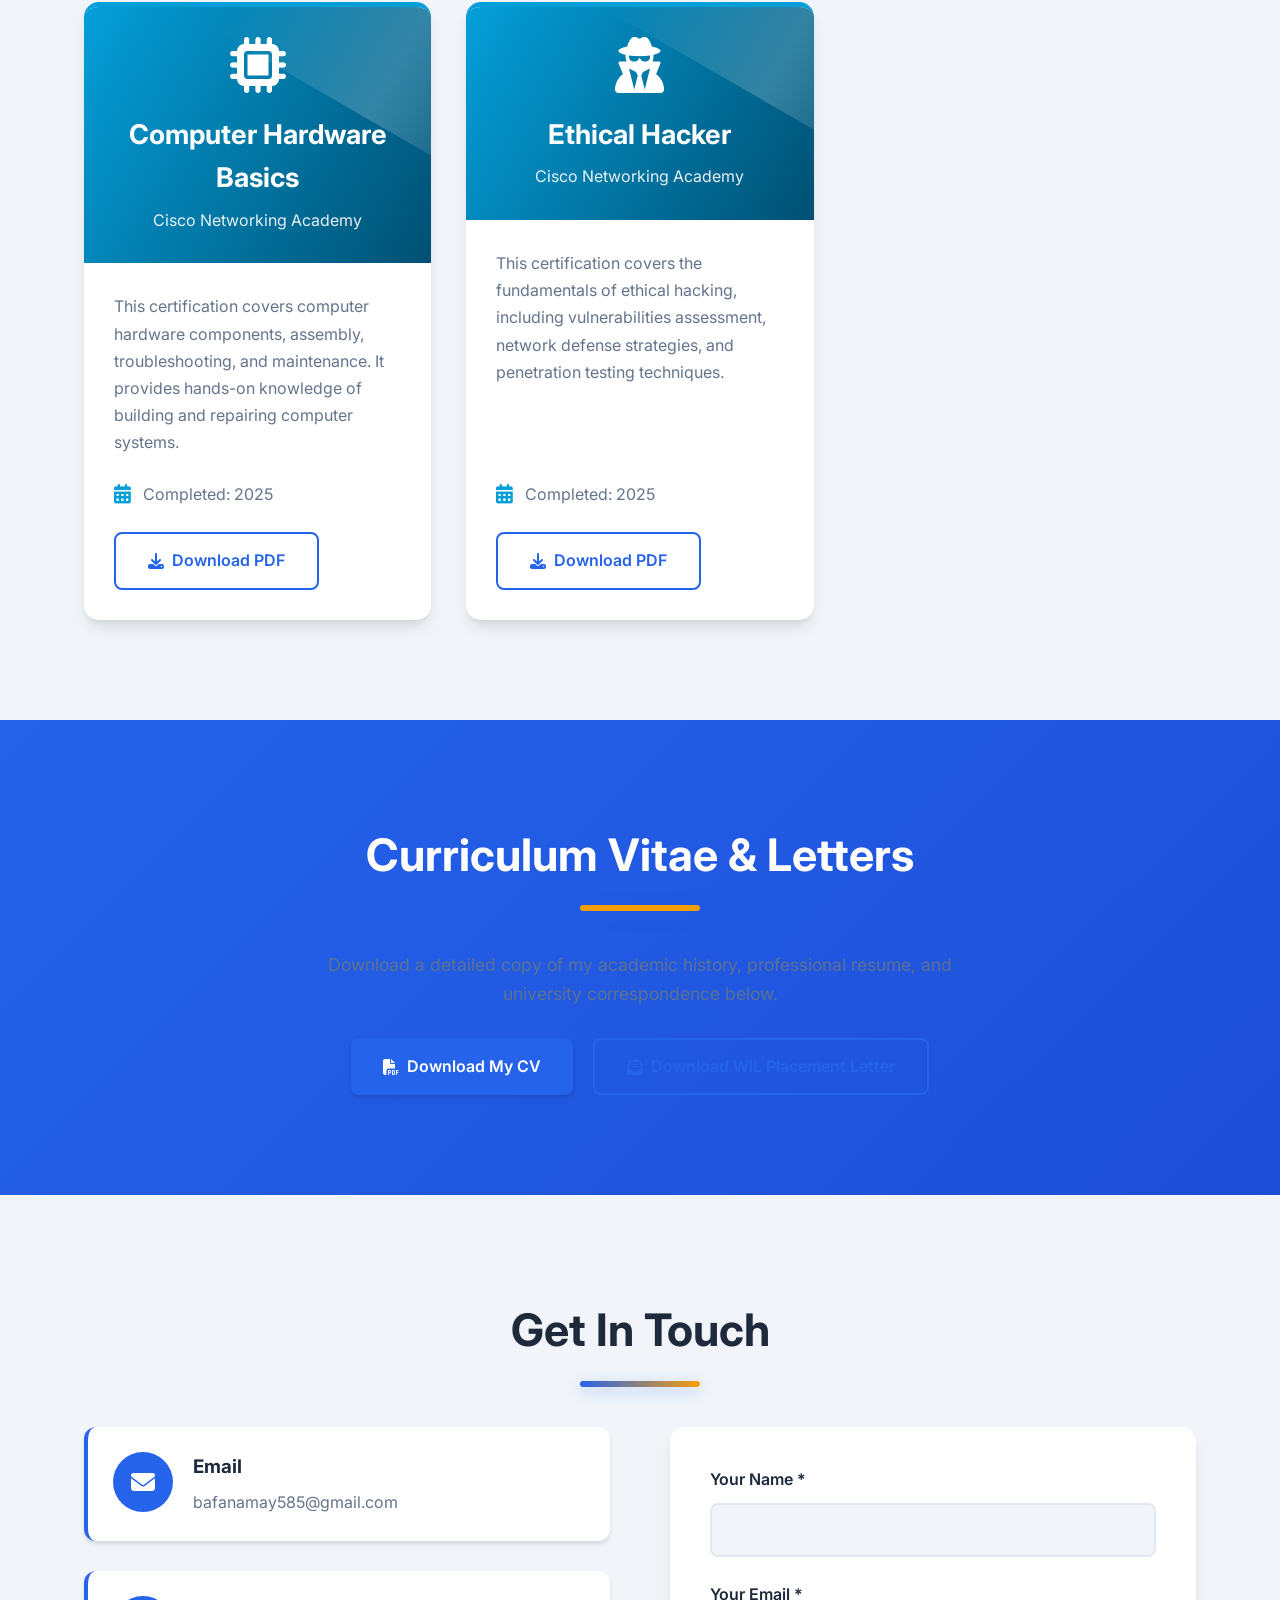
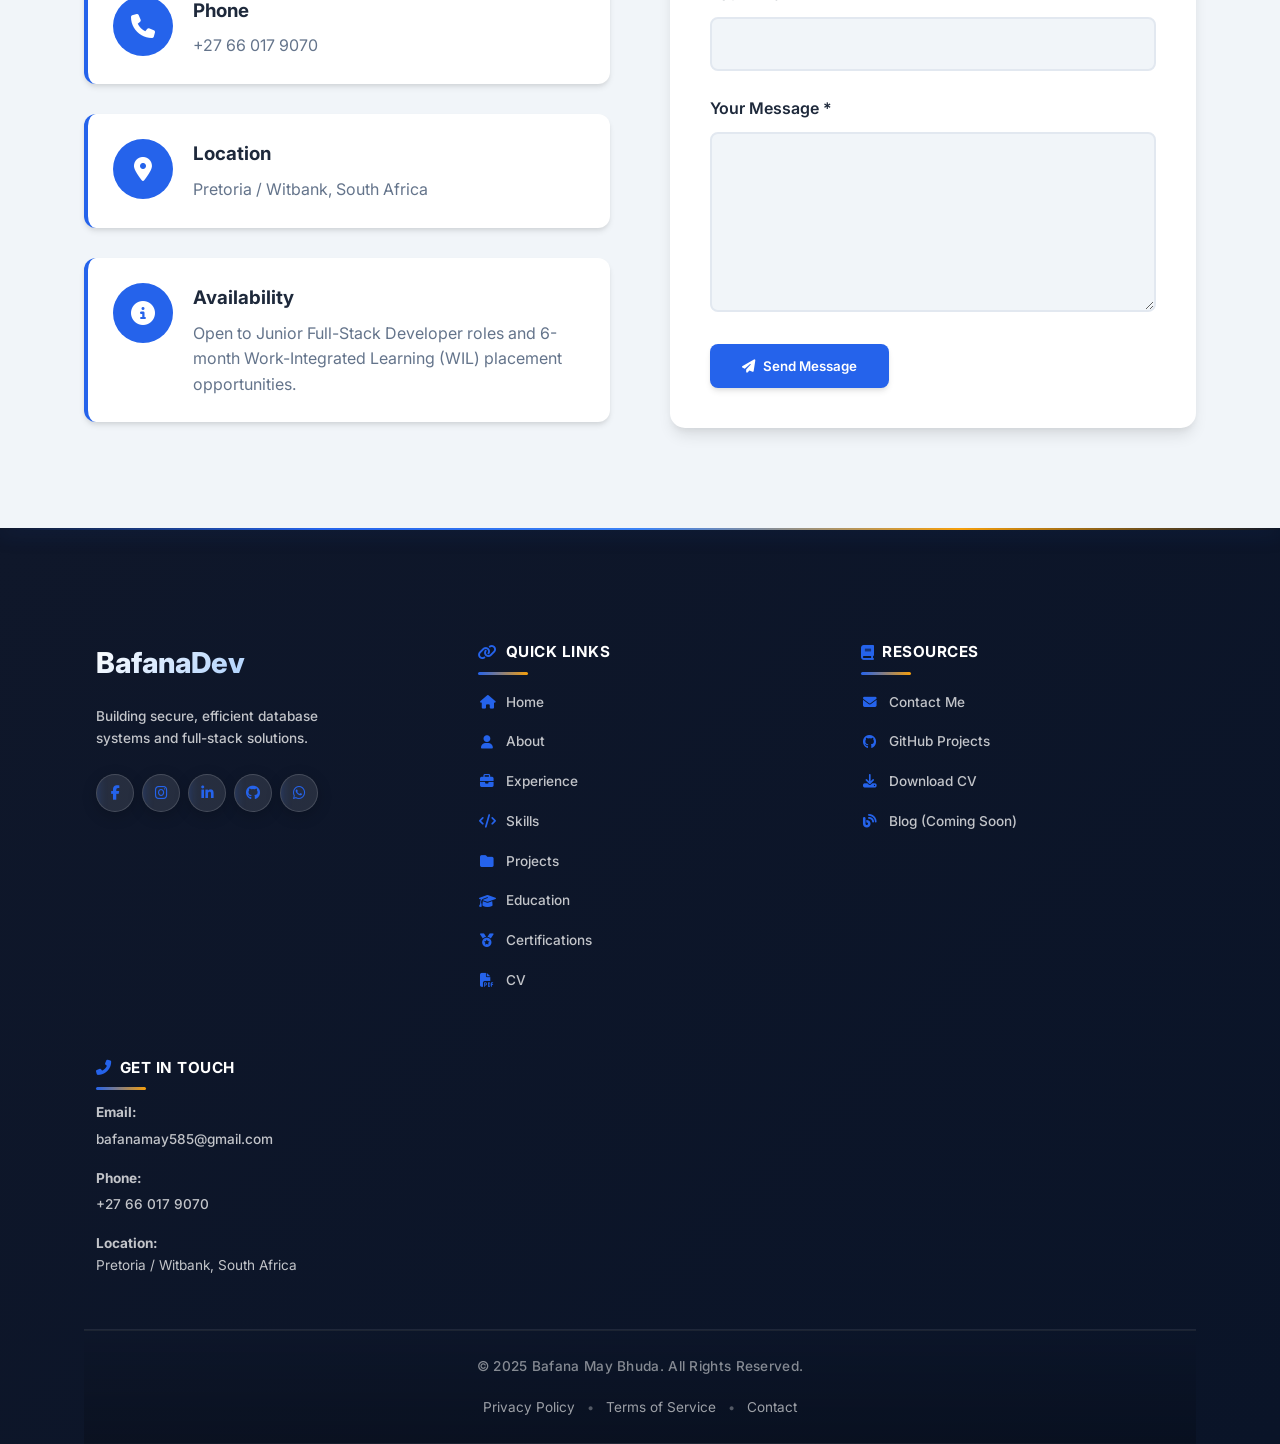
==== commit bd826594: "Initial commit: Add portfolio project" ====
--- a/index.html
+++ b/index.html
@@ -4,15 +4,15 @@
     <meta charset="UTF-8" />
     <meta name="viewport" content="width=device-width, initial-scale=1.0" />
     <title>
-      Bafana May Bhuda | Computer Scientist & Full-Stack Developer | Portfolio
+      Bafana May Bhuda | Junior Full-Stack Developer | Mobile & Database Systems
     </title>
     <meta
       name="description"
-      content="Portfolio of Bafana May Bhuda, a Computer Science student and Developer skilled in Java, Spring Boot, Cybersecurity, and Data Science. Explore my projects and get in touch."
+      content="Portfolio of Bafana May Bhuda, a Computer Science student at Tshwane University of Technology and Developer & Systems Intern at Veralogix Group. Junior Full-Stack Developer with experience in mobile, databases, systems, and DevOps."
     />
     <meta
       name="keywords"
-      content="Bafana May Bhuda, Bafana Bhuda, Java Developer, Cybersecurity, Data Science, Tshwane University, Portfolio, Full-Stack Developer, Kotlin, Android Studio, Spring Boot, MySQL, JavaScript, HTML5, CSS3"
+      content="Bafana May Bhuda, Bafana Dev, Junior Full-Stack Developer, Mobile Developer, Database Systems, Systems Administration, DevOps Basics, C#, Java, Spring Boot, ASP.NET, TypeScript, SQL, Docker, Redpanda, TUT, Portfolio"
     />
     <meta name="author" content="Bafana May Bhuda" />
 
@@ -94,11 +94,11 @@
           "Cisco Introduction to Data Science",
           "Cisco Computer Hardware Basics"
         ],
-        "description": "Computer Science student and Developer skilled in Java, Spring Boot, Cybersecurity, and Data Science.",
+        "description": "Computer Science student and Developer Intern skilled in Java, Spring Boot, C#, and Database Systems.",
         "email": "mailto:bafanamay585@gmail.com",
         "telephone": "+27-66-017-9070",
         "sameAs": [
-          "https://github.com/bafanamaybhuda",
+          "https://github.com/Bafana4949",
           "https://linkedin.com/in/bafanamaybhuda",
           "https://facebook.com/bafana.meibhuda",
           "https://instagram.com/bafana_ace"
@@ -159,9 +159,11 @@
           <ul class="nav-links">
             <li><a href="#home">Home</a></li>
             <li><a href="#about">About</a></li>
+            <li><a href="#experience">Experience</a></li>
             <li><a href="#skills">Skills</a></li>
+            <li><a href="#projects">Projects</a></li>
+            <li><a href="#education">Education</a></li>
             <li><a href="#certifications">Certifications</a></li>
-            <li><a href="#projects">Projects</a></li>
             <li><a href="#cv">CV</a></li>
             <li><a href="#contact">Contact</a></li>
           </ul>
@@ -196,14 +198,7 @@
             </div>
 
             <p>
-              I <strong>bridge the gap between software and hardware</strong>. A
-              <strong
-                >Computer Science student at Tshwane University of
-                Technology</strong
-              >, I develop
-              <strong>secure and efficient applications</strong> with a focus on
-              creating <strong>seamless user experiences</strong> and solving
-              real-world problems.
+              I am a <strong>Junior Full-Stack Developer | Mobile & Database Systems</strong> with systems administration and DevOps exposure. A <strong>Computer Science student at Tshwane University of Technology</strong> and <strong>Developer & Systems Intern at Veralogix Group</strong>, I develop secure, efficient database systems and full-stack solutions.
             </p>
             <div class="hero-buttons">
               <a href="#projects" class="btn"
@@ -230,7 +225,7 @@
                 <i class="fab fa-instagram"></i>
               </a>
               <a
-                href="https://www.linkedin.com/in/bafana-bhuda-1a50b5349/"
+                href="https://www.linkedin.com/in/bafanamaybhuda"
                 aria-label="LinkedIn"
                 target="_blank"
               >
@@ -277,59 +272,55 @@
           <div class="about-content">
             <div class="about-text">
               <p>
-                I'm a Computer Science student at Tshwane University of
-                Technology with
-                <strong
-                  >hands-on expertise across the full technology stack</strong
-                >—<strong
-                  >backend systems, frontend interfaces, databases, and
-                  infrastructure</strong
-                >. I'm proficient in
-                <strong
-                  >Java, Spring Boot, JavaScript, SQL, Kotlin, and Linux</strong
-                >, enabling me to tackle diverse challenges from
-                <strong
-                  >microservices to Android apps and cybersecurity
-                  implementations</strong
-                >. As a <strong>Developer Intern at Veralogix Group</strong>,
-                I've demonstrated my ability to deliver across multiple domains:
-                <strong
-                  >backend development, full-stack applications, database
-                  optimization, and security solutions</strong
-                >.
+                I am a Computer Science student at <strong>Tshwane University of Technology</strong> and a <strong>Developer & Systems Intern at Veralogix Group</strong>. I build web applications, backend APIs, native mobile apps, and database-driven systems.
               </p>
-
               <p>
-                I'm actively seeking
-                <strong
-                  >Work Integrated Learning (WIL) or internship
-                  opportunities</strong
-                >
-                where I can apply my
-                <strong>versatile technical skill set</strong>, collaborate with
-                experienced teams, and contribute meaningful solutions. I thrive
-                in collaborative environments, manage projects strategically,
-                and continuously expand my expertise in emerging technologies.
-                Let me help your organization
-                <strong
-                  >solve complex technical problems and build scalable, secure
-                  solutions</strong
-                >.
+                I have hands-on experience with frontend development, backend engineering, SQL databases, mobile development, Docker-based environments, server basics, and automated data pipelines. I am highly motivated, detail-oriented, and open to <strong>junior software development roles</strong>, technical roles, and <strong>6-month Work-Integrated Learning (WIL) placement opportunities</strong>.
               </p>
 
               <div class="about-stats">
                 <div class="stat-box">
-                  <div class="stat-number" id="project-count">9</div>
+                  <div class="stat-number" id="project-count">0</div>
                   <div class="stat-text">Projects Completed</div>
                 </div>
                 <div class="stat-box">
-                  <div class="stat-number" id="certificate-count">4</div>
+                  <div class="stat-number" id="certificate-count">0</div>
                   <div class="stat-text">Certifications</div>
                 </div>
                 <div class="stat-box">
                   <div class="stat-number">100%</div>
                   <div class="stat-text">Committed</div>
                 </div>
+              </div>
+            </div>
+          </div>
+        </div>
+      </section>
+
+      <section id="experience" class="experience animate-section">
+        <div class="container">
+          <h2 class="section-title">Professional Experience</h2>
+          <div class="experience-timeline">
+            <div class="timeline-item">
+              <div class="timeline-icon">
+                <i class="fas fa-briefcase"></i>
+              </div>
+              <div class="timeline-content">
+                <div class="timeline-header">
+                  <h3>Developer & Systems Intern</h3>
+                  <span class="timeline-company">Veralogix Group</span>
+                  <span class="timeline-date">February 2026 – Present</span>
+                </div>
+                <ul class="timeline-bullets">
+                  <li>Developed a client dashboard using <strong>Next.js</strong> and <strong>TypeScript</strong> to support data visualization, improving user load times by <strong>35%</strong>.</li>
+                  <li>Implemented a secure authentication flow using <strong>Firestore</strong> status checks and <strong>Supabase Auth</strong> supporting a 4-tier Role-Based Access Control (RBAC) system.</li>
+                  <li>Built local storage queue functionality to hold outbound forms during network dropouts and sync data automatically after reconnection.</li>
+                  <li>Created asynchronous file upload handlers using <strong>ASP.NET</strong> and <strong>C#</strong>.</li>
+                  <li>Optimized relational database queries, reducing execution latency by <strong>20%</strong>.</li>
+                  <li>Configured message streaming environments using <strong>Redpanda</strong> inside <strong>Docker</strong> containers.</li>
+                  <li>Built data ingestion utilities using <strong>IMAP/POP3 APIs</strong> to parse email data into SQL databases.</li>
+                  <li>Supported data integrity and platform reliability through automated backup processes.</li>
+                </ul>
               </div>
             </div>
           </div>
@@ -340,8 +331,9 @@
         <div class="container">
           <h2 class="section-title">Technical Skills</h2>
           <div class="skills-container">
-            <div class="skill-category">
-              <h3>Programming</h3>
+            <!-- Programming Languages -->
+            <div class="skill-category animate-section">
+              <h3>Programming Languages</h3>
               <ul class="skills-list">
                 <li>
                   <i class="fas fa-coffee"></i> Java
@@ -350,100 +342,295 @@
                   </div>
                 </li>
                 <li>
-                  <i class="fab fa-js-square"></i> JavaScript
+                  <i class="fab fa-js-square"></i> JavaScript / TypeScript
                   <div class="skill-progress">
                     <div class="skill-progress-bar" data-width="85"></div>
                   </div>
                 </li>
                 <li>
-                  <i class="fab fa-html5"></i> HTML5 & CSS3
+                  <i class="fas fa-code"></i> C#
                   <div class="skill-progress">
-                    <div class="skill-progress-bar" data-width="95"></div>
+                    <div class="skill-progress-bar" data-width="80"></div>
                   </div>
                 </li>
                 <li>
-                  <i class="fas fa-database"></i> SQL
+                  <i class="fas fa-database"></i> SQL (T-SQL, PL/SQL)
                   <div class="skill-progress">
                     <div class="skill-progress-bar" data-width="85"></div>
                   </div>
                 </li>
                 <li>
-                  <i class="fas fa-code"></i> Kotlin
-                  <div class="skill-progress">
-                    <div class="skill-progress-bar" data-width="80"></div>
-                  </div>
-                </li>
-              </ul>
-            </div>
-            <div class="skill-category">
-              <h3>Frameworks & Tools</h3>
-              <ul class="skills-list">
-                <li>
-                  <i class="fab fa-linux"></i> Linux
+                  <i class="fas fa-terminal"></i> Kotlin & Python
                   <div class="skill-progress">
                     <div class="skill-progress-bar" data-width="75"></div>
                   </div>
                 </li>
-                <li>
-                  <i class="fab fa-git-alt"></i> Git & GitHub
-                  <div class="skill-progress">
-                    <div class="skill-progress-bar" data-width="90"></div>
-                  </div>
-                </li>
-                <li>
-                  <i class="fas fa-code"></i> VS Code
-                  <div class="skill-progress">
-                    <div class="skill-progress-bar" data-width="95"></div>
-                  </div>
-                </li>
-                <li>
-                  <i class="fas fa-server"></i> MySQL
-                  <div class="skill-progress">
-                    <div class="skill-progress-bar" data-width="85"></div>
-                  </div>
-                </li>
-                <li>
-                  <i class="fas fa-leaf"></i> Spring Boot
-                  <div class="skill-progress">
-                    <div class="skill-progress-bar" data-width="70"></div>
-                  </div>
-                </li>
-                <li>
-                  <i class="fab fa-android"></i> Android Studio
-                  <div class="skill-progress">
-                    <div class="skill-progress-bar" data-width="80"></div>
-                  </div>
-                </li>
               </ul>
             </div>
-            <div class="skill-category">
-              <h3>Knowledge Areas</h3>
+
+            <!-- Frontend Development -->
+            <div class="skill-category animate-section">
+              <h3>Frontend Development</h3>
               <ul class="skills-list">
-                <li><i class="fas fa-laptop-code"></i> Software Engineering</li>
-                <li>
-                  <i class="fas fa-cubes"></i> Object-Oriented Programming
-                </li>
-                <li><i class="fas fa-desktop"></i> Operating Systems</li>
-                <li>
-                  <i class="fas fa-project-diagram"></i> Data Structures &
-                  Algorithms
-                </li>
-                <li><i class="fas fa-microchip"></i> Computer Architecture</li>
-                <li><i class="fas fa-shield-alt"></i> Cybersecurity</li>
-                <li><i class="fas fa-chart-line"></i> Data Science</li>
-                <li><i class="fas fa-globe"></i> Internet Programming</li>
-                <li><i class="fas fa-database"></i> Database Programming</li>
-                <li><i class="fas fa-mobile-alt"></i> Mobile Computing</li>
+                <li><i class="fab fa-react"></i> React & Next.js</li>
+                <li><i class="fab fa-html5"></i> HTML5 & CSS3</li>
+                <li><i class="fab fa-css3-alt"></i> Tailwind CSS</li>
+                <li><i class="fas fa-mobile-alt"></i> Responsive Web Design</li>
+                <li><i class="fas fa-magic"></i> DOM Manipulation & Micro-interactions</li>
+              </ul>
+            </div>
+
+            <!-- Backend Development -->
+            <div class="skill-category animate-section">
+              <h3>Backend Development</h3>
+              <ul class="skills-list">
+                <li><i class="fas fa-leaf"></i> Spring Boot</li>
+                <li><i class="fas fa-server"></i> ASP.NET Web API & ADO.NET</li>
+                <li><i class="fab fa-node-js"></i> Express.js & Node.js</li>
+                <li><i class="fas fa-network-wired"></i> REST API Design & Integration</li>
+                <li><i class="fas fa-lock"></i> Authentication & RBAC Systems</li>
+              </ul>
+            </div>
+
+            <!-- Database & Storage -->
+            <div class="skill-category animate-section">
+              <h3>Database & Storage</h3>
+              <ul class="skills-list">
+                <li><i class="fas fa-server"></i> MS SQL Server / PostgreSQL / MySQL</li>
+                <li><i class="fas fa-bolt"></i> Supabase & Firebase Firestore</li>
+                <li><i class="fas fa-table"></i> Stored Procedures & DB Design</li>
+                <li><i class="fas fa-shield-alt"></i> Data Validation & Reconciliation</li>
+                <li><i class="fas fa-hdd"></i> Database Backups & Recovery</li>
+              </ul>
+            </div>
+
+            <!-- Systems & DevOps Basics -->
+            <div class="skill-category animate-section">
+              <h3>Systems & DevOps Exposure</h3>
+              <ul class="skills-list">
+                <li><i class="fab fa-docker"></i> Docker & Local Deployments</li>
+                <li><i class="fab fa-aws"></i> AWS Academy Cloud Foundations</li>
+                <li><i class="fab fa-git-alt"></i> Git & GitHub</li>
+                <li><i class="fas fa-stream"></i> Message Streaming (Redpanda/Kafka)</li>
+                <li><i class="fab fa-linux"></i> Linux & System Admin Basics</li>
+                <li><i class="fas fa-globe"></i> PWA, Service Workers & Caching</li>
               </ul>
             </div>
           </div>
         </div>
       </section>
 
-      <section id="certifications" class="certifications">
+      <section id="projects" class="projects animate-section">
         <div class="container">
-          <h2 class="section-title">Cisco Certifications</h2>
+          <h2 class="section-title">Featured Projects</h2>
+          <div class="projects-grid">
+            
+            <!-- Project 1 -->
+            <div class="project-card">
+              <div class="project-image">
+                <i class="fas fa-truck-moving"></i>
+              </div>
+              <div class="project-content">
+                <h3>WeighTruck — Tonnage Tracking & Compliance SaaS</h3>
+                <div class="project-tags">
+                  <span class="project-tag">Java</span>
+                  <span class="project-tag">Spring Boot</span>
+                  <span class="project-tag">SQL</span>
+                  <span class="project-tag">REST APIs</span>
+                </div>
+                <p>
+                  A compliance tracking platform built with Java and Spring Boot. Processes logistics and tonnage validation checks to ensure regulatory compliance.
+                </p>
+                <ul class="project-bullets" style="padding-left: 20px; margin-bottom: 20px; font-size: 0.95rem; color: var(--gray);">
+                  <li>Implemented axle weight validation and verification rules for logistics transport data.</li>
+                  <li>Built reconciliation logic to identify cargo tonnage variances exceeding 2.0% thresholds.</li>
+                  <li>Significantly minimized administrative manual processing data errors.</li>
+                </ul>
+                <div class="project-links">
+                  <a href="https://github.com/Bafana4949" class="btn btn-outline" target="_blank">
+                    <i class="fab fa-github"></i> View Repository
+                  </a>
+                </div>
+              </div>
+            </div>
+
+            <!-- Project 2 -->
+            <div class="project-card">
+              <div class="project-image">
+                <i class="fas fa-store"></i>
+              </div>
+              <div class="project-content">
+                <h3>Witbank King Kota POS</h3>
+                <div class="project-tags">
+                  <span class="project-tag">TypeScript</span>
+                  <span class="project-tag">HTML5/CSS3</span>
+                  <span class="project-tag">Node.js</span>
+                </div>
+                <p>
+                  Real-time digital Point of Sale (POS) system tailored for a quick-service food outlet. Automates daily shift tracking, order dispatching, and sales reporting.
+                </p>
+                <ul class="project-bullets" style="padding-left: 20px; margin-bottom: 20px; font-size: 0.95rem; color: var(--gray);">
+                  <li>Designed real-time order processing queues for staff members.</li>
+                  <li>Built live shift log trackers to balance cashier floats and register transactions.</li>
+                  <li>Integrated a visual telemetry dashboard displaying key sales insights.</li>
+                </ul>
+                <div class="project-links">
+                  <a href="https://github.com/Bafana4949" class="btn btn-outline" target="_blank">
+                    <i class="fab fa-github"></i> View Repository
+                  </a>
+                </div>
+              </div>
+            </div>
+
+            <!-- Project 3 -->
+            <div class="project-card">
+              <div class="project-image">
+                <i class="fas fa-graduation-cap"></i>
+              </div>
+              <div class="project-content">
+                <h3>Apply Assist-SA</h3>
+                <div class="project-tags">
+                  <span class="project-tag">JavaScript</span>
+                  <span class="project-tag">HTML5</span>
+                  <span class="project-tag">CSS3</span>
+                </div>
+                <p>
+                  A localized student guidance web application designed to assist South African matriculants through university entry requirements.
+                </p>
+                <ul class="project-bullets" style="padding-left: 20px; margin-bottom: 20px; font-size: 0.95rem; color: var(--gray);">
+                  <li>Programmed an Admission Point Score (APS) calculator based on South African school results.</li>
+                  <li>Developed automated matching rules comparing grades against specific university faculty requirements.</li>
+                  <li>Aimed at easing the higher education admission process for students.</li>
+                </ul>
+                <div class="project-links">
+                  <a href="https://github.com/Bafana4949" class="btn btn-outline" target="_blank">
+                    <i class="fab fa-github"></i> View Repository
+                  </a>
+                </div>
+              </div>
+            </div>
+
+            <!-- Project 4 -->
+            <div class="project-card">
+              <div class="project-image">
+                <i class="fas fa-university"></i>
+              </div>
+              <div class="project-content">
+                <h3>SyncBank Transaction Manager</h3>
+                <div class="project-tags">
+                  <span class="project-tag">Java</span>
+                  <span class="project-tag">Multithreading</span>
+                  <span class="project-tag">Concurrency</span>
+                </div>
+                <p>
+                  High-performance simulation of concurrent banking transactions designed to demonstrate data consistency and thread safety under heavy loads.
+                </p>
+                <ul class="project-bullets" style="padding-left: 20px; margin-bottom: 20px; font-size: 0.95rem; color: var(--gray);">
+                  <li>Utilized Java ReentrantLocks and condition queues to prevent database race conditions.</li>
+                  <li>Simulated multi-threaded deposit, transfer, and withdrawal actions with wait-notify.</li>
+                  <li>Tested performance under concurrent database threads, maintaining 100% data integrity.</li>
+                </ul>
+                <div class="project-links">
+                  <a href="https://github.com/Bafana4949" class="btn btn-outline" target="_blank">
+                    <i class="fab fa-github"></i> View Repository
+                  </a>
+                </div>
+              </div>
+            </div>
+
+            <!-- Project 5 -->
+            <div class="project-card">
+              <div class="project-image">
+                <i class="fab fa-android"></i>
+              </div>
+              <div class="project-content">
+                <h3>Native Android Mobile Application</h3>
+                <div class="project-tags">
+                  <span class="project-tag">Kotlin</span>
+                  <span class="project-tag">Android Studio</span>
+                  <span class="project-tag">Room DB</span>
+                </div>
+                <p>
+                  A native mobile app built for a university assessment. Consumes API data and stores information locally for full offline usability.
+                </p>
+                <ul class="project-bullets" style="padding-left: 20px; margin-bottom: 20px; font-size: 0.95rem; color: var(--gray);">
+                  <li>Programmed remote JSON API parsing and network detection filters in Kotlin.</li>
+                  <li>Integrated Room Database and SQLite for caching data locally.</li>
+                  <li>Maintained visual dashboard interface and data access when offline.</li>
+                </ul>
+                <div class="project-links">
+                  <a href="https://github.com/Bafana4949" class="btn btn-outline" target="_blank">
+                    <i class="fab fa-github"></i> View Repository
+                  </a>
+                </div>
+              </div>
+            </div>
+
+          </div>
+        </div>
+      </section>
+
+      <section id="education" class="education animate-section">
+        <div class="container">
+          <h2 class="section-title">Education</h2>
+          <div class="education-container">
+            <div class="education-card">
+              <div class="education-icon">
+                <i class="fas fa-university"></i>
+              </div>
+              <div class="education-content">
+                <h3>Diploma in Computer Science</h3>
+                <span class="education-school">Tshwane University of Technology, South Africa</span>
+                <span class="education-date">Expected Graduation: 2027</span>
+                <p style="margin-top: 15px; color: var(--gray);">
+                  Currently completing final academic requirements. I am seeking a <strong>6-month Work-Integrated Learning (WIL) placement opportunity</strong> to fulfill the practical training component of the diploma.
+                </p>
+                <h4 style="margin-top: 20px; color: var(--primary); margin-bottom: 10px;">Core Coursework:</h4>
+                <div class="education-grid">
+                  <div><i class="fas fa-check" style="color: var(--accent); margin-right: 5px;"></i> Advanced Object-Oriented Programming (Java)</div>
+                  <div><i class="fas fa-check" style="color: var(--accent); margin-right: 5px;"></i> Database Principles & Programming (SQL)</div>
+                  <div><i class="fas fa-check" style="color: var(--accent); margin-right: 5px;"></i> Software Engineering Fundamentals</div>
+                  <div><i class="fas fa-check" style="color: var(--accent); margin-right: 5px;"></i> Operating Systems</div>
+                  <div><i class="fas fa-check" style="color: var(--accent); margin-right: 5px;"></i> Mobile Computing</div>
+                </div>
+              </div>
+            </div>
+          </div>
+        </div>
+      </section>
+
+      <section id="certifications" class="certifications animate-section">
+        <div class="container">
+          <h2 class="section-title">Professional Certifications</h2>
           <div class="certifications-grid">
+            
+            <!-- Certification 1 -->
+            <div class="certification-card">
+              <div class="certification-header" style="background: linear-gradient(120deg, #ff9900, #232f3e);">
+                <i class="fab fa-aws" style="color: #ff9900;"></i>
+                <h3>AWS Academy Cloud Foundations</h3>
+                <p>AWS Academy</p>
+              </div>
+              <div class="certification-body">
+                <p>
+                  Covers cloud concepts, AWS core services, security, architecture, pricing, and support. Provides a foundation in cloud computing concepts and hands-on lab experience.
+                </p>
+                <div class="certification-date">
+                  <i class="fas fa-calendar-alt"></i>
+                  <span>Completed: 2026</span>
+                </div>
+                <div class="certification-actions">
+                  <a
+                    href="#"
+                    class="btn btn-outline"
+                    onclick="alert('The official AWS Academy Cloud Foundations digital certificate verification link will be integrated shortly. Please contact me if you would like to view a copy!'); return false;"
+                    ><i class="fas fa-external-link-alt"></i> View Details</a
+                  >
+                </div>
+              </div>
+            </div>
+
+            <!-- Certification 2 -->
             <div class="certification-card">
               <div class="certification-header">
                 <i class="fas fa-shield-alt"></i>
@@ -471,6 +658,7 @@
               </div>
             </div>
 
+            <!-- Certification 3 -->
             <div class="certification-card">
               <div class="certification-header">
                 <i class="fas fa-chart-line"></i>
@@ -496,6 +684,7 @@
               </div>
             </div>
 
+            <!-- Certification 4 -->
             <div class="certification-card">
               <div class="certification-header">
                 <i class="fas fa-microchip"></i>
@@ -520,6 +709,7 @@
               </div>
             </div>
 
+            <!-- Certification 5 -->
             <div class="certification-card">
               <div class="certification-header">
                 <i class="fas fa-user-secret"></i>
@@ -549,46 +739,24 @@
         </div>
       </section>
 
-      <section id="projects" class="projects">
-        <div class="container">
-          <h2 class="section-title">Featured Projects</h2>
-
-          <div class="projects-header" style="margin-top: 60px">
-            <p>
-              All my coding projects are hosted on GitHub. Explore my
-              repositories to see my latest work, coding style, and the
-              technologies I'm passionate about.
-            </p>
-            <a
-              href="https://github.com/Bafana4949?tab=repositories"
-              class="btn"
-              target="_blank"
+      <section id="cv" class="cv-section animate-section">
+        <div class="container" style="text-align: center;">
+          <h2 class="section-title">Curriculum Vitae & Letters</h2>
+          <p style="max-width: 700px; margin: 0 auto 30px; font-size: 1.1rem; color: var(--gray);">
+            Download a detailed copy of my academic history, professional resume, and university correspondence below.
+          </p>
+          <div style="display: flex; justify-content: center; gap: 20px; flex-wrap: wrap;">
+            <a href="CV of Bafana Bhuda.pdf" class="btn" download
+              ><i class="fas fa-file-pdf"></i> Download My CV</a
             >
-              <i class="fab fa-github"></i> View All Projects on GitHub
-            </a>
+            <a href="WIL letter BM Bhuda, 232097337.pdf" class="btn btn-outline" download
+              ><i class="fas fa-envelope-open-text"></i> Download WIL Placement Letter</a
+            >
           </div>
         </div>
       </section>
 
-      <section id="cv" class="cv-section">
-        <div class="container">
-          <h2 class="section-title">Curriculum Vitae</h2>
-          <p>
-            A detailed copy of my academic history, skills, certifications, and
-            experience is available for download. Feel free to reach out if you
-            have any questions!
-          </p>
-          <a href="CV of Bafana Bhuda.pdf" class="btn"
-            ><i class="fas fa-download"></i> Download My CV</a
-          >
-          <p></p>
-          <a href="CV of Bafana.pdf" class="btn"
-            ><i class="fas fa-download"></i> Download Internship Letter</a
-          >
-        </div>
-      </section>
-
-      <section id="contact" class="contact">
+      <section id="contact" class="contact animate-section">
         <div class="container">
           <h2 class="section-title">Get In Touch</h2>
 
@@ -610,7 +778,7 @@
                 </div>
                 <div class="contact-text">
                   <h3>Email</h3>
-                  <p>bafanamay585@gmail.com</p>
+                  <p><a href="mailto:bafanamay585@gmail.com" style="color: inherit; text-decoration: none;">bafanamay585@gmail.com</a></p>
                 </div>
               </div>
               <div class="contact-item">
@@ -619,7 +787,7 @@
                 </div>
                 <div class="contact-text">
                   <h3>Phone</h3>
-                  <p>+27 66 017 9070</p>
+                  <p><a href="tel:+27660179070" style="color: inherit; text-decoration: none;">+27 66 017 9070</a></p>
                 </div>
               </div>
               <div class="contact-item">
@@ -628,10 +796,7 @@
                 </div>
                 <div class="contact-text">
                   <h3>Location</h3>
-                  <p>
-                    Mamelodi <span class="location-separator">•</span> Mabopane
-                    <span class="location-separator">•</span> Witbank
-                  </p>
+                  <p>Pretoria / Witbank, South Africa</p>
                 </div>
               </div>
 
@@ -642,8 +807,7 @@
                 <div class="contact-text">
                   <h3>Availability</h3>
                   <p>
-                    Currently available for freelance projects and seeking
-                    full-time opportunities starting in 2025.
+                    Open to Junior Full-Stack Developer roles and 6-month Work-Integrated Learning (WIL) placement opportunities.
                   </p>
                 </div>
               </div>
@@ -692,7 +856,7 @@
           <div class="footer-section">
             <div class="footer-logo">Bafana<span>Dev</span></div>
             <p class="footer-tagline">
-              Building secure, efficient solutions for real-world problems.
+              Building secure, efficient database systems and full-stack solutions.
             </p>
             <div class="social-links">
               <a
@@ -712,7 +876,7 @@
                 <i class="fab fa-instagram"></i>
               </a>
               <a
-                href="https://www.linkedin.com/in/bafana-bhuda-1a50b5349/"
+                href="https://www.linkedin.com/in/bafanamaybhuda"
                 aria-label="LinkedIn"
                 target="_blank"
                 title="Connect on LinkedIn"
@@ -749,15 +913,21 @@
                 <a href="#about"><i class="fas fa-user"></i> About</a>
               </li>
               <li>
+                <a href="#experience"><i class="fas fa-briefcase"></i> Experience</a>
+              </li>
+              <li>
                 <a href="#skills"><i class="fas fa-code"></i> Skills</a>
+              </li>
+              <li>
+                <a href="#projects"><i class="fas fa-folder"></i> Projects</a>
+              </li>
+              <li>
+                <a href="#education"><i class="fas fa-graduation-cap"></i> Education</a>
               </li>
               <li>
                 <a href="#certifications"
                   ><i class="fas fa-medal"></i> Certifications</a
                 >
-              </li>
-              <li>
-                <a href="#projects"><i class="fas fa-folder"></i> Projects</a>
               </li>
               <li>
                 <a href="#cv"><i class="fas fa-file-pdf"></i> CV</a>
@@ -770,7 +940,7 @@
             <h3><i class="fas fa-book"></i> Resources</h3>
             <ul>
               <li>
-                <a href="#contact" target="_blank"
+                <a href="#contact"
                   ><i class="fas fa-envelope"></i> Contact Me</a
                 >
               </li>
@@ -782,12 +952,12 @@
                 >
               </li>
               <li>
-                <a href="#cv" target="_blank"
+                <a href="#cv"
                   ><i class="fas fa-download"></i> Download CV</a
                 >
               </li>
               <li>
-                <a href="#" target="_blank"
+                <a href="#"
                   ><i class="fas fa-blog"></i> Blog (Coming Soon)</a
                 >
               </li>
@@ -807,7 +977,7 @@
             </p>
             <p>
               <strong>Location:</strong><br />
-              Mamelodi • Mabopane • Witbank
+              Pretoria / Witbank, South Africa
             </p>
           </div>
         </div>
@@ -826,6 +996,7 @@
           </div>
         </div>
       </div>
+      </div>
     </footer>
 
     <a href="#" class="back-to-top" id="backToTop" aria-label="Back to top">
--- a/style.css
+++ b/style.css
@@ -2078,3 +2078,223 @@
   opacity: 1;
   color: var(--accent);
 }
+
+/* ==========================================
+   Experience Section Styles
+   ========================================== */
+.experience {
+  background: var(--light);
+}
+
+.experience-timeline {
+  max-width: 800px;
+  margin: 0 auto;
+  position: relative;
+  padding: 20px 0;
+}
+
+.experience-timeline::before {
+  content: "";
+  position: absolute;
+  top: 0;
+  bottom: 0;
+  left: 31px;
+  width: 4px;
+  background: var(--gray-light);
+  border-radius: 2px;
+}
+
+.timeline-item {
+  position: relative;
+  margin-bottom: 50px;
+  padding-left: 80px;
+}
+
+.timeline-icon {
+  position: absolute;
+  left: 15px;
+  top: 0;
+  width: 36px;
+  height: 36px;
+  background: var(--primary);
+  border-radius: 50%;
+  display: flex;
+  align-items: center;
+  justify-content: center;
+  color: white;
+  font-size: 1rem;
+  box-shadow: var(--shadow);
+  border: 4px solid var(--light);
+  z-index: 2;
+}
+
+.timeline-content {
+  background: white;
+  padding: 30px;
+  border-radius: 15px;
+  box-shadow: var(--shadow);
+  position: relative;
+  border-left: 5px solid var(--primary);
+}
+
+.timeline-header {
+  margin-bottom: 20px;
+  border-bottom: 1px solid var(--lighter);
+  padding-bottom: 15px;
+}
+
+.timeline-header h3 {
+  font-size: 1.4rem;
+  color: var(--darker);
+  margin-bottom: 5px;
+}
+
+.timeline-company {
+  font-weight: 700;
+  color: var(--primary);
+  margin-right: 15px;
+  font-size: 1rem;
+}
+
+.timeline-date {
+  color: var(--gray);
+  font-size: 0.9rem;
+  font-weight: 500;
+}
+
+.timeline-bullets {
+  list-style: none;
+  padding: 0;
+}
+
+.timeline-bullets li {
+  position: relative;
+  padding-left: 25px;
+  margin-bottom: 12px;
+  font-size: 1.05rem;
+  line-height: 1.6;
+}
+
+.timeline-bullets li::before {
+  content: "✔";
+  position: absolute;
+  left: 0;
+  top: 0;
+  color: var(--success);
+  font-weight: bold;
+}
+
+/* ==========================================
+   Education Section Styles
+   ========================================== */
+.education {
+  background: var(--light);
+}
+
+.education-container {
+  max-width: 800px;
+  margin: 0 auto;
+}
+
+.education-card {
+  background: white;
+  border-radius: 15px;
+  padding: 40px;
+  box-shadow: var(--shadow);
+  display: flex;
+  gap: 30px;
+  position: relative;
+  overflow: hidden;
+  border-top: 5px solid var(--primary);
+}
+
+.education-icon {
+  font-size: 3rem;
+  color: var(--primary);
+}
+
+.education-content h3 {
+  font-size: 1.6rem;
+  margin-bottom: 8px;
+  color: var(--darker);
+}
+
+.education-school {
+  display: block;
+  font-weight: 700;
+  color: var(--primary);
+  margin-bottom: 5px;
+  font-size: 1.1rem;
+}
+
+.education-date {
+  display: block;
+  color: var(--gray);
+  font-weight: 600;
+  font-size: 0.95rem;
+  margin-bottom: 15px;
+}
+
+.education-grid {
+  display: grid;
+  grid-template-columns: repeat(auto-fit, minmax(220px, 1fr));
+  gap: 15px;
+  margin-top: 15px;
+}
+
+.education-grid div {
+  font-size: 0.95rem;
+  color: var(--gray);
+  display: flex;
+  align-items: center;
+}
+
+/* Bullets for Project Card */
+.project-bullets {
+  list-style: none;
+  padding: 0;
+  margin-top: 15px;
+}
+
+.project-bullets li {
+  position: relative;
+  padding-left: 20px;
+  margin-bottom: 8px;
+  font-size: 0.9rem;
+  color: var(--gray);
+}
+
+.project-bullets li::before {
+  content: "▪";
+  position: absolute;
+  left: 0;
+  top: 0;
+  color: var(--primary);
+  font-size: 1.1rem;
+}
+
+/* ==========================================
+   Dark Theme Section Overrides
+   ========================================== */
+.dark-theme .timeline-content,
+.dark-theme .education-card,
+.dark-theme .project-card {
+  background: var(--lighter);
+  color: var(--dark);
+}
+
+.dark-theme .timeline-header {
+  border-color: #334155;
+}
+
+.dark-theme .timeline-icon {
+  border-color: var(--light);
+}
+
+.dark-theme .experience-timeline::before {
+  background: #334155;
+}
+
+.dark-theme .education-grid div {
+  color: var(--gray);
+}
